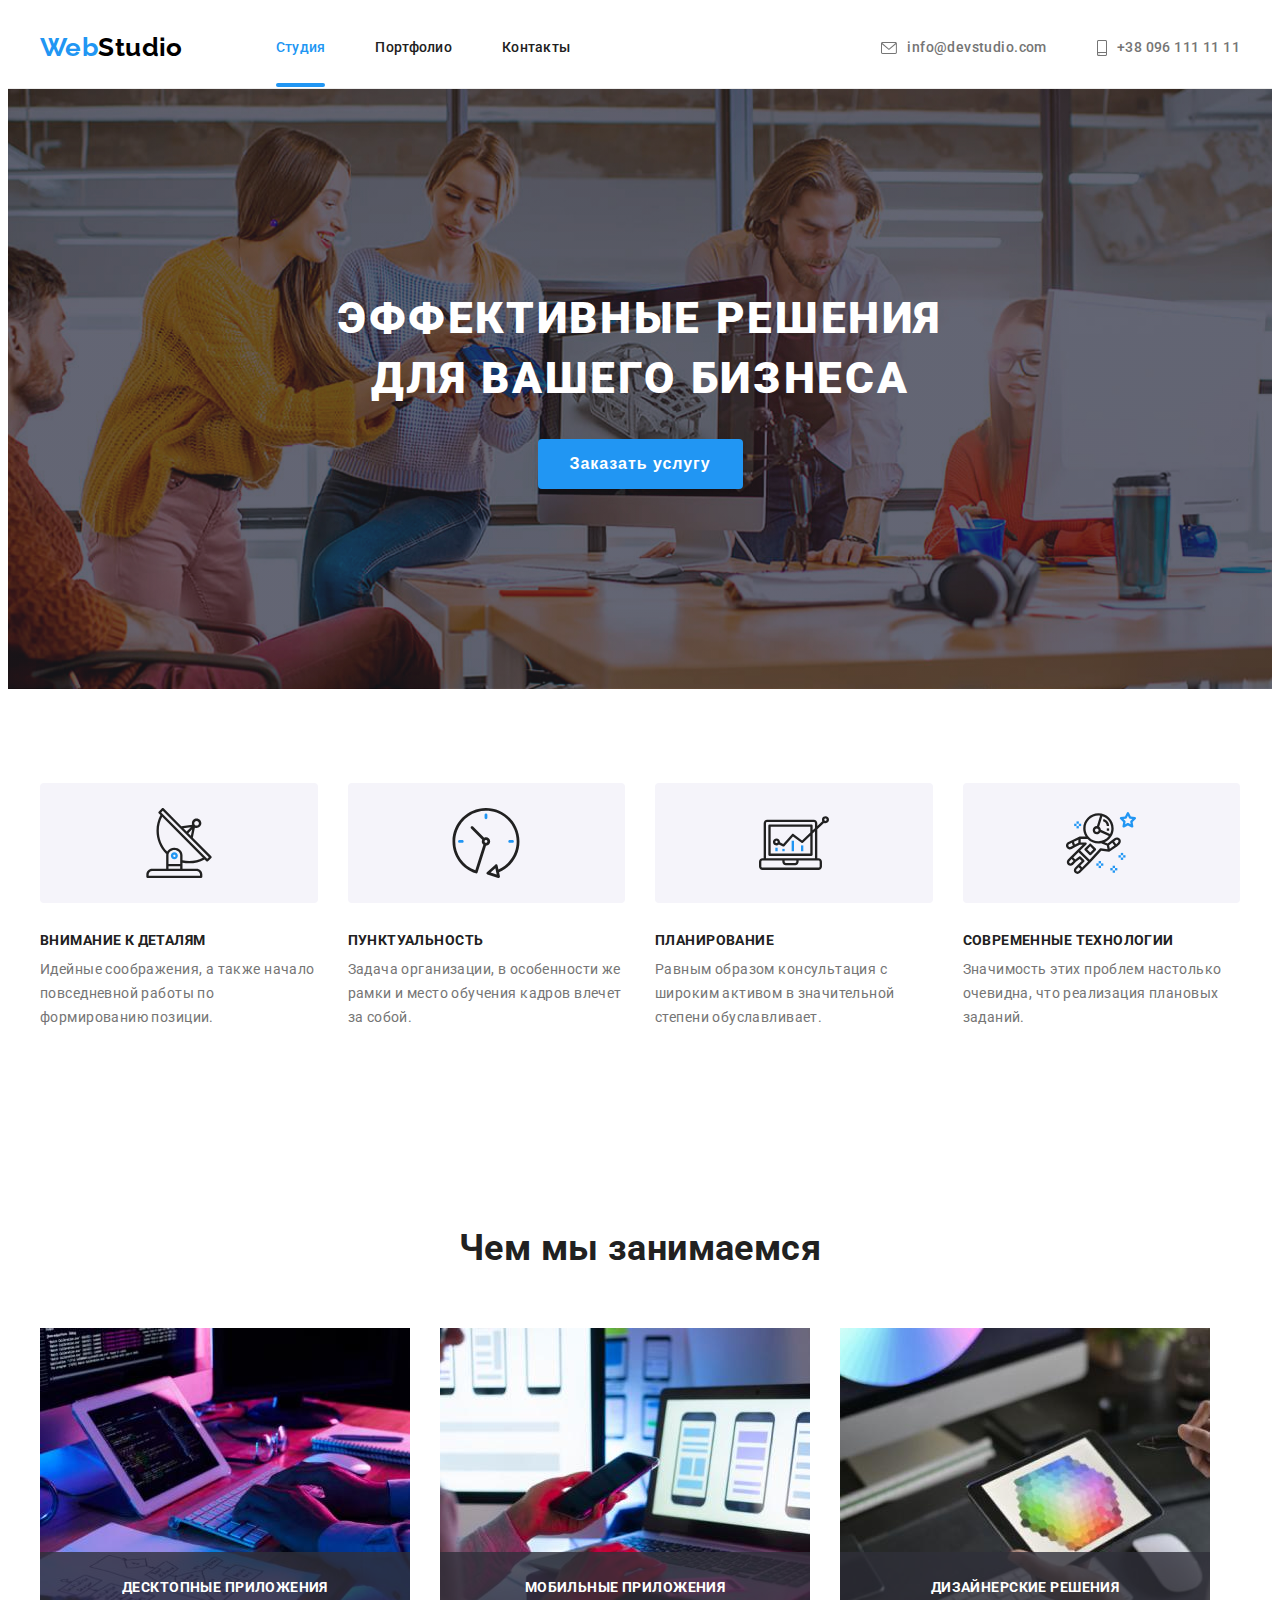
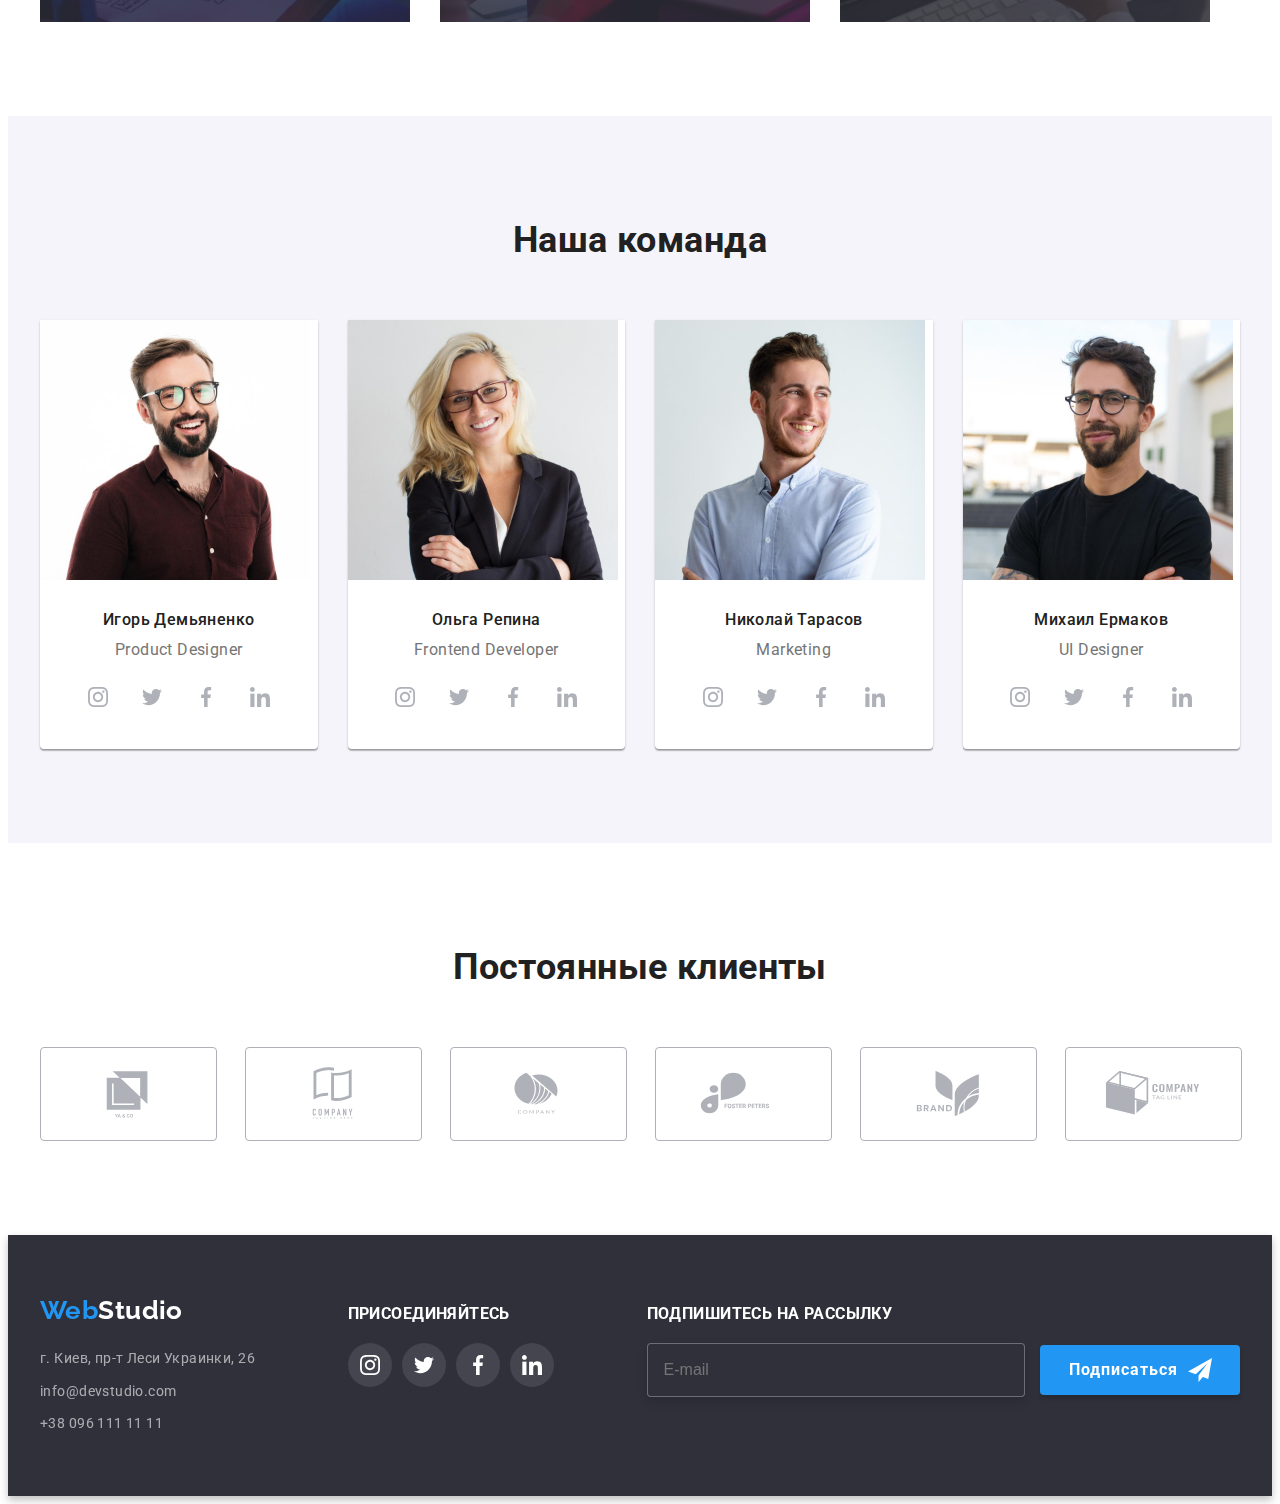
==== index.html @ f18a1df8 "initial commit" ====
<!DOCTYPE html>
<html lang="ru">
  <head>
    <meta charset="UTF-8" />
    <meta http-equiv="X-UA-Compatible" content="IE=edge" />
    <meta name="viewport" content="width=device-width, initial-scale=1.0" />
    <link
      rel="stylesheet"
      href="https://cdnjs.cloudflare.com/ajax/libs/modern-normalize/1.1.0/modern-normalize.min.css"
      integrity="sha512-wpPYUAdjBVSE4KJnH1VR1HeZfpl1ub8YT/NKx4PuQ5NmX2tKuGu6U/JRp5y+Y8XG2tV+wKQpNHVUX03MfMFn9Q=="
      crossorigin="anonymous"
      referrerpolicy="no-referrer"
    />
    <link rel="preconnect" href="https://fonts.googleapis.com" />
    <link rel="preconnect" href="https://fonts.gstatic.com" crossorigin />
    <link
      href="https://fonts.googleapis.com/css2?family=Raleway:wght@700&family=Roboto:wght@400;500;700;900&display=swap"
      rel="stylesheet"
    />
    <link rel="stylesheet" href="./css/main.min.css" />
    <title>WebStudio</title>
  </head>
  <body>
    <!-- header section -->
    <header class="header">
      <!-- navigation section -->
      <div class="container">
        <nav class="site-navigation">
          <a class="logo" href="./index.html">Web<span class="logo__header">Studio</span></a>
          <ul class="site-navigation__list">
            <li class="site-navigation__item">
              <a class="site-navigation__link site-navigation__link--current" href="./index.html"
                >Студия</a
              >
            </li>
            <li class="site-navigation__item">
              <a class="site-navigation__link" href="./portfolio.html">Портфолио</a>
            </li>
            <li class="site-navigation__item">
              <a class="site-navigation__link" href="./contacts.html">Контакты</a>
            </li>
          </ul>
        </nav>
        <!-- contacts section -->
        <ul class="contacts">
          <li class="contacts__item">
            <a class="contacts__link" href="mailto:info@devstudio.com">
              <svg class="contacts__icon" width="16" height="12">
                <use href="./images/icons.svg#icon-envelope"></use>
              </svg>
              info@devstudio.com</a
            >
          </li>
          <li class="contacts__item">
            <a class="contacts__link" href="tel:+380961111111">
              <svg class="contacts__icon" width="10" height="16">
                <use href="./images/icons.svg#icon-phone"></use>
              </svg>
              +38 096 111 11 11
            </a>
          </li>
        </ul>
      </div>
    </header>
    <main>
      <!-- hero section -->
      <section class="hero">
        <div class="container">
          <h1 class="hero__title">Эффективные решения для вашего бизнеса</h1>
          <button class="hero__button" data-modal-open type="button">Заказать услугу</button>
          <div class="backdrop is-hidden" data-modal>
            <div class="modal">
              <button class="modal__close-button" data-modal-close type="button">
                <svg class="modal__close-icon" width="18" height="18">
                  <use href="./images/icons.svg#icon-close"></use>
                </svg>
              </button>
              <form action="#" class="form">
                <p class="form__title">Оставьте свои данные, мы вам перезвоним</p>
                <div class="form__field">
                  <label for="name" class="form__label">Имя</label>
                  <input type="text" class="form__input" name="name" id="name" />
                  <svg class="form__icon" width="18" height="18">
                    <use href="./images/icons.svg#icon-person"></use>
                  </svg>
                </div>
                <div class="form__field">
                  <label for="tel" class="form__label">Телефон</label>
                  <input type="text" class="form__input" name="tel" id="tel" />
                  <svg class="form__icon" width="18" height="18">
                    <use href="./images/icons.svg#icon-phone-black"></use>
                  </svg>
                </div>
                <div class="form__field">
                  <label for="email" class="form__label">Почта</label>
                  <input type="text" class="form__input" name="email" id="email" />
                  <svg class="form__icon" width="18" height="18">
                    <use href="./images/icons.svg#icon-email"></use>
                  </svg>
                </div>
                <div class="comment-field">
                  <label for="comment" class="form__label">Комментарий</label>
                  <textarea
                    class="comment-field__text"
                    name="comment"
                    id="comment"
                    placeholder="Введите текст"
                    cols="30"
                    rows="10"
                  ></textarea>
                </div>
                <div class="checkbox">
                  <label class="checkbox__label">
                    <input
                      type="checkbox"
                      class="checkbox__input .visually-hidden"
                      name="checkbox"
                      id="checkbox"
                    />
                    <svg class="checkbox__icon" width="16" height="15">
                      <use href="./images/icons.svg#icon-checkbox"></use>
                    </svg>
                    <span class="checkbox__text"
                      >Соглашаюсь с рассылкой и принимаю
                      <a class="checkbox__link" href="">Условия договора</a></span
                    >
                  </label>
                </div>
                <button type="submit" class="send-button">Отправить</button>
              </form>
            </div>
          </div>
        </div>
      </section>
      <!-- our advantages -->
      <section class="section">
        <h2 class="visually-hidden">Наши приемущества</h2>
        <div class="container">
          <ul class="advantages">
            <li class="advantages__item">
              <div class="advantages__picture">
                <svg width="70" height="70">
                  <use href="./images/icons.svg#icon-antenna"></use>
                </svg>
              </div>
              <h3 class="advantages__title">Внимание к деталям</h3>
              <p class="advantages__text">
                Идейные соображения, а также начало повседневной работы по формированию позиции.
              </p>
            </li>
            <li class="advantages__item">
              <div class="advantages__picture">
                <svg width="70" height="70">
                  <use href="./images/icons.svg#icon-clock"></use>
                </svg>
              </div>
              <h3 class="advantages__title">Пунктуальность</h3>
              <p class="advantages__text">
                Задача организации, в особенности же рамки и место обучения кадров влечет за собой.
              </p>
            </li>
            <li class="advantages__item">
              <div class="advantages__picture">
                <svg width="70" height="70">
                  <use href="./images/icons.svg#icon-diagram"></use>
                </svg>
              </div>
              <h3 class="advantages__title">Планирование</h3>
              <p class="advantages__text">
                Равным образом консультация с широким активом в значительной степени обуславливает.
              </p>
            </li>
            <li class="advantages__item">
              <div class="advantages__picture">
                <svg width="70" height="70">
                  <use href="./images/icons.svg#icon-astronaut"></use>
                </svg>
              </div>
              <h3 class="advantages__title">Современные технологии</h3>
              <p class="advantages__text">
                Значимость этих проблем настолько очевидна, что реализация плановых заданий.
              </p>
            </li>
          </ul>
        </div>
      </section>
      <!-- what we do section -->
      <section class="section section__what-we-do">
        <div class="container">
          <h2 class="section-title">Чем мы занимаемся</h2>
          <ul class="what-we-do">
            <li class="what-we-do__item">
              <img src="./images/box1.jpg" width="370" height="294" alt="box1" />
              <h3 class="what-we-do__overlay-title">Десктопные приложения</h3>
            </li>
            <li class="what-we-do__item">
              <img src="./images/box2.jpg" width="370" height="294" alt="box2" />
              <h3 class="what-we-do__overlay-title">Мобильные приложения</h3>
            </li>
            <li class="what-we-do__item">
              <img src="./images/box3.jpg" width="370" height="294" alt="box3" />
              <h3 class="what-we-do__overlay-title">Дизайнерские решения</h3>
            </li>
          </ul>
        </div>
      </section>
      <!-- our team section -->
      <section class="section section__teammate">
        <div class="container">
          <h2 class="section-title">Наша команда</h2>
          <ul class="teammate">
            <li class="teammate__item">
              <img src="./images/team-card-1.jpg" width="270" height="260" alt="Игорь Демьяненко" />
              <div class="teammate__thumb">
                <h3 class="teammate__title">Игорь Демьяненко</h3>
                <p class="teammate__text">Product Designer</p>
                <ul class="socials">
                  <li class="socials__item">
                    <a href="https://instagram.com/" target="_blank" class="socials__link">
                      <svg class="socials__icon" width="20" height="20">
                        <use href="./images/icons.svg#icon-instagram"></use>
                      </svg>
                    </a>
                  </li>
                  <li class="socials__item">
                    <a href="https://twitter.com/" target="_blank" class="socials__link">
                      <svg class="socials__icon" width="20" height="20">
                        <use href="./images/icons.svg#icon-twitter"></use>
                      </svg>
                    </a>
                  </li>
                  <li class="socials__item">
                    <a href="https://facebook.com/" target="_blank" class="socials__link">
                      <svg class="socials__icon" width="20" height="20">
                        <use href="./images/icons.svg#icon-facebook"></use>
                      </svg>
                    </a>
                  </li>
                  <li class="socials__item">
                    <a href="https://linkedin.com/" target="_blank" class="socials__link">
                      <svg class="socials__icon" width="20" height="20">
                        <use href="./images/icons.svg#icon-linkedin"></use>
                      </svg>
                    </a>
                  </li>
                </ul>
              </div>
            </li>
            <li class="teammate__item">
              <img src="./images/team-card-2.jpg" width="270" height="260" alt="Ольга Репина" />
              <div class="teammate__thumb">
                <h3 class="teammate__title">Ольга Репина</h3>
                <p class="teammate__text">Frontend Developer</p>
                <ul class="socials">
                  <li class="socials__item">
                    <a href="https://instagram.com/" target="_blank" class="socials__link">
                      <svg class="socials__icon" width="20" height="20">
                        <use href="./images/icons.svg#icon-instagram"></use>
                      </svg>
                    </a>
                  </li>
                  <li class="socials__item">
                    <a href="https://twitter.com/" target="_blank" class="socials__link">
                      <svg class="socials__icon" width="20" height="20">
                        <use href="./images/icons.svg#icon-twitter"></use>
                      </svg>
                    </a>
                  </li>
                  <li class="socials__item">
                    <a href="https://facebook.com/" target="_blank" class="socials__link">
                      <svg class="socials__icon" width="20" height="20">
                        <use href="./images/icons.svg#icon-facebook"></use>
                      </svg>
                    </a>
                  </li>
                  <li class="socials__item">
                    <a href="https://linkedin.com/" target="_blank" class="socials__link">
                      <svg class="socials__icon" width="20" height="20">
                        <use href="./images/icons.svg#icon-linkedin"></use>
                      </svg>
                    </a>
                  </li>
                </ul>
              </div>
            </li>
            <li class="teammate__item">
              <img src="./images/team-card-3.jpg" width="270" height="260" alt="Николай Тарасов" />
              <div class="teammate__thumb">
                <h3 class="teammate__title">Николай Тарасов</h3>
                <p class="teammate__text">Marketing</p>
                <ul class="socials">
                  <li class="socials__item">
                    <a href="https://instagram.com/" target="_blank" class="socials__link">
                      <svg class="socials__icon" width="20" height="20">
                        <use href="./images/icons.svg#icon-instagram"></use>
                      </svg>
                    </a>
                  </li>
                  <li class="socials__item">
                    <a href="https://twitter.com/" target="_blank" class="socials__link">
                      <svg class="socials__icon" width="20" height="20">
                        <use href="./images/icons.svg#icon-twitter"></use>
                      </svg>
                    </a>
                  </li>
                  <li class="socials__item">
                    <a href="https://facebook.com/" target="_blank" class="socials__link">
                      <svg class="socials__icon" width="20" height="20">
                        <use href="./images/icons.svg#icon-facebook"></use>
                      </svg>
                    </a>
                  </li>
                  <li class="socials__item">
                    <a href="https://linkedin.com/" target="_blank" class="socials__link">
                      <svg class="socials__icon" width="20" height="20">
                        <use href="./images/icons.svg#icon-linkedin"></use>
                      </svg>
                    </a>
                  </li>
                </ul>
              </div>
            </li>
            <li class="teammate__item">
              <img src="./images/team-card-4.jpg" width="270" height="260" alt="Михаил Ермаков" />
              <div class="teammate__thumb">
                <h3 class="teammate__title">Михаил Ермаков</h3>
                <p class="teammate__text">UI Designer</p>
                <ul class="socials">
                  <li class="socials__item">
                    <a href="https://instagram.com/" target="_blank" class="socials__link">
                      <svg class="socials__icon" width="20" height="20">
                        <use href="./images/icons.svg#icon-instagram"></use>
                      </svg>
                    </a>
                  </li>
                  <li class="socials__item">
                    <a href="https://twitter.com/" target="_blank" class="socials__link">
                      <svg class="socials__icon" width="20" height="20">
                        <use href="./images/icons.svg#icon-twitter"></use>
                      </svg>
                    </a>
                  </li>
                  <li class="socials__item">
                    <a href="https://facebook.com/" target="_blank" class="socials__link">
                      <svg class="socials__icon" width="20" height="20">
                        <use href="./images/icons.svg#icon-facebook"></use>
                      </svg>
                    </a>
                  </li>
                  <li class="socials__item">
                    <a href="https://linkedin.com/" target="_blank" class="socials__link">
                      <svg class="socials__icon" width="20" height="20">
                        <use href="./images/icons.svg#icon-linkedin"></use>
                      </svg>
                    </a>
                  </li>
                </ul>
              </div>
            </li>
          </ul>
        </div>
      </section>
      <section class="section">
        <div class="container">
          <h2 class="section-title">Постоянные клиенты</h2>
          <ul class="clients">
            <li class="clients__item">
              <a href="" class="clients__link">
                <svg class="clients__icon" width="106" height="60">
                  <use href="./images/icons.svg#icon-client-1"></use>
                </svg>
              </a>
            </li>
            <li class="clients__item">
              <a href="" class="clients__link">
                <svg class="clients__icon" width="106" height="60">
                  <use href="./images/icons.svg#icon-client-2"></use>
                </svg>
              </a>
            </li>
            <li class="clients__item">
              <a href="" class="clients__link">
                <svg class="clients__icon" width="106" height="60">
                  <use href="./images/icons.svg#icon-client-3"></use>
                </svg>
              </a>
            </li>
            <li class="clients__item">
              <a href="" class="clients__link">
                <svg class="clients__icon" width="106" height="60">
                  <use href="./images/icons.svg#icon-client-4"></use>
                </svg>
              </a>
            </li>
            <li class="clients__item">
              <a href="" class="clients__link">
                <svg class="clients__icon" width="106" height="60">
                  <use href="./images/icons.svg#icon-client-5"></use>
                </svg>
              </a>
            </li>
            <li class="clients__item">
              <a href="" class="clients__link">
                <svg class="clients__icon" width="106" height="60">
                  <use href="./images/icons.svg#icon-client-6"></use>
                </svg>
              </a>
            </li>
          </ul>
        </div>
      </section>
    </main>
    <!-- footer section -->
    <footer class="footer">
      <div class="container">
        <div class="footer__address">
          <a class="logo" href="/">Web<span class="logo__footer">Studio</span></a>
          <address class="address">
            <ul class="address__list">
              <li class="address__item">
                <a class="address__link" href="/">г. Киев, пр-т Леси Украинки, 26</a>
              </li>
              <li class="address__item">
                <a class="address__link" href="mailto:info@devstudio.com">info@devstudio.com</a>
              </li>
              <li class="address__item">
                <a class="address__link" href="tel:+380961111111">+38 096 111 11 11</a>
              </li>
            </ul>
          </address>
        </div>
        <div class="footer-socials">
          <h3 class="footer-socials__title">Присоединяйтесь</h3>
          <ul class="socials">
            <li class="socials__item">
              <a
                href="https://instagram.com/"
                target="_blank"
                class="socials__link socials__link--footer"
              >
                <svg class="socials__icon" width="20" height="20">
                  <use href="./images/icons.svg#icon-instagram"></use>
                </svg>
              </a>
            </li>
            <li class="socials__item">
              <a
                href="https://twitter.com/"
                target="_blank"
                class="socials__link socials__link--footer"
              >
                <svg class="socials__icon" width="20" height="20">
                  <use href="./images/icons.svg#icon-twitter"></use>
                </svg>
              </a>
            </li>
            <li class="socials__item">
              <a
                href="https://facebook.com/"
                target="_blank"
                class="socials__link socials__link--footer"
              >
                <svg class="socials__icon" width="20" height="20">
                  <use href="./images/icons.svg#icon-facebook"></use>
                </svg>
              </a>
            </li>
            <li class="socials__item">
              <a
                href="https://linkedin.com/"
                target="_blank"
                class="socials__link socials__link--footer"
              >
                <svg class="socials__icon" width="20" height="20">
                  <use href="./images/icons.svg#icon-linkedin"></use>
                </svg>
              </a>
            </li>
          </ul>
        </div>
        <div class="subscribe">
          <h3 class="subscribe__title">подпишитесь на рассылку</h3>
          <form autocomplete="off" class="subscribe__form">
            <input
              type="email"
              class="subscribe__input"
              name="mail"
              id="mail"
              placeholder="E-mail"
            />
            <button type="submit" class="subscribe__button">
              Подписаться
              <svg class="subscribe__icon" width="24" height="24">
                <use href="./images/icons.svg#icon-send"></use>
              </svg>
            </button>
          </form>
        </div>
      </div>
    </footer>
    <script src="./js/modal.js"></script>
  </body>
</html>
---- css/main.min.css ----
.visually-hidden{position:absolute;width:1px;height:1px;margin:-1px;border:0;padding:0;white-space:nowrap;-webkit-clip-path:inset(100%);clip-path:inset(100%);clip:rect(0 0 0 0);overflow:hidden}.hero__button,.send-button,.filter__button,.subscribe__button{cursor:pointer;border:none;border-radius:4px;font-weight:700;font-size:16px;line-height:1.87;letter-spacing:0.06em;color:#fff;background-color:#2196f3}.clients{margin:-15px;display:-webkit-box;display:-ms-flexbox;display:flex;-ms-flex-wrap:wrap;flex-wrap:wrap}body{background-color:#fff;font-family:"Roboto",sans-serif;letter-spacing:0.03em;font-size:14px;line-height:1.71;color:#757575}h1,h2,h3,h4,h5,h6,p{margin:0}ul{margin:0;padding:0;list-style:none}img{display:block;max-width:100%;height:auto}a{text-decoration:none}button{cursor:pointer;border:none}.container{margin:0 auto;padding:0 15px}@media screen and (min-width: 480px){.container{width:480px}}@media screen and (min-width: 768px){.container{width:768px}}@media screen and (min-width: 1200px){.container{width:1200px}}.logo{padding-top:24px;padding-bottom:25px;font-family:"Raleway",sans-serif;font-weight:700;font-size:26px;line-height:1.19;color:#2196f3}.logo__header{color:#000}.logo__footer{color:#fff}.footer .logo{padding:0}.site-navigation{display:-webkit-box;display:-ms-flexbox;display:flex;-webkit-box-align:center;-ms-flex-align:center;align-items:center;-webkit-box-pack:center;-ms-flex-pack:center;justify-content:center}.site-navigation__list{display:-webkit-box;display:-ms-flexbox;display:flex;margin-left:93px}.site-navigation__item:not(:last-child){margin-right:50px}.site-navigation__link{position:relative;padding-top:32px;padding-bottom:32px;font-weight:500;line-height:1.14;letter-spacing:0.02em;color:#212121;-webkit-transition:color 250ms cubic-bezier(0.4, 0, 0.2, 1);transition:color 250ms cubic-bezier(0.4, 0, 0.2, 1)}.site-navigation__link::before{content:'';position:absolute;bottom:0;display:block;width:100%;height:4px;border-radius:2px;background-color:#2196f3;opacity:0;-webkit-transform:scaleX(0);transform:scaleX(0);-webkit-transition:opacity 250ms cubic-bezier(0.4, 0, 0.2, 1),-webkit-transform 250ms cubic-bezier(0.4, 0, 0.2, 1);transition:opacity 250ms cubic-bezier(0.4, 0, 0.2, 1),-webkit-transform 250ms cubic-bezier(0.4, 0, 0.2, 1);transition:transform 250ms cubic-bezier(0.4, 0, 0.2, 1),opacity 250ms cubic-bezier(0.4, 0, 0.2, 1);transition:transform 250ms cubic-bezier(0.4, 0, 0.2, 1),opacity 250ms cubic-bezier(0.4, 0, 0.2, 1),-webkit-transform 250ms cubic-bezier(0.4, 0, 0.2, 1)}.site-navigation__link:hover,.site-navigation__link:focus{color:#2196f3}.site-navigation__link:hover::before,.site-navigation__link:focus::before{opacity:1;-webkit-transform:scaleX(1);transform:scaleX(1)}.site-navigation__link--current{color:#2196f3}.site-navigation__link--current::after{content:'';position:absolute;display:block;width:100%;height:4px;bottom:0;border-radius:2px;background:#2196f3}.contacts{display:-webkit-box;display:-ms-flexbox;display:flex;margin-left:auto}.contacts__item{display:-webkit-box;display:-ms-flexbox;display:flex}.contacts__item:not(:last-child){margin-right:50px}.contacts__link{display:-webkit-box;display:-ms-flexbox;display:flex;-webkit-box-align:center;-ms-flex-align:center;align-items:center;-webkit-box-pack:center;-ms-flex-pack:center;justify-content:center;font-weight:500;color:inherit;-webkit-transition:color 250ms cubic-bezier(0.4, 0, 0.2, 1),fill 250ms cubic-bezier(0.4, 0, 0.2, 1);transition:color 250ms cubic-bezier(0.4, 0, 0.2, 1),fill 250ms cubic-bezier(0.4, 0, 0.2, 1)}.contacts__link:hover,.contacts__link:focus{color:#2196f3;fill:currentColor}.contacts__icon{margin-right:10px;fill:currentColor}.section{padding-top:60px;padding-bottom:60px}@media screen and (min-width: 1200px){.section{padding-top:94px;padding-bottom:94px}}.section-title{font-weight:700;font-size:36px;line-height:1.67;text-align:center;margin-bottom:30px;color:#212121}@media screen and (min-width: 1200px){.section-title{margin-bottom:50px}}.hero__button{padding:10px 32px;-webkit-box-shadow:0px 4px 4px rgba(0,0,0,0.15);box-shadow:0px 4px 4px rgba(0,0,0,0.15);-webkit-transition:background-color 250ms cubic-bezier(0.4, 0, 0.2, 1);transition:background-color 250ms cubic-bezier(0.4, 0, 0.2, 1)}.hero__button:hover,.hero__button:focus{background-color:#188ce8;-webkit-box-shadow:0px 4px 4px rgba(0,0,0,0.15);box-shadow:0px 4px 4px rgba(0,0,0,0.15)}.send-button{padding:10px 55px;-webkit-box-shadow:0px 4px 4px rgba(0,0,0,0.15);box-shadow:0px 4px 4px rgba(0,0,0,0.15);-webkit-transition:background-color 250ms cubic-bezier(0.4, 0, 0.2, 1);transition:background-color 250ms cubic-bezier(0.4, 0, 0.2, 1)}.send-button:hover,.send-button:focus{background-color:#188ce8}.filter__button{padding:6px 22px;font-weight:500;line-height:1.62;color:#212121;background-color:#f5f4fa;-webkit-transition:color 250ms cubic-bezier(0.4, 0, 0.2, 1),background-color 250ms cubic-bezier(0.4, 0, 0.2, 1),-webkit-box-shadow 250ms cubic-bezier(0.4, 0, 0.2, 1);transition:color 250ms cubic-bezier(0.4, 0, 0.2, 1),background-color 250ms cubic-bezier(0.4, 0, 0.2, 1),-webkit-box-shadow 250ms cubic-bezier(0.4, 0, 0.2, 1);transition:color 250ms cubic-bezier(0.4, 0, 0.2, 1),background-color 250ms cubic-bezier(0.4, 0, 0.2, 1),box-shadow 250ms cubic-bezier(0.4, 0, 0.2, 1);transition:color 250ms cubic-bezier(0.4, 0, 0.2, 1),background-color 250ms cubic-bezier(0.4, 0, 0.2, 1),box-shadow 250ms cubic-bezier(0.4, 0, 0.2, 1),-webkit-box-shadow 250ms cubic-bezier(0.4, 0, 0.2, 1)}.filter__button:hover,.filter__button:focus{color:#fff;background-color:#2196f3;-webkit-box-shadow:0px 3px 1px rgba(0,0,0,0.1),0px 1px 2px rgba(0,0,0,0.08),0px 2px 2px rgba(0,0,0,0.12);box-shadow:0px 3px 1px rgba(0,0,0,0.1),0px 1px 2px rgba(0,0,0,0.08),0px 2px 2px rgba(0,0,0,0.12)}.subscribe__button{display:-webkit-inline-box;display:-ms-inline-flexbox;display:inline-flex;margin-left:12px;padding:10px 28px 10px 29px;-webkit-box-shadow:0px 4px 4px rgba(0,0,0,0.15);box-shadow:0px 4px 4px rgba(0,0,0,0.15);line-height:1.88;-webkit-transition:background-color 250ms cubic-bezier(0.4, 0, 0.2, 1);transition:background-color 250ms cubic-bezier(0.4, 0, 0.2, 1)}.subscribe__button:hover,.subscribe__button:focus{color:#fff;background-color:#188ce8;-webkit-box-shadow:0px 3px 1px rgba(0,0,0,0.1),0px 1px 2px rgba(0,0,0,0.08),0px 2px 2px rgba(0,0,0,0.12);box-shadow:0px 3px 1px rgba(0,0,0,0.1),0px 1px 2px rgba(0,0,0,0.08),0px 2px 2px rgba(0,0,0,0.12)}.backdrop{position:fixed;z-index:1;top:0;left:0;right:0;bottom:0;background-color:rgba(0,0,0,0.2);opacity:1;-webkit-transition:opacity 250ms cubic-bezier(0.4, 0, 0.2, 1);transition:opacity 250ms cubic-bezier(0.4, 0, 0.2, 1)}.backdrop.is-hidden{opacity:0;pointer-events:none}.backdrop.is-hidden .modal{-webkit-transform:translate(-50%, -50%) scale(1);transform:translate(-50%, -50%) scale(1)}.modal{position:absolute;top:50%;left:50%;width:528px;height:581px;background-color:#fff;-webkit-box-shadow:0px 1px 3px rgba(0,0,0,0.12),0px 1px 1px rgba(0,0,0,0.14),0px 2px 1px rgba(0,0,0,0.2);box-shadow:0px 1px 3px rgba(0,0,0,0.12),0px 1px 1px rgba(0,0,0,0.14),0px 2px 1px rgba(0,0,0,0.2);border-radius:4px;-webkit-transform:translate(-50%, -50%) scale(1);transform:translate(-50%, -50%) scale(1);-webkit-transition:-webkit-transform 250ms cubic-bezier(0.4, 0, 0.2, 1);transition:-webkit-transform 250ms cubic-bezier(0.4, 0, 0.2, 1);transition:transform 250ms cubic-bezier(0.4, 0, 0.2, 1);transition:transform 250ms cubic-bezier(0.4, 0, 0.2, 1), -webkit-transform 250ms cubic-bezier(0.4, 0, 0.2, 1)}.modal__close-button{display:-webkit-box;display:-ms-flexbox;display:flex;-webkit-box-align:center;-ms-flex-align:center;align-items:center;-webkit-box-pack:center;-ms-flex-pack:center;justify-content:center;position:absolute;margin:0;top:8px;right:8px;width:30px;height:30px;border-radius:50%;outline:none;cursor:pointer;border:1px solid rgba(0,0,0,0.1);background-color:#fff;fill:#212121;-webkit-transition:fill 250ms cubic-bezier(0.4, 0, 0.2, 1);transition:fill 250ms cubic-bezier(0.4, 0, 0.2, 1)}.modal__close-button:hover .modal__close-icon,.modal__close-button:focus .modal__close-icon{fill:#2196f3}.form{padding:40px;background:#fff;-webkit-box-shadow:0px 1px 3px rgba(0,0,0,0.12),0px 1px 1px rgba(0,0,0,0.14),0px 2px 1px rgba(0,0,0,0.2);box-shadow:0px 1px 3px rgba(0,0,0,0.12),0px 1px 1px rgba(0,0,0,0.14),0px 2px 1px rgba(0,0,0,0.2);border-radius:4px}.form__title{margin-bottom:12px;font-weight:700;font-size:20px;line-height:1.15;color:#212121}.form__field{text-align:start;position:relative;-webkit-box-orient:vertical;-webkit-box-direction:normal;-ms-flex-direction:column;flex-direction:column;margin-bottom:10px}.form__label{margin-bottom:4px;font-size:12px;line-height:1.17;letter-spacing:0.01em;color:var(--secondary-text-color)}.form__input{display:block;width:100%;height:40px;border:1px solid rgba(33,33,33,0.2);border-radius:4px;padding-left:42px;cursor:pointer;-webkit-transition:border 250ms cubic-bezier(0.4, 0, 0.2, 1);transition:border 250ms cubic-bezier(0.4, 0, 0.2, 1)}.form__input:focus{border:1px solid #2196f3;outline:none}.form__input:focus+.form__icon{fill:#2196f3}.form__icon{position:absolute;top:50%;left:12px;fill:#212121;-webkit-transition:fill 250ms cubic-bezier(0.4, 0, 0.2, 1);transition:fill 250ms cubic-bezier(0.4, 0, 0.2, 1)}.comment-field{display:block;margin-bottom:20px;text-align:start}.comment-field__text{padding:12px 16px;resize:none;width:100%;height:120px;border:1px solid rgba(33,33,33,0.2);border-radius:4px}.comment-field__text:focus{border:1px solid #2196f3;outline:none}.checkbox{margin-bottom:30px}.checkbox__label{display:-webkit-box;display:-ms-flexbox;display:flex;-webkit-box-align:center;-ms-flex-align:center;align-items:center;-webkit-box-pack:center;-ms-flex-pack:center;justify-content:center}.checkbox__input{appearance:none;-moz-appearance:none;-webkit-appearance:none}.checkbox__icon{cursor:pointer;margin-right:8px;border:2px solid #212121;border-radius:2px;-webkit-transition:border 250ms cubic-bezier(0.4, 0, 0.2, 1),background-color 250ms cubic-bezier(0.4, 0, 0.2, 1);transition:border 250ms cubic-bezier(0.4, 0, 0.2, 1),background-color 250ms cubic-bezier(0.4, 0, 0.2, 1)}.checkbox__input:checked+.checkbox__icon{background-color:#2196f3;border:2px solid #2196f3;border-radius:2px}.checkbox__input:focus-visible+.checkbox__icon{border-color:#2196f3}.checkbox__text{display:inline-block}.checkbox__link{font-size:14px;line-height:1.71;text-decoration:underline;color:#2196f3}.socials{display:-webkit-box;display:-ms-flexbox;display:flex;-webkit-box-align:center;-ms-flex-align:center;align-items:center;-webkit-box-pack:center;-ms-flex-pack:center;justify-content:center;margin-top:16px}.socials__item{fill:currentColor}.socials__item:not(:last-child){margin-right:10px}.socials__link{display:-webkit-box;display:-ms-flexbox;display:flex;-webkit-box-align:center;-ms-flex-align:center;align-items:center;-webkit-box-pack:center;-ms-flex-pack:center;justify-content:center;width:44px;height:44px;border-radius:50%;fill:#afb1b8;background-color:transparent;-webkit-transition:fill 250ms cubic-bezier(0.4, 0, 0.2, 1),background-color 250ms cubic-bezier(0.4, 0, 0.2, 1);transition:fill 250ms cubic-bezier(0.4, 0, 0.2, 1),background-color 250ms cubic-bezier(0.4, 0, 0.2, 1)}.socials__link--footer{fill:#fff;background-color:rgba(255,255,255,0.1)}.socials__link:hover,.socials__link:focus{fill:#fff;background-color:#2196f3}.address{margin-top:20px;font-style:normal}.address .address__item:not(:last-child){margin-bottom:9px}.address .address__link{color:rgba(255,255,255,0.6);-webkit-transition:color 250ms cubic-bezier(0.4, 0, 0.2, 1);transition:color 250ms cubic-bezier(0.4, 0, 0.2, 1)}.address .address__link:hover,.address .address__link:focus{color:#fff}.footer-socials{margin-left:70px}.footer-socials .footer-socials__title{margin-bottom:20px;font-weight:700;line-height:1.14;text-transform:uppercase;color:#fff}.subscribe{margin-left:93px}.subscribe .subscribe__title{margin-bottom:20px;font-weight:700;line-height:1.14;text-transform:uppercase;color:#fff}.subscribe .subscribe__input{padding-left:16px;width:358px;height:50px;border:1px solid rgba(255,255,255,0.3);background-color:#2f303a;-webkit-filter:drop-shadow(0px 4px 4px rgba(0,0,0,0.15));filter:drop-shadow(0px 4px 4px rgba(0,0,0,0.15));border-radius:4px;-webkit-transition:border 250ms cubic-bezier(0.4, 0, 0.2, 1);transition:border 250ms cubic-bezier(0.4, 0, 0.2, 1);font-size:16px;line-height:1.25;color:rgba(255,255,255,0.6)}.subscribe .subscribe__input:focus{border:1px solid #2196f3;outline:none}.subscribe .subscribe__button{display:-webkit-inline-box;display:-ms-inline-flexbox;display:inline-flex;-webkit-box-align:center;-ms-flex-align:center;align-items:center;-webkit-box-pack:center;-ms-flex-pack:center;justify-content:center;margin-left:12px;padding:10px 28px 10px 29px;min-width:200px;background-color:#2196f3;border-style:none;border-radius:4px;-webkit-box-shadow:0px 4px 4px rgba(0,0,0,0.15);box-shadow:0px 4px 4px rgba(0,0,0,0.15);font-family:"Roboto",sans-serif;color:#fff;font-weight:700;font-size:16px;line-height:1.88;letter-spacing:0.06em;-webkit-transition:background-color 250ms cubic-bezier(0.4, 0, 0.2, 1);transition:background-color 250ms cubic-bezier(0.4, 0, 0.2, 1)}.subscribe .subscribe__button:hover,.subscribe .subscribe__button:focus{cursor:pointer;color:#fff;background-color:#188ce8;-webkit-box-shadow:0px 3px 1px rgba(0,0,0,0.1),0px 1px 2px rgba(0,0,0,0.08),0px 2px 2px rgba(0,0,0,0.12);box-shadow:0px 3px 1px rgba(0,0,0,0.1),0px 1px 2px rgba(0,0,0,0.08),0px 2px 2px rgba(0,0,0,0.12)}.subscribe .subscribe__icon{margin-left:10px}.header{border-bottom:1px solid #ececec}.header .container{display:-webkit-box;display:-ms-flexbox;display:flex;-webkit-box-align:center;-ms-flex-align:center;align-items:center;-webkit-box-pack:center;-ms-flex-pack:center;justify-content:center}.hero{max-width:1600px;margin:0 auto;padding-top:200px;padding-bottom:200px;text-align:center;-webkit-box-align:center;-ms-flex-align:center;align-items:center;background-image:-webkit-gradient(linear, left top, right top, from(rgba(47,48,58,0.4)), to(rgba(47,48,58,0.4))),url(../images/hero-background.jpg);background-image:linear-gradient(to right, rgba(47,48,58,0.4), rgba(47,48,58,0.4)),url(../images/hero-background.jpg);background-repeat:no-repeat;background-position:center;background-size:cover;background-color:var(--primary-background-color)}.hero__title{margin:0 auto 30px;width:696px;font-weight:900;font-size:44px;line-height:1.36;word-wrap:break-word;letter-spacing:0.06em;text-transform:uppercase;color:#fff}@media screen and (min-width: 768px){.advantages{margin:-15px;display:-webkit-box;display:-ms-flexbox;display:flex;-ms-flex-wrap:wrap;flex-wrap:wrap}}@media screen and (max-width: 767px){.advantages__item:not(:last-child){margin-bottom:30px}}@media screen and (min-width: 768px){.advantages__item{margin:15px;-ms-flex-preferred-size:calc((100% - 8 * 15px) / 2);flex-basis:calc((100% - 8 * 15px) / 2)}}@media screen and (min-width: 1200px){.advantages__item{-ms-flex-preferred-size:calc((100% - 8 * 15px) / 4);flex-basis:calc((100% - 8 * 15px) / 4)}}.advantages__title{font-weight:700;font-size:14px;line-height:1.14;text-transform:uppercase;color:#212121;margin-bottom:10px}.advantages__picture{display:-webkit-box;display:-ms-flexbox;display:flex;-webkit-box-align:center;-ms-flex-align:center;align-items:center;-webkit-box-pack:center;-ms-flex-pack:center;justify-content:center;width:100%;height:120px;margin-bottom:30px;background-color:#f5f4fa;border-radius:4px}.advantages__text{word-wrap:break-word}@media screen and (max-width: 1199px){.section__what-we-do{display:none;padding-top:0}}@media screen and (min-width: 1200px){.section__what-we-do .what-we-do{display:-webkit-box;display:-ms-flexbox;display:flex}.section__what-we-do .what-we-do__item{position:relative}.section__what-we-do .what-we-do__item:not(:last-child){margin-right:30px}.section__what-we-do .what-we-do__overlay-title{position:absolute;display:-webkit-box;display:-ms-flexbox;display:flex;-webkit-box-align:center;-ms-flex-align:center;align-items:center;-webkit-box-pack:center;-ms-flex-pack:center;justify-content:center;bottom:0;width:100%;height:70px;font-weight:700;font-size:14px;line-height:1.16;letter-spacing:0.03em;text-transform:uppercase;color:#fff;background-color:rgba(47,48,58,0.8)}}.section__teammate{background-color:#f5f4fa}@media screen and (min-width: 768px){.teammate{margin:-15px;display:-webkit-box;display:-ms-flexbox;display:flex;-ms-flex-wrap:wrap;flex-wrap:wrap}}.teammate__item{background-color:#fff;-webkit-box-shadow:0px 1px 3px rgba(0,0,0,0.12),0px 1px 1px rgba(0,0,0,0.14),0px 2px 1px rgba(0,0,0,0.2);box-shadow:0px 1px 3px rgba(0,0,0,0.12),0px 1px 1px rgba(0,0,0,0.14),0px 2px 1px rgba(0,0,0,0.2);border-radius:0px 0px 4px 4px}@media screen and (max-width: 767px){.teammate__item:not(:last-child){margin-bottom:30px}}@media screen and (min-width: 768px){.teammate__item{margin:15px;-ms-flex-preferred-size:calc((100% - 8 * 15px) / 2);flex-basis:calc((100% - 8 * 15px) / 2)}}@media screen and (min-width: 1200px){.teammate__item{-ms-flex-preferred-size:calc((100% - 8 * 15px) / 4);flex-basis:calc((100% - 8 * 15px) / 4)}}.teammate__thumb{padding:30px 0}.teammate__title{font-weight:500;font-size:16px;text-align:center;line-height:1.19;color:#212121}.teammate__text{font-size:16px;line-height:1.19;text-align:center;margin-top:10px}.clients__item{margin:15px}@media screen and (max-width: 767px){.clients__item{-ms-flex-preferred-size:calc((100% - 4 * 15px) / 2);flex-basis:calc((100% - 4 * 15px) / 2)}}@media screen and (min-width: 768px){.clients__item{-ms-flex-preferred-size:calc((100% - 6 * 15px) / 3);flex-basis:calc((100% - 6 * 15px) / 3)}}@media screen and (min-width: 1200px){.clients__item{-ms-flex-preferred-size:calc((100% - 12 * 15px) / 6);flex-basis:calc((100% - 12 * 15px) / 6)}}.clients__link{display:-webkit-box;display:-ms-flexbox;display:flex;-webkit-box-align:center;-ms-flex-align:center;align-items:center;-webkit-box-pack:center;-ms-flex-pack:center;justify-content:center;width:100%;height:92px;border-radius:4px;fill:#afb1b8;border:1px solid #afb1b8;-webkit-transition:fill 250ms cubic-bezier(0.4, 0, 0.2, 1),border 250ms cubic-bezier(0.4, 0, 0.2, 1);transition:fill 250ms cubic-bezier(0.4, 0, 0.2, 1),border 250ms cubic-bezier(0.4, 0, 0.2, 1)}.clients__link:hover,.clients__link:focus{fill:#2196f3;border:1px solid #2196f3}.filter{display:-webkit-box;display:-ms-flexbox;display:flex;-webkit-box-align:center;-ms-flex-align:center;align-items:center;-webkit-box-pack:center;-ms-flex-pack:center;justify-content:center;padding-bottom:50px}.filter .fiter__item:not(:last-child){margin-right:8px}.portfolio{display:-webkit-box;display:-ms-flexbox;display:flex;-ms-flex-wrap:wrap;flex-wrap:wrap;margin:-15px}.portfolio__item{margin:15px}.portfolio__link{display:block;-webkit-transition:-webkit-box-shadow 250ms cubic-bezier(0.4, 0, 0.2, 1);transition:-webkit-box-shadow 250ms cubic-bezier(0.4, 0, 0.2, 1);transition:box-shadow 250ms cubic-bezier(0.4, 0, 0.2, 1);transition:box-shadow 250ms cubic-bezier(0.4, 0, 0.2, 1), -webkit-box-shadow 250ms cubic-bezier(0.4, 0, 0.2, 1)}.portfolio__link:hover,.portfolio__link:focus{-webkit-box-shadow:0px 1px 1px rgba(0,0,0,0.12),0px 4px 4px rgba(0,0,0,0.06),1px 4px 6px rgba(0,0,0,0.16);box-shadow:0px 1px 1px rgba(0,0,0,0.12),0px 4px 4px rgba(0,0,0,0.06),1px 4px 6px rgba(0,0,0,0.16)}.portfolio__link:hover .portfolio__overlay-text,.portfolio__link:focus .portfolio__overlay-text{-webkit-transform:translateY(0);transform:translateY(0);opacity:1}.portfolio__overlay{position:relative;overflow:hidden}.portfolio__overlay-text{position:absolute;top:0;left:0;width:100%;height:100%;padding:63px 24px;font-size:18px;line-height:1.56;color:#fff;background-color:rgba(33,150,243,0.9);-webkit-transform:translateY(100%);transform:translateY(100%);opacity:0;-webkit-transition:opacity 250ms cubic-bezier(0.4, 0, 0.2, 1),-webkit-transform 250ms cubic-bezier(0.4, 0, 0.2, 1);transition:opacity 250ms cubic-bezier(0.4, 0, 0.2, 1),-webkit-transform 250ms cubic-bezier(0.4, 0, 0.2, 1);transition:transform 250ms cubic-bezier(0.4, 0, 0.2, 1),opacity 250ms cubic-bezier(0.4, 0, 0.2, 1);transition:transform 250ms cubic-bezier(0.4, 0, 0.2, 1),opacity 250ms cubic-bezier(0.4, 0, 0.2, 1),-webkit-transform 250ms cubic-bezier(0.4, 0, 0.2, 1)}.portfolio__thumb{border:1px solid #eeeeee;border-top:none;padding:20px 24px}.portfolio__title{font-weight:700;font-size:18px;line-height:2;letter-spacing:0.06em;color:#212121}.portfolio__description{font-size:16px;line-height:1.87;color:#757575}.footer{padding:60px 0;background-color:#2f303a;-webkit-filter:drop-shadow(0px 4px 4px rgba(0,0,0,0.25));filter:drop-shadow(0px 4px 4px rgba(0,0,0,0.25))}.footer .container{display:-webkit-box;display:-ms-flexbox;display:flex;-webkit-box-align:baseline;-ms-flex-align:baseline;align-items:baseline}.footer__address{-webkit-box-flex:1;-ms-flex-positive:1;flex-grow:1}
/*# sourceMappingURL=main.min.css.map */
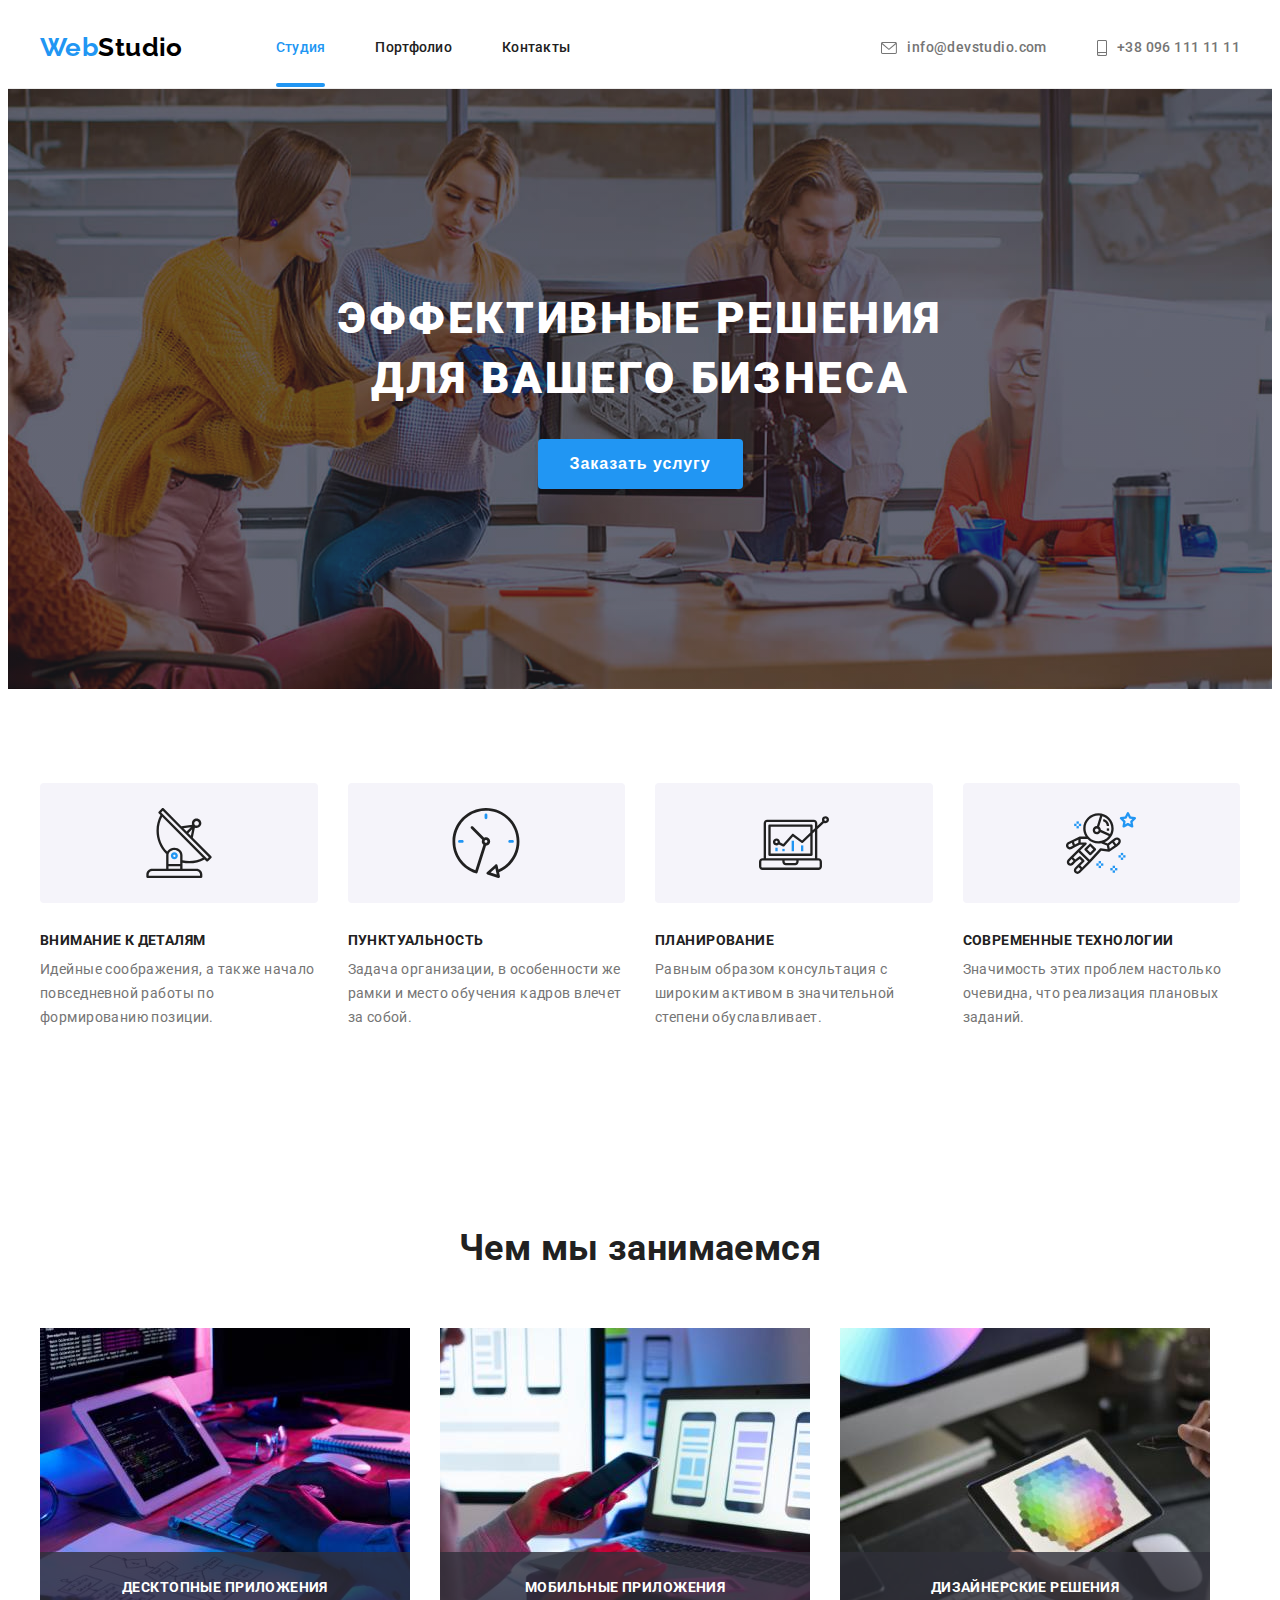
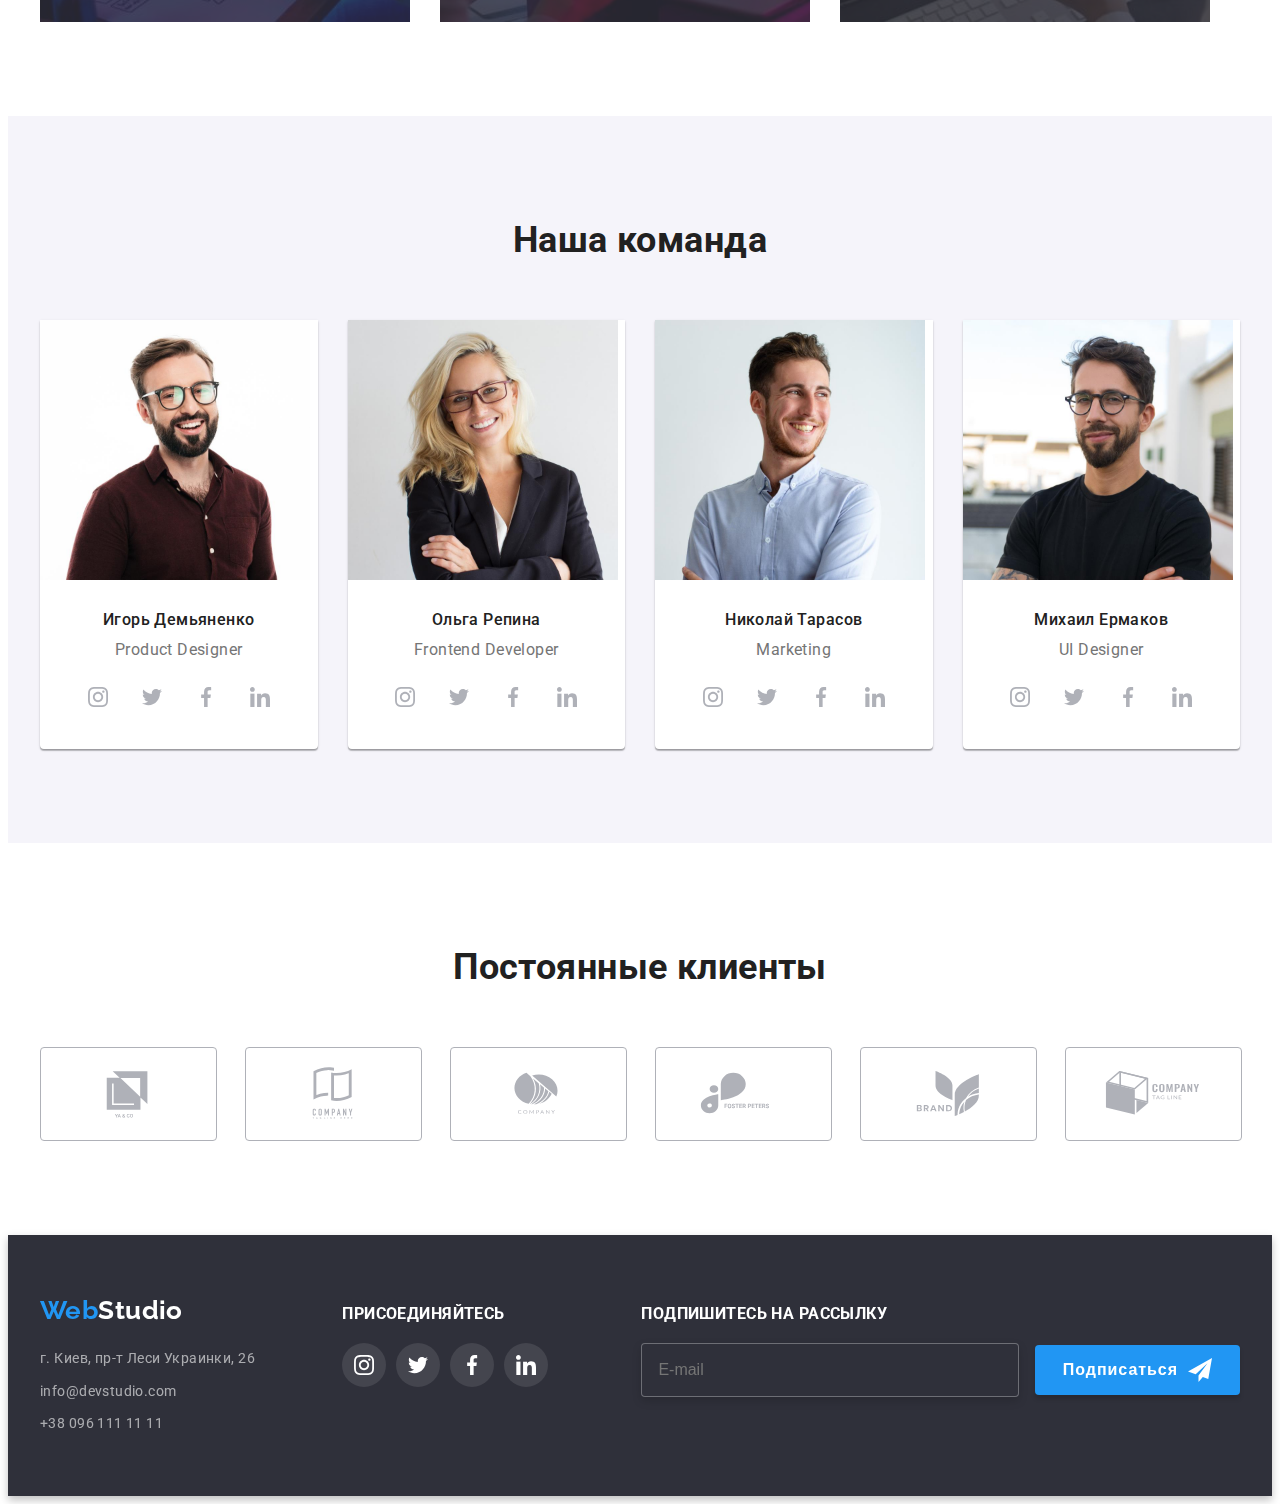
==== commit d9636cab: "header left" ====
--- a/index.html
+++ b/index.html
@@ -190,15 +190,15 @@
           <h2 class="section-title">Чем мы занимаемся</h2>
           <ul class="what-we-do">
             <li class="what-we-do__item">
-              <img src="./images/box1.jpg" width="370" height="294" alt="box1" />
+              <img src="./images/box-1.jpg" width="370" height="294" alt="box-1" />
               <h3 class="what-we-do__overlay-title">Десктопные приложения</h3>
             </li>
             <li class="what-we-do__item">
-              <img src="./images/box2.jpg" width="370" height="294" alt="box2" />
+              <img src="./images/box-2.jpg" width="370" height="294" alt="box-2" />
               <h3 class="what-we-do__overlay-title">Мобильные приложения</h3>
             </li>
             <li class="what-we-do__item">
-              <img src="./images/box3.jpg" width="370" height="294" alt="box3" />
+              <img src="./images/box-3.jpg" width="370" height="294" alt="box-3" />
               <h3 class="what-we-do__overlay-title">Дизайнерские решения</h3>
             </li>
           </ul>
--- a/css/main.min.css
+++ b/css/main.min.css
@@ -1,2 +1,2 @@
-.visually-hidden{position:absolute;width:1px;height:1px;margin:-1px;border:0;padding:0;white-space:nowrap;-webkit-clip-path:inset(100%);clip-path:inset(100%);clip:rect(0 0 0 0);overflow:hidden}.hero__button,.send-button,.filter__button,.subscribe__button{cursor:pointer;border:none;border-radius:4px;font-weight:700;font-size:16px;line-height:1.87;letter-spacing:0.06em;color:#fff;background-color:#2196f3}.clients{margin:-15px;display:-webkit-box;display:-ms-flexbox;display:flex;-ms-flex-wrap:wrap;flex-wrap:wrap}body{background-color:#fff;font-family:"Roboto",sans-serif;letter-spacing:0.03em;font-size:14px;line-height:1.71;color:#757575}h1,h2,h3,h4,h5,h6,p{margin:0}ul{margin:0;padding:0;list-style:none}img{display:block;max-width:100%;height:auto}a{text-decoration:none}button{cursor:pointer;border:none}.container{margin:0 auto;padding:0 15px}@media screen and (min-width: 480px){.container{width:480px}}@media screen and (min-width: 768px){.container{width:768px}}@media screen and (min-width: 1200px){.container{width:1200px}}.logo{padding-top:24px;padding-bottom:25px;font-family:"Raleway",sans-serif;font-weight:700;font-size:26px;line-height:1.19;color:#2196f3}.logo__header{color:#000}.logo__footer{color:#fff}.footer .logo{padding:0}.site-navigation{display:-webkit-box;display:-ms-flexbox;display:flex;-webkit-box-align:center;-ms-flex-align:center;align-items:center;-webkit-box-pack:center;-ms-flex-pack:center;justify-content:center}.site-navigation__list{display:-webkit-box;display:-ms-flexbox;display:flex;margin-left:93px}.site-navigation__item:not(:last-child){margin-right:50px}.site-navigation__link{position:relative;padding-top:32px;padding-bottom:32px;font-weight:500;line-height:1.14;letter-spacing:0.02em;color:#212121;-webkit-transition:color 250ms cubic-bezier(0.4, 0, 0.2, 1);transition:color 250ms cubic-bezier(0.4, 0, 0.2, 1)}.site-navigation__link::before{content:'';position:absolute;bottom:0;display:block;width:100%;height:4px;border-radius:2px;background-color:#2196f3;opacity:0;-webkit-transform:scaleX(0);transform:scaleX(0);-webkit-transition:opacity 250ms cubic-bezier(0.4, 0, 0.2, 1),-webkit-transform 250ms cubic-bezier(0.4, 0, 0.2, 1);transition:opacity 250ms cubic-bezier(0.4, 0, 0.2, 1),-webkit-transform 250ms cubic-bezier(0.4, 0, 0.2, 1);transition:transform 250ms cubic-bezier(0.4, 0, 0.2, 1),opacity 250ms cubic-bezier(0.4, 0, 0.2, 1);transition:transform 250ms cubic-bezier(0.4, 0, 0.2, 1),opacity 250ms cubic-bezier(0.4, 0, 0.2, 1),-webkit-transform 250ms cubic-bezier(0.4, 0, 0.2, 1)}.site-navigation__link:hover,.site-navigation__link:focus{color:#2196f3}.site-navigation__link:hover::before,.site-navigation__link:focus::before{opacity:1;-webkit-transform:scaleX(1);transform:scaleX(1)}.site-navigation__link--current{color:#2196f3}.site-navigation__link--current::after{content:'';position:absolute;display:block;width:100%;height:4px;bottom:0;border-radius:2px;background:#2196f3}.contacts{display:-webkit-box;display:-ms-flexbox;display:flex;margin-left:auto}.contacts__item{display:-webkit-box;display:-ms-flexbox;display:flex}.contacts__item:not(:last-child){margin-right:50px}.contacts__link{display:-webkit-box;display:-ms-flexbox;display:flex;-webkit-box-align:center;-ms-flex-align:center;align-items:center;-webkit-box-pack:center;-ms-flex-pack:center;justify-content:center;font-weight:500;color:inherit;-webkit-transition:color 250ms cubic-bezier(0.4, 0, 0.2, 1),fill 250ms cubic-bezier(0.4, 0, 0.2, 1);transition:color 250ms cubic-bezier(0.4, 0, 0.2, 1),fill 250ms cubic-bezier(0.4, 0, 0.2, 1)}.contacts__link:hover,.contacts__link:focus{color:#2196f3;fill:currentColor}.contacts__icon{margin-right:10px;fill:currentColor}.section{padding-top:60px;padding-bottom:60px}@media screen and (min-width: 1200px){.section{padding-top:94px;padding-bottom:94px}}.section-title{font-weight:700;font-size:36px;line-height:1.67;text-align:center;margin-bottom:30px;color:#212121}@media screen and (min-width: 1200px){.section-title{margin-bottom:50px}}.hero__button{padding:10px 32px;-webkit-box-shadow:0px 4px 4px rgba(0,0,0,0.15);box-shadow:0px 4px 4px rgba(0,0,0,0.15);-webkit-transition:background-color 250ms cubic-bezier(0.4, 0, 0.2, 1);transition:background-color 250ms cubic-bezier(0.4, 0, 0.2, 1)}.hero__button:hover,.hero__button:focus{background-color:#188ce8;-webkit-box-shadow:0px 4px 4px rgba(0,0,0,0.15);box-shadow:0px 4px 4px rgba(0,0,0,0.15)}.send-button{padding:10px 55px;-webkit-box-shadow:0px 4px 4px rgba(0,0,0,0.15);box-shadow:0px 4px 4px rgba(0,0,0,0.15);-webkit-transition:background-color 250ms cubic-bezier(0.4, 0, 0.2, 1);transition:background-color 250ms cubic-bezier(0.4, 0, 0.2, 1)}.send-button:hover,.send-button:focus{background-color:#188ce8}.filter__button{padding:6px 22px;font-weight:500;line-height:1.62;color:#212121;background-color:#f5f4fa;-webkit-transition:color 250ms cubic-bezier(0.4, 0, 0.2, 1),background-color 250ms cubic-bezier(0.4, 0, 0.2, 1),-webkit-box-shadow 250ms cubic-bezier(0.4, 0, 0.2, 1);transition:color 250ms cubic-bezier(0.4, 0, 0.2, 1),background-color 250ms cubic-bezier(0.4, 0, 0.2, 1),-webkit-box-shadow 250ms cubic-bezier(0.4, 0, 0.2, 1);transition:color 250ms cubic-bezier(0.4, 0, 0.2, 1),background-color 250ms cubic-bezier(0.4, 0, 0.2, 1),box-shadow 250ms cubic-bezier(0.4, 0, 0.2, 1);transition:color 250ms cubic-bezier(0.4, 0, 0.2, 1),background-color 250ms cubic-bezier(0.4, 0, 0.2, 1),box-shadow 250ms cubic-bezier(0.4, 0, 0.2, 1),-webkit-box-shadow 250ms cubic-bezier(0.4, 0, 0.2, 1)}.filter__button:hover,.filter__button:focus{color:#fff;background-color:#2196f3;-webkit-box-shadow:0px 3px 1px rgba(0,0,0,0.1),0px 1px 2px rgba(0,0,0,0.08),0px 2px 2px rgba(0,0,0,0.12);box-shadow:0px 3px 1px rgba(0,0,0,0.1),0px 1px 2px rgba(0,0,0,0.08),0px 2px 2px rgba(0,0,0,0.12)}.subscribe__button{display:-webkit-inline-box;display:-ms-inline-flexbox;display:inline-flex;margin-left:12px;padding:10px 28px 10px 29px;-webkit-box-shadow:0px 4px 4px rgba(0,0,0,0.15);box-shadow:0px 4px 4px rgba(0,0,0,0.15);line-height:1.88;-webkit-transition:background-color 250ms cubic-bezier(0.4, 0, 0.2, 1);transition:background-color 250ms cubic-bezier(0.4, 0, 0.2, 1)}.subscribe__button:hover,.subscribe__button:focus{color:#fff;background-color:#188ce8;-webkit-box-shadow:0px 3px 1px rgba(0,0,0,0.1),0px 1px 2px rgba(0,0,0,0.08),0px 2px 2px rgba(0,0,0,0.12);box-shadow:0px 3px 1px rgba(0,0,0,0.1),0px 1px 2px rgba(0,0,0,0.08),0px 2px 2px rgba(0,0,0,0.12)}.backdrop{position:fixed;z-index:1;top:0;left:0;right:0;bottom:0;background-color:rgba(0,0,0,0.2);opacity:1;-webkit-transition:opacity 250ms cubic-bezier(0.4, 0, 0.2, 1);transition:opacity 250ms cubic-bezier(0.4, 0, 0.2, 1)}.backdrop.is-hidden{opacity:0;pointer-events:none}.backdrop.is-hidden .modal{-webkit-transform:translate(-50%, -50%) scale(1);transform:translate(-50%, -50%) scale(1)}.modal{position:absolute;top:50%;left:50%;width:528px;height:581px;background-color:#fff;-webkit-box-shadow:0px 1px 3px rgba(0,0,0,0.12),0px 1px 1px rgba(0,0,0,0.14),0px 2px 1px rgba(0,0,0,0.2);box-shadow:0px 1px 3px rgba(0,0,0,0.12),0px 1px 1px rgba(0,0,0,0.14),0px 2px 1px rgba(0,0,0,0.2);border-radius:4px;-webkit-transform:translate(-50%, -50%) scale(1);transform:translate(-50%, -50%) scale(1);-webkit-transition:-webkit-transform 250ms cubic-bezier(0.4, 0, 0.2, 1);transition:-webkit-transform 250ms cubic-bezier(0.4, 0, 0.2, 1);transition:transform 250ms cubic-bezier(0.4, 0, 0.2, 1);transition:transform 250ms cubic-bezier(0.4, 0, 0.2, 1), -webkit-transform 250ms cubic-bezier(0.4, 0, 0.2, 1)}.modal__close-button{display:-webkit-box;display:-ms-flexbox;display:flex;-webkit-box-align:center;-ms-flex-align:center;align-items:center;-webkit-box-pack:center;-ms-flex-pack:center;justify-content:center;position:absolute;margin:0;top:8px;right:8px;width:30px;height:30px;border-radius:50%;outline:none;cursor:pointer;border:1px solid rgba(0,0,0,0.1);background-color:#fff;fill:#212121;-webkit-transition:fill 250ms cubic-bezier(0.4, 0, 0.2, 1);transition:fill 250ms cubic-bezier(0.4, 0, 0.2, 1)}.modal__close-button:hover .modal__close-icon,.modal__close-button:focus .modal__close-icon{fill:#2196f3}.form{padding:40px;background:#fff;-webkit-box-shadow:0px 1px 3px rgba(0,0,0,0.12),0px 1px 1px rgba(0,0,0,0.14),0px 2px 1px rgba(0,0,0,0.2);box-shadow:0px 1px 3px rgba(0,0,0,0.12),0px 1px 1px rgba(0,0,0,0.14),0px 2px 1px rgba(0,0,0,0.2);border-radius:4px}.form__title{margin-bottom:12px;font-weight:700;font-size:20px;line-height:1.15;color:#212121}.form__field{text-align:start;position:relative;-webkit-box-orient:vertical;-webkit-box-direction:normal;-ms-flex-direction:column;flex-direction:column;margin-bottom:10px}.form__label{margin-bottom:4px;font-size:12px;line-height:1.17;letter-spacing:0.01em;color:var(--secondary-text-color)}.form__input{display:block;width:100%;height:40px;border:1px solid rgba(33,33,33,0.2);border-radius:4px;padding-left:42px;cursor:pointer;-webkit-transition:border 250ms cubic-bezier(0.4, 0, 0.2, 1);transition:border 250ms cubic-bezier(0.4, 0, 0.2, 1)}.form__input:focus{border:1px solid #2196f3;outline:none}.form__input:focus+.form__icon{fill:#2196f3}.form__icon{position:absolute;top:50%;left:12px;fill:#212121;-webkit-transition:fill 250ms cubic-bezier(0.4, 0, 0.2, 1);transition:fill 250ms cubic-bezier(0.4, 0, 0.2, 1)}.comment-field{display:block;margin-bottom:20px;text-align:start}.comment-field__text{padding:12px 16px;resize:none;width:100%;height:120px;border:1px solid rgba(33,33,33,0.2);border-radius:4px}.comment-field__text:focus{border:1px solid #2196f3;outline:none}.checkbox{margin-bottom:30px}.checkbox__label{display:-webkit-box;display:-ms-flexbox;display:flex;-webkit-box-align:center;-ms-flex-align:center;align-items:center;-webkit-box-pack:center;-ms-flex-pack:center;justify-content:center}.checkbox__input{appearance:none;-moz-appearance:none;-webkit-appearance:none}.checkbox__icon{cursor:pointer;margin-right:8px;border:2px solid #212121;border-radius:2px;-webkit-transition:border 250ms cubic-bezier(0.4, 0, 0.2, 1),background-color 250ms cubic-bezier(0.4, 0, 0.2, 1);transition:border 250ms cubic-bezier(0.4, 0, 0.2, 1),background-color 250ms cubic-bezier(0.4, 0, 0.2, 1)}.checkbox__input:checked+.checkbox__icon{background-color:#2196f3;border:2px solid #2196f3;border-radius:2px}.checkbox__input:focus-visible+.checkbox__icon{border-color:#2196f3}.checkbox__text{display:inline-block}.checkbox__link{font-size:14px;line-height:1.71;text-decoration:underline;color:#2196f3}.socials{display:-webkit-box;display:-ms-flexbox;display:flex;-webkit-box-align:center;-ms-flex-align:center;align-items:center;-webkit-box-pack:center;-ms-flex-pack:center;justify-content:center;margin-top:16px}.socials__item{fill:currentColor}.socials__item:not(:last-child){margin-right:10px}.socials__link{display:-webkit-box;display:-ms-flexbox;display:flex;-webkit-box-align:center;-ms-flex-align:center;align-items:center;-webkit-box-pack:center;-ms-flex-pack:center;justify-content:center;width:44px;height:44px;border-radius:50%;fill:#afb1b8;background-color:transparent;-webkit-transition:fill 250ms cubic-bezier(0.4, 0, 0.2, 1),background-color 250ms cubic-bezier(0.4, 0, 0.2, 1);transition:fill 250ms cubic-bezier(0.4, 0, 0.2, 1),background-color 250ms cubic-bezier(0.4, 0, 0.2, 1)}.socials__link--footer{fill:#fff;background-color:rgba(255,255,255,0.1)}.socials__link:hover,.socials__link:focus{fill:#fff;background-color:#2196f3}.address{margin-top:20px;font-style:normal}.address .address__item:not(:last-child){margin-bottom:9px}.address .address__link{color:rgba(255,255,255,0.6);-webkit-transition:color 250ms cubic-bezier(0.4, 0, 0.2, 1);transition:color 250ms cubic-bezier(0.4, 0, 0.2, 1)}.address .address__link:hover,.address .address__link:focus{color:#fff}.footer-socials{margin-left:70px}.footer-socials .footer-socials__title{margin-bottom:20px;font-weight:700;line-height:1.14;text-transform:uppercase;color:#fff}.subscribe{margin-left:93px}.subscribe .subscribe__title{margin-bottom:20px;font-weight:700;line-height:1.14;text-transform:uppercase;color:#fff}.subscribe .subscribe__input{padding-left:16px;width:358px;height:50px;border:1px solid rgba(255,255,255,0.3);background-color:#2f303a;-webkit-filter:drop-shadow(0px 4px 4px rgba(0,0,0,0.15));filter:drop-shadow(0px 4px 4px rgba(0,0,0,0.15));border-radius:4px;-webkit-transition:border 250ms cubic-bezier(0.4, 0, 0.2, 1);transition:border 250ms cubic-bezier(0.4, 0, 0.2, 1);font-size:16px;line-height:1.25;color:rgba(255,255,255,0.6)}.subscribe .subscribe__input:focus{border:1px solid #2196f3;outline:none}.subscribe .subscribe__button{display:-webkit-inline-box;display:-ms-inline-flexbox;display:inline-flex;-webkit-box-align:center;-ms-flex-align:center;align-items:center;-webkit-box-pack:center;-ms-flex-pack:center;justify-content:center;margin-left:12px;padding:10px 28px 10px 29px;min-width:200px;background-color:#2196f3;border-style:none;border-radius:4px;-webkit-box-shadow:0px 4px 4px rgba(0,0,0,0.15);box-shadow:0px 4px 4px rgba(0,0,0,0.15);font-family:"Roboto",sans-serif;color:#fff;font-weight:700;font-size:16px;line-height:1.88;letter-spacing:0.06em;-webkit-transition:background-color 250ms cubic-bezier(0.4, 0, 0.2, 1);transition:background-color 250ms cubic-bezier(0.4, 0, 0.2, 1)}.subscribe .subscribe__button:hover,.subscribe .subscribe__button:focus{cursor:pointer;color:#fff;background-color:#188ce8;-webkit-box-shadow:0px 3px 1px rgba(0,0,0,0.1),0px 1px 2px rgba(0,0,0,0.08),0px 2px 2px rgba(0,0,0,0.12);box-shadow:0px 3px 1px rgba(0,0,0,0.1),0px 1px 2px rgba(0,0,0,0.08),0px 2px 2px rgba(0,0,0,0.12)}.subscribe .subscribe__icon{margin-left:10px}.header{border-bottom:1px solid #ececec}.header .container{display:-webkit-box;display:-ms-flexbox;display:flex;-webkit-box-align:center;-ms-flex-align:center;align-items:center;-webkit-box-pack:center;-ms-flex-pack:center;justify-content:center}.hero{max-width:1600px;margin:0 auto;padding-top:200px;padding-bottom:200px;text-align:center;-webkit-box-align:center;-ms-flex-align:center;align-items:center;background-image:-webkit-gradient(linear, left top, right top, from(rgba(47,48,58,0.4)), to(rgba(47,48,58,0.4))),url(../images/hero-background.jpg);background-image:linear-gradient(to right, rgba(47,48,58,0.4), rgba(47,48,58,0.4)),url(../images/hero-background.jpg);background-repeat:no-repeat;background-position:center;background-size:cover;background-color:var(--primary-background-color)}.hero__title{margin:0 auto 30px;width:696px;font-weight:900;font-size:44px;line-height:1.36;word-wrap:break-word;letter-spacing:0.06em;text-transform:uppercase;color:#fff}@media screen and (min-width: 768px){.advantages{margin:-15px;display:-webkit-box;display:-ms-flexbox;display:flex;-ms-flex-wrap:wrap;flex-wrap:wrap}}@media screen and (max-width: 767px){.advantages__item:not(:last-child){margin-bottom:30px}}@media screen and (min-width: 768px){.advantages__item{margin:15px;-ms-flex-preferred-size:calc((100% - 8 * 15px) / 2);flex-basis:calc((100% - 8 * 15px) / 2)}}@media screen and (min-width: 1200px){.advantages__item{-ms-flex-preferred-size:calc((100% - 8 * 15px) / 4);flex-basis:calc((100% - 8 * 15px) / 4)}}.advantages__title{font-weight:700;font-size:14px;line-height:1.14;text-transform:uppercase;color:#212121;margin-bottom:10px}.advantages__picture{display:-webkit-box;display:-ms-flexbox;display:flex;-webkit-box-align:center;-ms-flex-align:center;align-items:center;-webkit-box-pack:center;-ms-flex-pack:center;justify-content:center;width:100%;height:120px;margin-bottom:30px;background-color:#f5f4fa;border-radius:4px}.advantages__text{word-wrap:break-word}@media screen and (max-width: 1199px){.section__what-we-do{display:none;padding-top:0}}@media screen and (min-width: 1200px){.section__what-we-do .what-we-do{display:-webkit-box;display:-ms-flexbox;display:flex}.section__what-we-do .what-we-do__item{position:relative}.section__what-we-do .what-we-do__item:not(:last-child){margin-right:30px}.section__what-we-do .what-we-do__overlay-title{position:absolute;display:-webkit-box;display:-ms-flexbox;display:flex;-webkit-box-align:center;-ms-flex-align:center;align-items:center;-webkit-box-pack:center;-ms-flex-pack:center;justify-content:center;bottom:0;width:100%;height:70px;font-weight:700;font-size:14px;line-height:1.16;letter-spacing:0.03em;text-transform:uppercase;color:#fff;background-color:rgba(47,48,58,0.8)}}.section__teammate{background-color:#f5f4fa}@media screen and (min-width: 768px){.teammate{margin:-15px;display:-webkit-box;display:-ms-flexbox;display:flex;-ms-flex-wrap:wrap;flex-wrap:wrap}}.teammate__item{background-color:#fff;-webkit-box-shadow:0px 1px 3px rgba(0,0,0,0.12),0px 1px 1px rgba(0,0,0,0.14),0px 2px 1px rgba(0,0,0,0.2);box-shadow:0px 1px 3px rgba(0,0,0,0.12),0px 1px 1px rgba(0,0,0,0.14),0px 2px 1px rgba(0,0,0,0.2);border-radius:0px 0px 4px 4px}@media screen and (max-width: 767px){.teammate__item:not(:last-child){margin-bottom:30px}}@media screen and (min-width: 768px){.teammate__item{margin:15px;-ms-flex-preferred-size:calc((100% - 8 * 15px) / 2);flex-basis:calc((100% - 8 * 15px) / 2)}}@media screen and (min-width: 1200px){.teammate__item{-ms-flex-preferred-size:calc((100% - 8 * 15px) / 4);flex-basis:calc((100% - 8 * 15px) / 4)}}.teammate__thumb{padding:30px 0}.teammate__title{font-weight:500;font-size:16px;text-align:center;line-height:1.19;color:#212121}.teammate__text{font-size:16px;line-height:1.19;text-align:center;margin-top:10px}.clients__item{margin:15px}@media screen and (max-width: 767px){.clients__item{-ms-flex-preferred-size:calc((100% - 4 * 15px) / 2);flex-basis:calc((100% - 4 * 15px) / 2)}}@media screen and (min-width: 768px){.clients__item{-ms-flex-preferred-size:calc((100% - 6 * 15px) / 3);flex-basis:calc((100% - 6 * 15px) / 3)}}@media screen and (min-width: 1200px){.clients__item{-ms-flex-preferred-size:calc((100% - 12 * 15px) / 6);flex-basis:calc((100% - 12 * 15px) / 6)}}.clients__link{display:-webkit-box;display:-ms-flexbox;display:flex;-webkit-box-align:center;-ms-flex-align:center;align-items:center;-webkit-box-pack:center;-ms-flex-pack:center;justify-content:center;width:100%;height:92px;border-radius:4px;fill:#afb1b8;border:1px solid #afb1b8;-webkit-transition:fill 250ms cubic-bezier(0.4, 0, 0.2, 1),border 250ms cubic-bezier(0.4, 0, 0.2, 1);transition:fill 250ms cubic-bezier(0.4, 0, 0.2, 1),border 250ms cubic-bezier(0.4, 0, 0.2, 1)}.clients__link:hover,.clients__link:focus{fill:#2196f3;border:1px solid #2196f3}.filter{display:-webkit-box;display:-ms-flexbox;display:flex;-webkit-box-align:center;-ms-flex-align:center;align-items:center;-webkit-box-pack:center;-ms-flex-pack:center;justify-content:center;padding-bottom:50px}.filter .fiter__item:not(:last-child){margin-right:8px}.portfolio{display:-webkit-box;display:-ms-flexbox;display:flex;-ms-flex-wrap:wrap;flex-wrap:wrap;margin:-15px}.portfolio__item{margin:15px}.portfolio__link{display:block;-webkit-transition:-webkit-box-shadow 250ms cubic-bezier(0.4, 0, 0.2, 1);transition:-webkit-box-shadow 250ms cubic-bezier(0.4, 0, 0.2, 1);transition:box-shadow 250ms cubic-bezier(0.4, 0, 0.2, 1);transition:box-shadow 250ms cubic-bezier(0.4, 0, 0.2, 1), -webkit-box-shadow 250ms cubic-bezier(0.4, 0, 0.2, 1)}.portfolio__link:hover,.portfolio__link:focus{-webkit-box-shadow:0px 1px 1px rgba(0,0,0,0.12),0px 4px 4px rgba(0,0,0,0.06),1px 4px 6px rgba(0,0,0,0.16);box-shadow:0px 1px 1px rgba(0,0,0,0.12),0px 4px 4px rgba(0,0,0,0.06),1px 4px 6px rgba(0,0,0,0.16)}.portfolio__link:hover .portfolio__overlay-text,.portfolio__link:focus .portfolio__overlay-text{-webkit-transform:translateY(0);transform:translateY(0);opacity:1}.portfolio__overlay{position:relative;overflow:hidden}.portfolio__overlay-text{position:absolute;top:0;left:0;width:100%;height:100%;padding:63px 24px;font-size:18px;line-height:1.56;color:#fff;background-color:rgba(33,150,243,0.9);-webkit-transform:translateY(100%);transform:translateY(100%);opacity:0;-webkit-transition:opacity 250ms cubic-bezier(0.4, 0, 0.2, 1),-webkit-transform 250ms cubic-bezier(0.4, 0, 0.2, 1);transition:opacity 250ms cubic-bezier(0.4, 0, 0.2, 1),-webkit-transform 250ms cubic-bezier(0.4, 0, 0.2, 1);transition:transform 250ms cubic-bezier(0.4, 0, 0.2, 1),opacity 250ms cubic-bezier(0.4, 0, 0.2, 1);transition:transform 250ms cubic-bezier(0.4, 0, 0.2, 1),opacity 250ms cubic-bezier(0.4, 0, 0.2, 1),-webkit-transform 250ms cubic-bezier(0.4, 0, 0.2, 1)}.portfolio__thumb{border:1px solid #eeeeee;border-top:none;padding:20px 24px}.portfolio__title{font-weight:700;font-size:18px;line-height:2;letter-spacing:0.06em;color:#212121}.portfolio__description{font-size:16px;line-height:1.87;color:#757575}.footer{padding:60px 0;background-color:#2f303a;-webkit-filter:drop-shadow(0px 4px 4px rgba(0,0,0,0.25));filter:drop-shadow(0px 4px 4px rgba(0,0,0,0.25))}.footer .container{display:-webkit-box;display:-ms-flexbox;display:flex;-webkit-box-align:baseline;-ms-flex-align:baseline;align-items:baseline}.footer__address{-webkit-box-flex:1;-ms-flex-positive:1;flex-grow:1}
+.visually-hidden{position:absolute;width:1px;height:1px;margin:-1px;border:0;padding:0;white-space:nowrap;-webkit-clip-path:inset(100%);clip-path:inset(100%);clip:rect(0 0 0 0);overflow:hidden}body{background-color:#fff;font-family:"Roboto",sans-serif;letter-spacing:0.03em;font-size:14px;line-height:1.71;color:#757575}h1,h2,h3,h4,h5,h6,p{margin:0}ul{margin:0;padding:0;list-style:none}img{display:block;max-width:100%;height:auto}a{text-decoration:none}button{cursor:pointer;border:none}.container{margin:0 auto;padding:0 15px}@media screen and (min-width: 480px){.container{width:480px}}@media screen and (min-width: 768px){.container{width:768px}}@media screen and (min-width: 1200px){.container{width:1200px}}.logo{padding-top:24px;padding-bottom:25px;font-family:"Raleway",sans-serif;font-weight:700;font-size:26px;line-height:1.19;color:#2196f3}.logo__header{color:#000}.logo__footer{color:#fff}.footer .logo{padding:0}.site-navigation{display:-webkit-box;display:-ms-flexbox;display:flex;-webkit-box-align:center;-ms-flex-align:center;align-items:center;-webkit-box-pack:center;-ms-flex-pack:center;justify-content:center}.site-navigation__list{display:-webkit-box;display:-ms-flexbox;display:flex;margin-left:93px}.site-navigation__item:not(:last-child){margin-right:50px}.site-navigation__link{position:relative;padding-top:32px;padding-bottom:32px;font-weight:500;line-height:1.14;letter-spacing:0.02em;color:#212121;-webkit-transition:color 250ms cubic-bezier(0.4, 0, 0.2, 1);transition:color 250ms cubic-bezier(0.4, 0, 0.2, 1)}.site-navigation__link::before{content:'';position:absolute;bottom:0;display:block;width:100%;height:4px;border-radius:2px;background-color:#2196f3;opacity:0;-webkit-transform:scaleX(0);transform:scaleX(0);-webkit-transition:opacity 250ms cubic-bezier(0.4, 0, 0.2, 1),-webkit-transform 250ms cubic-bezier(0.4, 0, 0.2, 1);transition:opacity 250ms cubic-bezier(0.4, 0, 0.2, 1),-webkit-transform 250ms cubic-bezier(0.4, 0, 0.2, 1);transition:transform 250ms cubic-bezier(0.4, 0, 0.2, 1),opacity 250ms cubic-bezier(0.4, 0, 0.2, 1);transition:transform 250ms cubic-bezier(0.4, 0, 0.2, 1),opacity 250ms cubic-bezier(0.4, 0, 0.2, 1),-webkit-transform 250ms cubic-bezier(0.4, 0, 0.2, 1)}.site-navigation__link:hover,.site-navigation__link:focus{color:#2196f3}.site-navigation__link:hover::before,.site-navigation__link:focus::before{opacity:1;-webkit-transform:scaleX(1);transform:scaleX(1)}.site-navigation__link--current{color:#2196f3}.site-navigation__link--current::after{content:'';position:absolute;display:block;width:100%;height:4px;bottom:0;border-radius:2px;background:#2196f3}.contacts{display:-webkit-box;display:-ms-flexbox;display:flex;margin-left:auto}.contacts__item{display:-webkit-box;display:-ms-flexbox;display:flex}.contacts__item:not(:last-child){margin-right:50px}.contacts__link{display:-webkit-box;display:-ms-flexbox;display:flex;-webkit-box-align:center;-ms-flex-align:center;align-items:center;-webkit-box-pack:center;-ms-flex-pack:center;justify-content:center;font-weight:500;color:inherit;-webkit-transition:color 250ms cubic-bezier(0.4, 0, 0.2, 1),fill 250ms cubic-bezier(0.4, 0, 0.2, 1);transition:color 250ms cubic-bezier(0.4, 0, 0.2, 1),fill 250ms cubic-bezier(0.4, 0, 0.2, 1)}.contacts__link:hover,.contacts__link:focus{color:#2196f3;fill:currentColor}.contacts__icon{margin-right:10px;fill:currentColor}.section{padding-top:60px;padding-bottom:60px}@media screen and (min-width: 1200px){.section{padding-top:94px;padding-bottom:94px}}.section-title{font-weight:700;font-size:36px;line-height:1.67;text-align:center;margin-bottom:30px;color:#212121}@media screen and (min-width: 1200px){.section-title{margin-bottom:50px}}.hero__button{padding:10px 32px;cursor:pointer;border:none;border-radius:4px;font-weight:700;font-size:16px;line-height:1.87;letter-spacing:0.06em;color:#fff;background-color:#2196f3;-webkit-box-shadow:0px 4px 4px rgba(0,0,0,0.15);box-shadow:0px 4px 4px rgba(0,0,0,0.15);-webkit-transition:background-color 250ms cubic-bezier(0.4, 0, 0.2, 1);transition:background-color 250ms cubic-bezier(0.4, 0, 0.2, 1)}.hero__button:hover,.hero__button:focus{background-color:#188ce8}.send-button{padding:10px 55px;cursor:pointer;border:none;border-radius:4px;font-weight:700;font-size:16px;line-height:1.87;letter-spacing:0.06em;color:#fff;background-color:#2196f3;-webkit-box-shadow:0px 4px 4px rgba(0,0,0,0.15);box-shadow:0px 4px 4px rgba(0,0,0,0.15);-webkit-transition:background-color 250ms cubic-bezier(0.4, 0, 0.2, 1);transition:background-color 250ms cubic-bezier(0.4, 0, 0.2, 1)}.send-button:hover,.send-button:focus{background-color:#188ce8}.subscribe__button{padding:10px 28px;cursor:pointer;border:none;border-radius:4px;font-weight:700;font-size:16px;line-height:1.87;letter-spacing:0.06em;color:#fff;background-color:#2196f3;-webkit-box-shadow:0px 4px 4px rgba(0,0,0,0.15);box-shadow:0px 4px 4px rgba(0,0,0,0.15);display:-webkit-inline-box;display:-ms-inline-flexbox;display:inline-flex;-webkit-box-align:center;-ms-flex-align:center;align-items:center;-webkit-box-pack:center;-ms-flex-pack:center;justify-content:center;-webkit-transition:background-color 250ms cubic-bezier(0.4, 0, 0.2, 1);transition:background-color 250ms cubic-bezier(0.4, 0, 0.2, 1)}.subscribe__button:hover,.subscribe__button:focus{color:#fff;background-color:#188ce8;-webkit-box-shadow:0px 3px 1px rgba(0,0,0,0.1),0px 1px 2px rgba(0,0,0,0.08),0px 2px 2px rgba(0,0,0,0.12);box-shadow:0px 3px 1px rgba(0,0,0,0.1),0px 1px 2px rgba(0,0,0,0.08),0px 2px 2px rgba(0,0,0,0.12)}.filter__button{padding:6px 22px;cursor:pointer;border:none;border-radius:4px;font-weight:500;font-size:16px;line-height:1.62;letter-spacing:0.06em;color:#212121;background-color:#f5f4fa;-webkit-box-shadow:none;box-shadow:none;-webkit-transition:color 250ms cubic-bezier(0.4, 0, 0.2, 1),background-color 250ms cubic-bezier(0.4, 0, 0.2, 1),-webkit-box-shadow 250ms cubic-bezier(0.4, 0, 0.2, 1);transition:color 250ms cubic-bezier(0.4, 0, 0.2, 1),background-color 250ms cubic-bezier(0.4, 0, 0.2, 1),-webkit-box-shadow 250ms cubic-bezier(0.4, 0, 0.2, 1);transition:color 250ms cubic-bezier(0.4, 0, 0.2, 1),background-color 250ms cubic-bezier(0.4, 0, 0.2, 1),box-shadow 250ms cubic-bezier(0.4, 0, 0.2, 1);transition:color 250ms cubic-bezier(0.4, 0, 0.2, 1),background-color 250ms cubic-bezier(0.4, 0, 0.2, 1),box-shadow 250ms cubic-bezier(0.4, 0, 0.2, 1),-webkit-box-shadow 250ms cubic-bezier(0.4, 0, 0.2, 1)}.filter__button:hover,.filter__button:focus{color:#fff;background-color:#2196f3;-webkit-box-shadow:0px 3px 1px rgba(0,0,0,0.1),0px 1px 2px rgba(0,0,0,0.08),0px 2px 2px rgba(0,0,0,0.12);box-shadow:0px 3px 1px rgba(0,0,0,0.1),0px 1px 2px rgba(0,0,0,0.08),0px 2px 2px rgba(0,0,0,0.12)}.backdrop{position:fixed;z-index:1;top:0;left:0;right:0;bottom:0;background-color:rgba(0,0,0,0.2);opacity:1;-webkit-transition:opacity 250ms cubic-bezier(0.4, 0, 0.2, 1);transition:opacity 250ms cubic-bezier(0.4, 0, 0.2, 1)}.backdrop.is-hidden{opacity:0;pointer-events:none}.backdrop.is-hidden .modal{-webkit-transform:translate(-50%, -50%) scale(1);transform:translate(-50%, -50%) scale(1)}.modal{position:absolute;top:50%;left:50%;width:528px;height:581px;background-color:#fff;-webkit-box-shadow:0px 1px 3px rgba(0,0,0,0.12),0px 1px 1px rgba(0,0,0,0.14),0px 2px 1px rgba(0,0,0,0.2);box-shadow:0px 1px 3px rgba(0,0,0,0.12),0px 1px 1px rgba(0,0,0,0.14),0px 2px 1px rgba(0,0,0,0.2);border-radius:4px;-webkit-transform:translate(-50%, -50%) scale(1);transform:translate(-50%, -50%) scale(1);-webkit-transition:-webkit-transform 250ms cubic-bezier(0.4, 0, 0.2, 1);transition:-webkit-transform 250ms cubic-bezier(0.4, 0, 0.2, 1);transition:transform 250ms cubic-bezier(0.4, 0, 0.2, 1);transition:transform 250ms cubic-bezier(0.4, 0, 0.2, 1), -webkit-transform 250ms cubic-bezier(0.4, 0, 0.2, 1)}.modal__close-button{display:-webkit-box;display:-ms-flexbox;display:flex;-webkit-box-align:center;-ms-flex-align:center;align-items:center;-webkit-box-pack:center;-ms-flex-pack:center;justify-content:center;position:absolute;margin:0;top:8px;right:8px;width:30px;height:30px;border-radius:50%;outline:none;cursor:pointer;border:1px solid rgba(0,0,0,0.1);background-color:#fff;fill:#212121;-webkit-transition:fill 250ms cubic-bezier(0.4, 0, 0.2, 1);transition:fill 250ms cubic-bezier(0.4, 0, 0.2, 1)}.modal__close-button:hover .modal__close-icon,.modal__close-button:focus .modal__close-icon{fill:#2196f3}.form{padding:40px;background:#fff;-webkit-box-shadow:0px 1px 3px rgba(0,0,0,0.12),0px 1px 1px rgba(0,0,0,0.14),0px 2px 1px rgba(0,0,0,0.2);box-shadow:0px 1px 3px rgba(0,0,0,0.12),0px 1px 1px rgba(0,0,0,0.14),0px 2px 1px rgba(0,0,0,0.2);border-radius:4px}.form__title{margin-bottom:12px;font-weight:700;font-size:20px;line-height:1.15;color:#212121}.form__field{text-align:start;position:relative;-webkit-box-orient:vertical;-webkit-box-direction:normal;-ms-flex-direction:column;flex-direction:column;margin-bottom:10px}.form__label{margin-bottom:4px;font-size:12px;line-height:1.17;letter-spacing:0.01em;color:var(--secondary-text-color)}.form__input{display:block;width:100%;height:40px;border:1px solid rgba(33,33,33,0.2);border-radius:4px;padding-left:42px;cursor:pointer;-webkit-transition:border 250ms cubic-bezier(0.4, 0, 0.2, 1);transition:border 250ms cubic-bezier(0.4, 0, 0.2, 1)}.form__input:focus{border:1px solid #2196f3;outline:none}.form__input:focus+.form__icon{fill:#2196f3}.form__icon{position:absolute;top:50%;left:12px;fill:#212121;-webkit-transition:fill 250ms cubic-bezier(0.4, 0, 0.2, 1);transition:fill 250ms cubic-bezier(0.4, 0, 0.2, 1)}.comment-field{display:block;margin-bottom:20px;text-align:start}.comment-field__text{padding:12px 16px;resize:none;width:100%;height:120px;border:1px solid rgba(33,33,33,0.2);border-radius:4px}.comment-field__text:focus{border:1px solid #2196f3;outline:none}.checkbox{margin-bottom:30px}.checkbox__label{display:-webkit-box;display:-ms-flexbox;display:flex;-webkit-box-align:center;-ms-flex-align:center;align-items:center;-webkit-box-pack:center;-ms-flex-pack:center;justify-content:center}.checkbox__input{appearance:none;-moz-appearance:none;-webkit-appearance:none}.checkbox__icon{cursor:pointer;margin-right:8px;border:2px solid #212121;border-radius:2px;-webkit-transition:border 250ms cubic-bezier(0.4, 0, 0.2, 1),background-color 250ms cubic-bezier(0.4, 0, 0.2, 1);transition:border 250ms cubic-bezier(0.4, 0, 0.2, 1),background-color 250ms cubic-bezier(0.4, 0, 0.2, 1)}.checkbox__input:checked+.checkbox__icon{background-color:#2196f3;border:2px solid #2196f3;border-radius:2px}.checkbox__input:focus-visible+.checkbox__icon{border-color:#2196f3}.checkbox__text{display:inline-block}.checkbox__link{font-size:14px;line-height:1.71;text-decoration:underline;color:#2196f3}.socials{display:-webkit-box;display:-ms-flexbox;display:flex;-webkit-box-align:center;-ms-flex-align:center;align-items:center;-webkit-box-pack:center;-ms-flex-pack:center;justify-content:center;margin-top:16px}.socials__item{fill:currentColor}.socials__item:not(:last-child){margin-right:10px}.socials__link{display:-webkit-box;display:-ms-flexbox;display:flex;-webkit-box-align:center;-ms-flex-align:center;align-items:center;-webkit-box-pack:center;-ms-flex-pack:center;justify-content:center;width:44px;height:44px;border-radius:50%;fill:#afb1b8;background-color:transparent;-webkit-transition:fill 250ms cubic-bezier(0.4, 0, 0.2, 1),background-color 250ms cubic-bezier(0.4, 0, 0.2, 1);transition:fill 250ms cubic-bezier(0.4, 0, 0.2, 1),background-color 250ms cubic-bezier(0.4, 0, 0.2, 1)}.socials__link--footer{fill:#fff;background-color:rgba(255,255,255,0.1)}.socials__link:hover,.socials__link:focus{fill:#fff;background-color:#2196f3}.address{margin-top:20px;font-style:normal}@media screen and (max-width: 1199px){.address{margin-bottom:60px}}.address .address__item:not(:last-child){margin-bottom:9px}.address .address__link{color:rgba(255,255,255,0.6);-webkit-transition:color 250ms cubic-bezier(0.4, 0, 0.2, 1);transition:color 250ms cubic-bezier(0.4, 0, 0.2, 1)}.address .address__link:hover,.address .address__link:focus{color:#fff}@media screen and (max-width: 1199px){.footer-socials{margin-bottom:60px}}.footer-socials .footer-socials__title{margin-bottom:20px;font-weight:700;line-height:1.14;text-transform:uppercase;color:#fff}@media screen and (min-width: 1200px){.subscribe{margin-left:93px}}.subscribe__title{margin-bottom:20px;font-weight:700;line-height:1.14;text-transform:uppercase;color:#fff}.subscribe__input{padding-left:16px;height:50px;border:1px solid rgba(255,255,255,0.3);background-color:#2f303a;-webkit-filter:drop-shadow(0px 4px 4px rgba(0,0,0,0.15));filter:drop-shadow(0px 4px 4px rgba(0,0,0,0.15));border-radius:4px;-webkit-transition:border 250ms cubic-bezier(0.4, 0, 0.2, 1);transition:border 250ms cubic-bezier(0.4, 0, 0.2, 1);font-size:16px;line-height:1.25;color:rgba(255,255,255,0.6)}@media screen and (max-width: 767px){.subscribe__input{width:100%;margin-bottom:30px}}@media screen and (min-width: 768px) and (max-width: 1199px){.subscribe__input{display:-webkit-box;display:-ms-flexbox;display:flex;-webkit-box-orient:vertical;-webkit-box-direction:normal;-ms-flex-direction:column;flex-direction:column;width:450px;margin-bottom:30px}}@media screen and (min-width: 1200px){.subscribe__input{margin-right:12px;width:358px}}.subscribe__input:focus{border:1px solid #2196f3;outline:none}.subscribe__icon{margin-left:10px}.header{border-bottom:1px solid #ececec}.header .container{display:-webkit-box;display:-ms-flexbox;display:flex;-webkit-box-align:center;-ms-flex-align:center;align-items:center;-webkit-box-pack:center;-ms-flex-pack:center;justify-content:center}.hero{margin:0 auto;padding:118px 0;text-align:center;-webkit-box-align:center;-ms-flex-align:center;align-items:center;min-width:100%;background-repeat:no-repeat;background-position:center;background-size:cover;background-color:#2f303a}@media screen and (max-width: 767px){.hero{background-image:-webkit-gradient(linear, left top, right top, from(rgba(47,48,58,0.4)), to(rgba(47,48,58,0.4))),url("../images/hero/hero-mobile.jpg");background-image:linear-gradient(to right, rgba(47,48,58,0.4), rgba(47,48,58,0.4)),url("../images/hero/hero-mobile.jpg")}}@media screen and (max-width: 767px) and (min-device-pixel-ratio: 2), screen and (max-width: 767px) and (-webkit-min-device-pixel-ratio: 2), screen and (max-width: 767px) and (min-resolution: 192dpi), screen and (max-width: 767px) and (min-resolution: 2dppx){.hero{background-image:-webkit-gradient(linear, left top, right top, from(rgba(47,48,58,0.4)), to(rgba(47,48,58,0.4))),url("../images/hero/hero-mobile@2x.jpg");background-image:linear-gradient(to right, rgba(47,48,58,0.4), rgba(47,48,58,0.4)),url("../images/hero/hero-mobile@2x.jpg")}}@media screen and (min-width: 768px) and (max-width: 1199px){.hero{background-image:-webkit-gradient(linear, left top, right top, from(rgba(47,48,58,0.4)), to(rgba(47,48,58,0.4))),url("../images/hero/hero-tablet.jpg");background-image:linear-gradient(to right, rgba(47,48,58,0.4), rgba(47,48,58,0.4)),url("../images/hero/hero-tablet.jpg")}}@media screen and (min-width: 768px) and (max-width: 1199px) and (min-device-pixel-ratio: 2), screen and (min-width: 768px) and (max-width: 1199px) and (-webkit-min-device-pixel-ratio: 2), screen and (min-width: 768px) and (max-width: 1199px) and (min-resolution: 192dpi), screen and (min-width: 768px) and (max-width: 1199px) and (min-resolution: 2dppx){.hero{background-image:-webkit-gradient(linear, left top, right top, from(rgba(47,48,58,0.4)), to(rgba(47,48,58,0.4))),url("../images/hero/hero-tablet@2x.jpg");background-image:linear-gradient(to right, rgba(47,48,58,0.4), rgba(47,48,58,0.4)),url("../images/hero/hero-tablet@2x.jpg")}}@media screen and (min-width: 1200px){.hero{padding-top:200px;padding-bottom:200px;background-image:-webkit-gradient(linear, left top, right top, from(rgba(47,48,58,0.4)), to(rgba(47,48,58,0.4))),url("../images/hero/hero-desktop.jpg");background-image:linear-gradient(to right, rgba(47,48,58,0.4), rgba(47,48,58,0.4)),url("../images/hero/hero-desktop.jpg")}}@media screen and (min-width: 1200px) and (min-device-pixel-ratio: 2), screen and (min-width: 1200px) and (-webkit-min-device-pixel-ratio: 2), screen and (min-width: 1200px) and (min-resolution: 192dpi), screen and (min-width: 1200px) and (min-resolution: 2dppx){.hero{background-image:-webkit-gradient(linear, left top, right top, from(rgba(47,48,58,0.4)), to(rgba(47,48,58,0.4))),url("../images/hero/hero-desktop@2x.jpg");background-image:linear-gradient(to right, rgba(47,48,58,0.4), rgba(47,48,58,0.4)),url("../images/hero/hero-desktop@2x.jpg")}}.hero__title{margin:0 auto 30px;letter-spacing:0.06em;text-transform:uppercase;color:#fff;word-wrap:break-word}@media screen and (max-width: 1199px){.hero__title{font-size:26px;line-height:1.62;width:360px}}@media screen and (min-width: 1200px){.hero__title{width:696px;font-weight:900;font-size:44px;line-height:1.36}}@media screen and (min-width: 768px){.advantages{margin:-15px;display:-webkit-box;display:-ms-flexbox;display:flex;-ms-flex-wrap:wrap;flex-wrap:wrap}}@media screen and (max-width: 767px){.advantages__item:not(:last-child){margin-bottom:30px}}@media screen and (min-width: 768px){.advantages__item{margin:15px;-ms-flex-preferred-size:calc((100% - 4 * 15px) / 2);flex-basis:calc((100% - 4 * 15px) / 2)}}@media screen and (min-width: 1200px){.advantages__item{-ms-flex-preferred-size:calc((100% - 8 * 15px) / 4);flex-basis:calc((100% - 8 * 15px) / 4)}}.advantages__title{font-weight:700;font-size:14px;line-height:1.14;text-transform:uppercase;color:#212121;margin-bottom:10px}.advantages__picture{display:-webkit-box;display:-ms-flexbox;display:flex;-webkit-box-align:center;-ms-flex-align:center;align-items:center;-webkit-box-pack:center;-ms-flex-pack:center;justify-content:center;width:100%;height:120px;margin-bottom:30px;background-color:#f5f4fa;border-radius:4px}.advantages__text{word-wrap:break-word}@media screen and (max-width: 1199px){.section__what-we-do{display:none;padding-top:0}}@media screen and (min-width: 1200px){.section__what-we-do .what-we-do{display:-webkit-box;display:-ms-flexbox;display:flex}.section__what-we-do .what-we-do__item{position:relative}.section__what-we-do .what-we-do__item:not(:last-child){margin-right:30px}.section__what-we-do .what-we-do__overlay-title{position:absolute;display:-webkit-box;display:-ms-flexbox;display:flex;-webkit-box-align:center;-ms-flex-align:center;align-items:center;-webkit-box-pack:center;-ms-flex-pack:center;justify-content:center;bottom:0;width:100%;height:70px;font-weight:700;font-size:14px;line-height:1.16;letter-spacing:0.03em;text-transform:uppercase;color:#fff;background-color:rgba(47,48,58,0.8)}}.section__teammate{background-color:#f5f4fa}@media screen and (min-width: 768px){.teammate{margin:-15px;display:-webkit-box;display:-ms-flexbox;display:flex;-ms-flex-wrap:wrap;flex-wrap:wrap}}.teammate__item{background-color:#fff;-webkit-box-shadow:0px 1px 3px rgba(0,0,0,0.12),0px 1px 1px rgba(0,0,0,0.14),0px 2px 1px rgba(0,0,0,0.2);box-shadow:0px 1px 3px rgba(0,0,0,0.12),0px 1px 1px rgba(0,0,0,0.14),0px 2px 1px rgba(0,0,0,0.2);border-radius:0px 0px 4px 4px}@media screen and (max-width: 767px){.teammate__item:not(:last-child){margin-bottom:30px}}@media screen and (min-width: 768px){.teammate__item{margin:15px;-ms-flex-preferred-size:calc((100% - 4 * 15px) / 2);flex-basis:calc((100% - 4 * 15px) / 2)}}@media screen and (min-width: 1200px){.teammate__item{-ms-flex-preferred-size:calc((100% - 8 * 15px) / 4);flex-basis:calc((100% - 8 * 15px) / 4)}}.teammate__thumb{padding:30px 0}.teammate__title{font-weight:500;font-size:16px;text-align:center;line-height:1.19;color:#212121}.teammate__text{font-size:16px;line-height:1.19;text-align:center;margin-top:10px}.clients{margin:-15px;display:-webkit-box;display:-ms-flexbox;display:flex;-ms-flex-wrap:wrap;flex-wrap:wrap}.clients__item{margin:15px}@media screen and (max-width: 767px){.clients__item{-ms-flex-preferred-size:calc((100% - 4 * 15px) / 2);flex-basis:calc((100% - 4 * 15px) / 2)}}@media screen and (min-width: 768px){.clients__item{-ms-flex-preferred-size:calc((100% - 6 * 15px) / 3);flex-basis:calc((100% - 6 * 15px) / 3)}}@media screen and (min-width: 1200px){.clients__item{-ms-flex-preferred-size:calc((100% - 12 * 15px) / 6);flex-basis:calc((100% - 12 * 15px) / 6)}}.clients__link{display:-webkit-box;display:-ms-flexbox;display:flex;-webkit-box-align:center;-ms-flex-align:center;align-items:center;-webkit-box-pack:center;-ms-flex-pack:center;justify-content:center;width:100%;height:92px;border-radius:4px;fill:#afb1b8;border:1px solid #afb1b8;-webkit-transition:fill 250ms cubic-bezier(0.4, 0, 0.2, 1),border 250ms cubic-bezier(0.4, 0, 0.2, 1);transition:fill 250ms cubic-bezier(0.4, 0, 0.2, 1),border 250ms cubic-bezier(0.4, 0, 0.2, 1)}.clients__link:hover,.clients__link:focus{fill:#2196f3;border:1px solid #2196f3}.filter{display:-webkit-box;display:-ms-flexbox;display:flex;-webkit-box-align:center;-ms-flex-align:center;align-items:center;-webkit-box-pack:center;-ms-flex-pack:center;justify-content:center;padding-bottom:50px}.filter__item:not(:last-child){margin-right:8px}.portfolio{display:-webkit-box;display:-ms-flexbox;display:flex;-ms-flex-wrap:wrap;flex-wrap:wrap;margin:-15px}.portfolio__item{margin:15px}.portfolio__link{display:block;-webkit-transition:-webkit-box-shadow 250ms cubic-bezier(0.4, 0, 0.2, 1);transition:-webkit-box-shadow 250ms cubic-bezier(0.4, 0, 0.2, 1);transition:box-shadow 250ms cubic-bezier(0.4, 0, 0.2, 1);transition:box-shadow 250ms cubic-bezier(0.4, 0, 0.2, 1), -webkit-box-shadow 250ms cubic-bezier(0.4, 0, 0.2, 1)}.portfolio__link:hover,.portfolio__link:focus{-webkit-box-shadow:0px 1px 1px rgba(0,0,0,0.12),0px 4px 4px rgba(0,0,0,0.06),1px 4px 6px rgba(0,0,0,0.16);box-shadow:0px 1px 1px rgba(0,0,0,0.12),0px 4px 4px rgba(0,0,0,0.06),1px 4px 6px rgba(0,0,0,0.16)}.portfolio__link:hover .portfolio__overlay-text,.portfolio__link:focus .portfolio__overlay-text{-webkit-transform:translateY(0);transform:translateY(0);opacity:1}.portfolio__overlay{position:relative;overflow:hidden}.portfolio__overlay-text{position:absolute;top:0;left:0;width:100%;height:100%;padding:63px 24px;font-size:18px;line-height:1.56;color:#fff;background-color:rgba(33,150,243,0.9);-webkit-transform:translateY(100%);transform:translateY(100%);opacity:0;-webkit-transition:opacity 250ms cubic-bezier(0.4, 0, 0.2, 1),-webkit-transform 250ms cubic-bezier(0.4, 0, 0.2, 1);transition:opacity 250ms cubic-bezier(0.4, 0, 0.2, 1),-webkit-transform 250ms cubic-bezier(0.4, 0, 0.2, 1);transition:transform 250ms cubic-bezier(0.4, 0, 0.2, 1),opacity 250ms cubic-bezier(0.4, 0, 0.2, 1);transition:transform 250ms cubic-bezier(0.4, 0, 0.2, 1),opacity 250ms cubic-bezier(0.4, 0, 0.2, 1),-webkit-transform 250ms cubic-bezier(0.4, 0, 0.2, 1)}.portfolio__thumb{border:1px solid #eeeeee;border-top:none;padding:20px 24px}.portfolio__title{font-weight:700;font-size:18px;line-height:2;letter-spacing:0.06em;color:#212121}.portfolio__description{font-size:16px;line-height:1.87;color:#757575}.footer{padding:60px 0;background-color:#2f303a;-webkit-filter:drop-shadow(0px 4px 4px rgba(0,0,0,0.25));filter:drop-shadow(0px 4px 4px rgba(0,0,0,0.25))}@media screen and (min-width: 768px){footer .container{display:-webkit-box;display:-ms-flexbox;display:flex;-ms-flex-wrap:wrap;flex-wrap:wrap}}@media screen and (max-width: 1199px){footer .container{-ms-flex-pack:distribute;justify-content:space-around;text-align:center}}@media screen and (min-width: 1200px){footer .container{-webkit-box-align:baseline;-ms-flex-align:baseline;align-items:baseline}}@media screen and (min-width: 1200px){.footer__address{-webkit-box-flex:1;-ms-flex-positive:1;flex-grow:1}}
 /*# sourceMappingURL=main.min.css.map */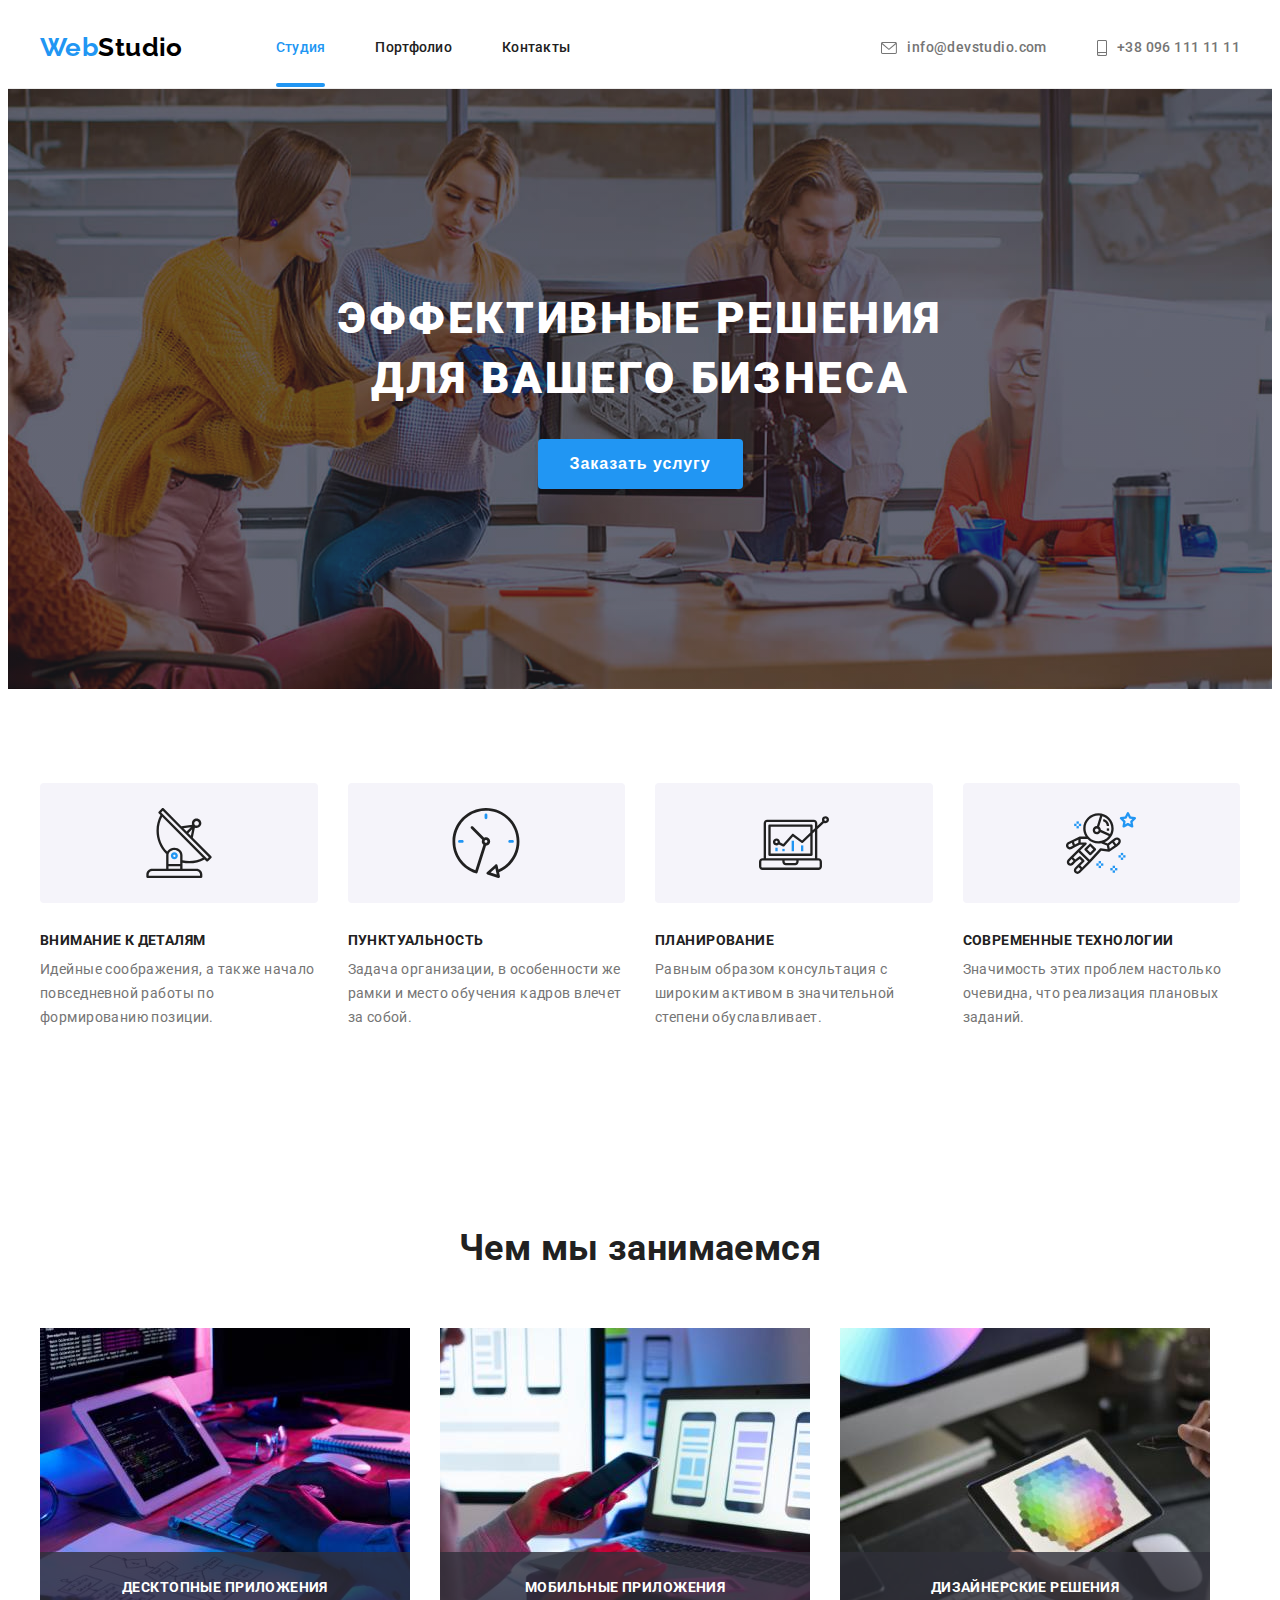
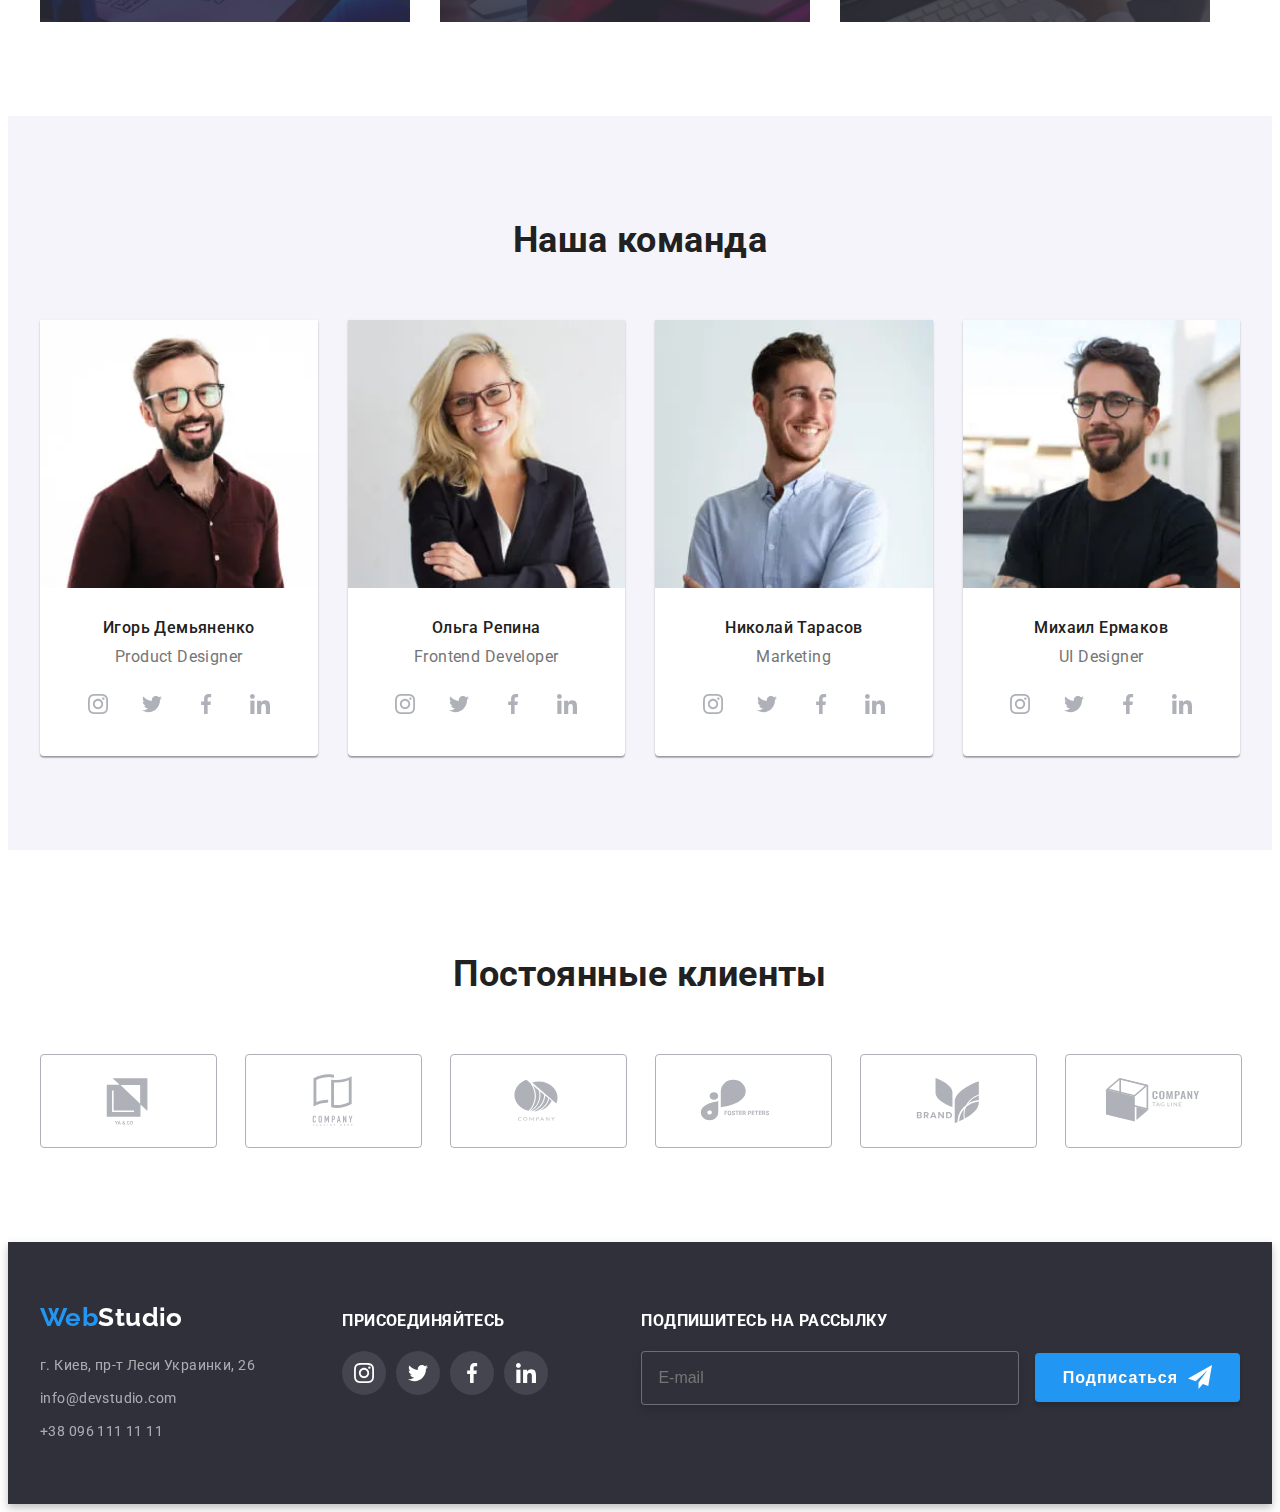
==== commit b7cbda40: "butter left" ====
--- a/index.html
+++ b/index.html
@@ -4,6 +4,7 @@
     <meta charset="UTF-8" />
     <meta http-equiv="X-UA-Compatible" content="IE=edge" />
     <meta name="viewport" content="width=device-width, initial-scale=1.0" />
+    <meta name="description" content="WebStudio" />
     <link
       rel="stylesheet"
       href="https://cdnjs.cloudflare.com/ajax/libs/modern-normalize/1.1.0/modern-normalize.min.css"
@@ -70,7 +71,12 @@
           <button class="hero__button" data-modal-open type="button">Заказать услугу</button>
           <div class="backdrop is-hidden" data-modal>
             <div class="modal">
-              <button class="modal__close-button" data-modal-close type="button">
+              <button
+                class="modal__close-button"
+                data-modal-close
+                type="button"
+                aria-label="Закрыть"
+              >
                 <svg class="modal__close-icon" width="18" height="18">
                   <use href="./images/icons.svg#icon-close"></use>
                 </svg>
@@ -210,7 +216,62 @@
           <h2 class="section-title">Наша команда</h2>
           <ul class="teammate">
             <li class="teammate__item">
-              <img src="./images/team-card-1.jpg" width="270" height="260" alt="Игорь Демьяненко" />
+              <picture>
+                <!-- WEBP -->
+                <source
+                  srcset="
+                    images/teammates/teammate-card-1-desktop.webp    1x,
+                    images/teammates/teammate-card-1-desktop@2x.webp 2x
+                  "
+                  type="image/webp"
+                  media="(min-width: 1200px)"
+                />
+                <source
+                  srcset="
+                    /images/teammates/teammate-card-1-tablet.webp    1x,
+                    /images/teammates/teammate-card-1-tablet@2x.webp 2x
+                  "
+                  type="image/webp"
+                  media="(min-width: 768px)"
+                />
+                <source
+                  srcset="
+                    ./images/teammates/teammate-card-1-mobile.webp    1x,
+                    ./images/teammates/teammate-card-1-mobile@2x.webp 2x
+                  "
+                  type="image/webp"
+                  media="(max-width: 767px)"
+                />
+                <!-- JPEG -->
+                <source
+                  srcset="
+                    ./images/teammates/teammate-card-1-desktop.jpg    1x,
+                    ./images/teammates/teammate-card-1-desktop@2x.jpg 2x
+                  "
+                  media="(min-width: 1200px)"
+                />
+                <source
+                  srcset="
+                    ./images/teammates/teammate-card-1-tablet         1x,
+                    ./images/teammates/teammate-card-1-tablett@2x.jpg 2x
+                  "
+                  media="(min-width: 768px)"
+                />
+                <source
+                  srcset="
+                    ./images/teammates/teammate-card-1-mobile.jpg    1x,
+                    ./images/teammates/teammate-card-1-mobile@2x.jpg 2x
+                  "
+                  media="(max-width: 767px)"
+                />
+                <img
+                  src="./images/teammates/teammate-card-1-mobile.jpg"
+                  alt="Игорь Демьяненко"
+                  loading="lazy"
+                  width="450"
+                  height="460"
+                />
+              </picture>
               <div class="teammate__thumb">
                 <h3 class="teammate__title">Игорь Демьяненко</h3>
                 <p class="teammate__text">Product Designer</p>
@@ -247,7 +308,62 @@
               </div>
             </li>
             <li class="teammate__item">
-              <img src="./images/team-card-2.jpg" width="270" height="260" alt="Ольга Репина" />
+              <picture>
+                <!-- WEBP -->
+                <source
+                  srcset="
+                    images/teammates/teammate-card-2-desktop.webp    1x,
+                    images/teammates/teammate-card-2-desktop@2x.webp 2x
+                  "
+                  type="image/webp"
+                  media="(min-width: 1200px)"
+                />
+                <source
+                  srcset="
+                    /images/teammates/teammate-card-2-tablet.webp    1x,
+                    /images/teammates/teammate-card-2-tablet@2x.webp 2x
+                  "
+                  type="image/webp"
+                  media="(min-width: 768px)"
+                />
+                <source
+                  srcset="
+                    ./images/teammates/teammate-card-2-mobile.webp    1x,
+                    ./images/teammates/teammate-card-2-mobile@2x.webp 2x
+                  "
+                  type="image/webp"
+                  media="(max-width: 767px)"
+                />
+                <!-- JPEG -->
+                <source
+                  srcset="
+                    ./images/teammates/teammate-card-2-desktop.jpg    1x,
+                    ./images/teammates/teammate-card-2-desktop@2x.jpg 2x
+                  "
+                  media="(min-width: 1200px)"
+                />
+                <source
+                  srcset="
+                    ./images/teammates/teammate-card-2-tablet         1x,
+                    ./images/teammates/teammate-card-2-tablett@2x.jpg 2x
+                  "
+                  media="(min-width: 768px)"
+                />
+                <source
+                  srcset="
+                    ./images/teammates/teammate-card-2-mobile.jpg    1x,
+                    ./images/teammates/teammate-card-2-mobile@2x.jpg 2x
+                  "
+                  media="(max-width: 767px)"
+                />
+                <img
+                  src="./images/teammates/teammate-card-2-mobile.jpg"
+                  alt=">Ольга Репина"
+                  loading="lazy"
+                  width="450"
+                  height="460"
+                />
+              </picture>
               <div class="teammate__thumb">
                 <h3 class="teammate__title">Ольга Репина</h3>
                 <p class="teammate__text">Frontend Developer</p>
@@ -284,7 +400,62 @@
               </div>
             </li>
             <li class="teammate__item">
-              <img src="./images/team-card-3.jpg" width="270" height="260" alt="Николай Тарасов" />
+              <picture>
+                <!-- WEBP -->
+                <source
+                  srcset="
+                    images/teammates/teammate-card-3-desktop.webp    1x,
+                    images/teammates/teammate-card-3-desktop@2x.webp 2x
+                  "
+                  type="image/webp"
+                  media="(min-width: 1200px)"
+                />
+                <source
+                  srcset="
+                    /images/teammates/teammate-card-3-tablet.webp    1x,
+                    /images/teammates/teammate-card-3-tablet@2x.webp 2x
+                  "
+                  type="image/webp"
+                  media="(min-width: 768px)"
+                />
+                <source
+                  srcset="
+                    ./images/teammates/teammate-card-3-mobile.webp    1x,
+                    ./images/teammates/teammate-card-3-mobile@2x.webp 2x
+                  "
+                  type="image/webp"
+                  media="(max-width: 767px)"
+                />
+                <!-- JPEG -->
+                <source
+                  srcset="
+                    ./images/teammates/teammate-card-3-desktop.jpg    1x,
+                    ./images/teammates/teammate-card-3-desktop@2x.jpg 2x
+                  "
+                  media="(min-width: 1200px)"
+                />
+                <source
+                  srcset="
+                    ./images/teammates/teammate-card-3-tablet         1x,
+                    ./images/teammates/teammate-card-3-tablett@2x.jpg 2x
+                  "
+                  media="(min-width: 768px)"
+                />
+                <source
+                  srcset="
+                    ./images/teammates/teammate-card-3-mobile.jpg    1x,
+                    ./images/teammates/teammate-card-3-mobile@2x.jpg 2x
+                  "
+                  media="(max-width: 767px)"
+                />
+                <img
+                  src="./images/teammates/teammate-card-3-mobile.jpg"
+                  alt=">Николай Тарасов"
+                  loading="lazy"
+                  width="450"
+                  height="460"
+                />
+              </picture>
               <div class="teammate__thumb">
                 <h3 class="teammate__title">Николай Тарасов</h3>
                 <p class="teammate__text">Marketing</p>
@@ -321,7 +492,62 @@
               </div>
             </li>
             <li class="teammate__item">
-              <img src="./images/team-card-4.jpg" width="270" height="260" alt="Михаил Ермаков" />
+              <picture>
+                <!-- WEBP -->
+                <source
+                  srcset="
+                    images/teammates/teammate-card-4-desktop.webp    1x,
+                    images/teammates/teammate-card-4-desktop@2x.webp 2x
+                  "
+                  type="image/webp"
+                  media="(min-width: 1200px)"
+                />
+                <source
+                  srcset="
+                    /images/teammates/teammate-card-4-tablet.webp    1x,
+                    /images/teammates/teammate-card-4-tablet@2x.webp 2x
+                  "
+                  type="image/webp"
+                  media="(min-width: 768px)"
+                />
+                <source
+                  srcset="
+                    ./images/teammates/teammate-card-4-mobile.webp    1x,
+                    ./images/teammates/teammate-card-4-mobile@2x.webp 2x
+                  "
+                  type="image/webp"
+                  media="(max-width: 767px)"
+                />
+                <!-- JPEG -->
+                <source
+                  srcset="
+                    ./images/teammates/teammate-card-4-desktop.jpg    1x,
+                    ./images/teammates/teammate-card-4-desktop@2x.jpg 2x
+                  "
+                  media="(min-width: 1200px)"
+                />
+                <source
+                  srcset="
+                    ./images/teammates/teammate-card-4-tablet         1x,
+                    ./images/teammates/teammate-card-4-tablett@2x.jpg 2x
+                  "
+                  media="(min-width: 768px)"
+                />
+                <source
+                  srcset="
+                    ./images/teammates/teammate-card-4-mobile.jpg    1x,
+                    ./images/teammates/teammate-card-4-mobile@2x.jpg 2x
+                  "
+                  media="(max-width: 767px)"
+                />
+                <img
+                  src="./images/teammates/teammate-card-4-mobile.jpg"
+                  alt=">Михаил Ермаков"
+                  loading="lazy"
+                  width="450"
+                  height="460"
+                />
+              </picture>
               <div class="teammate__thumb">
                 <h3 class="teammate__title">Михаил Ермаков</h3>
                 <p class="teammate__text">UI Designer</p>
@@ -437,6 +663,7 @@
                 href="https://instagram.com/"
                 target="_blank"
                 class="socials__link socials__link--footer"
+                rel="noopener"
               >
                 <svg class="socials__icon" width="20" height="20">
                   <use href="./images/icons.svg#icon-instagram"></use>
@@ -448,6 +675,7 @@
                 href="https://twitter.com/"
                 target="_blank"
                 class="socials__link socials__link--footer"
+                rel="noopener noreferrer"
               >
                 <svg class="socials__icon" width="20" height="20">
                   <use href="./images/icons.svg#icon-twitter"></use>
@@ -459,6 +687,7 @@
                 href="https://facebook.com/"
                 target="_blank"
                 class="socials__link socials__link--footer"
+                rel="noopener noreferrer"
               >
                 <svg class="socials__icon" width="20" height="20">
                   <use href="./images/icons.svg#icon-facebook"></use>
@@ -470,6 +699,7 @@
                 href="https://linkedin.com/"
                 target="_blank"
                 class="socials__link socials__link--footer"
+                rel="noopener noreferrer"
               >
                 <svg class="socials__icon" width="20" height="20">
                   <use href="./images/icons.svg#icon-linkedin"></use>
--- a/css/main.min.css
+++ b/css/main.min.css
@@ -1,2 +1,2 @@
-.visually-hidden{position:absolute;width:1px;height:1px;margin:-1px;border:0;padding:0;white-space:nowrap;-webkit-clip-path:inset(100%);clip-path:inset(100%);clip:rect(0 0 0 0);overflow:hidden}body{background-color:#fff;font-family:"Roboto",sans-serif;letter-spacing:0.03em;font-size:14px;line-height:1.71;color:#757575}h1,h2,h3,h4,h5,h6,p{margin:0}ul{margin:0;padding:0;list-style:none}img{display:block;max-width:100%;height:auto}a{text-decoration:none}button{cursor:pointer;border:none}.container{margin:0 auto;padding:0 15px}@media screen and (min-width: 480px){.container{width:480px}}@media screen and (min-width: 768px){.container{width:768px}}@media screen and (min-width: 1200px){.container{width:1200px}}.logo{padding-top:24px;padding-bottom:25px;font-family:"Raleway",sans-serif;font-weight:700;font-size:26px;line-height:1.19;color:#2196f3}.logo__header{color:#000}.logo__footer{color:#fff}.footer .logo{padding:0}.site-navigation{display:-webkit-box;display:-ms-flexbox;display:flex;-webkit-box-align:center;-ms-flex-align:center;align-items:center;-webkit-box-pack:center;-ms-flex-pack:center;justify-content:center}.site-navigation__list{display:-webkit-box;display:-ms-flexbox;display:flex;margin-left:93px}.site-navigation__item:not(:last-child){margin-right:50px}.site-navigation__link{position:relative;padding-top:32px;padding-bottom:32px;font-weight:500;line-height:1.14;letter-spacing:0.02em;color:#212121;-webkit-transition:color 250ms cubic-bezier(0.4, 0, 0.2, 1);transition:color 250ms cubic-bezier(0.4, 0, 0.2, 1)}.site-navigation__link::before{content:'';position:absolute;bottom:0;display:block;width:100%;height:4px;border-radius:2px;background-color:#2196f3;opacity:0;-webkit-transform:scaleX(0);transform:scaleX(0);-webkit-transition:opacity 250ms cubic-bezier(0.4, 0, 0.2, 1),-webkit-transform 250ms cubic-bezier(0.4, 0, 0.2, 1);transition:opacity 250ms cubic-bezier(0.4, 0, 0.2, 1),-webkit-transform 250ms cubic-bezier(0.4, 0, 0.2, 1);transition:transform 250ms cubic-bezier(0.4, 0, 0.2, 1),opacity 250ms cubic-bezier(0.4, 0, 0.2, 1);transition:transform 250ms cubic-bezier(0.4, 0, 0.2, 1),opacity 250ms cubic-bezier(0.4, 0, 0.2, 1),-webkit-transform 250ms cubic-bezier(0.4, 0, 0.2, 1)}.site-navigation__link:hover,.site-navigation__link:focus{color:#2196f3}.site-navigation__link:hover::before,.site-navigation__link:focus::before{opacity:1;-webkit-transform:scaleX(1);transform:scaleX(1)}.site-navigation__link--current{color:#2196f3}.site-navigation__link--current::after{content:'';position:absolute;display:block;width:100%;height:4px;bottom:0;border-radius:2px;background:#2196f3}.contacts{display:-webkit-box;display:-ms-flexbox;display:flex;margin-left:auto}.contacts__item{display:-webkit-box;display:-ms-flexbox;display:flex}.contacts__item:not(:last-child){margin-right:50px}.contacts__link{display:-webkit-box;display:-ms-flexbox;display:flex;-webkit-box-align:center;-ms-flex-align:center;align-items:center;-webkit-box-pack:center;-ms-flex-pack:center;justify-content:center;font-weight:500;color:inherit;-webkit-transition:color 250ms cubic-bezier(0.4, 0, 0.2, 1),fill 250ms cubic-bezier(0.4, 0, 0.2, 1);transition:color 250ms cubic-bezier(0.4, 0, 0.2, 1),fill 250ms cubic-bezier(0.4, 0, 0.2, 1)}.contacts__link:hover,.contacts__link:focus{color:#2196f3;fill:currentColor}.contacts__icon{margin-right:10px;fill:currentColor}.section{padding-top:60px;padding-bottom:60px}@media screen and (min-width: 1200px){.section{padding-top:94px;padding-bottom:94px}}.section-title{font-weight:700;font-size:36px;line-height:1.67;text-align:center;margin-bottom:30px;color:#212121}@media screen and (min-width: 1200px){.section-title{margin-bottom:50px}}.hero__button{padding:10px 32px;cursor:pointer;border:none;border-radius:4px;font-weight:700;font-size:16px;line-height:1.87;letter-spacing:0.06em;color:#fff;background-color:#2196f3;-webkit-box-shadow:0px 4px 4px rgba(0,0,0,0.15);box-shadow:0px 4px 4px rgba(0,0,0,0.15);-webkit-transition:background-color 250ms cubic-bezier(0.4, 0, 0.2, 1);transition:background-color 250ms cubic-bezier(0.4, 0, 0.2, 1)}.hero__button:hover,.hero__button:focus{background-color:#188ce8}.send-button{padding:10px 55px;cursor:pointer;border:none;border-radius:4px;font-weight:700;font-size:16px;line-height:1.87;letter-spacing:0.06em;color:#fff;background-color:#2196f3;-webkit-box-shadow:0px 4px 4px rgba(0,0,0,0.15);box-shadow:0px 4px 4px rgba(0,0,0,0.15);-webkit-transition:background-color 250ms cubic-bezier(0.4, 0, 0.2, 1);transition:background-color 250ms cubic-bezier(0.4, 0, 0.2, 1)}.send-button:hover,.send-button:focus{background-color:#188ce8}.subscribe__button{padding:10px 28px;cursor:pointer;border:none;border-radius:4px;font-weight:700;font-size:16px;line-height:1.87;letter-spacing:0.06em;color:#fff;background-color:#2196f3;-webkit-box-shadow:0px 4px 4px rgba(0,0,0,0.15);box-shadow:0px 4px 4px rgba(0,0,0,0.15);display:-webkit-inline-box;display:-ms-inline-flexbox;display:inline-flex;-webkit-box-align:center;-ms-flex-align:center;align-items:center;-webkit-box-pack:center;-ms-flex-pack:center;justify-content:center;-webkit-transition:background-color 250ms cubic-bezier(0.4, 0, 0.2, 1);transition:background-color 250ms cubic-bezier(0.4, 0, 0.2, 1)}.subscribe__button:hover,.subscribe__button:focus{color:#fff;background-color:#188ce8;-webkit-box-shadow:0px 3px 1px rgba(0,0,0,0.1),0px 1px 2px rgba(0,0,0,0.08),0px 2px 2px rgba(0,0,0,0.12);box-shadow:0px 3px 1px rgba(0,0,0,0.1),0px 1px 2px rgba(0,0,0,0.08),0px 2px 2px rgba(0,0,0,0.12)}.filter__button{padding:6px 22px;cursor:pointer;border:none;border-radius:4px;font-weight:500;font-size:16px;line-height:1.62;letter-spacing:0.06em;color:#212121;background-color:#f5f4fa;-webkit-box-shadow:none;box-shadow:none;-webkit-transition:color 250ms cubic-bezier(0.4, 0, 0.2, 1),background-color 250ms cubic-bezier(0.4, 0, 0.2, 1),-webkit-box-shadow 250ms cubic-bezier(0.4, 0, 0.2, 1);transition:color 250ms cubic-bezier(0.4, 0, 0.2, 1),background-color 250ms cubic-bezier(0.4, 0, 0.2, 1),-webkit-box-shadow 250ms cubic-bezier(0.4, 0, 0.2, 1);transition:color 250ms cubic-bezier(0.4, 0, 0.2, 1),background-color 250ms cubic-bezier(0.4, 0, 0.2, 1),box-shadow 250ms cubic-bezier(0.4, 0, 0.2, 1);transition:color 250ms cubic-bezier(0.4, 0, 0.2, 1),background-color 250ms cubic-bezier(0.4, 0, 0.2, 1),box-shadow 250ms cubic-bezier(0.4, 0, 0.2, 1),-webkit-box-shadow 250ms cubic-bezier(0.4, 0, 0.2, 1)}.filter__button:hover,.filter__button:focus{color:#fff;background-color:#2196f3;-webkit-box-shadow:0px 3px 1px rgba(0,0,0,0.1),0px 1px 2px rgba(0,0,0,0.08),0px 2px 2px rgba(0,0,0,0.12);box-shadow:0px 3px 1px rgba(0,0,0,0.1),0px 1px 2px rgba(0,0,0,0.08),0px 2px 2px rgba(0,0,0,0.12)}.backdrop{position:fixed;z-index:1;top:0;left:0;right:0;bottom:0;background-color:rgba(0,0,0,0.2);opacity:1;-webkit-transition:opacity 250ms cubic-bezier(0.4, 0, 0.2, 1);transition:opacity 250ms cubic-bezier(0.4, 0, 0.2, 1)}.backdrop.is-hidden{opacity:0;pointer-events:none}.backdrop.is-hidden .modal{-webkit-transform:translate(-50%, -50%) scale(1);transform:translate(-50%, -50%) scale(1)}.modal{position:absolute;top:50%;left:50%;width:528px;height:581px;background-color:#fff;-webkit-box-shadow:0px 1px 3px rgba(0,0,0,0.12),0px 1px 1px rgba(0,0,0,0.14),0px 2px 1px rgba(0,0,0,0.2);box-shadow:0px 1px 3px rgba(0,0,0,0.12),0px 1px 1px rgba(0,0,0,0.14),0px 2px 1px rgba(0,0,0,0.2);border-radius:4px;-webkit-transform:translate(-50%, -50%) scale(1);transform:translate(-50%, -50%) scale(1);-webkit-transition:-webkit-transform 250ms cubic-bezier(0.4, 0, 0.2, 1);transition:-webkit-transform 250ms cubic-bezier(0.4, 0, 0.2, 1);transition:transform 250ms cubic-bezier(0.4, 0, 0.2, 1);transition:transform 250ms cubic-bezier(0.4, 0, 0.2, 1), -webkit-transform 250ms cubic-bezier(0.4, 0, 0.2, 1)}.modal__close-button{display:-webkit-box;display:-ms-flexbox;display:flex;-webkit-box-align:center;-ms-flex-align:center;align-items:center;-webkit-box-pack:center;-ms-flex-pack:center;justify-content:center;position:absolute;margin:0;top:8px;right:8px;width:30px;height:30px;border-radius:50%;outline:none;cursor:pointer;border:1px solid rgba(0,0,0,0.1);background-color:#fff;fill:#212121;-webkit-transition:fill 250ms cubic-bezier(0.4, 0, 0.2, 1);transition:fill 250ms cubic-bezier(0.4, 0, 0.2, 1)}.modal__close-button:hover .modal__close-icon,.modal__close-button:focus .modal__close-icon{fill:#2196f3}.form{padding:40px;background:#fff;-webkit-box-shadow:0px 1px 3px rgba(0,0,0,0.12),0px 1px 1px rgba(0,0,0,0.14),0px 2px 1px rgba(0,0,0,0.2);box-shadow:0px 1px 3px rgba(0,0,0,0.12),0px 1px 1px rgba(0,0,0,0.14),0px 2px 1px rgba(0,0,0,0.2);border-radius:4px}.form__title{margin-bottom:12px;font-weight:700;font-size:20px;line-height:1.15;color:#212121}.form__field{text-align:start;position:relative;-webkit-box-orient:vertical;-webkit-box-direction:normal;-ms-flex-direction:column;flex-direction:column;margin-bottom:10px}.form__label{margin-bottom:4px;font-size:12px;line-height:1.17;letter-spacing:0.01em;color:var(--secondary-text-color)}.form__input{display:block;width:100%;height:40px;border:1px solid rgba(33,33,33,0.2);border-radius:4px;padding-left:42px;cursor:pointer;-webkit-transition:border 250ms cubic-bezier(0.4, 0, 0.2, 1);transition:border 250ms cubic-bezier(0.4, 0, 0.2, 1)}.form__input:focus{border:1px solid #2196f3;outline:none}.form__input:focus+.form__icon{fill:#2196f3}.form__icon{position:absolute;top:50%;left:12px;fill:#212121;-webkit-transition:fill 250ms cubic-bezier(0.4, 0, 0.2, 1);transition:fill 250ms cubic-bezier(0.4, 0, 0.2, 1)}.comment-field{display:block;margin-bottom:20px;text-align:start}.comment-field__text{padding:12px 16px;resize:none;width:100%;height:120px;border:1px solid rgba(33,33,33,0.2);border-radius:4px}.comment-field__text:focus{border:1px solid #2196f3;outline:none}.checkbox{margin-bottom:30px}.checkbox__label{display:-webkit-box;display:-ms-flexbox;display:flex;-webkit-box-align:center;-ms-flex-align:center;align-items:center;-webkit-box-pack:center;-ms-flex-pack:center;justify-content:center}.checkbox__input{appearance:none;-moz-appearance:none;-webkit-appearance:none}.checkbox__icon{cursor:pointer;margin-right:8px;border:2px solid #212121;border-radius:2px;-webkit-transition:border 250ms cubic-bezier(0.4, 0, 0.2, 1),background-color 250ms cubic-bezier(0.4, 0, 0.2, 1);transition:border 250ms cubic-bezier(0.4, 0, 0.2, 1),background-color 250ms cubic-bezier(0.4, 0, 0.2, 1)}.checkbox__input:checked+.checkbox__icon{background-color:#2196f3;border:2px solid #2196f3;border-radius:2px}.checkbox__input:focus-visible+.checkbox__icon{border-color:#2196f3}.checkbox__text{display:inline-block}.checkbox__link{font-size:14px;line-height:1.71;text-decoration:underline;color:#2196f3}.socials{display:-webkit-box;display:-ms-flexbox;display:flex;-webkit-box-align:center;-ms-flex-align:center;align-items:center;-webkit-box-pack:center;-ms-flex-pack:center;justify-content:center;margin-top:16px}.socials__item{fill:currentColor}.socials__item:not(:last-child){margin-right:10px}.socials__link{display:-webkit-box;display:-ms-flexbox;display:flex;-webkit-box-align:center;-ms-flex-align:center;align-items:center;-webkit-box-pack:center;-ms-flex-pack:center;justify-content:center;width:44px;height:44px;border-radius:50%;fill:#afb1b8;background-color:transparent;-webkit-transition:fill 250ms cubic-bezier(0.4, 0, 0.2, 1),background-color 250ms cubic-bezier(0.4, 0, 0.2, 1);transition:fill 250ms cubic-bezier(0.4, 0, 0.2, 1),background-color 250ms cubic-bezier(0.4, 0, 0.2, 1)}.socials__link--footer{fill:#fff;background-color:rgba(255,255,255,0.1)}.socials__link:hover,.socials__link:focus{fill:#fff;background-color:#2196f3}.address{margin-top:20px;font-style:normal}@media screen and (max-width: 1199px){.address{margin-bottom:60px}}.address .address__item:not(:last-child){margin-bottom:9px}.address .address__link{color:rgba(255,255,255,0.6);-webkit-transition:color 250ms cubic-bezier(0.4, 0, 0.2, 1);transition:color 250ms cubic-bezier(0.4, 0, 0.2, 1)}.address .address__link:hover,.address .address__link:focus{color:#fff}@media screen and (max-width: 1199px){.footer-socials{margin-bottom:60px}}.footer-socials .footer-socials__title{margin-bottom:20px;font-weight:700;line-height:1.14;text-transform:uppercase;color:#fff}@media screen and (min-width: 1200px){.subscribe{margin-left:93px}}.subscribe__title{margin-bottom:20px;font-weight:700;line-height:1.14;text-transform:uppercase;color:#fff}.subscribe__input{padding-left:16px;height:50px;border:1px solid rgba(255,255,255,0.3);background-color:#2f303a;-webkit-filter:drop-shadow(0px 4px 4px rgba(0,0,0,0.15));filter:drop-shadow(0px 4px 4px rgba(0,0,0,0.15));border-radius:4px;-webkit-transition:border 250ms cubic-bezier(0.4, 0, 0.2, 1);transition:border 250ms cubic-bezier(0.4, 0, 0.2, 1);font-size:16px;line-height:1.25;color:rgba(255,255,255,0.6)}@media screen and (max-width: 767px){.subscribe__input{width:100%;margin-bottom:30px}}@media screen and (min-width: 768px) and (max-width: 1199px){.subscribe__input{display:-webkit-box;display:-ms-flexbox;display:flex;-webkit-box-orient:vertical;-webkit-box-direction:normal;-ms-flex-direction:column;flex-direction:column;width:450px;margin-bottom:30px}}@media screen and (min-width: 1200px){.subscribe__input{margin-right:12px;width:358px}}.subscribe__input:focus{border:1px solid #2196f3;outline:none}.subscribe__icon{margin-left:10px}.header{border-bottom:1px solid #ececec}.header .container{display:-webkit-box;display:-ms-flexbox;display:flex;-webkit-box-align:center;-ms-flex-align:center;align-items:center;-webkit-box-pack:center;-ms-flex-pack:center;justify-content:center}.hero{margin:0 auto;padding:118px 0;text-align:center;-webkit-box-align:center;-ms-flex-align:center;align-items:center;min-width:100%;background-repeat:no-repeat;background-position:center;background-size:cover;background-color:#2f303a}@media screen and (max-width: 767px){.hero{background-image:-webkit-gradient(linear, left top, right top, from(rgba(47,48,58,0.4)), to(rgba(47,48,58,0.4))),url("../images/hero/hero-mobile.jpg");background-image:linear-gradient(to right, rgba(47,48,58,0.4), rgba(47,48,58,0.4)),url("../images/hero/hero-mobile.jpg")}}@media screen and (max-width: 767px) and (min-device-pixel-ratio: 2), screen and (max-width: 767px) and (-webkit-min-device-pixel-ratio: 2), screen and (max-width: 767px) and (min-resolution: 192dpi), screen and (max-width: 767px) and (min-resolution: 2dppx){.hero{background-image:-webkit-gradient(linear, left top, right top, from(rgba(47,48,58,0.4)), to(rgba(47,48,58,0.4))),url("../images/hero/hero-mobile@2x.jpg");background-image:linear-gradient(to right, rgba(47,48,58,0.4), rgba(47,48,58,0.4)),url("../images/hero/hero-mobile@2x.jpg")}}@media screen and (min-width: 768px) and (max-width: 1199px){.hero{background-image:-webkit-gradient(linear, left top, right top, from(rgba(47,48,58,0.4)), to(rgba(47,48,58,0.4))),url("../images/hero/hero-tablet.jpg");background-image:linear-gradient(to right, rgba(47,48,58,0.4), rgba(47,48,58,0.4)),url("../images/hero/hero-tablet.jpg")}}@media screen and (min-width: 768px) and (max-width: 1199px) and (min-device-pixel-ratio: 2), screen and (min-width: 768px) and (max-width: 1199px) and (-webkit-min-device-pixel-ratio: 2), screen and (min-width: 768px) and (max-width: 1199px) and (min-resolution: 192dpi), screen and (min-width: 768px) and (max-width: 1199px) and (min-resolution: 2dppx){.hero{background-image:-webkit-gradient(linear, left top, right top, from(rgba(47,48,58,0.4)), to(rgba(47,48,58,0.4))),url("../images/hero/hero-tablet@2x.jpg");background-image:linear-gradient(to right, rgba(47,48,58,0.4), rgba(47,48,58,0.4)),url("../images/hero/hero-tablet@2x.jpg")}}@media screen and (min-width: 1200px){.hero{padding-top:200px;padding-bottom:200px;background-image:-webkit-gradient(linear, left top, right top, from(rgba(47,48,58,0.4)), to(rgba(47,48,58,0.4))),url("../images/hero/hero-desktop.jpg");background-image:linear-gradient(to right, rgba(47,48,58,0.4), rgba(47,48,58,0.4)),url("../images/hero/hero-desktop.jpg")}}@media screen and (min-width: 1200px) and (min-device-pixel-ratio: 2), screen and (min-width: 1200px) and (-webkit-min-device-pixel-ratio: 2), screen and (min-width: 1200px) and (min-resolution: 192dpi), screen and (min-width: 1200px) and (min-resolution: 2dppx){.hero{background-image:-webkit-gradient(linear, left top, right top, from(rgba(47,48,58,0.4)), to(rgba(47,48,58,0.4))),url("../images/hero/hero-desktop@2x.jpg");background-image:linear-gradient(to right, rgba(47,48,58,0.4), rgba(47,48,58,0.4)),url("../images/hero/hero-desktop@2x.jpg")}}.hero__title{margin:0 auto 30px;letter-spacing:0.06em;text-transform:uppercase;color:#fff;word-wrap:break-word}@media screen and (max-width: 1199px){.hero__title{font-size:26px;line-height:1.62;width:360px}}@media screen and (min-width: 1200px){.hero__title{width:696px;font-weight:900;font-size:44px;line-height:1.36}}@media screen and (min-width: 768px){.advantages{margin:-15px;display:-webkit-box;display:-ms-flexbox;display:flex;-ms-flex-wrap:wrap;flex-wrap:wrap}}@media screen and (max-width: 767px){.advantages__item:not(:last-child){margin-bottom:30px}}@media screen and (min-width: 768px){.advantages__item{margin:15px;-ms-flex-preferred-size:calc((100% - 4 * 15px) / 2);flex-basis:calc((100% - 4 * 15px) / 2)}}@media screen and (min-width: 1200px){.advantages__item{-ms-flex-preferred-size:calc((100% - 8 * 15px) / 4);flex-basis:calc((100% - 8 * 15px) / 4)}}.advantages__title{font-weight:700;font-size:14px;line-height:1.14;text-transform:uppercase;color:#212121;margin-bottom:10px}.advantages__picture{display:-webkit-box;display:-ms-flexbox;display:flex;-webkit-box-align:center;-ms-flex-align:center;align-items:center;-webkit-box-pack:center;-ms-flex-pack:center;justify-content:center;width:100%;height:120px;margin-bottom:30px;background-color:#f5f4fa;border-radius:4px}.advantages__text{word-wrap:break-word}@media screen and (max-width: 1199px){.section__what-we-do{display:none;padding-top:0}}@media screen and (min-width: 1200px){.section__what-we-do .what-we-do{display:-webkit-box;display:-ms-flexbox;display:flex}.section__what-we-do .what-we-do__item{position:relative}.section__what-we-do .what-we-do__item:not(:last-child){margin-right:30px}.section__what-we-do .what-we-do__overlay-title{position:absolute;display:-webkit-box;display:-ms-flexbox;display:flex;-webkit-box-align:center;-ms-flex-align:center;align-items:center;-webkit-box-pack:center;-ms-flex-pack:center;justify-content:center;bottom:0;width:100%;height:70px;font-weight:700;font-size:14px;line-height:1.16;letter-spacing:0.03em;text-transform:uppercase;color:#fff;background-color:rgba(47,48,58,0.8)}}.section__teammate{background-color:#f5f4fa}@media screen and (min-width: 768px){.teammate{margin:-15px;display:-webkit-box;display:-ms-flexbox;display:flex;-ms-flex-wrap:wrap;flex-wrap:wrap}}.teammate__item{background-color:#fff;-webkit-box-shadow:0px 1px 3px rgba(0,0,0,0.12),0px 1px 1px rgba(0,0,0,0.14),0px 2px 1px rgba(0,0,0,0.2);box-shadow:0px 1px 3px rgba(0,0,0,0.12),0px 1px 1px rgba(0,0,0,0.14),0px 2px 1px rgba(0,0,0,0.2);border-radius:0px 0px 4px 4px}@media screen and (max-width: 767px){.teammate__item:not(:last-child){margin-bottom:30px}}@media screen and (min-width: 768px){.teammate__item{margin:15px;-ms-flex-preferred-size:calc((100% - 4 * 15px) / 2);flex-basis:calc((100% - 4 * 15px) / 2)}}@media screen and (min-width: 1200px){.teammate__item{-ms-flex-preferred-size:calc((100% - 8 * 15px) / 4);flex-basis:calc((100% - 8 * 15px) / 4)}}.teammate__thumb{padding:30px 0}.teammate__title{font-weight:500;font-size:16px;text-align:center;line-height:1.19;color:#212121}.teammate__text{font-size:16px;line-height:1.19;text-align:center;margin-top:10px}.clients{margin:-15px;display:-webkit-box;display:-ms-flexbox;display:flex;-ms-flex-wrap:wrap;flex-wrap:wrap}.clients__item{margin:15px}@media screen and (max-width: 767px){.clients__item{-ms-flex-preferred-size:calc((100% - 4 * 15px) / 2);flex-basis:calc((100% - 4 * 15px) / 2)}}@media screen and (min-width: 768px){.clients__item{-ms-flex-preferred-size:calc((100% - 6 * 15px) / 3);flex-basis:calc((100% - 6 * 15px) / 3)}}@media screen and (min-width: 1200px){.clients__item{-ms-flex-preferred-size:calc((100% - 12 * 15px) / 6);flex-basis:calc((100% - 12 * 15px) / 6)}}.clients__link{display:-webkit-box;display:-ms-flexbox;display:flex;-webkit-box-align:center;-ms-flex-align:center;align-items:center;-webkit-box-pack:center;-ms-flex-pack:center;justify-content:center;width:100%;height:92px;border-radius:4px;fill:#afb1b8;border:1px solid #afb1b8;-webkit-transition:fill 250ms cubic-bezier(0.4, 0, 0.2, 1),border 250ms cubic-bezier(0.4, 0, 0.2, 1);transition:fill 250ms cubic-bezier(0.4, 0, 0.2, 1),border 250ms cubic-bezier(0.4, 0, 0.2, 1)}.clients__link:hover,.clients__link:focus{fill:#2196f3;border:1px solid #2196f3}.filter{display:-webkit-box;display:-ms-flexbox;display:flex;-webkit-box-align:center;-ms-flex-align:center;align-items:center;-webkit-box-pack:center;-ms-flex-pack:center;justify-content:center;padding-bottom:50px}.filter__item:not(:last-child){margin-right:8px}.portfolio{display:-webkit-box;display:-ms-flexbox;display:flex;-ms-flex-wrap:wrap;flex-wrap:wrap;margin:-15px}.portfolio__item{margin:15px}.portfolio__link{display:block;-webkit-transition:-webkit-box-shadow 250ms cubic-bezier(0.4, 0, 0.2, 1);transition:-webkit-box-shadow 250ms cubic-bezier(0.4, 0, 0.2, 1);transition:box-shadow 250ms cubic-bezier(0.4, 0, 0.2, 1);transition:box-shadow 250ms cubic-bezier(0.4, 0, 0.2, 1), -webkit-box-shadow 250ms cubic-bezier(0.4, 0, 0.2, 1)}.portfolio__link:hover,.portfolio__link:focus{-webkit-box-shadow:0px 1px 1px rgba(0,0,0,0.12),0px 4px 4px rgba(0,0,0,0.06),1px 4px 6px rgba(0,0,0,0.16);box-shadow:0px 1px 1px rgba(0,0,0,0.12),0px 4px 4px rgba(0,0,0,0.06),1px 4px 6px rgba(0,0,0,0.16)}.portfolio__link:hover .portfolio__overlay-text,.portfolio__link:focus .portfolio__overlay-text{-webkit-transform:translateY(0);transform:translateY(0);opacity:1}.portfolio__overlay{position:relative;overflow:hidden}.portfolio__overlay-text{position:absolute;top:0;left:0;width:100%;height:100%;padding:63px 24px;font-size:18px;line-height:1.56;color:#fff;background-color:rgba(33,150,243,0.9);-webkit-transform:translateY(100%);transform:translateY(100%);opacity:0;-webkit-transition:opacity 250ms cubic-bezier(0.4, 0, 0.2, 1),-webkit-transform 250ms cubic-bezier(0.4, 0, 0.2, 1);transition:opacity 250ms cubic-bezier(0.4, 0, 0.2, 1),-webkit-transform 250ms cubic-bezier(0.4, 0, 0.2, 1);transition:transform 250ms cubic-bezier(0.4, 0, 0.2, 1),opacity 250ms cubic-bezier(0.4, 0, 0.2, 1);transition:transform 250ms cubic-bezier(0.4, 0, 0.2, 1),opacity 250ms cubic-bezier(0.4, 0, 0.2, 1),-webkit-transform 250ms cubic-bezier(0.4, 0, 0.2, 1)}.portfolio__thumb{border:1px solid #eeeeee;border-top:none;padding:20px 24px}.portfolio__title{font-weight:700;font-size:18px;line-height:2;letter-spacing:0.06em;color:#212121}.portfolio__description{font-size:16px;line-height:1.87;color:#757575}.footer{padding:60px 0;background-color:#2f303a;-webkit-filter:drop-shadow(0px 4px 4px rgba(0,0,0,0.25));filter:drop-shadow(0px 4px 4px rgba(0,0,0,0.25))}@media screen and (min-width: 768px){footer .container{display:-webkit-box;display:-ms-flexbox;display:flex;-ms-flex-wrap:wrap;flex-wrap:wrap}}@media screen and (max-width: 1199px){footer .container{-ms-flex-pack:distribute;justify-content:space-around;text-align:center}}@media screen and (min-width: 1200px){footer .container{-webkit-box-align:baseline;-ms-flex-align:baseline;align-items:baseline}}@media screen and (min-width: 1200px){.footer__address{-webkit-box-flex:1;-ms-flex-positive:1;flex-grow:1}}
+.visually-hidden{position:absolute;width:1px;height:1px;margin:-1px;border:0;padding:0;white-space:nowrap;-webkit-clip-path:inset(100%);clip-path:inset(100%);clip:rect(0 0 0 0);overflow:hidden}body{background-color:#fff;font-family:"Roboto",sans-serif;letter-spacing:0.03em;font-size:14px;line-height:1.71;color:#757575}h1,h2,h3,h4,h5,h6,p{margin:0}ul{margin:0;padding:0;list-style:none}img{display:block;max-width:100%;height:auto}a{text-decoration:none}button{cursor:pointer;border:none}.container{margin:0 auto;padding:0 15px}@media screen and (min-width: 480px){.container{width:480px}}@media screen and (min-width: 768px){.container{width:768px}}@media screen and (min-width: 1200px){.container{width:1200px}}.logo{padding-top:24px;padding-bottom:25px;font-family:"Raleway",sans-serif;font-weight:700;font-size:24px;line-height:1.17;color:#2196f3}@media screen and (min-width: 1200px){.logo{font-size:26px;line-height:1.19}}.logo__header{color:#000}.logo__footer{color:#fff}.footer .logo{padding:0}.site-navigation{display:-webkit-box;display:-ms-flexbox;display:flex}@media screen and (min-width: 768px){.site-navigation{display:-webkit-box;display:-ms-flexbox;display:flex;-webkit-box-align:center;-ms-flex-align:center;align-items:center;-webkit-box-pack:center;-ms-flex-pack:center;justify-content:center}}@media screen and (max-width: 767px){.site-navigation__list{display:none}}@media screen and (min-width: 768px){.site-navigation__list{display:-webkit-box;display:-ms-flexbox;display:flex;margin-left:88px}}@media screen and (min-width: 1200px){.site-navigation__list{margin-left:93px}}.site-navigation__item:not(:last-child){margin-right:50px}.site-navigation__link{position:relative;padding-top:32px;padding-bottom:32px;font-weight:500;line-height:1.14;letter-spacing:0.02em;color:#212121;-webkit-transition:color 250ms cubic-bezier(0.4, 0, 0.2, 1);transition:color 250ms cubic-bezier(0.4, 0, 0.2, 1)}.site-navigation__link::before{content:'';position:absolute;bottom:0;display:block;width:100%;height:4px;border-radius:2px;background-color:#2196f3;opacity:0;-webkit-transform:scaleX(0);transform:scaleX(0);-webkit-transition:opacity 250ms cubic-bezier(0.4, 0, 0.2, 1),-webkit-transform 250ms cubic-bezier(0.4, 0, 0.2, 1);transition:opacity 250ms cubic-bezier(0.4, 0, 0.2, 1),-webkit-transform 250ms cubic-bezier(0.4, 0, 0.2, 1);transition:transform 250ms cubic-bezier(0.4, 0, 0.2, 1),opacity 250ms cubic-bezier(0.4, 0, 0.2, 1);transition:transform 250ms cubic-bezier(0.4, 0, 0.2, 1),opacity 250ms cubic-bezier(0.4, 0, 0.2, 1),-webkit-transform 250ms cubic-bezier(0.4, 0, 0.2, 1)}.site-navigation__link:hover,.site-navigation__link:focus{color:#2196f3}.site-navigation__link:hover::before,.site-navigation__link:focus::before{opacity:1;-webkit-transform:scaleX(1);transform:scaleX(1)}.site-navigation__link--current{color:#2196f3}.site-navigation__link--current::after{content:'';position:absolute;display:block;width:100%;height:4px;bottom:0;border-radius:2px;background:#2196f3}@media screen and (max-width: 767px){.contacts{display:none}}@media screen and (min-width: 768px){.contacts{margin-left:auto}}@media screen and (min-width: 1200px){.contacts{display:-webkit-box;display:-ms-flexbox;display:flex}}.contacts__item{margin-left:auto;display:-webkit-box;display:-ms-flexbox;display:flex}@media screen and (min-width: 768px){.contacts__item:not(:last-child){margin-bottom:10px}}@media screen and (min-width: 1200px){.contacts__item:not(:last-child){margin-right:50px;margin-bottom:0}}.contacts__link{display:-webkit-box;display:-ms-flexbox;display:flex;-webkit-box-align:center;-ms-flex-align:center;align-items:center;-webkit-box-pack:center;-ms-flex-pack:center;justify-content:center;font-weight:500;color:inherit;-webkit-transition:color 250ms cubic-bezier(0.4, 0, 0.2, 1),fill 250ms cubic-bezier(0.4, 0, 0.2, 1);transition:color 250ms cubic-bezier(0.4, 0, 0.2, 1),fill 250ms cubic-bezier(0.4, 0, 0.2, 1)}.contacts__link:hover,.contacts__link:focus{color:#2196f3;fill:currentColor}.contacts__icon{margin-right:10px;fill:currentColor}.section{padding-top:60px;padding-bottom:60px}@media screen and (min-width: 1200px){.section{padding-top:94px;padding-bottom:94px}}.section-title{font-weight:700;font-size:28px;line-height:1.18;text-align:center;margin-bottom:30px;color:#212121}@media screen and (min-width: 1200px){.section-title{margin-bottom:50px;font-size:36px;line-height:1.67}}.hero__button{padding:10px 32px;cursor:pointer;border:none;border-radius:4px;font-weight:700;font-size:16px;line-height:1.87;letter-spacing:0.06em;color:#fff;background-color:#2196f3;-webkit-box-shadow:0px 4px 4px rgba(0,0,0,0.15);box-shadow:0px 4px 4px rgba(0,0,0,0.15);-webkit-transition:background-color 250ms cubic-bezier(0.4, 0, 0.2, 1);transition:background-color 250ms cubic-bezier(0.4, 0, 0.2, 1)}.hero__button:hover,.hero__button:focus{background-color:#188ce8}.send-button{padding:10px 55px;cursor:pointer;border:none;border-radius:4px;font-weight:700;font-size:16px;line-height:1.87;letter-spacing:0.06em;color:#fff;background-color:#2196f3;-webkit-box-shadow:0px 4px 4px rgba(0,0,0,0.15);box-shadow:0px 4px 4px rgba(0,0,0,0.15);-webkit-transition:background-color 250ms cubic-bezier(0.4, 0, 0.2, 1);transition:background-color 250ms cubic-bezier(0.4, 0, 0.2, 1)}.send-button:hover,.send-button:focus{background-color:#188ce8}.subscribe__button{padding:10px 28px;cursor:pointer;border:none;border-radius:4px;font-weight:700;font-size:16px;line-height:1.87;letter-spacing:0.06em;color:#fff;background-color:#2196f3;-webkit-box-shadow:0px 4px 4px rgba(0,0,0,0.15);box-shadow:0px 4px 4px rgba(0,0,0,0.15);display:-webkit-inline-box;display:-ms-inline-flexbox;display:inline-flex;-webkit-box-align:center;-ms-flex-align:center;align-items:center;-webkit-box-pack:center;-ms-flex-pack:center;justify-content:center;-webkit-transition:background-color 250ms cubic-bezier(0.4, 0, 0.2, 1);transition:background-color 250ms cubic-bezier(0.4, 0, 0.2, 1)}.subscribe__button:hover,.subscribe__button:focus{color:#fff;background-color:#188ce8;-webkit-box-shadow:0px 3px 1px rgba(0,0,0,0.1),0px 1px 2px rgba(0,0,0,0.08),0px 2px 2px rgba(0,0,0,0.12);box-shadow:0px 3px 1px rgba(0,0,0,0.1),0px 1px 2px rgba(0,0,0,0.08),0px 2px 2px rgba(0,0,0,0.12)}.filter__button{padding:6px 22px;cursor:pointer;border:none;border-radius:4px;font-weight:500;font-size:16px;line-height:1.62;letter-spacing:0.06em;color:#212121;background-color:#f5f4fa;-webkit-box-shadow:none;box-shadow:none;-webkit-transition:color 250ms cubic-bezier(0.4, 0, 0.2, 1),background-color 250ms cubic-bezier(0.4, 0, 0.2, 1),-webkit-box-shadow 250ms cubic-bezier(0.4, 0, 0.2, 1);transition:color 250ms cubic-bezier(0.4, 0, 0.2, 1),background-color 250ms cubic-bezier(0.4, 0, 0.2, 1),-webkit-box-shadow 250ms cubic-bezier(0.4, 0, 0.2, 1);transition:color 250ms cubic-bezier(0.4, 0, 0.2, 1),background-color 250ms cubic-bezier(0.4, 0, 0.2, 1),box-shadow 250ms cubic-bezier(0.4, 0, 0.2, 1);transition:color 250ms cubic-bezier(0.4, 0, 0.2, 1),background-color 250ms cubic-bezier(0.4, 0, 0.2, 1),box-shadow 250ms cubic-bezier(0.4, 0, 0.2, 1),-webkit-box-shadow 250ms cubic-bezier(0.4, 0, 0.2, 1)}.filter__button:hover,.filter__button:focus{color:#fff;background-color:#2196f3;-webkit-box-shadow:0px 3px 1px rgba(0,0,0,0.1),0px 1px 2px rgba(0,0,0,0.08),0px 2px 2px rgba(0,0,0,0.12);box-shadow:0px 3px 1px rgba(0,0,0,0.1),0px 1px 2px rgba(0,0,0,0.08),0px 2px 2px rgba(0,0,0,0.12)}.backdrop{position:fixed;z-index:1;top:0;left:0;right:0;bottom:0;background-color:rgba(0,0,0,0.2);opacity:1;-webkit-transition:opacity 250ms cubic-bezier(0.4, 0, 0.2, 1);transition:opacity 250ms cubic-bezier(0.4, 0, 0.2, 1)}.backdrop.is-hidden{opacity:0;pointer-events:none}.backdrop.is-hidden .modal{-webkit-transform:translate(-50%, -50%) scale(1);transform:translate(-50%, -50%) scale(1)}.modal{position:absolute;top:50%;left:50%;width:528px;height:581px;background-color:#fff;-webkit-box-shadow:0px 1px 3px rgba(0,0,0,0.12),0px 1px 1px rgba(0,0,0,0.14),0px 2px 1px rgba(0,0,0,0.2);box-shadow:0px 1px 3px rgba(0,0,0,0.12),0px 1px 1px rgba(0,0,0,0.14),0px 2px 1px rgba(0,0,0,0.2);border-radius:4px;-webkit-transform:translate(-50%, -50%) scale(1);transform:translate(-50%, -50%) scale(1);-webkit-transition:-webkit-transform 250ms cubic-bezier(0.4, 0, 0.2, 1);transition:-webkit-transform 250ms cubic-bezier(0.4, 0, 0.2, 1);transition:transform 250ms cubic-bezier(0.4, 0, 0.2, 1);transition:transform 250ms cubic-bezier(0.4, 0, 0.2, 1), -webkit-transform 250ms cubic-bezier(0.4, 0, 0.2, 1)}.modal__close-button{display:-webkit-box;display:-ms-flexbox;display:flex;-webkit-box-align:center;-ms-flex-align:center;align-items:center;-webkit-box-pack:center;-ms-flex-pack:center;justify-content:center;position:absolute;margin:0;top:8px;right:8px;width:30px;height:30px;border-radius:50%;outline:none;cursor:pointer;border:1px solid rgba(0,0,0,0.1);background-color:#fff;fill:#212121;-webkit-transition:fill 250ms cubic-bezier(0.4, 0, 0.2, 1);transition:fill 250ms cubic-bezier(0.4, 0, 0.2, 1)}.modal__close-button:hover .modal__close-icon,.modal__close-button:focus .modal__close-icon{fill:#2196f3}.form{padding:40px;background:#fff;-webkit-box-shadow:0px 1px 3px rgba(0,0,0,0.12),0px 1px 1px rgba(0,0,0,0.14),0px 2px 1px rgba(0,0,0,0.2);box-shadow:0px 1px 3px rgba(0,0,0,0.12),0px 1px 1px rgba(0,0,0,0.14),0px 2px 1px rgba(0,0,0,0.2);border-radius:4px}.form__title{margin-bottom:12px;font-weight:700;font-size:20px;line-height:1.15;color:#212121}.form__field{text-align:start;position:relative;-webkit-box-orient:vertical;-webkit-box-direction:normal;-ms-flex-direction:column;flex-direction:column;margin-bottom:10px}.form__label{margin-bottom:4px;font-size:12px;line-height:1.17;letter-spacing:0.01em;color:var(--secondary-text-color)}.form__input{display:block;width:100%;height:40px;border:1px solid rgba(33,33,33,0.2);border-radius:4px;padding-left:42px;cursor:pointer;-webkit-transition:border 250ms cubic-bezier(0.4, 0, 0.2, 1);transition:border 250ms cubic-bezier(0.4, 0, 0.2, 1)}.form__input:focus{border:1px solid #2196f3;outline:none}.form__input:focus+.form__icon{fill:#2196f3}.form__icon{position:absolute;top:50%;left:12px;fill:#212121;-webkit-transition:fill 250ms cubic-bezier(0.4, 0, 0.2, 1);transition:fill 250ms cubic-bezier(0.4, 0, 0.2, 1)}.comment-field{display:block;margin-bottom:20px;text-align:start}.comment-field__text{padding:12px 16px;resize:none;width:100%;height:120px;border:1px solid rgba(33,33,33,0.2);border-radius:4px}.comment-field__text:focus{border:1px solid #2196f3;outline:none}.checkbox{margin-bottom:30px}.checkbox__label{display:-webkit-box;display:-ms-flexbox;display:flex;-webkit-box-align:center;-ms-flex-align:center;align-items:center;-webkit-box-pack:center;-ms-flex-pack:center;justify-content:center}.checkbox__input{appearance:none;-moz-appearance:none;-webkit-appearance:none}.checkbox__icon{cursor:pointer;margin-right:8px;border:2px solid #212121;border-radius:2px;-webkit-transition:border 250ms cubic-bezier(0.4, 0, 0.2, 1),background-color 250ms cubic-bezier(0.4, 0, 0.2, 1);transition:border 250ms cubic-bezier(0.4, 0, 0.2, 1),background-color 250ms cubic-bezier(0.4, 0, 0.2, 1)}.checkbox__input:checked+.checkbox__icon{background-color:#2196f3;border:2px solid #2196f3;border-radius:2px}.checkbox__input:focus-visible+.checkbox__icon{border-color:#2196f3}.checkbox__text{display:inline-block}.checkbox__link{font-size:14px;line-height:1.71;text-decoration:underline;color:#2196f3}.socials{display:-webkit-box;display:-ms-flexbox;display:flex;-webkit-box-align:center;-ms-flex-align:center;align-items:center;-webkit-box-pack:center;-ms-flex-pack:center;justify-content:center;margin-top:16px}.socials__item{fill:currentColor}.socials__item:not(:last-child){margin-right:10px}.socials__link{display:-webkit-box;display:-ms-flexbox;display:flex;-webkit-box-align:center;-ms-flex-align:center;align-items:center;-webkit-box-pack:center;-ms-flex-pack:center;justify-content:center;width:44px;height:44px;border-radius:50%;fill:#afb1b8;background-color:transparent;-webkit-transition:fill 250ms cubic-bezier(0.4, 0, 0.2, 1),background-color 250ms cubic-bezier(0.4, 0, 0.2, 1);transition:fill 250ms cubic-bezier(0.4, 0, 0.2, 1),background-color 250ms cubic-bezier(0.4, 0, 0.2, 1)}.socials__link--footer{fill:#fff;background-color:rgba(255,255,255,0.1)}.socials__link:hover,.socials__link:focus{fill:#fff;background-color:#2196f3}.address{margin-top:20px;font-style:normal}@media screen and (max-width: 1199px){.address{margin-bottom:60px}}.address .address__item:not(:last-child){margin-bottom:9px}.address .address__link{color:rgba(255,255,255,0.6);-webkit-transition:color 250ms cubic-bezier(0.4, 0, 0.2, 1);transition:color 250ms cubic-bezier(0.4, 0, 0.2, 1)}.address .address__link:hover,.address .address__link:focus{color:#fff}@media screen and (max-width: 1199px){.footer-socials{margin-bottom:60px}}@media screen and (min-width: 1200px){.footer-socials{margin-left:70px}}.footer-socials__title{margin-bottom:20px;font-weight:700;line-height:1.14;text-transform:uppercase;color:#fff}@media screen and (min-width: 1200px){.subscribe{margin-left:93px}}.subscribe__title{margin-bottom:20px;font-weight:700;line-height:1.14;text-transform:uppercase;color:#fff}.subscribe__input{padding-left:16px;height:50px;border:1px solid rgba(255,255,255,0.3);background-color:#2f303a;-webkit-filter:drop-shadow(0px 4px 4px rgba(0,0,0,0.15));filter:drop-shadow(0px 4px 4px rgba(0,0,0,0.15));border-radius:4px;-webkit-transition:border 250ms cubic-bezier(0.4, 0, 0.2, 1);transition:border 250ms cubic-bezier(0.4, 0, 0.2, 1);font-size:16px;line-height:1.25;color:rgba(255,255,255,0.6);width:100%;margin-bottom:30px}@media screen and (min-width: 768px) and (max-width: 1199px){.subscribe__input{display:-webkit-box;display:-ms-flexbox;display:flex;width:450px}}@media screen and (min-width: 1200px){.subscribe__input{margin-right:12px;width:358px}}.subscribe__input:focus{border:1px solid #2196f3;outline:none}.subscribe__icon{margin-left:10px}.header{border-bottom:1px solid #ececec}@media screen and (min-width: 768px){.header .container{display:-webkit-box;display:-ms-flexbox;display:flex;-webkit-box-align:center;-ms-flex-align:center;align-items:center;-webkit-box-pack:center;-ms-flex-pack:center;justify-content:center}}.hero{max-width:480px;margin:0 auto;padding:118px 0;text-align:center;-webkit-box-align:center;-ms-flex-align:center;align-items:center;background-repeat:no-repeat;background-position:center;background-size:cover;background-color:#2f303a;background-image:-webkit-gradient(linear, left top, right top, from(rgba(47,48,58,0.4)), to(rgba(47,48,58,0.4))),url("../images/hero/hero-mobile.jpg");background-image:linear-gradient(to right, rgba(47,48,58,0.4), rgba(47,48,58,0.4)),url("../images/hero/hero-mobile.jpg")}@media screen and (min-device-pixel-ratio: 2), (-webkit-min-device-pixel-ratio: 2), (min-resolution: 192dpi), (min-resolution: 2dppx){.hero{background-image:-webkit-gradient(linear, left top, right top, from(rgba(47,48,58,0.4)), to(rgba(47,48,58,0.4))),url("../images/hero/hero-mobile@2x.jpg");background-image:linear-gradient(to right, rgba(47,48,58,0.4), rgba(47,48,58,0.4)),url("../images/hero/hero-mobile@2x.jpg")}}@media screen and (min-width: 481px){.hero{max-width:768px;background-image:-webkit-gradient(linear, left top, right top, from(rgba(47,48,58,0.4)), to(rgba(47,48,58,0.4))),url("../images/hero/hero-tablet.jpg");background-image:linear-gradient(to right, rgba(47,48,58,0.4), rgba(47,48,58,0.4)),url("../images/hero/hero-tablet.jpg")}}@media screen and (min-width: 481px) and (min-device-pixel-ratio: 2), screen and (min-width: 481px) and (-webkit-min-device-pixel-ratio: 2), screen and (min-width: 481px) and (min-resolution: 192dpi), screen and (min-width: 481px) and (min-resolution: 2dppx){.hero{background-image:-webkit-gradient(linear, left top, right top, from(rgba(47,48,58,0.4)), to(rgba(47,48,58,0.4))),url("../images/hero/hero-tablet@2x.jpg");background-image:linear-gradient(to right, rgba(47,48,58,0.4), rgba(47,48,58,0.4)),url("../images/hero/hero-tablet@2x.jpg")}}@media screen and (min-width: 769px){.hero{max-width:768px;background-image:-webkit-gradient(linear, left top, right top, from(rgba(47,48,58,0.4)), to(rgba(47,48,58,0.4))),url("../images/hero/hero-desktop.jpg");background-image:linear-gradient(to right, rgba(47,48,58,0.4), rgba(47,48,58,0.4)),url("../images/hero/hero-desktop.jpg")}}@media screen and (min-width: 769px) and (min-device-pixel-ratio: 2), screen and (min-width: 769px) and (-webkit-min-device-pixel-ratio: 2), screen and (min-width: 769px) and (min-resolution: 192dpi), screen and (min-width: 769px) and (min-resolution: 2dppx){.hero{background-image:-webkit-gradient(linear, left top, right top, from(rgba(47,48,58,0.4)), to(rgba(47,48,58,0.4))),url("../images/hero/hero-desktop@2x.jpg");background-image:linear-gradient(to right, rgba(47,48,58,0.4), rgba(47,48,58,0.4)),url("../images/hero/hero-desktop@2x.jpg")}}@media screen and (min-width: 1200px){.hero{padding-top:200px;padding-bottom:200px;max-width:1600px}}.hero__title{margin:0 auto 30px;letter-spacing:0.06em;text-transform:uppercase;color:#fff;word-wrap:break-word}@media screen and (max-width: 1199px){.hero__title{font-size:26px;line-height:1.62;width:360px}}@media screen and (min-width: 1200px){.hero__title{width:696px;font-weight:900;font-size:44px;line-height:1.36}}@media screen and (min-width: 768px){.advantages{margin:-15px;display:-webkit-box;display:-ms-flexbox;display:flex;-ms-flex-wrap:wrap;flex-wrap:wrap}}@media screen and (max-width: 767px){.advantages__item:not(:last-child){margin-bottom:30px}}@media screen and (min-width: 768px){.advantages__item{margin:15px;-ms-flex-preferred-size:calc((100% - 4 * 15px) / 2);flex-basis:calc((100% - 4 * 15px) / 2)}}@media screen and (min-width: 1200px){.advantages__item{-ms-flex-preferred-size:calc((100% - 8 * 15px) / 4);flex-basis:calc((100% - 8 * 15px) / 4)}}.advantages__title{font-weight:700;font-size:14px;line-height:1.14;text-transform:uppercase;color:#212121;margin-bottom:10px}.advantages__picture{display:-webkit-box;display:-ms-flexbox;display:flex;-webkit-box-align:center;-ms-flex-align:center;align-items:center;-webkit-box-pack:center;-ms-flex-pack:center;justify-content:center;width:100%;height:120px;margin-bottom:30px;background-color:#f5f4fa;border-radius:4px}.advantages__text{word-wrap:break-word}@media screen and (max-width: 1199px){.section__what-we-do{display:none;padding-top:0}}@media screen and (min-width: 1200px){.section__what-we-do .what-we-do{display:-webkit-box;display:-ms-flexbox;display:flex}.section__what-we-do .what-we-do__item{position:relative}.section__what-we-do .what-we-do__item:not(:last-child){margin-right:30px}.section__what-we-do .what-we-do__overlay-title{position:absolute;display:-webkit-box;display:-ms-flexbox;display:flex;-webkit-box-align:center;-ms-flex-align:center;align-items:center;-webkit-box-pack:center;-ms-flex-pack:center;justify-content:center;bottom:0;width:100%;height:70px;font-weight:700;font-size:14px;line-height:1.16;letter-spacing:0.03em;text-transform:uppercase;color:#fff;background-color:rgba(47,48,58,0.8)}}.section__teammate{background-color:#f5f4fa}@media screen and (min-width: 768px){.teammate{margin:-15px;display:-webkit-box;display:-ms-flexbox;display:flex;-ms-flex-wrap:wrap;flex-wrap:wrap}}.teammate__item{background-color:#fff;-webkit-box-shadow:0px 1px 3px rgba(0,0,0,0.12),0px 1px 1px rgba(0,0,0,0.14),0px 2px 1px rgba(0,0,0,0.2);box-shadow:0px 1px 3px rgba(0,0,0,0.12),0px 1px 1px rgba(0,0,0,0.14),0px 2px 1px rgba(0,0,0,0.2);border-radius:0px 0px 4px 4px}@media screen and (max-width: 767px){.teammate__item:not(:last-child){margin-bottom:30px}}@media screen and (min-width: 768px){.teammate__item{margin:15px;-ms-flex-preferred-size:calc((100% - 4 * 15px) / 2);flex-basis:calc((100% - 4 * 15px) / 2)}}@media screen and (min-width: 1200px){.teammate__item{-ms-flex-preferred-size:calc((100% - 8 * 15px) / 4);flex-basis:calc((100% - 8 * 15px) / 4)}}.teammate__thumb{padding:30px 0}.teammate__title{font-weight:500;font-size:16px;text-align:center;line-height:1.19;color:#212121}.teammate__text{font-size:16px;line-height:1.19;text-align:center;margin-top:10px}.clients{margin:-15px;display:-webkit-box;display:-ms-flexbox;display:flex;-ms-flex-wrap:wrap;flex-wrap:wrap}.clients__item{margin:15px}@media screen and (max-width: 767px){.clients__item{-ms-flex-preferred-size:calc((100% - 4 * 15px) / 2);flex-basis:calc((100% - 4 * 15px) / 2)}}@media screen and (min-width: 768px){.clients__item{-ms-flex-preferred-size:calc((100% - 6 * 15px) / 3);flex-basis:calc((100% - 6 * 15px) / 3)}}@media screen and (min-width: 1200px){.clients__item{-ms-flex-preferred-size:calc((100% - 12 * 15px) / 6);flex-basis:calc((100% - 12 * 15px) / 6)}}.clients__link{display:-webkit-box;display:-ms-flexbox;display:flex;-webkit-box-align:center;-ms-flex-align:center;align-items:center;-webkit-box-pack:center;-ms-flex-pack:center;justify-content:center;width:100%;height:92px;border-radius:4px;fill:#afb1b8;border:1px solid #afb1b8;-webkit-transition:fill 250ms cubic-bezier(0.4, 0, 0.2, 1),border 250ms cubic-bezier(0.4, 0, 0.2, 1);transition:fill 250ms cubic-bezier(0.4, 0, 0.2, 1),border 250ms cubic-bezier(0.4, 0, 0.2, 1)}.clients__link:hover,.clients__link:focus{fill:#2196f3;border:1px solid #2196f3}.filter{display:-webkit-box;display:-ms-flexbox;display:flex;-ms-flex-wrap:wrap;flex-wrap:wrap;padding-bottom:40px}@media screen and (min-width: 768px){.filter{display:-webkit-box;display:-ms-flexbox;display:flex;-webkit-box-align:center;-ms-flex-align:center;align-items:center;-webkit-box-pack:center;-ms-flex-pack:center;justify-content:center;padding-bottom:30px}}@media screen and (min-width: 1200px){.filter{padding-bottom:50px}}.filter__item:not(:last-child){margin-right:8px}@media screen and (max-width: 768px){.filter__item:nth-child(-n+3){margin-bottom:15px}.filter__item:nth-child(3){margin-right:0}}.portfolio{display:-webkit-box;display:-ms-flexbox;display:flex;-ms-flex-wrap:wrap;flex-wrap:wrap;margin:-15px}.portfolio__item{margin:15px}@media screen and (min-width: 768px){.portfolio__item{margin:15px;-ms-flex-preferred-size:calc((100% - 4 * 15px) / 2);flex-basis:calc((100% - 4 * 15px) / 2)}}@media screen and (min-width: 1200px){.portfolio__item{-ms-flex-preferred-size:calc((100% - 6 * 15px) / 3);flex-basis:calc((100% - 6 * 15px) / 3)}}.portfolio__link{display:block;-webkit-transition:-webkit-box-shadow 250ms cubic-bezier(0.4, 0, 0.2, 1);transition:-webkit-box-shadow 250ms cubic-bezier(0.4, 0, 0.2, 1);transition:box-shadow 250ms cubic-bezier(0.4, 0, 0.2, 1);transition:box-shadow 250ms cubic-bezier(0.4, 0, 0.2, 1), -webkit-box-shadow 250ms cubic-bezier(0.4, 0, 0.2, 1)}.portfolio__link:hover,.portfolio__link:focus{-webkit-box-shadow:0px 1px 1px rgba(0,0,0,0.12),0px 4px 4px rgba(0,0,0,0.06),1px 4px 6px rgba(0,0,0,0.16);box-shadow:0px 1px 1px rgba(0,0,0,0.12),0px 4px 4px rgba(0,0,0,0.06),1px 4px 6px rgba(0,0,0,0.16)}.portfolio__link:hover .portfolio__overlay-text,.portfolio__link:focus .portfolio__overlay-text{-webkit-transform:translateY(0);transform:translateY(0);opacity:1}.portfolio__overlay{position:relative;overflow:hidden}.portfolio__overlay-text{position:absolute;top:0;left:0;width:100%;height:100%;padding:63px 24px;font-size:18px;line-height:1.56;color:#fff;background-color:rgba(33,150,243,0.9);-webkit-transform:translateY(100%);transform:translateY(100%);opacity:0;-webkit-transition:opacity 250ms cubic-bezier(0.4, 0, 0.2, 1),-webkit-transform 250ms cubic-bezier(0.4, 0, 0.2, 1);transition:opacity 250ms cubic-bezier(0.4, 0, 0.2, 1),-webkit-transform 250ms cubic-bezier(0.4, 0, 0.2, 1);transition:transform 250ms cubic-bezier(0.4, 0, 0.2, 1),opacity 250ms cubic-bezier(0.4, 0, 0.2, 1);transition:transform 250ms cubic-bezier(0.4, 0, 0.2, 1),opacity 250ms cubic-bezier(0.4, 0, 0.2, 1),-webkit-transform 250ms cubic-bezier(0.4, 0, 0.2, 1)}.portfolio__thumb{border:1px solid #eeeeee;border-top:none;padding:20px 24px}.portfolio__title{font-weight:700;font-size:18px;line-height:2;letter-spacing:0.06em;color:#212121;overflow:hidden;text-overflow:ellipsis}.portfolio__description{font-size:16px;line-height:1.87;color:#757575}@media screen and (min-width: 768px) and (max-width: 1199px){.portfolio__description--stretch{margin-bottom:36px}}.footer{padding:60px 0;background-color:#2f303a;-webkit-filter:drop-shadow(0px 4px 4px rgba(0,0,0,0.25));filter:drop-shadow(0px 4px 4px rgba(0,0,0,0.25))}@media screen and (min-width: 768px){footer .container{display:-webkit-box;display:-ms-flexbox;display:flex;-ms-flex-wrap:wrap;flex-wrap:wrap}}@media screen and (max-width: 1199px){footer .container{-ms-flex-pack:distribute;justify-content:space-around;text-align:center}}@media screen and (min-width: 1200px){footer .container{-webkit-box-align:baseline;-ms-flex-align:baseline;align-items:baseline}}@media screen and (min-width: 1200px){.footer__address{-webkit-box-flex:1;-ms-flex-positive:1;flex-grow:1}}
 /*# sourceMappingURL=main.min.css.map */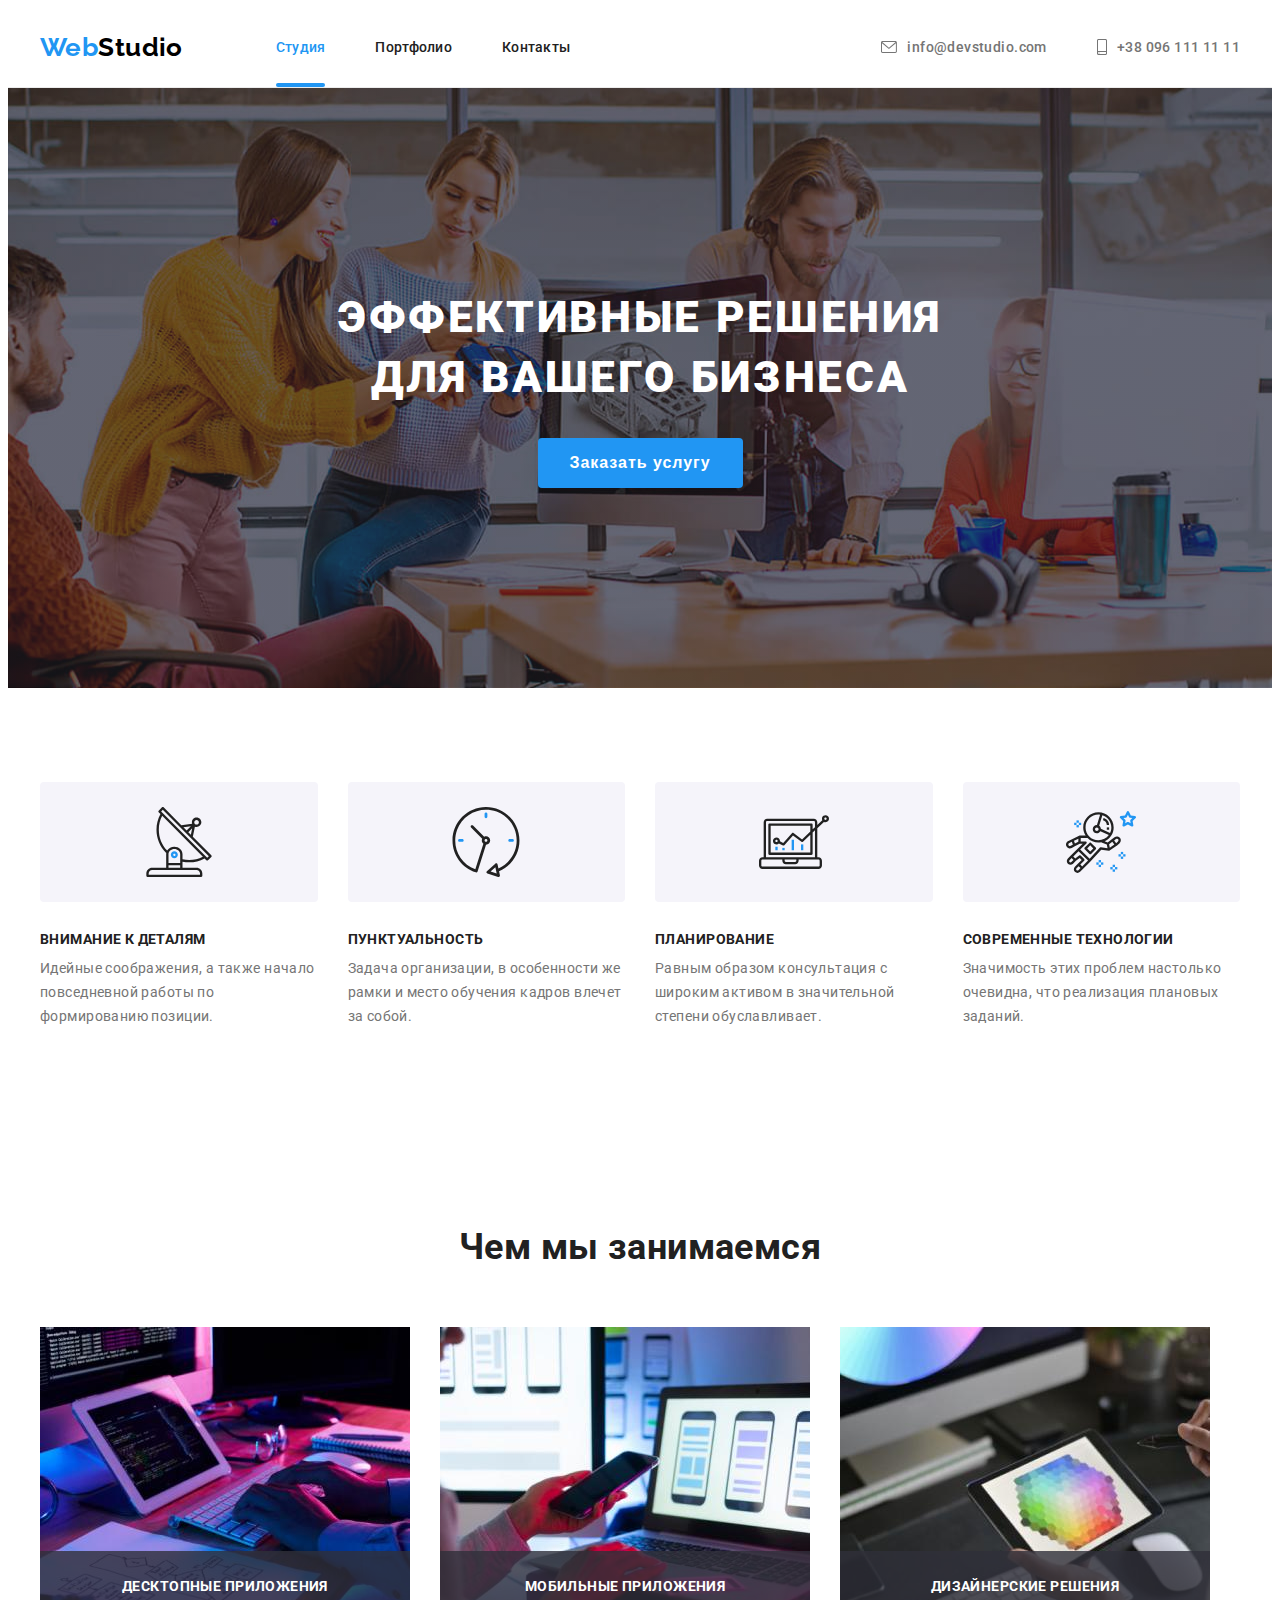
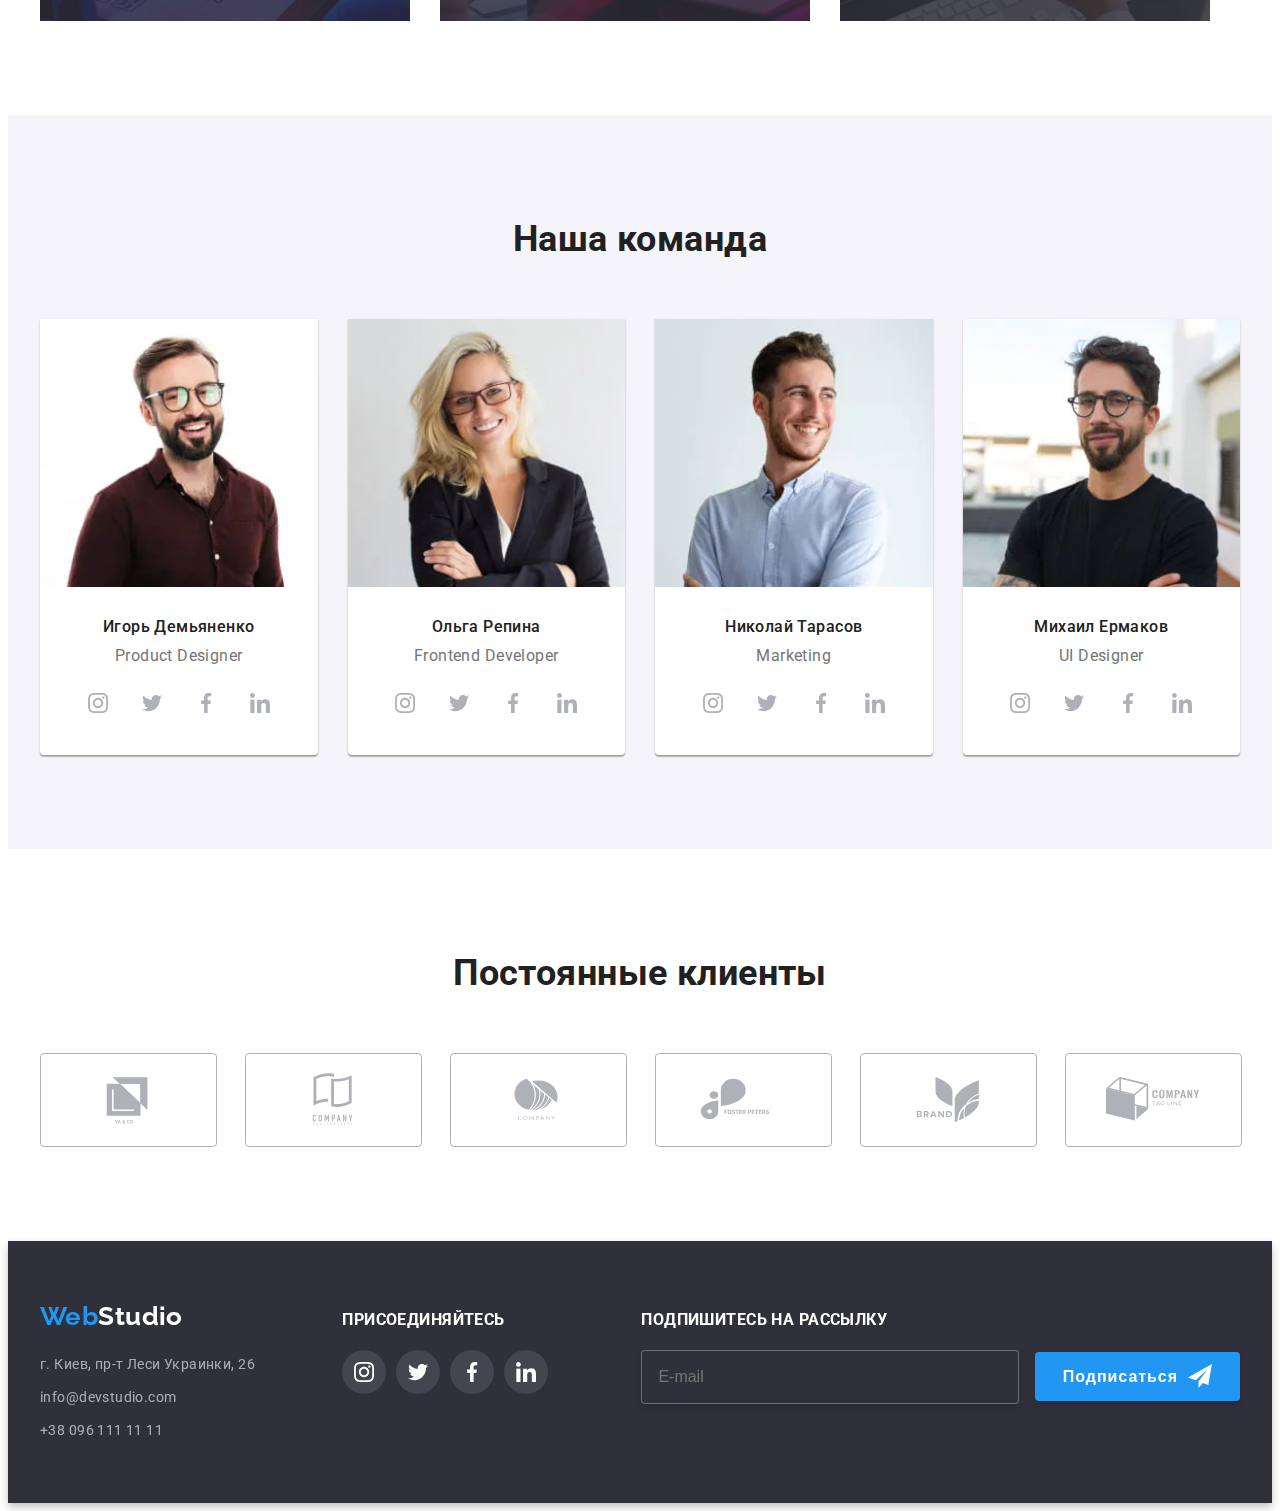
==== commit 97e6a196: "homework delivery" ====
--- a/index.html
+++ b/index.html
@@ -26,41 +26,80 @@
     <header class="header">
       <!-- navigation section -->
       <div class="container">
+        <a class="logo" href="./index.html">Web<span class="logo__header">Studio</span></a>
+
         <nav class="site-navigation">
-          <a class="logo" href="./index.html">Web<span class="logo__header">Studio</span></a>
-          <ul class="site-navigation__list">
-            <li class="site-navigation__item">
-              <a class="site-navigation__link site-navigation__link--current" href="./index.html"
-                >Студия</a
-              >
-            </li>
-            <li class="site-navigation__item">
-              <a class="site-navigation__link" href="./portfolio.html">Портфолио</a>
-            </li>
-            <li class="site-navigation__item">
-              <a class="site-navigation__link" href="./contacts.html">Контакты</a>
-            </li>
-          </ul>
+          <button
+            class="menu-button"
+            type="button"
+            aria-expanded="false"
+            aria-controls="menu-container"
+            data-menu-button
+          >
+            <svg width="40" height="40" aria-label="Переключатель мобильного меню">
+              <use class="icon-cross" href="./images/icons.svg#icon-cross"></use>
+              <use class="icon-menu" href="./images/icons.svg#icon-menu"></use>
+            </svg>
+          </button>
+          <div class="menu-container" id="menu-container" data-menu>
+            <ul class="site-navigation__list">
+              <li class="site-navigation__item">
+                <a class="site-navigation__link site-navigation__link--current" href="./index.html"
+                  >Студия</a
+                >
+              </li>
+              <li class="site-navigation__item">
+                <a class="site-navigation__link" href="./portfolio.html">Портфолио</a>
+              </li>
+              <li class="site-navigation__item">
+                <a class="site-navigation__link" href="./contacts.html">Контакты</a>
+              </li>
+            </ul>
+            <!-- contacts section -->
+            <ul class="contacts">
+              <li class="contacts__item">
+                <a class="contacts__link" href="mailto:info@devstudio.com">
+                  <svg class="contacts__icon" width="16" height="12">
+                    <use href="./images/icons.svg#icon-envelope"></use>
+                  </svg>
+                  info@devstudio.com</a
+                >
+              </li>
+              <li class="contacts__item">
+                <a class="contacts__link contacts__link--zoomed" href="tel:+380961111111">
+                  <svg class="contacts__icon" width="10" height="16">
+                    <use href="./images/icons.svg#icon-phone"></use>
+                  </svg>
+                  +38 096 111 11 11
+                </a>
+              </li>
+            </ul>
+            <div class="burger-links">
+              <ul class="burger-links__list">
+                <li class="burger-links__item">
+                  <a href="https://instagram.com/" target="_blank" class="burger-links__link"
+                    >Instagram</a
+                  >
+                </li>
+                <li class="burger-links__item">
+                  <a href="https://twitter.com/" target="_blank" class="burger-links__link"
+                    >Twitter</a
+                  >
+                </li>
+                <li class="burger-links__item">
+                  <a href="https://facebook.com/" target="_blank" class="burger-links__link"
+                    >Facebook</a
+                  >
+                </li>
+                <li class="burger-links__item">
+                  <a href="https://linkedin.com/" target="_blank" class="burger-links__link"
+                    >LinkedIn</a
+                  >
+                </li>
+              </ul>
+            </div>
+          </div>
         </nav>
-        <!-- contacts section -->
-        <ul class="contacts">
-          <li class="contacts__item">
-            <a class="contacts__link" href="mailto:info@devstudio.com">
-              <svg class="contacts__icon" width="16" height="12">
-                <use href="./images/icons.svg#icon-envelope"></use>
-              </svg>
-              info@devstudio.com</a
-            >
-          </li>
-          <li class="contacts__item">
-            <a class="contacts__link" href="tel:+380961111111">
-              <svg class="contacts__icon" width="10" height="16">
-                <use href="./images/icons.svg#icon-phone"></use>
-              </svg>
-              +38 096 111 11 11
-            </a>
-          </li>
-        </ul>
       </div>
     </header>
     <main>
@@ -69,73 +108,6 @@
         <div class="container">
           <h1 class="hero__title">Эффективные решения для вашего бизнеса</h1>
           <button class="hero__button" data-modal-open type="button">Заказать услугу</button>
-          <div class="backdrop is-hidden" data-modal>
-            <div class="modal">
-              <button
-                class="modal__close-button"
-                data-modal-close
-                type="button"
-                aria-label="Закрыть"
-              >
-                <svg class="modal__close-icon" width="18" height="18">
-                  <use href="./images/icons.svg#icon-close"></use>
-                </svg>
-              </button>
-              <form action="#" class="form">
-                <p class="form__title">Оставьте свои данные, мы вам перезвоним</p>
-                <div class="form__field">
-                  <label for="name" class="form__label">Имя</label>
-                  <input type="text" class="form__input" name="name" id="name" />
-                  <svg class="form__icon" width="18" height="18">
-                    <use href="./images/icons.svg#icon-person"></use>
-                  </svg>
-                </div>
-                <div class="form__field">
-                  <label for="tel" class="form__label">Телефон</label>
-                  <input type="text" class="form__input" name="tel" id="tel" />
-                  <svg class="form__icon" width="18" height="18">
-                    <use href="./images/icons.svg#icon-phone-black"></use>
-                  </svg>
-                </div>
-                <div class="form__field">
-                  <label for="email" class="form__label">Почта</label>
-                  <input type="text" class="form__input" name="email" id="email" />
-                  <svg class="form__icon" width="18" height="18">
-                    <use href="./images/icons.svg#icon-email"></use>
-                  </svg>
-                </div>
-                <div class="comment-field">
-                  <label for="comment" class="form__label">Комментарий</label>
-                  <textarea
-                    class="comment-field__text"
-                    name="comment"
-                    id="comment"
-                    placeholder="Введите текст"
-                    cols="30"
-                    rows="10"
-                  ></textarea>
-                </div>
-                <div class="checkbox">
-                  <label class="checkbox__label">
-                    <input
-                      type="checkbox"
-                      class="checkbox__input .visually-hidden"
-                      name="checkbox"
-                      id="checkbox"
-                    />
-                    <svg class="checkbox__icon" width="16" height="15">
-                      <use href="./images/icons.svg#icon-checkbox"></use>
-                    </svg>
-                    <span class="checkbox__text"
-                      >Соглашаюсь с рассылкой и принимаю
-                      <a class="checkbox__link" href="">Условия договора</a></span
-                    >
-                  </label>
-                </div>
-                <button type="submit" class="send-button">Отправить</button>
-              </form>
-            </div>
-          </div>
         </div>
       </section>
       <!-- our advantages -->
@@ -728,6 +700,71 @@
         </div>
       </div>
     </footer>
+    <!-- hero modal -->
+    <div class="backdrop is-hidden" data-modal>
+      <div class="modal">
+        <button class="modal__close-button" data-modal-close type="button" aria-label="Закрыть">
+          <svg class="modal__close-icon" width="18" height="18">
+            <use href="./images/icons.svg#icon-close"></use>
+          </svg>
+        </button>
+        <form action="#" class="form">
+          <p class="form__title">Оставьте свои данные, мы вам перезвоним</p>
+          <div class="form__field">
+            <label for="name" class="form__label">Имя</label>
+            <input type="text" class="form__input" name="name" id="name" />
+            <svg class="form__icon" width="18" height="18">
+              <use href="./images/icons.svg#icon-person"></use>
+            </svg>
+          </div>
+          <div class="form__field">
+            <label for="tel" class="form__label">Телефон</label>
+            <input type="text" class="form__input" name="tel" id="tel" />
+            <svg class="form__icon" width="18" height="18">
+              <use href="./images/icons.svg#icon-phone-black"></use>
+            </svg>
+          </div>
+          <div class="form__field">
+            <label for="email" class="form__label">Почта</label>
+            <input type="text" class="form__input" name="email" id="email" />
+            <svg class="form__icon" width="18" height="18">
+              <use href="./images/icons.svg#icon-email"></use>
+            </svg>
+          </div>
+          <div class="comment-field">
+            <label for="comment" class="form__label">Комментарий</label>
+            <textarea
+              class="comment-field__text"
+              name="comment"
+              id="comment"
+              placeholder="Введите текст"
+              cols="30"
+              rows="10"
+            ></textarea>
+          </div>
+          <div class="checkbox">
+            <label class="checkbox__label">
+              <input
+                type="checkbox"
+                class="checkbox__input .visually-hidden"
+                name="checkbox"
+                id="checkbox"
+              />
+              <svg class="checkbox__icon" width="16" height="15">
+                <use href="./images/icons.svg#icon-checkbox"></use>
+              </svg>
+              <span class="checkbox__text"
+                >Соглашаюсь с рассылкой и принимаю
+                <a class="checkbox__link" href="">Условия договора</a></span
+              >
+            </label>
+          </div>
+          <button type="submit" class="send-button">Отправить</button>
+        </form>
+      </div>
+    </div>
+    <!-- scripts -->
     <script src="./js/modal.js"></script>
+    <script src="./js/mobile-menu.js"></script>
   </body>
 </html>
--- a/css/main.min.css
+++ b/css/main.min.css
@@ -1,2 +1,2 @@
-.visually-hidden{position:absolute;width:1px;height:1px;margin:-1px;border:0;padding:0;white-space:nowrap;-webkit-clip-path:inset(100%);clip-path:inset(100%);clip:rect(0 0 0 0);overflow:hidden}body{background-color:#fff;font-family:"Roboto",sans-serif;letter-spacing:0.03em;font-size:14px;line-height:1.71;color:#757575}h1,h2,h3,h4,h5,h6,p{margin:0}ul{margin:0;padding:0;list-style:none}img{display:block;max-width:100%;height:auto}a{text-decoration:none}button{cursor:pointer;border:none}.container{margin:0 auto;padding:0 15px}@media screen and (min-width: 480px){.container{width:480px}}@media screen and (min-width: 768px){.container{width:768px}}@media screen and (min-width: 1200px){.container{width:1200px}}.logo{padding-top:24px;padding-bottom:25px;font-family:"Raleway",sans-serif;font-weight:700;font-size:24px;line-height:1.17;color:#2196f3}@media screen and (min-width: 1200px){.logo{font-size:26px;line-height:1.19}}.logo__header{color:#000}.logo__footer{color:#fff}.footer .logo{padding:0}.site-navigation{display:-webkit-box;display:-ms-flexbox;display:flex}@media screen and (min-width: 768px){.site-navigation{display:-webkit-box;display:-ms-flexbox;display:flex;-webkit-box-align:center;-ms-flex-align:center;align-items:center;-webkit-box-pack:center;-ms-flex-pack:center;justify-content:center}}@media screen and (max-width: 767px){.site-navigation__list{display:none}}@media screen and (min-width: 768px){.site-navigation__list{display:-webkit-box;display:-ms-flexbox;display:flex;margin-left:88px}}@media screen and (min-width: 1200px){.site-navigation__list{margin-left:93px}}.site-navigation__item:not(:last-child){margin-right:50px}.site-navigation__link{position:relative;padding-top:32px;padding-bottom:32px;font-weight:500;line-height:1.14;letter-spacing:0.02em;color:#212121;-webkit-transition:color 250ms cubic-bezier(0.4, 0, 0.2, 1);transition:color 250ms cubic-bezier(0.4, 0, 0.2, 1)}.site-navigation__link::before{content:'';position:absolute;bottom:0;display:block;width:100%;height:4px;border-radius:2px;background-color:#2196f3;opacity:0;-webkit-transform:scaleX(0);transform:scaleX(0);-webkit-transition:opacity 250ms cubic-bezier(0.4, 0, 0.2, 1),-webkit-transform 250ms cubic-bezier(0.4, 0, 0.2, 1);transition:opacity 250ms cubic-bezier(0.4, 0, 0.2, 1),-webkit-transform 250ms cubic-bezier(0.4, 0, 0.2, 1);transition:transform 250ms cubic-bezier(0.4, 0, 0.2, 1),opacity 250ms cubic-bezier(0.4, 0, 0.2, 1);transition:transform 250ms cubic-bezier(0.4, 0, 0.2, 1),opacity 250ms cubic-bezier(0.4, 0, 0.2, 1),-webkit-transform 250ms cubic-bezier(0.4, 0, 0.2, 1)}.site-navigation__link:hover,.site-navigation__link:focus{color:#2196f3}.site-navigation__link:hover::before,.site-navigation__link:focus::before{opacity:1;-webkit-transform:scaleX(1);transform:scaleX(1)}.site-navigation__link--current{color:#2196f3}.site-navigation__link--current::after{content:'';position:absolute;display:block;width:100%;height:4px;bottom:0;border-radius:2px;background:#2196f3}@media screen and (max-width: 767px){.contacts{display:none}}@media screen and (min-width: 768px){.contacts{margin-left:auto}}@media screen and (min-width: 1200px){.contacts{display:-webkit-box;display:-ms-flexbox;display:flex}}.contacts__item{margin-left:auto;display:-webkit-box;display:-ms-flexbox;display:flex}@media screen and (min-width: 768px){.contacts__item:not(:last-child){margin-bottom:10px}}@media screen and (min-width: 1200px){.contacts__item:not(:last-child){margin-right:50px;margin-bottom:0}}.contacts__link{display:-webkit-box;display:-ms-flexbox;display:flex;-webkit-box-align:center;-ms-flex-align:center;align-items:center;-webkit-box-pack:center;-ms-flex-pack:center;justify-content:center;font-weight:500;color:inherit;-webkit-transition:color 250ms cubic-bezier(0.4, 0, 0.2, 1),fill 250ms cubic-bezier(0.4, 0, 0.2, 1);transition:color 250ms cubic-bezier(0.4, 0, 0.2, 1),fill 250ms cubic-bezier(0.4, 0, 0.2, 1)}.contacts__link:hover,.contacts__link:focus{color:#2196f3;fill:currentColor}.contacts__icon{margin-right:10px;fill:currentColor}.section{padding-top:60px;padding-bottom:60px}@media screen and (min-width: 1200px){.section{padding-top:94px;padding-bottom:94px}}.section-title{font-weight:700;font-size:28px;line-height:1.18;text-align:center;margin-bottom:30px;color:#212121}@media screen and (min-width: 1200px){.section-title{margin-bottom:50px;font-size:36px;line-height:1.67}}.hero__button{padding:10px 32px;cursor:pointer;border:none;border-radius:4px;font-weight:700;font-size:16px;line-height:1.87;letter-spacing:0.06em;color:#fff;background-color:#2196f3;-webkit-box-shadow:0px 4px 4px rgba(0,0,0,0.15);box-shadow:0px 4px 4px rgba(0,0,0,0.15);-webkit-transition:background-color 250ms cubic-bezier(0.4, 0, 0.2, 1);transition:background-color 250ms cubic-bezier(0.4, 0, 0.2, 1)}.hero__button:hover,.hero__button:focus{background-color:#188ce8}.send-button{padding:10px 55px;cursor:pointer;border:none;border-radius:4px;font-weight:700;font-size:16px;line-height:1.87;letter-spacing:0.06em;color:#fff;background-color:#2196f3;-webkit-box-shadow:0px 4px 4px rgba(0,0,0,0.15);box-shadow:0px 4px 4px rgba(0,0,0,0.15);-webkit-transition:background-color 250ms cubic-bezier(0.4, 0, 0.2, 1);transition:background-color 250ms cubic-bezier(0.4, 0, 0.2, 1)}.send-button:hover,.send-button:focus{background-color:#188ce8}.subscribe__button{padding:10px 28px;cursor:pointer;border:none;border-radius:4px;font-weight:700;font-size:16px;line-height:1.87;letter-spacing:0.06em;color:#fff;background-color:#2196f3;-webkit-box-shadow:0px 4px 4px rgba(0,0,0,0.15);box-shadow:0px 4px 4px rgba(0,0,0,0.15);display:-webkit-inline-box;display:-ms-inline-flexbox;display:inline-flex;-webkit-box-align:center;-ms-flex-align:center;align-items:center;-webkit-box-pack:center;-ms-flex-pack:center;justify-content:center;-webkit-transition:background-color 250ms cubic-bezier(0.4, 0, 0.2, 1);transition:background-color 250ms cubic-bezier(0.4, 0, 0.2, 1)}.subscribe__button:hover,.subscribe__button:focus{color:#fff;background-color:#188ce8;-webkit-box-shadow:0px 3px 1px rgba(0,0,0,0.1),0px 1px 2px rgba(0,0,0,0.08),0px 2px 2px rgba(0,0,0,0.12);box-shadow:0px 3px 1px rgba(0,0,0,0.1),0px 1px 2px rgba(0,0,0,0.08),0px 2px 2px rgba(0,0,0,0.12)}.filter__button{padding:6px 22px;cursor:pointer;border:none;border-radius:4px;font-weight:500;font-size:16px;line-height:1.62;letter-spacing:0.06em;color:#212121;background-color:#f5f4fa;-webkit-box-shadow:none;box-shadow:none;-webkit-transition:color 250ms cubic-bezier(0.4, 0, 0.2, 1),background-color 250ms cubic-bezier(0.4, 0, 0.2, 1),-webkit-box-shadow 250ms cubic-bezier(0.4, 0, 0.2, 1);transition:color 250ms cubic-bezier(0.4, 0, 0.2, 1),background-color 250ms cubic-bezier(0.4, 0, 0.2, 1),-webkit-box-shadow 250ms cubic-bezier(0.4, 0, 0.2, 1);transition:color 250ms cubic-bezier(0.4, 0, 0.2, 1),background-color 250ms cubic-bezier(0.4, 0, 0.2, 1),box-shadow 250ms cubic-bezier(0.4, 0, 0.2, 1);transition:color 250ms cubic-bezier(0.4, 0, 0.2, 1),background-color 250ms cubic-bezier(0.4, 0, 0.2, 1),box-shadow 250ms cubic-bezier(0.4, 0, 0.2, 1),-webkit-box-shadow 250ms cubic-bezier(0.4, 0, 0.2, 1)}.filter__button:hover,.filter__button:focus{color:#fff;background-color:#2196f3;-webkit-box-shadow:0px 3px 1px rgba(0,0,0,0.1),0px 1px 2px rgba(0,0,0,0.08),0px 2px 2px rgba(0,0,0,0.12);box-shadow:0px 3px 1px rgba(0,0,0,0.1),0px 1px 2px rgba(0,0,0,0.08),0px 2px 2px rgba(0,0,0,0.12)}.backdrop{position:fixed;z-index:1;top:0;left:0;right:0;bottom:0;background-color:rgba(0,0,0,0.2);opacity:1;-webkit-transition:opacity 250ms cubic-bezier(0.4, 0, 0.2, 1);transition:opacity 250ms cubic-bezier(0.4, 0, 0.2, 1)}.backdrop.is-hidden{opacity:0;pointer-events:none}.backdrop.is-hidden .modal{-webkit-transform:translate(-50%, -50%) scale(1);transform:translate(-50%, -50%) scale(1)}.modal{position:absolute;top:50%;left:50%;width:528px;height:581px;background-color:#fff;-webkit-box-shadow:0px 1px 3px rgba(0,0,0,0.12),0px 1px 1px rgba(0,0,0,0.14),0px 2px 1px rgba(0,0,0,0.2);box-shadow:0px 1px 3px rgba(0,0,0,0.12),0px 1px 1px rgba(0,0,0,0.14),0px 2px 1px rgba(0,0,0,0.2);border-radius:4px;-webkit-transform:translate(-50%, -50%) scale(1);transform:translate(-50%, -50%) scale(1);-webkit-transition:-webkit-transform 250ms cubic-bezier(0.4, 0, 0.2, 1);transition:-webkit-transform 250ms cubic-bezier(0.4, 0, 0.2, 1);transition:transform 250ms cubic-bezier(0.4, 0, 0.2, 1);transition:transform 250ms cubic-bezier(0.4, 0, 0.2, 1), -webkit-transform 250ms cubic-bezier(0.4, 0, 0.2, 1)}.modal__close-button{display:-webkit-box;display:-ms-flexbox;display:flex;-webkit-box-align:center;-ms-flex-align:center;align-items:center;-webkit-box-pack:center;-ms-flex-pack:center;justify-content:center;position:absolute;margin:0;top:8px;right:8px;width:30px;height:30px;border-radius:50%;outline:none;cursor:pointer;border:1px solid rgba(0,0,0,0.1);background-color:#fff;fill:#212121;-webkit-transition:fill 250ms cubic-bezier(0.4, 0, 0.2, 1);transition:fill 250ms cubic-bezier(0.4, 0, 0.2, 1)}.modal__close-button:hover .modal__close-icon,.modal__close-button:focus .modal__close-icon{fill:#2196f3}.form{padding:40px;background:#fff;-webkit-box-shadow:0px 1px 3px rgba(0,0,0,0.12),0px 1px 1px rgba(0,0,0,0.14),0px 2px 1px rgba(0,0,0,0.2);box-shadow:0px 1px 3px rgba(0,0,0,0.12),0px 1px 1px rgba(0,0,0,0.14),0px 2px 1px rgba(0,0,0,0.2);border-radius:4px}.form__title{margin-bottom:12px;font-weight:700;font-size:20px;line-height:1.15;color:#212121}.form__field{text-align:start;position:relative;-webkit-box-orient:vertical;-webkit-box-direction:normal;-ms-flex-direction:column;flex-direction:column;margin-bottom:10px}.form__label{margin-bottom:4px;font-size:12px;line-height:1.17;letter-spacing:0.01em;color:var(--secondary-text-color)}.form__input{display:block;width:100%;height:40px;border:1px solid rgba(33,33,33,0.2);border-radius:4px;padding-left:42px;cursor:pointer;-webkit-transition:border 250ms cubic-bezier(0.4, 0, 0.2, 1);transition:border 250ms cubic-bezier(0.4, 0, 0.2, 1)}.form__input:focus{border:1px solid #2196f3;outline:none}.form__input:focus+.form__icon{fill:#2196f3}.form__icon{position:absolute;top:50%;left:12px;fill:#212121;-webkit-transition:fill 250ms cubic-bezier(0.4, 0, 0.2, 1);transition:fill 250ms cubic-bezier(0.4, 0, 0.2, 1)}.comment-field{display:block;margin-bottom:20px;text-align:start}.comment-field__text{padding:12px 16px;resize:none;width:100%;height:120px;border:1px solid rgba(33,33,33,0.2);border-radius:4px}.comment-field__text:focus{border:1px solid #2196f3;outline:none}.checkbox{margin-bottom:30px}.checkbox__label{display:-webkit-box;display:-ms-flexbox;display:flex;-webkit-box-align:center;-ms-flex-align:center;align-items:center;-webkit-box-pack:center;-ms-flex-pack:center;justify-content:center}.checkbox__input{appearance:none;-moz-appearance:none;-webkit-appearance:none}.checkbox__icon{cursor:pointer;margin-right:8px;border:2px solid #212121;border-radius:2px;-webkit-transition:border 250ms cubic-bezier(0.4, 0, 0.2, 1),background-color 250ms cubic-bezier(0.4, 0, 0.2, 1);transition:border 250ms cubic-bezier(0.4, 0, 0.2, 1),background-color 250ms cubic-bezier(0.4, 0, 0.2, 1)}.checkbox__input:checked+.checkbox__icon{background-color:#2196f3;border:2px solid #2196f3;border-radius:2px}.checkbox__input:focus-visible+.checkbox__icon{border-color:#2196f3}.checkbox__text{display:inline-block}.checkbox__link{font-size:14px;line-height:1.71;text-decoration:underline;color:#2196f3}.socials{display:-webkit-box;display:-ms-flexbox;display:flex;-webkit-box-align:center;-ms-flex-align:center;align-items:center;-webkit-box-pack:center;-ms-flex-pack:center;justify-content:center;margin-top:16px}.socials__item{fill:currentColor}.socials__item:not(:last-child){margin-right:10px}.socials__link{display:-webkit-box;display:-ms-flexbox;display:flex;-webkit-box-align:center;-ms-flex-align:center;align-items:center;-webkit-box-pack:center;-ms-flex-pack:center;justify-content:center;width:44px;height:44px;border-radius:50%;fill:#afb1b8;background-color:transparent;-webkit-transition:fill 250ms cubic-bezier(0.4, 0, 0.2, 1),background-color 250ms cubic-bezier(0.4, 0, 0.2, 1);transition:fill 250ms cubic-bezier(0.4, 0, 0.2, 1),background-color 250ms cubic-bezier(0.4, 0, 0.2, 1)}.socials__link--footer{fill:#fff;background-color:rgba(255,255,255,0.1)}.socials__link:hover,.socials__link:focus{fill:#fff;background-color:#2196f3}.address{margin-top:20px;font-style:normal}@media screen and (max-width: 1199px){.address{margin-bottom:60px}}.address .address__item:not(:last-child){margin-bottom:9px}.address .address__link{color:rgba(255,255,255,0.6);-webkit-transition:color 250ms cubic-bezier(0.4, 0, 0.2, 1);transition:color 250ms cubic-bezier(0.4, 0, 0.2, 1)}.address .address__link:hover,.address .address__link:focus{color:#fff}@media screen and (max-width: 1199px){.footer-socials{margin-bottom:60px}}@media screen and (min-width: 1200px){.footer-socials{margin-left:70px}}.footer-socials__title{margin-bottom:20px;font-weight:700;line-height:1.14;text-transform:uppercase;color:#fff}@media screen and (min-width: 1200px){.subscribe{margin-left:93px}}.subscribe__title{margin-bottom:20px;font-weight:700;line-height:1.14;text-transform:uppercase;color:#fff}.subscribe__input{padding-left:16px;height:50px;border:1px solid rgba(255,255,255,0.3);background-color:#2f303a;-webkit-filter:drop-shadow(0px 4px 4px rgba(0,0,0,0.15));filter:drop-shadow(0px 4px 4px rgba(0,0,0,0.15));border-radius:4px;-webkit-transition:border 250ms cubic-bezier(0.4, 0, 0.2, 1);transition:border 250ms cubic-bezier(0.4, 0, 0.2, 1);font-size:16px;line-height:1.25;color:rgba(255,255,255,0.6);width:100%;margin-bottom:30px}@media screen and (min-width: 768px) and (max-width: 1199px){.subscribe__input{display:-webkit-box;display:-ms-flexbox;display:flex;width:450px}}@media screen and (min-width: 1200px){.subscribe__input{margin-right:12px;width:358px}}.subscribe__input:focus{border:1px solid #2196f3;outline:none}.subscribe__icon{margin-left:10px}.header{border-bottom:1px solid #ececec}@media screen and (min-width: 768px){.header .container{display:-webkit-box;display:-ms-flexbox;display:flex;-webkit-box-align:center;-ms-flex-align:center;align-items:center;-webkit-box-pack:center;-ms-flex-pack:center;justify-content:center}}.hero{max-width:480px;margin:0 auto;padding:118px 0;text-align:center;-webkit-box-align:center;-ms-flex-align:center;align-items:center;background-repeat:no-repeat;background-position:center;background-size:cover;background-color:#2f303a;background-image:-webkit-gradient(linear, left top, right top, from(rgba(47,48,58,0.4)), to(rgba(47,48,58,0.4))),url("../images/hero/hero-mobile.jpg");background-image:linear-gradient(to right, rgba(47,48,58,0.4), rgba(47,48,58,0.4)),url("../images/hero/hero-mobile.jpg")}@media screen and (min-device-pixel-ratio: 2), (-webkit-min-device-pixel-ratio: 2), (min-resolution: 192dpi), (min-resolution: 2dppx){.hero{background-image:-webkit-gradient(linear, left top, right top, from(rgba(47,48,58,0.4)), to(rgba(47,48,58,0.4))),url("../images/hero/hero-mobile@2x.jpg");background-image:linear-gradient(to right, rgba(47,48,58,0.4), rgba(47,48,58,0.4)),url("../images/hero/hero-mobile@2x.jpg")}}@media screen and (min-width: 481px){.hero{max-width:768px;background-image:-webkit-gradient(linear, left top, right top, from(rgba(47,48,58,0.4)), to(rgba(47,48,58,0.4))),url("../images/hero/hero-tablet.jpg");background-image:linear-gradient(to right, rgba(47,48,58,0.4), rgba(47,48,58,0.4)),url("../images/hero/hero-tablet.jpg")}}@media screen and (min-width: 481px) and (min-device-pixel-ratio: 2), screen and (min-width: 481px) and (-webkit-min-device-pixel-ratio: 2), screen and (min-width: 481px) and (min-resolution: 192dpi), screen and (min-width: 481px) and (min-resolution: 2dppx){.hero{background-image:-webkit-gradient(linear, left top, right top, from(rgba(47,48,58,0.4)), to(rgba(47,48,58,0.4))),url("../images/hero/hero-tablet@2x.jpg");background-image:linear-gradient(to right, rgba(47,48,58,0.4), rgba(47,48,58,0.4)),url("../images/hero/hero-tablet@2x.jpg")}}@media screen and (min-width: 769px){.hero{max-width:768px;background-image:-webkit-gradient(linear, left top, right top, from(rgba(47,48,58,0.4)), to(rgba(47,48,58,0.4))),url("../images/hero/hero-desktop.jpg");background-image:linear-gradient(to right, rgba(47,48,58,0.4), rgba(47,48,58,0.4)),url("../images/hero/hero-desktop.jpg")}}@media screen and (min-width: 769px) and (min-device-pixel-ratio: 2), screen and (min-width: 769px) and (-webkit-min-device-pixel-ratio: 2), screen and (min-width: 769px) and (min-resolution: 192dpi), screen and (min-width: 769px) and (min-resolution: 2dppx){.hero{background-image:-webkit-gradient(linear, left top, right top, from(rgba(47,48,58,0.4)), to(rgba(47,48,58,0.4))),url("../images/hero/hero-desktop@2x.jpg");background-image:linear-gradient(to right, rgba(47,48,58,0.4), rgba(47,48,58,0.4)),url("../images/hero/hero-desktop@2x.jpg")}}@media screen and (min-width: 1200px){.hero{padding-top:200px;padding-bottom:200px;max-width:1600px}}.hero__title{margin:0 auto 30px;letter-spacing:0.06em;text-transform:uppercase;color:#fff;word-wrap:break-word}@media screen and (max-width: 1199px){.hero__title{font-size:26px;line-height:1.62;width:360px}}@media screen and (min-width: 1200px){.hero__title{width:696px;font-weight:900;font-size:44px;line-height:1.36}}@media screen and (min-width: 768px){.advantages{margin:-15px;display:-webkit-box;display:-ms-flexbox;display:flex;-ms-flex-wrap:wrap;flex-wrap:wrap}}@media screen and (max-width: 767px){.advantages__item:not(:last-child){margin-bottom:30px}}@media screen and (min-width: 768px){.advantages__item{margin:15px;-ms-flex-preferred-size:calc((100% - 4 * 15px) / 2);flex-basis:calc((100% - 4 * 15px) / 2)}}@media screen and (min-width: 1200px){.advantages__item{-ms-flex-preferred-size:calc((100% - 8 * 15px) / 4);flex-basis:calc((100% - 8 * 15px) / 4)}}.advantages__title{font-weight:700;font-size:14px;line-height:1.14;text-transform:uppercase;color:#212121;margin-bottom:10px}.advantages__picture{display:-webkit-box;display:-ms-flexbox;display:flex;-webkit-box-align:center;-ms-flex-align:center;align-items:center;-webkit-box-pack:center;-ms-flex-pack:center;justify-content:center;width:100%;height:120px;margin-bottom:30px;background-color:#f5f4fa;border-radius:4px}.advantages__text{word-wrap:break-word}@media screen and (max-width: 1199px){.section__what-we-do{display:none;padding-top:0}}@media screen and (min-width: 1200px){.section__what-we-do .what-we-do{display:-webkit-box;display:-ms-flexbox;display:flex}.section__what-we-do .what-we-do__item{position:relative}.section__what-we-do .what-we-do__item:not(:last-child){margin-right:30px}.section__what-we-do .what-we-do__overlay-title{position:absolute;display:-webkit-box;display:-ms-flexbox;display:flex;-webkit-box-align:center;-ms-flex-align:center;align-items:center;-webkit-box-pack:center;-ms-flex-pack:center;justify-content:center;bottom:0;width:100%;height:70px;font-weight:700;font-size:14px;line-height:1.16;letter-spacing:0.03em;text-transform:uppercase;color:#fff;background-color:rgba(47,48,58,0.8)}}.section__teammate{background-color:#f5f4fa}@media screen and (min-width: 768px){.teammate{margin:-15px;display:-webkit-box;display:-ms-flexbox;display:flex;-ms-flex-wrap:wrap;flex-wrap:wrap}}.teammate__item{background-color:#fff;-webkit-box-shadow:0px 1px 3px rgba(0,0,0,0.12),0px 1px 1px rgba(0,0,0,0.14),0px 2px 1px rgba(0,0,0,0.2);box-shadow:0px 1px 3px rgba(0,0,0,0.12),0px 1px 1px rgba(0,0,0,0.14),0px 2px 1px rgba(0,0,0,0.2);border-radius:0px 0px 4px 4px}@media screen and (max-width: 767px){.teammate__item:not(:last-child){margin-bottom:30px}}@media screen and (min-width: 768px){.teammate__item{margin:15px;-ms-flex-preferred-size:calc((100% - 4 * 15px) / 2);flex-basis:calc((100% - 4 * 15px) / 2)}}@media screen and (min-width: 1200px){.teammate__item{-ms-flex-preferred-size:calc((100% - 8 * 15px) / 4);flex-basis:calc((100% - 8 * 15px) / 4)}}.teammate__thumb{padding:30px 0}.teammate__title{font-weight:500;font-size:16px;text-align:center;line-height:1.19;color:#212121}.teammate__text{font-size:16px;line-height:1.19;text-align:center;margin-top:10px}.clients{margin:-15px;display:-webkit-box;display:-ms-flexbox;display:flex;-ms-flex-wrap:wrap;flex-wrap:wrap}.clients__item{margin:15px}@media screen and (max-width: 767px){.clients__item{-ms-flex-preferred-size:calc((100% - 4 * 15px) / 2);flex-basis:calc((100% - 4 * 15px) / 2)}}@media screen and (min-width: 768px){.clients__item{-ms-flex-preferred-size:calc((100% - 6 * 15px) / 3);flex-basis:calc((100% - 6 * 15px) / 3)}}@media screen and (min-width: 1200px){.clients__item{-ms-flex-preferred-size:calc((100% - 12 * 15px) / 6);flex-basis:calc((100% - 12 * 15px) / 6)}}.clients__link{display:-webkit-box;display:-ms-flexbox;display:flex;-webkit-box-align:center;-ms-flex-align:center;align-items:center;-webkit-box-pack:center;-ms-flex-pack:center;justify-content:center;width:100%;height:92px;border-radius:4px;fill:#afb1b8;border:1px solid #afb1b8;-webkit-transition:fill 250ms cubic-bezier(0.4, 0, 0.2, 1),border 250ms cubic-bezier(0.4, 0, 0.2, 1);transition:fill 250ms cubic-bezier(0.4, 0, 0.2, 1),border 250ms cubic-bezier(0.4, 0, 0.2, 1)}.clients__link:hover,.clients__link:focus{fill:#2196f3;border:1px solid #2196f3}.filter{display:-webkit-box;display:-ms-flexbox;display:flex;-ms-flex-wrap:wrap;flex-wrap:wrap;padding-bottom:40px}@media screen and (min-width: 768px){.filter{display:-webkit-box;display:-ms-flexbox;display:flex;-webkit-box-align:center;-ms-flex-align:center;align-items:center;-webkit-box-pack:center;-ms-flex-pack:center;justify-content:center;padding-bottom:30px}}@media screen and (min-width: 1200px){.filter{padding-bottom:50px}}.filter__item:not(:last-child){margin-right:8px}@media screen and (max-width: 768px){.filter__item:nth-child(-n+3){margin-bottom:15px}.filter__item:nth-child(3){margin-right:0}}.portfolio{display:-webkit-box;display:-ms-flexbox;display:flex;-ms-flex-wrap:wrap;flex-wrap:wrap;margin:-15px}.portfolio__item{margin:15px}@media screen and (min-width: 768px){.portfolio__item{margin:15px;-ms-flex-preferred-size:calc((100% - 4 * 15px) / 2);flex-basis:calc((100% - 4 * 15px) / 2)}}@media screen and (min-width: 1200px){.portfolio__item{-ms-flex-preferred-size:calc((100% - 6 * 15px) / 3);flex-basis:calc((100% - 6 * 15px) / 3)}}.portfolio__link{display:block;-webkit-transition:-webkit-box-shadow 250ms cubic-bezier(0.4, 0, 0.2, 1);transition:-webkit-box-shadow 250ms cubic-bezier(0.4, 0, 0.2, 1);transition:box-shadow 250ms cubic-bezier(0.4, 0, 0.2, 1);transition:box-shadow 250ms cubic-bezier(0.4, 0, 0.2, 1), -webkit-box-shadow 250ms cubic-bezier(0.4, 0, 0.2, 1)}.portfolio__link:hover,.portfolio__link:focus{-webkit-box-shadow:0px 1px 1px rgba(0,0,0,0.12),0px 4px 4px rgba(0,0,0,0.06),1px 4px 6px rgba(0,0,0,0.16);box-shadow:0px 1px 1px rgba(0,0,0,0.12),0px 4px 4px rgba(0,0,0,0.06),1px 4px 6px rgba(0,0,0,0.16)}.portfolio__link:hover .portfolio__overlay-text,.portfolio__link:focus .portfolio__overlay-text{-webkit-transform:translateY(0);transform:translateY(0);opacity:1}.portfolio__overlay{position:relative;overflow:hidden}.portfolio__overlay-text{position:absolute;top:0;left:0;width:100%;height:100%;padding:63px 24px;font-size:18px;line-height:1.56;color:#fff;background-color:rgba(33,150,243,0.9);-webkit-transform:translateY(100%);transform:translateY(100%);opacity:0;-webkit-transition:opacity 250ms cubic-bezier(0.4, 0, 0.2, 1),-webkit-transform 250ms cubic-bezier(0.4, 0, 0.2, 1);transition:opacity 250ms cubic-bezier(0.4, 0, 0.2, 1),-webkit-transform 250ms cubic-bezier(0.4, 0, 0.2, 1);transition:transform 250ms cubic-bezier(0.4, 0, 0.2, 1),opacity 250ms cubic-bezier(0.4, 0, 0.2, 1);transition:transform 250ms cubic-bezier(0.4, 0, 0.2, 1),opacity 250ms cubic-bezier(0.4, 0, 0.2, 1),-webkit-transform 250ms cubic-bezier(0.4, 0, 0.2, 1)}.portfolio__thumb{border:1px solid #eeeeee;border-top:none;padding:20px 24px}.portfolio__title{font-weight:700;font-size:18px;line-height:2;letter-spacing:0.06em;color:#212121;overflow:hidden;text-overflow:ellipsis}.portfolio__description{font-size:16px;line-height:1.87;color:#757575}@media screen and (min-width: 768px) and (max-width: 1199px){.portfolio__description--stretch{margin-bottom:36px}}.footer{padding:60px 0;background-color:#2f303a;-webkit-filter:drop-shadow(0px 4px 4px rgba(0,0,0,0.25));filter:drop-shadow(0px 4px 4px rgba(0,0,0,0.25))}@media screen and (min-width: 768px){footer .container{display:-webkit-box;display:-ms-flexbox;display:flex;-ms-flex-wrap:wrap;flex-wrap:wrap}}@media screen and (max-width: 1199px){footer .container{-ms-flex-pack:distribute;justify-content:space-around;text-align:center}}@media screen and (min-width: 1200px){footer .container{-webkit-box-align:baseline;-ms-flex-align:baseline;align-items:baseline}}@media screen and (min-width: 1200px){.footer__address{-webkit-box-flex:1;-ms-flex-positive:1;flex-grow:1}}
+.visually-hidden{position:absolute;width:1px;height:1px;margin:-1px;border:0;padding:0;white-space:nowrap;-webkit-clip-path:inset(100%);clip-path:inset(100%);clip:rect(0 0 0 0);overflow:hidden}body{background-color:#fff;font-family:"Roboto",sans-serif;letter-spacing:0.03em;font-size:14px;line-height:1.71;color:#757575}h1,h2,h3,h4,h5,h6,p{margin:0}ul{margin:0;padding:0;list-style:none}img{display:block;max-width:100%;height:auto}a{text-decoration:none}button{cursor:pointer;border:none}.container{margin:0 auto;padding:0 15px}@media screen and (min-width: 480px){.container{width:480px}}@media screen and (min-width: 768px){.container{width:768px}}@media screen and (min-width: 1200px){.container{width:1200px}}.logo{font-family:"Raleway",sans-serif;font-weight:700;color:#2196f3}@media screen and (max-width: 1199px){.logo{padding:16px 0;font-size:24px;line-height:1.17}}@media screen and (min-width: 1200px){.logo{padding:24px 0;font-size:26px;line-height:1.19}}.logo__header{color:#000}.logo__footer{color:#fff}.footer .logo{padding:0}.menu-button.is-open .logo{display:none}.site-navigation{display:-webkit-box;display:-ms-flexbox;display:flex}@media screen and (min-width: 768px){.site-navigation{-webkit-box-flex:1;-ms-flex-positive:1;flex-grow:1;display:-webkit-box;display:-ms-flexbox;display:flex;-webkit-box-align:center;-ms-flex-align:center;align-items:center;-webkit-box-pack:center;-ms-flex-pack:center;justify-content:center}}@media screen and (max-width: 767px){.site-navigation__list{margin-bottom:auto}}@media screen and (min-width: 768px){.site-navigation__list{display:-webkit-box;display:-ms-flexbox;display:flex;margin-left:88px}}@media screen and (min-width: 1200px){.site-navigation__list{margin-left:93px}}@media screen and (max-width: 767px){.site-navigation__item:not(:last-child){margin-bottom:32px}}@media screen and (min-width: 768px){.site-navigation__item:not(:last-child){margin-right:50px}}.site-navigation__link{font-weight:500;text-align:center;letter-spacing:0.02em;color:#212121;-webkit-transition:color 250ms cubic-bezier(0.4, 0, 0.2, 1);transition:color 250ms cubic-bezier(0.4, 0, 0.2, 1)}@media screen and (max-width: 767px){.site-navigation__link{font-size:40px;line-height:1.17}.site-navigation__link:hover,.site-navigation__link:focus{color:#2196f3}}@media screen and (min-width: 768px){.site-navigation__link{position:relative;padding-top:32px;padding-bottom:32px;font-weight:500;line-height:1.14}.site-navigation__link::before{content:'';position:absolute;bottom:9px;display:block;width:100%;height:4px;border-radius:2px;background-color:#2196f3;opacity:0;-webkit-transform:scaleX(0);transform:scaleX(0);-webkit-transition:opacity 250ms cubic-bezier(0.4, 0, 0.2, 1),-webkit-transform 250ms cubic-bezier(0.4, 0, 0.2, 1);transition:opacity 250ms cubic-bezier(0.4, 0, 0.2, 1),-webkit-transform 250ms cubic-bezier(0.4, 0, 0.2, 1);transition:transform 250ms cubic-bezier(0.4, 0, 0.2, 1),opacity 250ms cubic-bezier(0.4, 0, 0.2, 1);transition:transform 250ms cubic-bezier(0.4, 0, 0.2, 1),opacity 250ms cubic-bezier(0.4, 0, 0.2, 1),-webkit-transform 250ms cubic-bezier(0.4, 0, 0.2, 1)}}@media screen and (min-width: 768px) and (min-width: 1200px){.site-navigation__link::before{bottom:0}}@media screen and (min-width: 768px){.site-navigation__link:hover,.site-navigation__link:focus{color:#2196f3}.site-navigation__link:hover::before,.site-navigation__link:focus::before{opacity:1;-webkit-transform:scaleX(1);transform:scaleX(1)}}.site-navigation__link--current{color:#2196f3}@media screen and (min-width: 768px){.site-navigation__link--current::after{content:'';position:absolute;display:block;width:100%;height:4px;bottom:9px;border-radius:2px;background:#2196f3}}@media screen and (min-width: 768px) and (min-width: 1200px){.site-navigation__link--current::after{bottom:0px}}@media screen and (max-width: 767px){.contacts{display:-webkit-box;display:-ms-flexbox;display:flex;-webkit-box-orient:vertical;-webkit-box-direction:reverse;-ms-flex-direction:column-reverse;flex-direction:column-reverse;margin-bottom:64px}}@media screen and (min-width: 768px){.contacts{margin-left:auto}}@media screen and (min-width: 1200px){.contacts{display:-webkit-box;display:-ms-flexbox;display:flex}}.contacts__item{display:block}@media screen and (max-width: 767px){.contacts__item:not(:first-child){margin-bottom:32px}}@media screen and (min-width: 768px){.contacts__item:not(:last-child){margin-bottom:10px}}@media screen and (min-width: 1200px){.contacts__item:not(:last-child){margin-right:50px;margin-bottom:0}}.contacts__link{display:-webkit-box;display:-ms-flexbox;display:flex;-webkit-box-align:center;-ms-flex-align:center;align-items:center;font-weight:500;color:inherit;-webkit-transition:color 250ms cubic-bezier(0.4, 0, 0.2, 1),fill 250ms cubic-bezier(0.4, 0, 0.2, 1);transition:color 250ms cubic-bezier(0.4, 0, 0.2, 1),fill 250ms cubic-bezier(0.4, 0, 0.2, 1)}@media screen and (max-width: 767px){.contacts__link{font-size:28px;line-height:1.17}.contacts__link.contacts__link--zoomed{font-size:34px;color:#2196f3}}.contacts__link:hover,.contacts__link:focus{color:#2196f3;fill:currentColor}@media screen and (max-width: 767px){.contacts__icon{display:none}}@media screen and (min-width: 768px){.contacts__icon{margin-right:10px;fill:currentColor}}.section{padding-top:60px;padding-bottom:60px}@media screen and (min-width: 1200px){.section{padding-top:94px;padding-bottom:94px}}.section-title{font-weight:700;font-size:28px;line-height:1.18;text-align:center;margin-bottom:30px;color:#212121}@media screen and (min-width: 1200px){.section-title{margin-bottom:50px;font-size:36px;line-height:1.67}}.hero__button{padding:10px 32px;cursor:pointer;border:none;border-radius:4px;font-weight:700;font-size:16px;line-height:1.87;letter-spacing:0.06em;color:#fff;background-color:#2196f3;-webkit-box-shadow:0px 4px 4px rgba(0,0,0,0.15);box-shadow:0px 4px 4px rgba(0,0,0,0.15);-webkit-transition:background-color 250ms cubic-bezier(0.4, 0, 0.2, 1);transition:background-color 250ms cubic-bezier(0.4, 0, 0.2, 1)}.hero__button:hover,.hero__button:focus{background-color:#188ce8}.send-button{display:block;margin:0 auto;padding:10px 55px;cursor:pointer;border:none;border-radius:4px;font-weight:700;font-size:16px;line-height:1.87;letter-spacing:0.06em;color:#fff;background-color:#2196f3;-webkit-box-shadow:0px 4px 4px rgba(0,0,0,0.15);box-shadow:0px 4px 4px rgba(0,0,0,0.15);-webkit-transition:background-color 250ms cubic-bezier(0.4, 0, 0.2, 1);transition:background-color 250ms cubic-bezier(0.4, 0, 0.2, 1)}.send-button:hover,.send-button:focus{background-color:#188ce8}.subscribe__button{padding:10px 28px;cursor:pointer;border:none;border-radius:4px;font-weight:700;font-size:16px;line-height:1.87;letter-spacing:0.06em;color:#fff;background-color:#2196f3;-webkit-box-shadow:0px 4px 4px rgba(0,0,0,0.15);box-shadow:0px 4px 4px rgba(0,0,0,0.15);display:-webkit-inline-box;display:-ms-inline-flexbox;display:inline-flex;-webkit-box-align:center;-ms-flex-align:center;align-items:center;-webkit-box-pack:center;-ms-flex-pack:center;justify-content:center;-webkit-transition:background-color 250ms cubic-bezier(0.4, 0, 0.2, 1);transition:background-color 250ms cubic-bezier(0.4, 0, 0.2, 1)}.subscribe__button:hover,.subscribe__button:focus{color:#fff;background-color:#188ce8;-webkit-box-shadow:0px 3px 1px rgba(0,0,0,0.1),0px 1px 2px rgba(0,0,0,0.08),0px 2px 2px rgba(0,0,0,0.12);box-shadow:0px 3px 1px rgba(0,0,0,0.1),0px 1px 2px rgba(0,0,0,0.08),0px 2px 2px rgba(0,0,0,0.12)}.filter__button{padding:6px 22px;cursor:pointer;border:none;border-radius:4px;font-weight:500;font-size:16px;line-height:1.62;letter-spacing:0.06em;color:#212121;background-color:#f5f4fa;-webkit-box-shadow:none;box-shadow:none;-webkit-transition:color 250ms cubic-bezier(0.4, 0, 0.2, 1),background-color 250ms cubic-bezier(0.4, 0, 0.2, 1),-webkit-box-shadow 250ms cubic-bezier(0.4, 0, 0.2, 1);transition:color 250ms cubic-bezier(0.4, 0, 0.2, 1),background-color 250ms cubic-bezier(0.4, 0, 0.2, 1),-webkit-box-shadow 250ms cubic-bezier(0.4, 0, 0.2, 1);transition:color 250ms cubic-bezier(0.4, 0, 0.2, 1),background-color 250ms cubic-bezier(0.4, 0, 0.2, 1),box-shadow 250ms cubic-bezier(0.4, 0, 0.2, 1);transition:color 250ms cubic-bezier(0.4, 0, 0.2, 1),background-color 250ms cubic-bezier(0.4, 0, 0.2, 1),box-shadow 250ms cubic-bezier(0.4, 0, 0.2, 1),-webkit-box-shadow 250ms cubic-bezier(0.4, 0, 0.2, 1)}.filter__button:hover,.filter__button:focus{color:#fff;background-color:#2196f3;-webkit-box-shadow:0px 3px 1px rgba(0,0,0,0.1),0px 1px 2px rgba(0,0,0,0.08),0px 2px 2px rgba(0,0,0,0.12);box-shadow:0px 3px 1px rgba(0,0,0,0.1),0px 1px 2px rgba(0,0,0,0.08),0px 2px 2px rgba(0,0,0,0.12)}.backdrop{position:fixed;z-index:1;top:0;left:0;right:0;bottom:0;background-color:rgba(0,0,0,0.2);opacity:1;-webkit-transition:opacity 250ms cubic-bezier(0.4, 0, 0.2, 1);transition:opacity 250ms cubic-bezier(0.4, 0, 0.2, 1)}.backdrop.is-hidden{opacity:0;pointer-events:none}.backdrop.is-hidden .modal{-webkit-transform:translate(-50%, -50%) scale(1);transform:translate(-50%, -50%) scale(1)}.modal{position:absolute;top:50%;left:50%;min-width:95%;background-color:#fff;-webkit-box-shadow:0px 1px 3px rgba(0,0,0,0.12),0px 1px 1px rgba(0,0,0,0.14),0px 2px 1px rgba(0,0,0,0.2);box-shadow:0px 1px 3px rgba(0,0,0,0.12),0px 1px 1px rgba(0,0,0,0.14),0px 2px 1px rgba(0,0,0,0.2);border-radius:4px;-webkit-transform:translate(-50%, -50%) scale(1);transform:translate(-50%, -50%) scale(1);-webkit-transition:-webkit-transform 250ms cubic-bezier(0.4, 0, 0.2, 1);transition:-webkit-transform 250ms cubic-bezier(0.4, 0, 0.2, 1);transition:transform 250ms cubic-bezier(0.4, 0, 0.2, 1);transition:transform 250ms cubic-bezier(0.4, 0, 0.2, 1), -webkit-transform 250ms cubic-bezier(0.4, 0, 0.2, 1)}@media screen and (min-width: 480px){.modal{min-width:450px}}@media screen and (min-width: 1200px){.modal{min-width:528px}}.modal__close-button{display:-webkit-box;display:-ms-flexbox;display:flex;-webkit-box-align:center;-ms-flex-align:center;align-items:center;-webkit-box-pack:center;-ms-flex-pack:center;justify-content:center;position:absolute;margin:0;top:8px;right:8px;width:30px;height:30px;border-radius:50%;outline:none;cursor:pointer;border:1px solid rgba(0,0,0,0.1);background-color:#fff;fill:#212121;-webkit-transition:fill 250ms cubic-bezier(0.4, 0, 0.2, 1);transition:fill 250ms cubic-bezier(0.4, 0, 0.2, 1)}.modal__close-button:hover .modal __close-icon,.modal__close-button:focus .modal __close-icon{fill:#2196f3}.form{padding:40px;background:#fff;-webkit-box-shadow:0px 1px 3px rgba(0,0,0,0.12),0px 1px 1px rgba(0,0,0,0.14),0px 2px 1px rgba(0,0,0,0.2);box-shadow:0px 1px 3px rgba(0,0,0,0.12),0px 1px 1px rgba(0,0,0,0.14),0px 2px 1px rgba(0,0,0,0.2);border-radius:4px}.form__title{text-align:center;margin-bottom:12px;font-weight:700;font-size:20px;line-height:1.15;color:#212121}.form__field{text-align:start;position:relative;-webkit-box-orient:vertical;-webkit-box-direction:normal;-ms-flex-direction:column;flex-direction:column;margin-bottom:10px}.form__label{margin-bottom:4px;font-size:12px;line-height:1.17;letter-spacing:0.01em;color:var(--secondary-text-color)}.form__input{display:block;width:100%;height:40px;border:1px solid rgba(33,33,33,0.2);border-radius:4px;padding-left:42px;cursor:pointer;-webkit-transition:border 250ms cubic-bezier(0.4, 0, 0.2, 1);transition:border 250ms cubic-bezier(0.4, 0, 0.2, 1)}.form__input:focus{border:1px solid #2196f3;outline:none}.form__input:focus+.form__icon{fill:#2196f3}.form__icon{position:absolute;top:50%;left:12px;fill:#212121;-webkit-transition:fill 250ms cubic-bezier(0.4, 0, 0.2, 1);transition:fill 250ms cubic-bezier(0.4, 0, 0.2, 1)}.comment-field{display:block;margin-bottom:20px;text-align:start}.comment-field__text{padding:12px 16px;resize:none;width:100%;height:120px;border:1px solid rgba(33,33,33,0.2);border-radius:4px}.comment-field__text:focus{border:1px solid #2196f3;outline:none}.checkbox{margin-bottom:30px}.checkbox__label{display:-webkit-box;display:-ms-flexbox;display:flex;-webkit-box-align:center;-ms-flex-align:center;align-items:center;-webkit-box-pack:center;-ms-flex-pack:center;justify-content:center}.checkbox__input{appearance:none;-moz-appearance:none;-webkit-appearance:none}.checkbox__icon{cursor:pointer;margin-right:8px;border:2px solid #212121;border-radius:2px;-webkit-transition:border 250ms cubic-bezier(0.4, 0, 0.2, 1),background-color 250ms cubic-bezier(0.4, 0, 0.2, 1);transition:border 250ms cubic-bezier(0.4, 0, 0.2, 1),background-color 250ms cubic-bezier(0.4, 0, 0.2, 1)}.checkbox__input:checked+.checkbox__icon{background-color:#2196f3;border:2px solid #2196f3;border-radius:2px}.checkbox__input:focus-visible+.checkbox__icon{border-color:#2196f3}.checkbox__text{font-size:12px;line-height:1.67;letter-spacing:initial;word-wrap:break-word}@media screen and (min-width: 1200px){.checkbox__text{font-size:14px;line-height:1.71}}.checkbox__link{text-decoration:underline;word-wrap:break-word;color:#2196f3;font-size:12px;line-height:1.67}@media screen and (min-width: 1200px){.checkbox__link{font-size:14px;line-height:1.71}}.menu-button{display:inline-block;position:absolute;z-index:1;right:15px;top:10px;padding:0;border:none;background-color:transparent;cursor:pointer}@media screen and (min-width: 768px){.menu-button{display:none}}.menu-button:hover,.menu-button:focus{fill:#2196f3}.menu-button .icon-cross{display:none}.menu-button.is-open .icon-cross{display:block}.logo .menu-button.is-open{display:none}.menu-button.is-open .icon-menu{display:none}.menu-container{padding:48px 40px}@media screen and (max-width: 767px){.menu-container{background-color:#fff;position:fixed;top:0;left:0;width:100vw;height:100vh;-webkit-transform:translateY(-100%);transform:translateY(-100%);-webkit-transition:-webkit-transform 250ms cubic-bezier(0.4, 0, 0.2, 1);transition:-webkit-transform 250ms cubic-bezier(0.4, 0, 0.2, 1);transition:transform 250ms cubic-bezier(0.4, 0, 0.2, 1);transition:transform 250ms cubic-bezier(0.4, 0, 0.2, 1), -webkit-transform 250ms cubic-bezier(0.4, 0, 0.2, 1)}.menu-container.is-open{display:-webkit-box;display:-ms-flexbox;display:flex;-webkit-box-orient:vertical;-webkit-box-direction:normal;-ms-flex-direction:column;flex-direction:column;-webkit-box-pack:justify;-ms-flex-pack:justify;justify-content:space-between;-webkit-transform:translateY(0);transform:translateY(0)}}@media screen and (min-width: 768px){.menu-container{display:-webkit-box;display:-ms-flexbox;display:flex;-webkit-box-align:center;-ms-flex-align:center;align-items:center;-webkit-box-pack:center;-ms-flex-pack:center;justify-content:center;padding:0;-webkit-box-flex:1;-ms-flex-positive:1;flex-grow:1;display:flex}}@media screen and (min-width: 768px){.burger-links{display:none}}.burger-links__list{display:-webkit-box;display:-ms-flexbox;display:flex}.burger-links__item:not(:last-child){margin-right:20px}.burger-links__link{font-weight:500;font-size:18px;line-height:1.22;letter-spacing:0.02em;color:#2196f3;position:relative}.burger-links__link::after{content:'';position:absolute;width:22px;height:1px;border:1px solid rgba(33,33,33,0.2);-webkit-transform:rotate(90deg);transform:rotate(90deg);top:10px;margin-right:10px}.socials{display:-webkit-box;display:-ms-flexbox;display:flex;-webkit-box-align:center;-ms-flex-align:center;align-items:center;-webkit-box-pack:center;-ms-flex-pack:center;justify-content:center;margin-top:16px}.socials__item{fill:currentColor}.socials__item:not(:last-child){margin-right:10px}.socials__link{display:-webkit-box;display:-ms-flexbox;display:flex;-webkit-box-align:center;-ms-flex-align:center;align-items:center;-webkit-box-pack:center;-ms-flex-pack:center;justify-content:center;width:44px;height:44px;border-radius:50%;fill:#afb1b8;background-color:transparent;-webkit-transition:fill 250ms cubic-bezier(0.4, 0, 0.2, 1),background-color 250ms cubic-bezier(0.4, 0, 0.2, 1);transition:fill 250ms cubic-bezier(0.4, 0, 0.2, 1),background-color 250ms cubic-bezier(0.4, 0, 0.2, 1)}.socials__link--footer{fill:#fff;background-color:rgba(255,255,255,0.1)}.socials__link:hover,.socials__link:focus{fill:#fff;background-color:#2196f3}.address{margin-top:20px;font-style:normal}@media screen and (max-width: 1199px){.address{margin-bottom:60px}}.address .address__item:not(:last-child){margin-bottom:9px}.address .address__link{color:rgba(255,255,255,0.6);-webkit-transition:color 250ms cubic-bezier(0.4, 0, 0.2, 1);transition:color 250ms cubic-bezier(0.4, 0, 0.2, 1)}.address .address__link:hover,.address .address__link:focus{color:#fff}@media screen and (max-width: 1199px){.footer-socials{margin-bottom:60px}}@media screen and (min-width: 1200px){.footer-socials{margin-left:70px}}.footer-socials__title{margin-bottom:20px;font-weight:700;line-height:1.14;text-transform:uppercase;color:#fff}@media screen and (min-width: 1200px){.subscribe{margin-left:93px}}.subscribe__title{margin-bottom:20px;font-weight:700;line-height:1.14;text-transform:uppercase;color:#fff}.subscribe__input{padding-left:16px;height:50px;border:1px solid rgba(255,255,255,0.3);background-color:#2f303a;-webkit-filter:drop-shadow(0px 4px 4px rgba(0,0,0,0.15));filter:drop-shadow(0px 4px 4px rgba(0,0,0,0.15));border-radius:4px;-webkit-transition:border 250ms cubic-bezier(0.4, 0, 0.2, 1);transition:border 250ms cubic-bezier(0.4, 0, 0.2, 1);font-size:16px;line-height:1.25;color:rgba(255,255,255,0.6);width:100%;margin-bottom:30px}@media screen and (min-width: 768px) and (max-width: 1199px){.subscribe__input{display:-webkit-box;display:-ms-flexbox;display:flex;width:450px}}@media screen and (min-width: 1200px){.subscribe__input{margin-right:12px;width:358px}}.subscribe__input:focus{border:1px solid #2196f3;outline:none}.subscribe__icon{margin-left:10px}.header{border-bottom:1px solid #ececec;position:relative}.header .container{display:-webkit-box;display:-ms-flexbox;display:flex}@media screen and (min-width: 768px){.header .container{display:-webkit-box;display:-ms-flexbox;display:flex;-webkit-box-align:center;-ms-flex-align:center;align-items:center}}.hero{max-width:480px;margin:0 auto;padding:118px 0;text-align:center;-webkit-box-align:center;-ms-flex-align:center;align-items:center;background-repeat:no-repeat;background-position:center;background-size:cover;background-color:#2f303a;background-image:-webkit-gradient(linear, left top, right top, from(rgba(47,48,58,0.4)), to(rgba(47,48,58,0.4))),url("../images/hero/hero-mobile.jpg");background-image:linear-gradient(to right, rgba(47,48,58,0.4), rgba(47,48,58,0.4)),url("../images/hero/hero-mobile.jpg")}@media screen and (min-device-pixel-ratio: 2), (-webkit-min-device-pixel-ratio: 2), (min-resolution: 192dpi), (min-resolution: 2dppx){.hero{background-image:-webkit-gradient(linear, left top, right top, from(rgba(47,48,58,0.4)), to(rgba(47,48,58,0.4))),url("../images/hero/hero-mobile@2x.jpg");background-image:linear-gradient(to right, rgba(47,48,58,0.4), rgba(47,48,58,0.4)),url("../images/hero/hero-mobile@2x.jpg")}}@media screen and (min-width: 481px){.hero{max-width:768px;background-image:-webkit-gradient(linear, left top, right top, from(rgba(47,48,58,0.4)), to(rgba(47,48,58,0.4))),url("../images/hero/hero-tablet.jpg");background-image:linear-gradient(to right, rgba(47,48,58,0.4), rgba(47,48,58,0.4)),url("../images/hero/hero-tablet.jpg")}}@media screen and (min-width: 481px) and (min-device-pixel-ratio: 2), screen and (min-width: 481px) and (-webkit-min-device-pixel-ratio: 2), screen and (min-width: 481px) and (min-resolution: 192dpi), screen and (min-width: 481px) and (min-resolution: 2dppx){.hero{background-image:-webkit-gradient(linear, left top, right top, from(rgba(47,48,58,0.4)), to(rgba(47,48,58,0.4))),url("../images/hero/hero-tablet@2x.jpg");background-image:linear-gradient(to right, rgba(47,48,58,0.4), rgba(47,48,58,0.4)),url("../images/hero/hero-tablet@2x.jpg")}}@media screen and (min-width: 769px){.hero{max-width:768px;background-image:-webkit-gradient(linear, left top, right top, from(rgba(47,48,58,0.4)), to(rgba(47,48,58,0.4))),url("../images/hero/hero-desktop.jpg");background-image:linear-gradient(to right, rgba(47,48,58,0.4), rgba(47,48,58,0.4)),url("../images/hero/hero-desktop.jpg")}}@media screen and (min-width: 769px) and (min-device-pixel-ratio: 2), screen and (min-width: 769px) and (-webkit-min-device-pixel-ratio: 2), screen and (min-width: 769px) and (min-resolution: 192dpi), screen and (min-width: 769px) and (min-resolution: 2dppx){.hero{background-image:-webkit-gradient(linear, left top, right top, from(rgba(47,48,58,0.4)), to(rgba(47,48,58,0.4))),url("../images/hero/hero-desktop@2x.jpg");background-image:linear-gradient(to right, rgba(47,48,58,0.4), rgba(47,48,58,0.4)),url("../images/hero/hero-desktop@2x.jpg")}}@media screen and (min-width: 1200px){.hero{padding-top:200px;padding-bottom:200px;max-width:1600px}}.hero__title{margin:0 auto 30px;letter-spacing:0.06em;text-transform:uppercase;color:#fff;word-wrap:break-word}@media screen and (max-width: 1199px){.hero__title{font-size:26px;line-height:1.62;width:360px}}@media screen and (min-width: 1200px){.hero__title{width:696px;font-weight:900;font-size:44px;line-height:1.36}}@media screen and (min-width: 768px){.advantages{margin:-15px;display:-webkit-box;display:-ms-flexbox;display:flex;-ms-flex-wrap:wrap;flex-wrap:wrap}}@media screen and (max-width: 767px){.advantages__item:not(:last-child){margin-bottom:30px}}@media screen and (min-width: 768px){.advantages__item{margin:15px;-ms-flex-preferred-size:calc((100% - 4 * 15px) / 2);flex-basis:calc((100% - 4 * 15px) / 2)}}@media screen and (min-width: 1200px){.advantages__item{-ms-flex-preferred-size:calc((100% - 8 * 15px) / 4);flex-basis:calc((100% - 8 * 15px) / 4)}}.advantages__title{font-weight:700;font-size:14px;line-height:1.14;text-transform:uppercase;color:#212121;margin-bottom:10px}.advantages__picture{display:-webkit-box;display:-ms-flexbox;display:flex;-webkit-box-align:center;-ms-flex-align:center;align-items:center;-webkit-box-pack:center;-ms-flex-pack:center;justify-content:center;width:100%;height:120px;margin-bottom:30px;background-color:#f5f4fa;border-radius:4px}.advantages__text{word-wrap:break-word}@media screen and (max-width: 1199px){.section__what-we-do{display:none;padding-top:0}}@media screen and (min-width: 1200px){.section__what-we-do .what-we-do{display:-webkit-box;display:-ms-flexbox;display:flex}.section__what-we-do .what-we-do__item{position:relative}.section__what-we-do .what-we-do__item:not(:last-child){margin-right:30px}.section__what-we-do .what-we-do__overlay-title{position:absolute;display:-webkit-box;display:-ms-flexbox;display:flex;-webkit-box-align:center;-ms-flex-align:center;align-items:center;-webkit-box-pack:center;-ms-flex-pack:center;justify-content:center;bottom:0;width:100%;height:70px;font-weight:700;font-size:14px;line-height:1.16;letter-spacing:0.03em;text-transform:uppercase;color:#fff;background-color:rgba(47,48,58,0.8)}}.section__teammate{background-color:#f5f4fa}@media screen and (min-width: 768px){.teammate{margin:-15px;display:-webkit-box;display:-ms-flexbox;display:flex;-ms-flex-wrap:wrap;flex-wrap:wrap}}.teammate__item{background-color:#fff;-webkit-box-shadow:0px 1px 3px rgba(0,0,0,0.12),0px 1px 1px rgba(0,0,0,0.14),0px 2px 1px rgba(0,0,0,0.2);box-shadow:0px 1px 3px rgba(0,0,0,0.12),0px 1px 1px rgba(0,0,0,0.14),0px 2px 1px rgba(0,0,0,0.2);border-radius:0px 0px 4px 4px}@media screen and (max-width: 767px){.teammate__item:not(:last-child){margin-bottom:30px}}@media screen and (min-width: 768px){.teammate__item{margin:15px;-ms-flex-preferred-size:calc((100% - 4 * 15px) / 2);flex-basis:calc((100% - 4 * 15px) / 2)}}@media screen and (min-width: 1200px){.teammate__item{-ms-flex-preferred-size:calc((100% - 8 * 15px) / 4);flex-basis:calc((100% - 8 * 15px) / 4)}}.teammate__thumb{padding:30px 0}.teammate__title{font-weight:500;font-size:16px;text-align:center;line-height:1.19;color:#212121}.teammate__text{font-size:16px;line-height:1.19;text-align:center;margin-top:10px}.clients{margin:-15px;display:-webkit-box;display:-ms-flexbox;display:flex;-ms-flex-wrap:wrap;flex-wrap:wrap}.clients__item{margin:15px}@media screen and (max-width: 767px){.clients__item{-ms-flex-preferred-size:calc((100% - 4 * 15px) / 2);flex-basis:calc((100% - 4 * 15px) / 2)}}@media screen and (min-width: 768px){.clients__item{-ms-flex-preferred-size:calc((100% - 6 * 15px) / 3);flex-basis:calc((100% - 6 * 15px) / 3)}}@media screen and (min-width: 1200px){.clients__item{-ms-flex-preferred-size:calc((100% - 12 * 15px) / 6);flex-basis:calc((100% - 12 * 15px) / 6)}}.clients__link{display:-webkit-box;display:-ms-flexbox;display:flex;-webkit-box-align:center;-ms-flex-align:center;align-items:center;-webkit-box-pack:center;-ms-flex-pack:center;justify-content:center;width:100%;height:92px;border-radius:4px;fill:#afb1b8;border:1px solid #afb1b8;-webkit-transition:fill 250ms cubic-bezier(0.4, 0, 0.2, 1),border 250ms cubic-bezier(0.4, 0, 0.2, 1);transition:fill 250ms cubic-bezier(0.4, 0, 0.2, 1),border 250ms cubic-bezier(0.4, 0, 0.2, 1)}.clients__link:hover,.clients__link:focus{fill:#2196f3;border:1px solid #2196f3}.filter{display:-webkit-box;display:-ms-flexbox;display:flex;-ms-flex-wrap:wrap;flex-wrap:wrap;padding-bottom:40px}@media screen and (min-width: 768px){.filter{display:-webkit-box;display:-ms-flexbox;display:flex;-webkit-box-align:center;-ms-flex-align:center;align-items:center;-webkit-box-pack:center;-ms-flex-pack:center;justify-content:center;padding-bottom:30px}}@media screen and (min-width: 1200px){.filter{padding-bottom:50px}}.filter__item:not(:last-child){margin-right:8px}@media screen and (max-width: 768px){.filter__item:nth-child(-n+3){margin-bottom:15px}.filter__item:nth-child(3){margin-right:0}}.portfolio{display:-webkit-box;display:-ms-flexbox;display:flex;-ms-flex-wrap:wrap;flex-wrap:wrap;margin:-15px}.portfolio__item{margin:15px}@media screen and (min-width: 768px){.portfolio__item{margin:15px;-ms-flex-preferred-size:calc((100% - 4 * 15px) / 2);flex-basis:calc((100% - 4 * 15px) / 2)}}@media screen and (min-width: 1200px){.portfolio__item{-ms-flex-preferred-size:calc((100% - 6 * 15px) / 3);flex-basis:calc((100% - 6 * 15px) / 3)}}.portfolio__link{display:block;-webkit-transition:-webkit-box-shadow 250ms cubic-bezier(0.4, 0, 0.2, 1);transition:-webkit-box-shadow 250ms cubic-bezier(0.4, 0, 0.2, 1);transition:box-shadow 250ms cubic-bezier(0.4, 0, 0.2, 1);transition:box-shadow 250ms cubic-bezier(0.4, 0, 0.2, 1), -webkit-box-shadow 250ms cubic-bezier(0.4, 0, 0.2, 1)}.portfolio__link:hover,.portfolio__link:focus{-webkit-box-shadow:0px 1px 1px rgba(0,0,0,0.12),0px 4px 4px rgba(0,0,0,0.06),1px 4px 6px rgba(0,0,0,0.16);box-shadow:0px 1px 1px rgba(0,0,0,0.12),0px 4px 4px rgba(0,0,0,0.06),1px 4px 6px rgba(0,0,0,0.16)}.portfolio__link:hover .portfolio__overlay-text,.portfolio__link:focus .portfolio__overlay-text{-webkit-transform:translateY(0);transform:translateY(0);opacity:1}.portfolio__overlay{position:relative;overflow:hidden}.portfolio__overlay-text{position:absolute;top:0;left:0;width:100%;height:100%;padding:63px 24px;font-size:18px;line-height:1.56;color:#fff;background-color:rgba(33,150,243,0.9);-webkit-transform:translateY(100%);transform:translateY(100%);opacity:0;-webkit-transition:opacity 250ms cubic-bezier(0.4, 0, 0.2, 1),-webkit-transform 250ms cubic-bezier(0.4, 0, 0.2, 1);transition:opacity 250ms cubic-bezier(0.4, 0, 0.2, 1),-webkit-transform 250ms cubic-bezier(0.4, 0, 0.2, 1);transition:transform 250ms cubic-bezier(0.4, 0, 0.2, 1),opacity 250ms cubic-bezier(0.4, 0, 0.2, 1);transition:transform 250ms cubic-bezier(0.4, 0, 0.2, 1),opacity 250ms cubic-bezier(0.4, 0, 0.2, 1),-webkit-transform 250ms cubic-bezier(0.4, 0, 0.2, 1)}.portfolio__thumb{border:1px solid #eeeeee;border-top:none;padding:20px 24px}.portfolio__title{font-weight:700;font-size:18px;line-height:2;letter-spacing:0.06em;color:#212121;overflow:hidden;text-overflow:ellipsis}.portfolio__description{font-size:16px;line-height:1.87;color:#757575}@media screen and (min-width: 768px) and (max-width: 1199px){.portfolio__description--stretch{margin-bottom:36px}}.footer{padding:60px 0;background-color:#2f303a;-webkit-filter:drop-shadow(0px 4px 4px rgba(0,0,0,0.25));filter:drop-shadow(0px 4px 4px rgba(0,0,0,0.25))}@media screen and (min-width: 768px){footer .container{display:-webkit-box;display:-ms-flexbox;display:flex;-ms-flex-wrap:wrap;flex-wrap:wrap}}@media screen and (max-width: 1199px){footer .container{-ms-flex-pack:distribute;justify-content:space-around;text-align:center}}@media screen and (min-width: 1200px){footer .container{-webkit-box-align:baseline;-ms-flex-align:baseline;align-items:baseline}}@media screen and (min-width: 1200px){.footer__address{-webkit-box-flex:1;-ms-flex-positive:1;flex-grow:1}}
 /*# sourceMappingURL=main.min.css.map */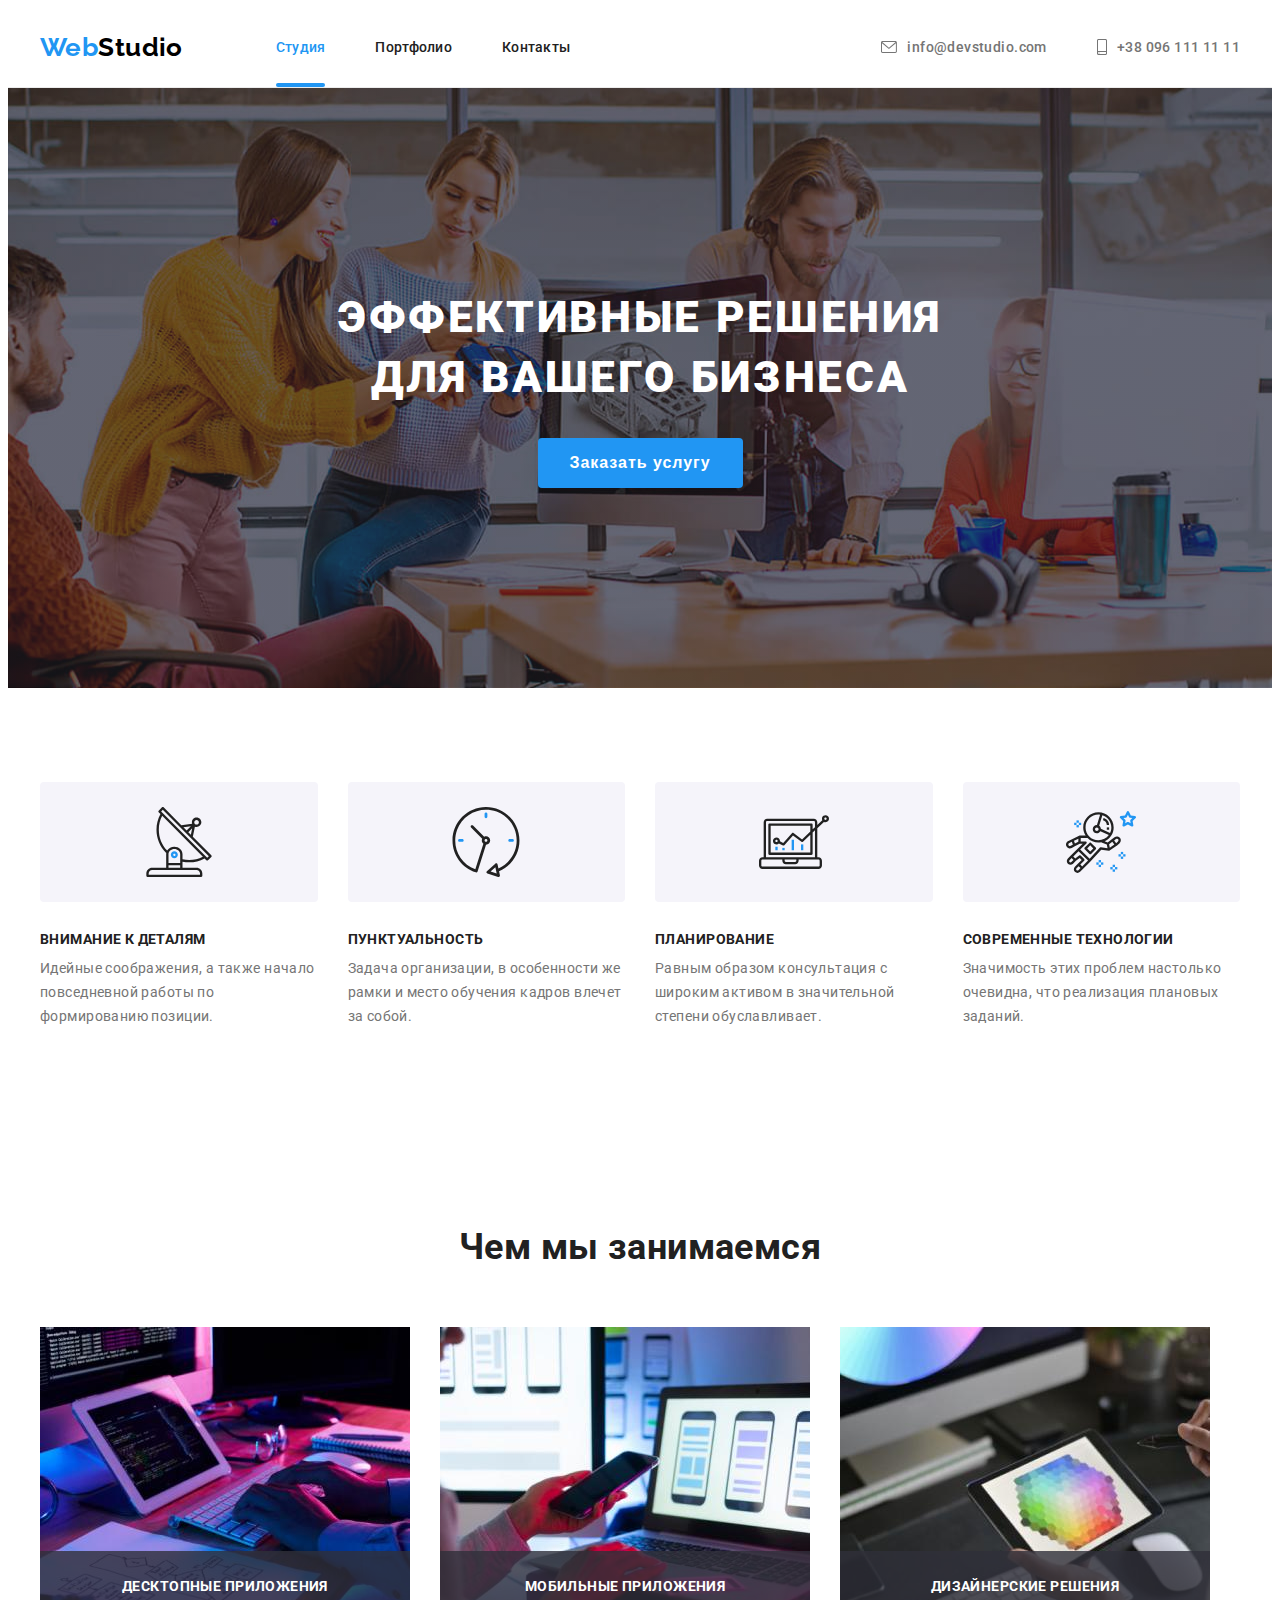
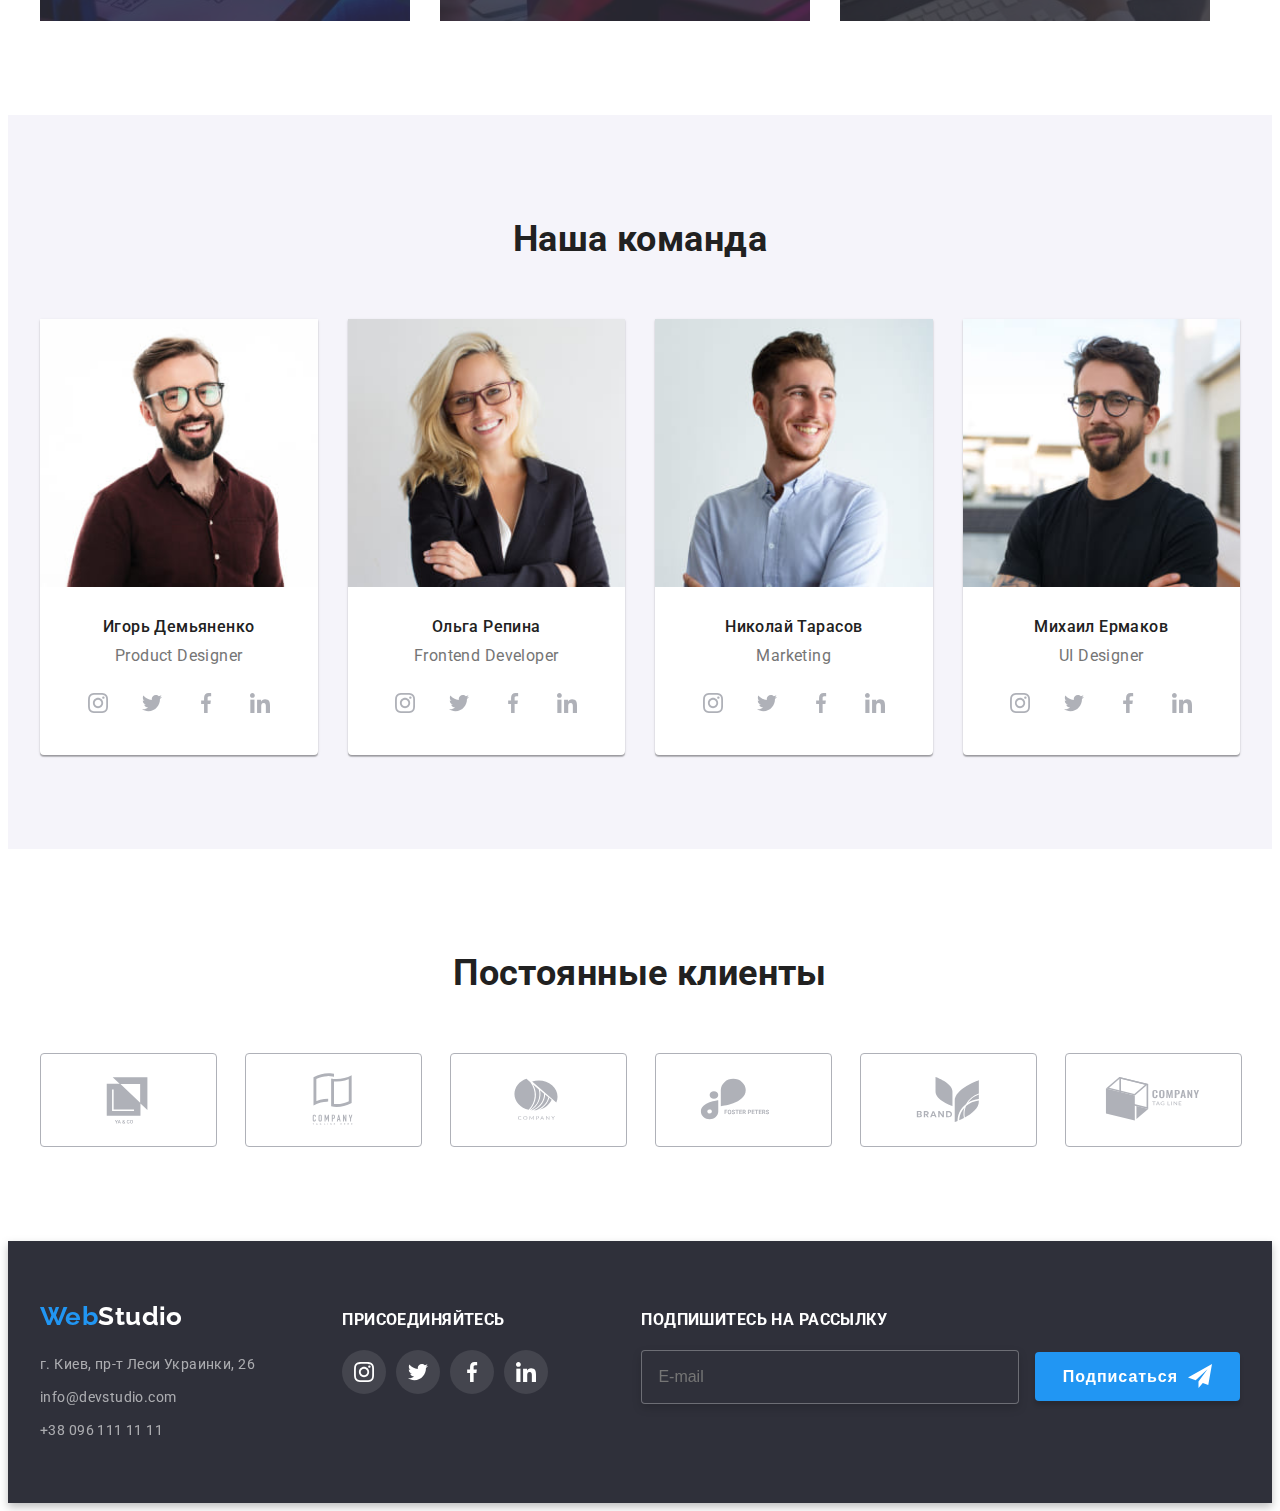
==== commit c43752b0: "picture order" ====
--- a/index.html
+++ b/index.html
@@ -189,7 +189,13 @@
           <ul class="teammate">
             <li class="teammate__item">
               <picture>
-                <!-- WEBP -->
+                <source
+                  srcset="
+                    ./images/teammates/teammate-card-1-desktop.jpg    1x,
+                    ./images/teammates/teammate-card-1-desktop@2x.jpg 2x
+                  "
+                  media="(min-width: 1200px)"
+                />
                 <source
                   srcset="
                     images/teammates/teammate-card-1-desktop.webp    1x,
@@ -200,11 +206,24 @@
                 />
                 <source
                   srcset="
-                    /images/teammates/teammate-card-1-tablet.webp    1x,
-                    /images/teammates/teammate-card-1-tablet@2x.webp 2x
-                  "
-                  type="image/webp"
+                    ./images/teammates/teammate-card-1-tablet.jpg    1x,
+                    ./images/teammates/teammate-card-1-tablet@2x.jpg 2x
+                  "
                   media="(min-width: 768px)"
+                />
+                <source
+                  srcset="
+                    ./images/teammates/teammate-card-1-tablet.webp    1x,
+                    ./images/teammates/teammate-card-1-tablet@2x.webp 2x
+                  "
+                  media="(min-width: 768px)"
+                />
+                <source
+                  srcset="
+                    ./images/teammates/teammate-card-1-mobile.jpg    1x,
+                    ./images/teammates/teammate-card-1-mobile@2x.jpg 2x
+                  "
+                  media="(max-width: 767px)"
                 />
                 <source
                   srcset="
@@ -212,28 +231,6 @@
                     ./images/teammates/teammate-card-1-mobile@2x.webp 2x
                   "
                   type="image/webp"
-                  media="(max-width: 767px)"
-                />
-                <!-- JPEG -->
-                <source
-                  srcset="
-                    ./images/teammates/teammate-card-1-desktop.jpg    1x,
-                    ./images/teammates/teammate-card-1-desktop@2x.jpg 2x
-                  "
-                  media="(min-width: 1200px)"
-                />
-                <source
-                  srcset="
-                    ./images/teammates/teammate-card-1-tablet         1x,
-                    ./images/teammates/teammate-card-1-tablett@2x.jpg 2x
-                  "
-                  media="(min-width: 768px)"
-                />
-                <source
-                  srcset="
-                    ./images/teammates/teammate-card-1-mobile.jpg    1x,
-                    ./images/teammates/teammate-card-1-mobile@2x.jpg 2x
-                  "
                   media="(max-width: 767px)"
                 />
                 <img
@@ -281,7 +278,13 @@
             </li>
             <li class="teammate__item">
               <picture>
-                <!-- WEBP -->
+                <source
+                  srcset="
+                    ./images/teammates/teammate-card-2-desktop.jpg    1x,
+                    ./images/teammates/teammate-card-2-desktop@2x.jpg 2x
+                  "
+                  media="(min-width: 1200px)"
+                />
                 <source
                   srcset="
                     images/teammates/teammate-card-2-desktop.webp    1x,
@@ -292,11 +295,24 @@
                 />
                 <source
                   srcset="
-                    /images/teammates/teammate-card-2-tablet.webp    1x,
-                    /images/teammates/teammate-card-2-tablet@2x.webp 2x
-                  "
-                  type="image/webp"
+                    ./images/teammates/teammate-card-2-tablet.jpg    1x,
+                    ./images/teammates/teammate-card-2-tablet@2x.jpg 2x
+                  "
                   media="(min-width: 768px)"
+                />
+                <source
+                  srcset="
+                    ./images/teammates/teammate-card-2-tablet.webp    1x,
+                    ./images/teammates/teammate-card-2-tablet@2x.webp 2x
+                  "
+                  media="(min-width: 768px)"
+                />
+                <source
+                  srcset="
+                    ./images/teammates/teammate-card-2-mobile.jpg    1x,
+                    ./images/teammates/teammate-card-2-mobile@2x.jpg 2x
+                  "
+                  media="(max-width: 767px)"
                 />
                 <source
                   srcset="
@@ -306,31 +322,9 @@
                   type="image/webp"
                   media="(max-width: 767px)"
                 />
-                <!-- JPEG -->
-                <source
-                  srcset="
-                    ./images/teammates/teammate-card-2-desktop.jpg    1x,
-                    ./images/teammates/teammate-card-2-desktop@2x.jpg 2x
-                  "
-                  media="(min-width: 1200px)"
-                />
-                <source
-                  srcset="
-                    ./images/teammates/teammate-card-2-tablet         1x,
-                    ./images/teammates/teammate-card-2-tablett@2x.jpg 2x
-                  "
-                  media="(min-width: 768px)"
-                />
-                <source
-                  srcset="
-                    ./images/teammates/teammate-card-2-mobile.jpg    1x,
-                    ./images/teammates/teammate-card-2-mobile@2x.jpg 2x
-                  "
-                  media="(max-width: 767px)"
-                />
                 <img
                   src="./images/teammates/teammate-card-2-mobile.jpg"
-                  alt=">Ольга Репина"
+                  alt="Ольга Репина"
                   loading="lazy"
                   width="450"
                   height="460"
@@ -373,7 +367,13 @@
             </li>
             <li class="teammate__item">
               <picture>
-                <!-- WEBP -->
+                <source
+                  srcset="
+                    ./images/teammates/teammate-card-3-desktop.jpg    1x,
+                    ./images/teammates/teammate-card-3-desktop@2x.jpg 2x
+                  "
+                  media="(min-width: 1200px)"
+                />
                 <source
                   srcset="
                     images/teammates/teammate-card-3-desktop.webp    1x,
@@ -384,11 +384,24 @@
                 />
                 <source
                   srcset="
-                    /images/teammates/teammate-card-3-tablet.webp    1x,
-                    /images/teammates/teammate-card-3-tablet@2x.webp 2x
-                  "
-                  type="image/webp"
+                    ./images/teammates/teammate-card-3-tablet.jpg    1x,
+                    ./images/teammates/teammate-card-3-tablet@2x.jpg 2x
+                  "
                   media="(min-width: 768px)"
+                />
+                <source
+                  srcset="
+                    ./images/teammates/teammate-card-3-tablet.webp    1x,
+                    ./images/teammates/teammate-card-3-tablet@2x.webp 2x
+                  "
+                  media="(min-width: 768px)"
+                />
+                <source
+                  srcset="
+                    ./images/teammates/teammate-card-3-mobile.jpg    1x,
+                    ./images/teammates/teammate-card-3-mobile@2x.jpg 2x
+                  "
+                  media="(max-width: 767px)"
                 />
                 <source
                   srcset="
@@ -398,31 +411,9 @@
                   type="image/webp"
                   media="(max-width: 767px)"
                 />
-                <!-- JPEG -->
-                <source
-                  srcset="
-                    ./images/teammates/teammate-card-3-desktop.jpg    1x,
-                    ./images/teammates/teammate-card-3-desktop@2x.jpg 2x
-                  "
-                  media="(min-width: 1200px)"
-                />
-                <source
-                  srcset="
-                    ./images/teammates/teammate-card-3-tablet         1x,
-                    ./images/teammates/teammate-card-3-tablett@2x.jpg 2x
-                  "
-                  media="(min-width: 768px)"
-                />
-                <source
-                  srcset="
-                    ./images/teammates/teammate-card-3-mobile.jpg    1x,
-                    ./images/teammates/teammate-card-3-mobile@2x.jpg 2x
-                  "
-                  media="(max-width: 767px)"
-                />
                 <img
                   src="./images/teammates/teammate-card-3-mobile.jpg"
-                  alt=">Николай Тарасов"
+                  alt="Николай Тарасов"
                   loading="lazy"
                   width="450"
                   height="460"
@@ -465,7 +456,13 @@
             </li>
             <li class="teammate__item">
               <picture>
-                <!-- WEBP -->
+                <source
+                  srcset="
+                    ./images/teammates/teammate-card-4-desktop.jpg    1x,
+                    ./images/teammates/teammate-card-4-desktop@2x.jpg 2x
+                  "
+                  media="(min-width: 1200px)"
+                />
                 <source
                   srcset="
                     images/teammates/teammate-card-4-desktop.webp    1x,
@@ -476,11 +473,24 @@
                 />
                 <source
                   srcset="
-                    /images/teammates/teammate-card-4-tablet.webp    1x,
-                    /images/teammates/teammate-card-4-tablet@2x.webp 2x
-                  "
-                  type="image/webp"
+                    ./images/teammates/teammate-card-4-tablet.jpg    1x,
+                    ./images/teammates/teammate-card-4-tablet@2x.jpg 2x
+                  "
                   media="(min-width: 768px)"
+                />
+                <source
+                  srcset="
+                    ./images/teammates/teammate-card-1-tablet.webp    1x,
+                    ./images/teammates/teammate-card-1-tablet@2x.webp 2x
+                  "
+                  media="(min-width: 768px)"
+                />
+                <source
+                  srcset="
+                    ./images/teammates/teammate-card-4-mobile.jpg    1x,
+                    ./images/teammates/teammate-card-4-mobile@2x.jpg 2x
+                  "
+                  media="(max-width: 767px)"
                 />
                 <source
                   srcset="
@@ -490,31 +500,9 @@
                   type="image/webp"
                   media="(max-width: 767px)"
                 />
-                <!-- JPEG -->
-                <source
-                  srcset="
-                    ./images/teammates/teammate-card-4-desktop.jpg    1x,
-                    ./images/teammates/teammate-card-4-desktop@2x.jpg 2x
-                  "
-                  media="(min-width: 1200px)"
-                />
-                <source
-                  srcset="
-                    ./images/teammates/teammate-card-4-tablet         1x,
-                    ./images/teammates/teammate-card-4-tablett@2x.jpg 2x
-                  "
-                  media="(min-width: 768px)"
-                />
-                <source
-                  srcset="
-                    ./images/teammates/teammate-card-4-mobile.jpg    1x,
-                    ./images/teammates/teammate-card-4-mobile@2x.jpg 2x
-                  "
-                  media="(max-width: 767px)"
-                />
                 <img
                   src="./images/teammates/teammate-card-4-mobile.jpg"
-                  alt=">Михаил Ермаков"
+                  alt="Михаил Ермаков"
                   loading="lazy"
                   width="450"
                   height="460"
--- a/css/main.min.css
+++ b/css/main.min.css
@@ -1,2 +1,2 @@
-.visually-hidden{position:absolute;width:1px;height:1px;margin:-1px;border:0;padding:0;white-space:nowrap;-webkit-clip-path:inset(100%);clip-path:inset(100%);clip:rect(0 0 0 0);overflow:hidden}body{background-color:#fff;font-family:"Roboto",sans-serif;letter-spacing:0.03em;font-size:14px;line-height:1.71;color:#757575}h1,h2,h3,h4,h5,h6,p{margin:0}ul{margin:0;padding:0;list-style:none}img{display:block;max-width:100%;height:auto}a{text-decoration:none}button{cursor:pointer;border:none}.container{margin:0 auto;padding:0 15px}@media screen and (min-width: 480px){.container{width:480px}}@media screen and (min-width: 768px){.container{width:768px}}@media screen and (min-width: 1200px){.container{width:1200px}}.logo{font-family:"Raleway",sans-serif;font-weight:700;color:#2196f3}@media screen and (max-width: 1199px){.logo{padding:16px 0;font-size:24px;line-height:1.17}}@media screen and (min-width: 1200px){.logo{padding:24px 0;font-size:26px;line-height:1.19}}.logo__header{color:#000}.logo__footer{color:#fff}.footer .logo{padding:0}.menu-button.is-open .logo{display:none}.site-navigation{display:-webkit-box;display:-ms-flexbox;display:flex}@media screen and (min-width: 768px){.site-navigation{-webkit-box-flex:1;-ms-flex-positive:1;flex-grow:1;display:-webkit-box;display:-ms-flexbox;display:flex;-webkit-box-align:center;-ms-flex-align:center;align-items:center;-webkit-box-pack:center;-ms-flex-pack:center;justify-content:center}}@media screen and (max-width: 767px){.site-navigation__list{margin-bottom:auto}}@media screen and (min-width: 768px){.site-navigation__list{display:-webkit-box;display:-ms-flexbox;display:flex;margin-left:88px}}@media screen and (min-width: 1200px){.site-navigation__list{margin-left:93px}}@media screen and (max-width: 767px){.site-navigation__item:not(:last-child){margin-bottom:32px}}@media screen and (min-width: 768px){.site-navigation__item:not(:last-child){margin-right:50px}}.site-navigation__link{font-weight:500;text-align:center;letter-spacing:0.02em;color:#212121;-webkit-transition:color 250ms cubic-bezier(0.4, 0, 0.2, 1);transition:color 250ms cubic-bezier(0.4, 0, 0.2, 1)}@media screen and (max-width: 767px){.site-navigation__link{font-size:40px;line-height:1.17}.site-navigation__link:hover,.site-navigation__link:focus{color:#2196f3}}@media screen and (min-width: 768px){.site-navigation__link{position:relative;padding-top:32px;padding-bottom:32px;font-weight:500;line-height:1.14}.site-navigation__link::before{content:'';position:absolute;bottom:9px;display:block;width:100%;height:4px;border-radius:2px;background-color:#2196f3;opacity:0;-webkit-transform:scaleX(0);transform:scaleX(0);-webkit-transition:opacity 250ms cubic-bezier(0.4, 0, 0.2, 1),-webkit-transform 250ms cubic-bezier(0.4, 0, 0.2, 1);transition:opacity 250ms cubic-bezier(0.4, 0, 0.2, 1),-webkit-transform 250ms cubic-bezier(0.4, 0, 0.2, 1);transition:transform 250ms cubic-bezier(0.4, 0, 0.2, 1),opacity 250ms cubic-bezier(0.4, 0, 0.2, 1);transition:transform 250ms cubic-bezier(0.4, 0, 0.2, 1),opacity 250ms cubic-bezier(0.4, 0, 0.2, 1),-webkit-transform 250ms cubic-bezier(0.4, 0, 0.2, 1)}}@media screen and (min-width: 768px) and (min-width: 1200px){.site-navigation__link::before{bottom:0}}@media screen and (min-width: 768px){.site-navigation__link:hover,.site-navigation__link:focus{color:#2196f3}.site-navigation__link:hover::before,.site-navigation__link:focus::before{opacity:1;-webkit-transform:scaleX(1);transform:scaleX(1)}}.site-navigation__link--current{color:#2196f3}@media screen and (min-width: 768px){.site-navigation__link--current::after{content:'';position:absolute;display:block;width:100%;height:4px;bottom:9px;border-radius:2px;background:#2196f3}}@media screen and (min-width: 768px) and (min-width: 1200px){.site-navigation__link--current::after{bottom:0px}}@media screen and (max-width: 767px){.contacts{display:-webkit-box;display:-ms-flexbox;display:flex;-webkit-box-orient:vertical;-webkit-box-direction:reverse;-ms-flex-direction:column-reverse;flex-direction:column-reverse;margin-bottom:64px}}@media screen and (min-width: 768px){.contacts{margin-left:auto}}@media screen and (min-width: 1200px){.contacts{display:-webkit-box;display:-ms-flexbox;display:flex}}.contacts__item{display:block}@media screen and (max-width: 767px){.contacts__item:not(:first-child){margin-bottom:32px}}@media screen and (min-width: 768px){.contacts__item:not(:last-child){margin-bottom:10px}}@media screen and (min-width: 1200px){.contacts__item:not(:last-child){margin-right:50px;margin-bottom:0}}.contacts__link{display:-webkit-box;display:-ms-flexbox;display:flex;-webkit-box-align:center;-ms-flex-align:center;align-items:center;font-weight:500;color:inherit;-webkit-transition:color 250ms cubic-bezier(0.4, 0, 0.2, 1),fill 250ms cubic-bezier(0.4, 0, 0.2, 1);transition:color 250ms cubic-bezier(0.4, 0, 0.2, 1),fill 250ms cubic-bezier(0.4, 0, 0.2, 1)}@media screen and (max-width: 767px){.contacts__link{font-size:28px;line-height:1.17}.contacts__link.contacts__link--zoomed{font-size:34px;color:#2196f3}}.contacts__link:hover,.contacts__link:focus{color:#2196f3;fill:currentColor}@media screen and (max-width: 767px){.contacts__icon{display:none}}@media screen and (min-width: 768px){.contacts__icon{margin-right:10px;fill:currentColor}}.section{padding-top:60px;padding-bottom:60px}@media screen and (min-width: 1200px){.section{padding-top:94px;padding-bottom:94px}}.section-title{font-weight:700;font-size:28px;line-height:1.18;text-align:center;margin-bottom:30px;color:#212121}@media screen and (min-width: 1200px){.section-title{margin-bottom:50px;font-size:36px;line-height:1.67}}.hero__button{padding:10px 32px;cursor:pointer;border:none;border-radius:4px;font-weight:700;font-size:16px;line-height:1.87;letter-spacing:0.06em;color:#fff;background-color:#2196f3;-webkit-box-shadow:0px 4px 4px rgba(0,0,0,0.15);box-shadow:0px 4px 4px rgba(0,0,0,0.15);-webkit-transition:background-color 250ms cubic-bezier(0.4, 0, 0.2, 1);transition:background-color 250ms cubic-bezier(0.4, 0, 0.2, 1)}.hero__button:hover,.hero__button:focus{background-color:#188ce8}.send-button{display:block;margin:0 auto;padding:10px 55px;cursor:pointer;border:none;border-radius:4px;font-weight:700;font-size:16px;line-height:1.87;letter-spacing:0.06em;color:#fff;background-color:#2196f3;-webkit-box-shadow:0px 4px 4px rgba(0,0,0,0.15);box-shadow:0px 4px 4px rgba(0,0,0,0.15);-webkit-transition:background-color 250ms cubic-bezier(0.4, 0, 0.2, 1);transition:background-color 250ms cubic-bezier(0.4, 0, 0.2, 1)}.send-button:hover,.send-button:focus{background-color:#188ce8}.subscribe__button{padding:10px 28px;cursor:pointer;border:none;border-radius:4px;font-weight:700;font-size:16px;line-height:1.87;letter-spacing:0.06em;color:#fff;background-color:#2196f3;-webkit-box-shadow:0px 4px 4px rgba(0,0,0,0.15);box-shadow:0px 4px 4px rgba(0,0,0,0.15);display:-webkit-inline-box;display:-ms-inline-flexbox;display:inline-flex;-webkit-box-align:center;-ms-flex-align:center;align-items:center;-webkit-box-pack:center;-ms-flex-pack:center;justify-content:center;-webkit-transition:background-color 250ms cubic-bezier(0.4, 0, 0.2, 1);transition:background-color 250ms cubic-bezier(0.4, 0, 0.2, 1)}.subscribe__button:hover,.subscribe__button:focus{color:#fff;background-color:#188ce8;-webkit-box-shadow:0px 3px 1px rgba(0,0,0,0.1),0px 1px 2px rgba(0,0,0,0.08),0px 2px 2px rgba(0,0,0,0.12);box-shadow:0px 3px 1px rgba(0,0,0,0.1),0px 1px 2px rgba(0,0,0,0.08),0px 2px 2px rgba(0,0,0,0.12)}.filter__button{padding:6px 22px;cursor:pointer;border:none;border-radius:4px;font-weight:500;font-size:16px;line-height:1.62;letter-spacing:0.06em;color:#212121;background-color:#f5f4fa;-webkit-box-shadow:none;box-shadow:none;-webkit-transition:color 250ms cubic-bezier(0.4, 0, 0.2, 1),background-color 250ms cubic-bezier(0.4, 0, 0.2, 1),-webkit-box-shadow 250ms cubic-bezier(0.4, 0, 0.2, 1);transition:color 250ms cubic-bezier(0.4, 0, 0.2, 1),background-color 250ms cubic-bezier(0.4, 0, 0.2, 1),-webkit-box-shadow 250ms cubic-bezier(0.4, 0, 0.2, 1);transition:color 250ms cubic-bezier(0.4, 0, 0.2, 1),background-color 250ms cubic-bezier(0.4, 0, 0.2, 1),box-shadow 250ms cubic-bezier(0.4, 0, 0.2, 1);transition:color 250ms cubic-bezier(0.4, 0, 0.2, 1),background-color 250ms cubic-bezier(0.4, 0, 0.2, 1),box-shadow 250ms cubic-bezier(0.4, 0, 0.2, 1),-webkit-box-shadow 250ms cubic-bezier(0.4, 0, 0.2, 1)}.filter__button:hover,.filter__button:focus{color:#fff;background-color:#2196f3;-webkit-box-shadow:0px 3px 1px rgba(0,0,0,0.1),0px 1px 2px rgba(0,0,0,0.08),0px 2px 2px rgba(0,0,0,0.12);box-shadow:0px 3px 1px rgba(0,0,0,0.1),0px 1px 2px rgba(0,0,0,0.08),0px 2px 2px rgba(0,0,0,0.12)}.backdrop{position:fixed;z-index:1;top:0;left:0;right:0;bottom:0;background-color:rgba(0,0,0,0.2);opacity:1;-webkit-transition:opacity 250ms cubic-bezier(0.4, 0, 0.2, 1);transition:opacity 250ms cubic-bezier(0.4, 0, 0.2, 1)}.backdrop.is-hidden{opacity:0;pointer-events:none}.backdrop.is-hidden .modal{-webkit-transform:translate(-50%, -50%) scale(1);transform:translate(-50%, -50%) scale(1)}.modal{position:absolute;top:50%;left:50%;min-width:95%;background-color:#fff;-webkit-box-shadow:0px 1px 3px rgba(0,0,0,0.12),0px 1px 1px rgba(0,0,0,0.14),0px 2px 1px rgba(0,0,0,0.2);box-shadow:0px 1px 3px rgba(0,0,0,0.12),0px 1px 1px rgba(0,0,0,0.14),0px 2px 1px rgba(0,0,0,0.2);border-radius:4px;-webkit-transform:translate(-50%, -50%) scale(1);transform:translate(-50%, -50%) scale(1);-webkit-transition:-webkit-transform 250ms cubic-bezier(0.4, 0, 0.2, 1);transition:-webkit-transform 250ms cubic-bezier(0.4, 0, 0.2, 1);transition:transform 250ms cubic-bezier(0.4, 0, 0.2, 1);transition:transform 250ms cubic-bezier(0.4, 0, 0.2, 1), -webkit-transform 250ms cubic-bezier(0.4, 0, 0.2, 1)}@media screen and (min-width: 480px){.modal{min-width:450px}}@media screen and (min-width: 1200px){.modal{min-width:528px}}.modal__close-button{display:-webkit-box;display:-ms-flexbox;display:flex;-webkit-box-align:center;-ms-flex-align:center;align-items:center;-webkit-box-pack:center;-ms-flex-pack:center;justify-content:center;position:absolute;margin:0;top:8px;right:8px;width:30px;height:30px;border-radius:50%;outline:none;cursor:pointer;border:1px solid rgba(0,0,0,0.1);background-color:#fff;fill:#212121;-webkit-transition:fill 250ms cubic-bezier(0.4, 0, 0.2, 1);transition:fill 250ms cubic-bezier(0.4, 0, 0.2, 1)}.modal__close-button:hover .modal __close-icon,.modal__close-button:focus .modal __close-icon{fill:#2196f3}.form{padding:40px;background:#fff;-webkit-box-shadow:0px 1px 3px rgba(0,0,0,0.12),0px 1px 1px rgba(0,0,0,0.14),0px 2px 1px rgba(0,0,0,0.2);box-shadow:0px 1px 3px rgba(0,0,0,0.12),0px 1px 1px rgba(0,0,0,0.14),0px 2px 1px rgba(0,0,0,0.2);border-radius:4px}.form__title{text-align:center;margin-bottom:12px;font-weight:700;font-size:20px;line-height:1.15;color:#212121}.form__field{text-align:start;position:relative;-webkit-box-orient:vertical;-webkit-box-direction:normal;-ms-flex-direction:column;flex-direction:column;margin-bottom:10px}.form__label{margin-bottom:4px;font-size:12px;line-height:1.17;letter-spacing:0.01em;color:var(--secondary-text-color)}.form__input{display:block;width:100%;height:40px;border:1px solid rgba(33,33,33,0.2);border-radius:4px;padding-left:42px;cursor:pointer;-webkit-transition:border 250ms cubic-bezier(0.4, 0, 0.2, 1);transition:border 250ms cubic-bezier(0.4, 0, 0.2, 1)}.form__input:focus{border:1px solid #2196f3;outline:none}.form__input:focus+.form__icon{fill:#2196f3}.form__icon{position:absolute;top:50%;left:12px;fill:#212121;-webkit-transition:fill 250ms cubic-bezier(0.4, 0, 0.2, 1);transition:fill 250ms cubic-bezier(0.4, 0, 0.2, 1)}.comment-field{display:block;margin-bottom:20px;text-align:start}.comment-field__text{padding:12px 16px;resize:none;width:100%;height:120px;border:1px solid rgba(33,33,33,0.2);border-radius:4px}.comment-field__text:focus{border:1px solid #2196f3;outline:none}.checkbox{margin-bottom:30px}.checkbox__label{display:-webkit-box;display:-ms-flexbox;display:flex;-webkit-box-align:center;-ms-flex-align:center;align-items:center;-webkit-box-pack:center;-ms-flex-pack:center;justify-content:center}.checkbox__input{appearance:none;-moz-appearance:none;-webkit-appearance:none}.checkbox__icon{cursor:pointer;margin-right:8px;border:2px solid #212121;border-radius:2px;-webkit-transition:border 250ms cubic-bezier(0.4, 0, 0.2, 1),background-color 250ms cubic-bezier(0.4, 0, 0.2, 1);transition:border 250ms cubic-bezier(0.4, 0, 0.2, 1),background-color 250ms cubic-bezier(0.4, 0, 0.2, 1)}.checkbox__input:checked+.checkbox__icon{background-color:#2196f3;border:2px solid #2196f3;border-radius:2px}.checkbox__input:focus-visible+.checkbox__icon{border-color:#2196f3}.checkbox__text{font-size:12px;line-height:1.67;letter-spacing:initial;word-wrap:break-word}@media screen and (min-width: 1200px){.checkbox__text{font-size:14px;line-height:1.71}}.checkbox__link{text-decoration:underline;word-wrap:break-word;color:#2196f3;font-size:12px;line-height:1.67}@media screen and (min-width: 1200px){.checkbox__link{font-size:14px;line-height:1.71}}.menu-button{display:inline-block;position:absolute;z-index:1;right:15px;top:10px;padding:0;border:none;background-color:transparent;cursor:pointer}@media screen and (min-width: 768px){.menu-button{display:none}}.menu-button:hover,.menu-button:focus{fill:#2196f3}.menu-button .icon-cross{display:none}.menu-button.is-open .icon-cross{display:block}.logo .menu-button.is-open{display:none}.menu-button.is-open .icon-menu{display:none}.menu-container{padding:48px 40px}@media screen and (max-width: 767px){.menu-container{background-color:#fff;position:fixed;top:0;left:0;width:100vw;height:100vh;-webkit-transform:translateY(-100%);transform:translateY(-100%);-webkit-transition:-webkit-transform 250ms cubic-bezier(0.4, 0, 0.2, 1);transition:-webkit-transform 250ms cubic-bezier(0.4, 0, 0.2, 1);transition:transform 250ms cubic-bezier(0.4, 0, 0.2, 1);transition:transform 250ms cubic-bezier(0.4, 0, 0.2, 1), -webkit-transform 250ms cubic-bezier(0.4, 0, 0.2, 1)}.menu-container.is-open{display:-webkit-box;display:-ms-flexbox;display:flex;-webkit-box-orient:vertical;-webkit-box-direction:normal;-ms-flex-direction:column;flex-direction:column;-webkit-box-pack:justify;-ms-flex-pack:justify;justify-content:space-between;-webkit-transform:translateY(0);transform:translateY(0)}}@media screen and (min-width: 768px){.menu-container{display:-webkit-box;display:-ms-flexbox;display:flex;-webkit-box-align:center;-ms-flex-align:center;align-items:center;-webkit-box-pack:center;-ms-flex-pack:center;justify-content:center;padding:0;-webkit-box-flex:1;-ms-flex-positive:1;flex-grow:1;display:flex}}@media screen and (min-width: 768px){.burger-links{display:none}}.burger-links__list{display:-webkit-box;display:-ms-flexbox;display:flex}.burger-links__item:not(:last-child){margin-right:20px}.burger-links__link{font-weight:500;font-size:18px;line-height:1.22;letter-spacing:0.02em;color:#2196f3;position:relative}.burger-links__link::after{content:'';position:absolute;width:22px;height:1px;border:1px solid rgba(33,33,33,0.2);-webkit-transform:rotate(90deg);transform:rotate(90deg);top:10px;margin-right:10px}.socials{display:-webkit-box;display:-ms-flexbox;display:flex;-webkit-box-align:center;-ms-flex-align:center;align-items:center;-webkit-box-pack:center;-ms-flex-pack:center;justify-content:center;margin-top:16px}.socials__item{fill:currentColor}.socials__item:not(:last-child){margin-right:10px}.socials__link{display:-webkit-box;display:-ms-flexbox;display:flex;-webkit-box-align:center;-ms-flex-align:center;align-items:center;-webkit-box-pack:center;-ms-flex-pack:center;justify-content:center;width:44px;height:44px;border-radius:50%;fill:#afb1b8;background-color:transparent;-webkit-transition:fill 250ms cubic-bezier(0.4, 0, 0.2, 1),background-color 250ms cubic-bezier(0.4, 0, 0.2, 1);transition:fill 250ms cubic-bezier(0.4, 0, 0.2, 1),background-color 250ms cubic-bezier(0.4, 0, 0.2, 1)}.socials__link--footer{fill:#fff;background-color:rgba(255,255,255,0.1)}.socials__link:hover,.socials__link:focus{fill:#fff;background-color:#2196f3}.address{margin-top:20px;font-style:normal}@media screen and (max-width: 1199px){.address{margin-bottom:60px}}.address .address__item:not(:last-child){margin-bottom:9px}.address .address__link{color:rgba(255,255,255,0.6);-webkit-transition:color 250ms cubic-bezier(0.4, 0, 0.2, 1);transition:color 250ms cubic-bezier(0.4, 0, 0.2, 1)}.address .address__link:hover,.address .address__link:focus{color:#fff}@media screen and (max-width: 1199px){.footer-socials{margin-bottom:60px}}@media screen and (min-width: 1200px){.footer-socials{margin-left:70px}}.footer-socials__title{margin-bottom:20px;font-weight:700;line-height:1.14;text-transform:uppercase;color:#fff}@media screen and (min-width: 1200px){.subscribe{margin-left:93px}}.subscribe__title{margin-bottom:20px;font-weight:700;line-height:1.14;text-transform:uppercase;color:#fff}.subscribe__input{padding-left:16px;height:50px;border:1px solid rgba(255,255,255,0.3);background-color:#2f303a;-webkit-filter:drop-shadow(0px 4px 4px rgba(0,0,0,0.15));filter:drop-shadow(0px 4px 4px rgba(0,0,0,0.15));border-radius:4px;-webkit-transition:border 250ms cubic-bezier(0.4, 0, 0.2, 1);transition:border 250ms cubic-bezier(0.4, 0, 0.2, 1);font-size:16px;line-height:1.25;color:rgba(255,255,255,0.6);width:100%;margin-bottom:30px}@media screen and (min-width: 768px) and (max-width: 1199px){.subscribe__input{display:-webkit-box;display:-ms-flexbox;display:flex;width:450px}}@media screen and (min-width: 1200px){.subscribe__input{margin-right:12px;width:358px}}.subscribe__input:focus{border:1px solid #2196f3;outline:none}.subscribe__icon{margin-left:10px}.header{border-bottom:1px solid #ececec;position:relative}.header .container{display:-webkit-box;display:-ms-flexbox;display:flex}@media screen and (min-width: 768px){.header .container{display:-webkit-box;display:-ms-flexbox;display:flex;-webkit-box-align:center;-ms-flex-align:center;align-items:center}}.hero{max-width:480px;margin:0 auto;padding:118px 0;text-align:center;-webkit-box-align:center;-ms-flex-align:center;align-items:center;background-repeat:no-repeat;background-position:center;background-size:cover;background-color:#2f303a;background-image:-webkit-gradient(linear, left top, right top, from(rgba(47,48,58,0.4)), to(rgba(47,48,58,0.4))),url("../images/hero/hero-mobile.jpg");background-image:linear-gradient(to right, rgba(47,48,58,0.4), rgba(47,48,58,0.4)),url("../images/hero/hero-mobile.jpg")}@media screen and (min-device-pixel-ratio: 2), (-webkit-min-device-pixel-ratio: 2), (min-resolution: 192dpi), (min-resolution: 2dppx){.hero{background-image:-webkit-gradient(linear, left top, right top, from(rgba(47,48,58,0.4)), to(rgba(47,48,58,0.4))),url("../images/hero/hero-mobile@2x.jpg");background-image:linear-gradient(to right, rgba(47,48,58,0.4), rgba(47,48,58,0.4)),url("../images/hero/hero-mobile@2x.jpg")}}@media screen and (min-width: 481px){.hero{max-width:768px;background-image:-webkit-gradient(linear, left top, right top, from(rgba(47,48,58,0.4)), to(rgba(47,48,58,0.4))),url("../images/hero/hero-tablet.jpg");background-image:linear-gradient(to right, rgba(47,48,58,0.4), rgba(47,48,58,0.4)),url("../images/hero/hero-tablet.jpg")}}@media screen and (min-width: 481px) and (min-device-pixel-ratio: 2), screen and (min-width: 481px) and (-webkit-min-device-pixel-ratio: 2), screen and (min-width: 481px) and (min-resolution: 192dpi), screen and (min-width: 481px) and (min-resolution: 2dppx){.hero{background-image:-webkit-gradient(linear, left top, right top, from(rgba(47,48,58,0.4)), to(rgba(47,48,58,0.4))),url("../images/hero/hero-tablet@2x.jpg");background-image:linear-gradient(to right, rgba(47,48,58,0.4), rgba(47,48,58,0.4)),url("../images/hero/hero-tablet@2x.jpg")}}@media screen and (min-width: 769px){.hero{max-width:768px;background-image:-webkit-gradient(linear, left top, right top, from(rgba(47,48,58,0.4)), to(rgba(47,48,58,0.4))),url("../images/hero/hero-desktop.jpg");background-image:linear-gradient(to right, rgba(47,48,58,0.4), rgba(47,48,58,0.4)),url("../images/hero/hero-desktop.jpg")}}@media screen and (min-width: 769px) and (min-device-pixel-ratio: 2), screen and (min-width: 769px) and (-webkit-min-device-pixel-ratio: 2), screen and (min-width: 769px) and (min-resolution: 192dpi), screen and (min-width: 769px) and (min-resolution: 2dppx){.hero{background-image:-webkit-gradient(linear, left top, right top, from(rgba(47,48,58,0.4)), to(rgba(47,48,58,0.4))),url("../images/hero/hero-desktop@2x.jpg");background-image:linear-gradient(to right, rgba(47,48,58,0.4), rgba(47,48,58,0.4)),url("../images/hero/hero-desktop@2x.jpg")}}@media screen and (min-width: 1200px){.hero{padding-top:200px;padding-bottom:200px;max-width:1600px}}.hero__title{margin:0 auto 30px;letter-spacing:0.06em;text-transform:uppercase;color:#fff;word-wrap:break-word}@media screen and (max-width: 1199px){.hero__title{font-size:26px;line-height:1.62;width:360px}}@media screen and (min-width: 1200px){.hero__title{width:696px;font-weight:900;font-size:44px;line-height:1.36}}@media screen and (min-width: 768px){.advantages{margin:-15px;display:-webkit-box;display:-ms-flexbox;display:flex;-ms-flex-wrap:wrap;flex-wrap:wrap}}@media screen and (max-width: 767px){.advantages__item:not(:last-child){margin-bottom:30px}}@media screen and (min-width: 768px){.advantages__item{margin:15px;-ms-flex-preferred-size:calc((100% - 4 * 15px) / 2);flex-basis:calc((100% - 4 * 15px) / 2)}}@media screen and (min-width: 1200px){.advantages__item{-ms-flex-preferred-size:calc((100% - 8 * 15px) / 4);flex-basis:calc((100% - 8 * 15px) / 4)}}.advantages__title{font-weight:700;font-size:14px;line-height:1.14;text-transform:uppercase;color:#212121;margin-bottom:10px}.advantages__picture{display:-webkit-box;display:-ms-flexbox;display:flex;-webkit-box-align:center;-ms-flex-align:center;align-items:center;-webkit-box-pack:center;-ms-flex-pack:center;justify-content:center;width:100%;height:120px;margin-bottom:30px;background-color:#f5f4fa;border-radius:4px}.advantages__text{word-wrap:break-word}@media screen and (max-width: 1199px){.section__what-we-do{display:none;padding-top:0}}@media screen and (min-width: 1200px){.section__what-we-do .what-we-do{display:-webkit-box;display:-ms-flexbox;display:flex}.section__what-we-do .what-we-do__item{position:relative}.section__what-we-do .what-we-do__item:not(:last-child){margin-right:30px}.section__what-we-do .what-we-do__overlay-title{position:absolute;display:-webkit-box;display:-ms-flexbox;display:flex;-webkit-box-align:center;-ms-flex-align:center;align-items:center;-webkit-box-pack:center;-ms-flex-pack:center;justify-content:center;bottom:0;width:100%;height:70px;font-weight:700;font-size:14px;line-height:1.16;letter-spacing:0.03em;text-transform:uppercase;color:#fff;background-color:rgba(47,48,58,0.8)}}.section__teammate{background-color:#f5f4fa}@media screen and (min-width: 768px){.teammate{margin:-15px;display:-webkit-box;display:-ms-flexbox;display:flex;-ms-flex-wrap:wrap;flex-wrap:wrap}}.teammate__item{background-color:#fff;-webkit-box-shadow:0px 1px 3px rgba(0,0,0,0.12),0px 1px 1px rgba(0,0,0,0.14),0px 2px 1px rgba(0,0,0,0.2);box-shadow:0px 1px 3px rgba(0,0,0,0.12),0px 1px 1px rgba(0,0,0,0.14),0px 2px 1px rgba(0,0,0,0.2);border-radius:0px 0px 4px 4px}@media screen and (max-width: 767px){.teammate__item:not(:last-child){margin-bottom:30px}}@media screen and (min-width: 768px){.teammate__item{margin:15px;-ms-flex-preferred-size:calc((100% - 4 * 15px) / 2);flex-basis:calc((100% - 4 * 15px) / 2)}}@media screen and (min-width: 1200px){.teammate__item{-ms-flex-preferred-size:calc((100% - 8 * 15px) / 4);flex-basis:calc((100% - 8 * 15px) / 4)}}.teammate__thumb{padding:30px 0}.teammate__title{font-weight:500;font-size:16px;text-align:center;line-height:1.19;color:#212121}.teammate__text{font-size:16px;line-height:1.19;text-align:center;margin-top:10px}.clients{margin:-15px;display:-webkit-box;display:-ms-flexbox;display:flex;-ms-flex-wrap:wrap;flex-wrap:wrap}.clients__item{margin:15px}@media screen and (max-width: 767px){.clients__item{-ms-flex-preferred-size:calc((100% - 4 * 15px) / 2);flex-basis:calc((100% - 4 * 15px) / 2)}}@media screen and (min-width: 768px){.clients__item{-ms-flex-preferred-size:calc((100% - 6 * 15px) / 3);flex-basis:calc((100% - 6 * 15px) / 3)}}@media screen and (min-width: 1200px){.clients__item{-ms-flex-preferred-size:calc((100% - 12 * 15px) / 6);flex-basis:calc((100% - 12 * 15px) / 6)}}.clients__link{display:-webkit-box;display:-ms-flexbox;display:flex;-webkit-box-align:center;-ms-flex-align:center;align-items:center;-webkit-box-pack:center;-ms-flex-pack:center;justify-content:center;width:100%;height:92px;border-radius:4px;fill:#afb1b8;border:1px solid #afb1b8;-webkit-transition:fill 250ms cubic-bezier(0.4, 0, 0.2, 1),border 250ms cubic-bezier(0.4, 0, 0.2, 1);transition:fill 250ms cubic-bezier(0.4, 0, 0.2, 1),border 250ms cubic-bezier(0.4, 0, 0.2, 1)}.clients__link:hover,.clients__link:focus{fill:#2196f3;border:1px solid #2196f3}.filter{display:-webkit-box;display:-ms-flexbox;display:flex;-ms-flex-wrap:wrap;flex-wrap:wrap;padding-bottom:40px}@media screen and (min-width: 768px){.filter{display:-webkit-box;display:-ms-flexbox;display:flex;-webkit-box-align:center;-ms-flex-align:center;align-items:center;-webkit-box-pack:center;-ms-flex-pack:center;justify-content:center;padding-bottom:30px}}@media screen and (min-width: 1200px){.filter{padding-bottom:50px}}.filter__item:not(:last-child){margin-right:8px}@media screen and (max-width: 768px){.filter__item:nth-child(-n+3){margin-bottom:15px}.filter__item:nth-child(3){margin-right:0}}.portfolio{display:-webkit-box;display:-ms-flexbox;display:flex;-ms-flex-wrap:wrap;flex-wrap:wrap;margin:-15px}.portfolio__item{margin:15px}@media screen and (min-width: 768px){.portfolio__item{margin:15px;-ms-flex-preferred-size:calc((100% - 4 * 15px) / 2);flex-basis:calc((100% - 4 * 15px) / 2)}}@media screen and (min-width: 1200px){.portfolio__item{-ms-flex-preferred-size:calc((100% - 6 * 15px) / 3);flex-basis:calc((100% - 6 * 15px) / 3)}}.portfolio__link{display:block;-webkit-transition:-webkit-box-shadow 250ms cubic-bezier(0.4, 0, 0.2, 1);transition:-webkit-box-shadow 250ms cubic-bezier(0.4, 0, 0.2, 1);transition:box-shadow 250ms cubic-bezier(0.4, 0, 0.2, 1);transition:box-shadow 250ms cubic-bezier(0.4, 0, 0.2, 1), -webkit-box-shadow 250ms cubic-bezier(0.4, 0, 0.2, 1)}.portfolio__link:hover,.portfolio__link:focus{-webkit-box-shadow:0px 1px 1px rgba(0,0,0,0.12),0px 4px 4px rgba(0,0,0,0.06),1px 4px 6px rgba(0,0,0,0.16);box-shadow:0px 1px 1px rgba(0,0,0,0.12),0px 4px 4px rgba(0,0,0,0.06),1px 4px 6px rgba(0,0,0,0.16)}.portfolio__link:hover .portfolio__overlay-text,.portfolio__link:focus .portfolio__overlay-text{-webkit-transform:translateY(0);transform:translateY(0);opacity:1}.portfolio__overlay{position:relative;overflow:hidden}.portfolio__overlay-text{position:absolute;top:0;left:0;width:100%;height:100%;padding:63px 24px;font-size:18px;line-height:1.56;color:#fff;background-color:rgba(33,150,243,0.9);-webkit-transform:translateY(100%);transform:translateY(100%);opacity:0;-webkit-transition:opacity 250ms cubic-bezier(0.4, 0, 0.2, 1),-webkit-transform 250ms cubic-bezier(0.4, 0, 0.2, 1);transition:opacity 250ms cubic-bezier(0.4, 0, 0.2, 1),-webkit-transform 250ms cubic-bezier(0.4, 0, 0.2, 1);transition:transform 250ms cubic-bezier(0.4, 0, 0.2, 1),opacity 250ms cubic-bezier(0.4, 0, 0.2, 1);transition:transform 250ms cubic-bezier(0.4, 0, 0.2, 1),opacity 250ms cubic-bezier(0.4, 0, 0.2, 1),-webkit-transform 250ms cubic-bezier(0.4, 0, 0.2, 1)}.portfolio__thumb{border:1px solid #eeeeee;border-top:none;padding:20px 24px}.portfolio__title{font-weight:700;font-size:18px;line-height:2;letter-spacing:0.06em;color:#212121;overflow:hidden;text-overflow:ellipsis}.portfolio__description{font-size:16px;line-height:1.87;color:#757575}@media screen and (min-width: 768px) and (max-width: 1199px){.portfolio__description--stretch{margin-bottom:36px}}.footer{padding:60px 0;background-color:#2f303a;-webkit-filter:drop-shadow(0px 4px 4px rgba(0,0,0,0.25));filter:drop-shadow(0px 4px 4px rgba(0,0,0,0.25))}@media screen and (min-width: 768px){footer .container{display:-webkit-box;display:-ms-flexbox;display:flex;-ms-flex-wrap:wrap;flex-wrap:wrap}}@media screen and (max-width: 1199px){footer .container{-ms-flex-pack:distribute;justify-content:space-around;text-align:center}}@media screen and (min-width: 1200px){footer .container{-webkit-box-align:baseline;-ms-flex-align:baseline;align-items:baseline}}@media screen and (min-width: 1200px){.footer__address{-webkit-box-flex:1;-ms-flex-positive:1;flex-grow:1}}
+.visually-hidden{position:absolute;width:1px;height:1px;margin:-1px;border:0;padding:0;white-space:nowrap;-webkit-clip-path:inset(100%);clip-path:inset(100%);clip:rect(0 0 0 0);overflow:hidden}body{background-color:#fff;font-family:"Roboto",sans-serif;letter-spacing:0.03em;font-size:14px;line-height:1.71;color:#757575}h1,h2,h3,h4,h5,h6,p{margin:0}ul{margin:0;padding:0;list-style:none}img{display:block;max-width:100%;height:auto}a{text-decoration:none}button{cursor:pointer;border:none}.container{margin:0 auto;padding:0 15px}@media screen and (min-width: 480px){.container{width:480px}}@media screen and (min-width: 768px){.container{width:768px}}@media screen and (min-width: 1200px){.container{width:1200px}}.logo{font-family:"Raleway",sans-serif;font-weight:700;color:#2196f3}@media screen and (max-width: 1199px){.logo{padding:16px 0;font-size:24px;line-height:1.17}}@media screen and (min-width: 1200px){.logo{padding:24px 0;font-size:26px;line-height:1.19}}.logo__header{color:#000}.logo__footer{color:#fff}.footer .logo{padding:0}.menu-button.is-open .logo{display:none}.site-navigation{display:-webkit-box;display:-ms-flexbox;display:flex}@media screen and (min-width: 768px){.site-navigation{-webkit-box-flex:1;-ms-flex-positive:1;flex-grow:1;display:-webkit-box;display:-ms-flexbox;display:flex;-webkit-box-align:center;-ms-flex-align:center;align-items:center;-webkit-box-pack:center;-ms-flex-pack:center;justify-content:center}}@media screen and (max-width: 767px){.site-navigation__list{margin-bottom:auto}}@media screen and (min-width: 768px){.site-navigation__list{display:-webkit-box;display:-ms-flexbox;display:flex;margin-left:88px}}@media screen and (min-width: 1200px){.site-navigation__list{margin-left:93px}}@media screen and (max-width: 767px){.site-navigation__item:not(:last-child){margin-bottom:32px}}@media screen and (min-width: 768px){.site-navigation__item:not(:last-child){margin-right:50px}}.site-navigation__link{font-weight:500;text-align:center;letter-spacing:0.02em;color:#212121;-webkit-transition:color 250ms cubic-bezier(0.4, 0, 0.2, 1);transition:color 250ms cubic-bezier(0.4, 0, 0.2, 1)}@media screen and (max-width: 767px){.site-navigation__link{font-size:40px;line-height:1.17}.site-navigation__link:hover,.site-navigation__link:focus{color:#2196f3}}@media screen and (min-width: 768px){.site-navigation__link{position:relative;padding-top:32px;padding-bottom:32px;font-weight:500;line-height:1.14}.site-navigation__link::before{content:'';position:absolute;bottom:9px;display:block;width:100%;height:4px;border-radius:2px;background-color:#2196f3;opacity:0;-webkit-transform:scaleX(0);transform:scaleX(0);-webkit-transition:opacity 250ms cubic-bezier(0.4, 0, 0.2, 1),-webkit-transform 250ms cubic-bezier(0.4, 0, 0.2, 1);transition:opacity 250ms cubic-bezier(0.4, 0, 0.2, 1),-webkit-transform 250ms cubic-bezier(0.4, 0, 0.2, 1);transition:transform 250ms cubic-bezier(0.4, 0, 0.2, 1),opacity 250ms cubic-bezier(0.4, 0, 0.2, 1);transition:transform 250ms cubic-bezier(0.4, 0, 0.2, 1),opacity 250ms cubic-bezier(0.4, 0, 0.2, 1),-webkit-transform 250ms cubic-bezier(0.4, 0, 0.2, 1)}}@media screen and (min-width: 768px) and (min-width: 1200px){.site-navigation__link::before{bottom:0}}@media screen and (min-width: 768px){.site-navigation__link:hover,.site-navigation__link:focus{color:#2196f3}.site-navigation__link:hover::before,.site-navigation__link:focus::before{opacity:1;-webkit-transform:scaleX(1);transform:scaleX(1)}}.site-navigation__link--current{color:#2196f3}@media screen and (min-width: 768px){.site-navigation__link--current::after{content:'';position:absolute;display:block;width:100%;height:4px;bottom:9px;border-radius:2px;background:#2196f3}}@media screen and (min-width: 768px) and (min-width: 1200px){.site-navigation__link--current::after{bottom:0px}}@media screen and (max-width: 767px){.contacts{display:-webkit-box;display:-ms-flexbox;display:flex;-webkit-box-orient:vertical;-webkit-box-direction:reverse;-ms-flex-direction:column-reverse;flex-direction:column-reverse;margin-bottom:64px}}@media screen and (min-width: 768px){.contacts{margin-left:auto}}@media screen and (min-width: 1200px){.contacts{display:-webkit-box;display:-ms-flexbox;display:flex}}.contacts__item{display:block}@media screen and (max-width: 767px){.contacts__item:not(:first-child){margin-bottom:32px}}@media screen and (min-width: 768px){.contacts__item:not(:last-child){margin-bottom:10px}}@media screen and (min-width: 1200px){.contacts__item:not(:last-child){margin-right:50px;margin-bottom:0}}.contacts__link{display:-webkit-box;display:-ms-flexbox;display:flex;-webkit-box-align:center;-ms-flex-align:center;align-items:center;font-weight:500;color:inherit;-webkit-transition:color 250ms cubic-bezier(0.4, 0, 0.2, 1),fill 250ms cubic-bezier(0.4, 0, 0.2, 1);transition:color 250ms cubic-bezier(0.4, 0, 0.2, 1),fill 250ms cubic-bezier(0.4, 0, 0.2, 1)}@media screen and (max-width: 767px){.contacts__link{font-size:28px;line-height:1.17}.contacts__link.contacts__link--zoomed{font-size:34px;color:#2196f3}}.contacts__link:hover,.contacts__link:focus{color:#2196f3;fill:currentColor}@media screen and (max-width: 767px){.contacts__icon{display:none}}@media screen and (min-width: 768px){.contacts__icon{margin-right:10px;fill:currentColor}}.section{padding-top:60px;padding-bottom:60px}@media screen and (min-width: 1200px){.section{padding-top:94px;padding-bottom:94px}}.section-title{font-weight:700;font-size:28px;line-height:1.18;text-align:center;margin-bottom:30px;color:#212121}@media screen and (min-width: 1200px){.section-title{margin-bottom:50px;font-size:36px;line-height:1.67}}.hero__button{padding:10px 32px;cursor:pointer;border:none;border-radius:4px;font-weight:700;font-size:16px;line-height:1.87;letter-spacing:0.06em;color:#fff;background-color:#2196f3;-webkit-box-shadow:0px 4px 4px rgba(0,0,0,0.15);box-shadow:0px 4px 4px rgba(0,0,0,0.15);-webkit-transition:background-color 250ms cubic-bezier(0.4, 0, 0.2, 1);transition:background-color 250ms cubic-bezier(0.4, 0, 0.2, 1)}.hero__button:hover,.hero__button:focus{background-color:#188ce8}.send-button{display:block;margin:0 auto;padding:10px 55px;cursor:pointer;border:none;border-radius:4px;font-weight:700;font-size:16px;line-height:1.87;letter-spacing:0.06em;color:#fff;background-color:#2196f3;-webkit-box-shadow:0px 4px 4px rgba(0,0,0,0.15);box-shadow:0px 4px 4px rgba(0,0,0,0.15);-webkit-transition:background-color 250ms cubic-bezier(0.4, 0, 0.2, 1);transition:background-color 250ms cubic-bezier(0.4, 0, 0.2, 1)}.send-button:hover,.send-button:focus{background-color:#188ce8}.subscribe__button{padding:10px 28px;cursor:pointer;border:none;border-radius:4px;font-weight:700;font-size:16px;line-height:1.87;letter-spacing:0.06em;color:#fff;background-color:#2196f3;-webkit-box-shadow:0px 4px 4px rgba(0,0,0,0.15);box-shadow:0px 4px 4px rgba(0,0,0,0.15);display:-webkit-inline-box;display:-ms-inline-flexbox;display:inline-flex;-webkit-box-align:center;-ms-flex-align:center;align-items:center;-webkit-box-pack:center;-ms-flex-pack:center;justify-content:center;-webkit-transition:background-color 250ms cubic-bezier(0.4, 0, 0.2, 1);transition:background-color 250ms cubic-bezier(0.4, 0, 0.2, 1)}.subscribe__button:hover,.subscribe__button:focus{color:#fff;background-color:#188ce8;-webkit-box-shadow:0px 3px 1px rgba(0,0,0,0.1),0px 1px 2px rgba(0,0,0,0.08),0px 2px 2px rgba(0,0,0,0.12);box-shadow:0px 3px 1px rgba(0,0,0,0.1),0px 1px 2px rgba(0,0,0,0.08),0px 2px 2px rgba(0,0,0,0.12)}.filter__button{padding:6px 22px;cursor:pointer;border:none;border-radius:4px;font-weight:500;font-size:16px;line-height:1.62;letter-spacing:0.06em;color:#212121;background-color:#f5f4fa;-webkit-box-shadow:none;box-shadow:none;-webkit-transition:color 250ms cubic-bezier(0.4, 0, 0.2, 1),background-color 250ms cubic-bezier(0.4, 0, 0.2, 1),-webkit-box-shadow 250ms cubic-bezier(0.4, 0, 0.2, 1);transition:color 250ms cubic-bezier(0.4, 0, 0.2, 1),background-color 250ms cubic-bezier(0.4, 0, 0.2, 1),-webkit-box-shadow 250ms cubic-bezier(0.4, 0, 0.2, 1);transition:color 250ms cubic-bezier(0.4, 0, 0.2, 1),background-color 250ms cubic-bezier(0.4, 0, 0.2, 1),box-shadow 250ms cubic-bezier(0.4, 0, 0.2, 1);transition:color 250ms cubic-bezier(0.4, 0, 0.2, 1),background-color 250ms cubic-bezier(0.4, 0, 0.2, 1),box-shadow 250ms cubic-bezier(0.4, 0, 0.2, 1),-webkit-box-shadow 250ms cubic-bezier(0.4, 0, 0.2, 1)}.filter__button:hover,.filter__button:focus{color:#fff;background-color:#2196f3;-webkit-box-shadow:0px 3px 1px rgba(0,0,0,0.1),0px 1px 2px rgba(0,0,0,0.08),0px 2px 2px rgba(0,0,0,0.12);box-shadow:0px 3px 1px rgba(0,0,0,0.1),0px 1px 2px rgba(0,0,0,0.08),0px 2px 2px rgba(0,0,0,0.12)}.backdrop{position:fixed;z-index:10;top:0;left:0;right:0;bottom:0;background-color:rgba(0,0,0,0.2);opacity:1;-webkit-transition:opacity 250ms cubic-bezier(0.4, 0, 0.2, 1);transition:opacity 250ms cubic-bezier(0.4, 0, 0.2, 1)}.backdrop.is-hidden{opacity:0;pointer-events:none}.backdrop.is-hidden .modal{-webkit-transform:translate(-50%, -50%) scale(1);transform:translate(-50%, -50%) scale(1)}.modal{position:absolute;top:50%;left:50%;min-width:95%;background-color:#fff;-webkit-box-shadow:0px 1px 3px rgba(0,0,0,0.12),0px 1px 1px rgba(0,0,0,0.14),0px 2px 1px rgba(0,0,0,0.2);box-shadow:0px 1px 3px rgba(0,0,0,0.12),0px 1px 1px rgba(0,0,0,0.14),0px 2px 1px rgba(0,0,0,0.2);border-radius:4px;-webkit-transform:translate(-50%, -50%) scale(1);transform:translate(-50%, -50%) scale(1);-webkit-transition:-webkit-transform 250ms cubic-bezier(0.4, 0, 0.2, 1);transition:-webkit-transform 250ms cubic-bezier(0.4, 0, 0.2, 1);transition:transform 250ms cubic-bezier(0.4, 0, 0.2, 1);transition:transform 250ms cubic-bezier(0.4, 0, 0.2, 1), -webkit-transform 250ms cubic-bezier(0.4, 0, 0.2, 1)}@media screen and (min-width: 480px){.modal{min-width:450px}}@media screen and (min-width: 1200px){.modal{min-width:528px}}.modal__close-button{display:-webkit-box;display:-ms-flexbox;display:flex;-webkit-box-align:center;-ms-flex-align:center;align-items:center;-webkit-box-pack:center;-ms-flex-pack:center;justify-content:center;position:absolute;margin:0;top:8px;right:8px;width:30px;height:30px;border-radius:50%;outline:none;cursor:pointer;border:1px solid rgba(0,0,0,0.1);background-color:#fff;fill:#212121;-webkit-transition:fill 250ms cubic-bezier(0.4, 0, 0.2, 1);transition:fill 250ms cubic-bezier(0.4, 0, 0.2, 1)}.modal__close-button:hover .modal __close-icon,.modal__close-button:focus .modal __close-icon{fill:#2196f3}.form{padding:40px;background:#fff;-webkit-box-shadow:0px 1px 3px rgba(0,0,0,0.12),0px 1px 1px rgba(0,0,0,0.14),0px 2px 1px rgba(0,0,0,0.2);box-shadow:0px 1px 3px rgba(0,0,0,0.12),0px 1px 1px rgba(0,0,0,0.14),0px 2px 1px rgba(0,0,0,0.2);border-radius:4px}.form__title{text-align:center;margin-bottom:12px;font-weight:700;font-size:20px;line-height:1.15;color:#212121}.form__field{text-align:start;position:relative;-webkit-box-orient:vertical;-webkit-box-direction:normal;-ms-flex-direction:column;flex-direction:column;margin-bottom:10px}.form__label{margin-bottom:4px;font-size:12px;line-height:1.17;letter-spacing:0.01em;color:var(--secondary-text-color)}.form__input{display:block;width:100%;height:40px;border:1px solid rgba(33,33,33,0.2);border-radius:4px;padding-left:42px;cursor:pointer;-webkit-transition:border 250ms cubic-bezier(0.4, 0, 0.2, 1);transition:border 250ms cubic-bezier(0.4, 0, 0.2, 1)}.form__input:focus{border:1px solid #2196f3;outline:none}.form__input:focus+.form__icon{fill:#2196f3}.form__icon{position:absolute;top:50%;left:12px;fill:#212121;-webkit-transition:fill 250ms cubic-bezier(0.4, 0, 0.2, 1);transition:fill 250ms cubic-bezier(0.4, 0, 0.2, 1)}.comment-field{display:block;margin-bottom:20px;text-align:start}.comment-field__text{padding:12px 16px;resize:none;width:100%;height:120px;border:1px solid rgba(33,33,33,0.2);border-radius:4px}.comment-field__text:focus{border:1px solid #2196f3;outline:none}.checkbox{margin-bottom:30px}.checkbox__label{display:-webkit-box;display:-ms-flexbox;display:flex;-webkit-box-align:center;-ms-flex-align:center;align-items:center;-webkit-box-pack:center;-ms-flex-pack:center;justify-content:center}.checkbox__input{appearance:none;-moz-appearance:none;-webkit-appearance:none}.checkbox__icon{cursor:pointer;margin-right:8px;border:2px solid #212121;border-radius:2px;-webkit-transition:border 250ms cubic-bezier(0.4, 0, 0.2, 1),background-color 250ms cubic-bezier(0.4, 0, 0.2, 1);transition:border 250ms cubic-bezier(0.4, 0, 0.2, 1),background-color 250ms cubic-bezier(0.4, 0, 0.2, 1)}.checkbox__input:checked+.checkbox__icon{background-color:#2196f3;border:2px solid #2196f3;border-radius:2px}.checkbox__input:focus-visible+.checkbox__icon{border-color:#2196f3}.checkbox__text{font-size:12px;line-height:1.67;letter-spacing:initial;word-wrap:break-word}@media screen and (min-width: 1200px){.checkbox__text{font-size:14px;line-height:1.71}}.checkbox__link{text-decoration:underline;word-wrap:break-word;color:#2196f3;font-size:12px;line-height:1.67}@media screen and (min-width: 1200px){.checkbox__link{font-size:14px;line-height:1.71}}.menu-button{display:inline-block;position:absolute;z-index:2;right:15px;top:10px;padding:0;border:none;background-color:transparent;cursor:pointer}@media screen and (min-width: 768px){.menu-button{display:none}}.menu-button:hover,.menu-button:focus{fill:#2196f3}.menu-button.is-open{position:fixed}.menu-button .icon-cross{display:none}.menu-button.is-open .icon-cross{display:block}.menu-button.is-open .icon-menu{display:none}.menu-container{padding:48px 40px}@media screen and (max-width: 767px){.menu-container{position:fixed;z-index:1;top:0;left:0;width:100vw;height:100vh;-webkit-transform:translateY(-100%);transform:translateY(-100%);-webkit-transition:-webkit-transform 250ms cubic-bezier(0.4, 0, 0.2, 1);transition:-webkit-transform 250ms cubic-bezier(0.4, 0, 0.2, 1);transition:transform 250ms cubic-bezier(0.4, 0, 0.2, 1);transition:transform 250ms cubic-bezier(0.4, 0, 0.2, 1), -webkit-transform 250ms cubic-bezier(0.4, 0, 0.2, 1);background-color:#fff}.menu-container.is-open{display:-webkit-box;display:-ms-flexbox;display:flex;-webkit-box-orient:vertical;-webkit-box-direction:normal;-ms-flex-direction:column;flex-direction:column;-webkit-box-pack:justify;-ms-flex-pack:justify;justify-content:space-between;-webkit-transform:translateY(0);transform:translateY(0)}}@media screen and (min-width: 768px){.menu-container{display:-webkit-box;display:-ms-flexbox;display:flex;-webkit-box-align:center;-ms-flex-align:center;align-items:center;-webkit-box-pack:center;-ms-flex-pack:center;justify-content:center;padding:0;-webkit-box-flex:1;-ms-flex-positive:1;flex-grow:1;display:flex}}@media screen and (min-width: 768px){.burger-links{display:none}}.burger-links__list{display:-webkit-box;display:-ms-flexbox;display:flex}.burger-links__item:not(:last-child){margin-right:20px}.burger-links__link{font-weight:500;font-size:18px;line-height:1.22;letter-spacing:0.02em;color:#2196f3;position:relative}.burger-links__link::after{content:'';position:absolute;width:22px;height:1px;border:1px solid rgba(33,33,33,0.2);-webkit-transform:rotate(90deg);transform:rotate(90deg);top:10px;margin-right:10px}.socials{display:-webkit-box;display:-ms-flexbox;display:flex;-webkit-box-align:center;-ms-flex-align:center;align-items:center;-webkit-box-pack:center;-ms-flex-pack:center;justify-content:center;margin-top:16px}.socials__item{fill:currentColor}.socials__item:not(:last-child){margin-right:10px}.socials__link{display:-webkit-box;display:-ms-flexbox;display:flex;-webkit-box-align:center;-ms-flex-align:center;align-items:center;-webkit-box-pack:center;-ms-flex-pack:center;justify-content:center;width:44px;height:44px;border-radius:50%;fill:#afb1b8;background-color:transparent;-webkit-transition:fill 250ms cubic-bezier(0.4, 0, 0.2, 1),background-color 250ms cubic-bezier(0.4, 0, 0.2, 1);transition:fill 250ms cubic-bezier(0.4, 0, 0.2, 1),background-color 250ms cubic-bezier(0.4, 0, 0.2, 1)}.socials__link--footer{fill:#fff;background-color:rgba(255,255,255,0.1)}.socials__link:hover,.socials__link:focus{fill:#fff;background-color:#2196f3}.address{margin-top:20px;font-style:normal}@media screen and (max-width: 1199px){.address{margin-bottom:60px}}.address .address__item:not(:last-child){margin-bottom:9px}.address .address__link{color:rgba(255,255,255,0.6);-webkit-transition:color 250ms cubic-bezier(0.4, 0, 0.2, 1);transition:color 250ms cubic-bezier(0.4, 0, 0.2, 1)}.address .address__link:hover,.address .address__link:focus{color:#fff}@media screen and (max-width: 1199px){.footer-socials{margin-bottom:60px}}@media screen and (min-width: 1200px){.footer-socials{margin-left:70px}}.footer-socials__title{margin-bottom:20px;font-weight:700;line-height:1.14;text-transform:uppercase;color:#fff}@media screen and (min-width: 1200px){.subscribe{margin-left:93px}}.subscribe__title{margin-bottom:20px;font-weight:700;line-height:1.14;text-transform:uppercase;color:#fff}.subscribe__input{padding-left:16px;height:50px;border:1px solid rgba(255,255,255,0.3);background-color:#2f303a;-webkit-filter:drop-shadow(0px 4px 4px rgba(0,0,0,0.15));filter:drop-shadow(0px 4px 4px rgba(0,0,0,0.15));border-radius:4px;-webkit-transition:border 250ms cubic-bezier(0.4, 0, 0.2, 1);transition:border 250ms cubic-bezier(0.4, 0, 0.2, 1);font-size:16px;line-height:1.25;color:rgba(255,255,255,0.6);width:100%;margin-bottom:30px}@media screen and (min-width: 768px) and (max-width: 1199px){.subscribe__input{display:-webkit-box;display:-ms-flexbox;display:flex;width:450px}}@media screen and (min-width: 1200px){.subscribe__input{margin-right:12px;width:358px}}.subscribe__input:focus{border:1px solid #2196f3;outline:none}.subscribe__icon{margin-left:10px}.header{border-bottom:1px solid #ececec;position:relative}.header .container{display:-webkit-box;display:-ms-flexbox;display:flex}@media screen and (min-width: 768px){.header .container{display:-webkit-box;display:-ms-flexbox;display:flex;-webkit-box-align:center;-ms-flex-align:center;align-items:center}}.hero{max-width:480px;margin:0 auto;padding:118px 0;text-align:center;-webkit-box-align:center;-ms-flex-align:center;align-items:center;background-repeat:no-repeat;background-position:center;background-size:cover;background-color:#2f303a;background-image:-webkit-gradient(linear, left top, right top, from(rgba(47,48,58,0.4)), to(rgba(47,48,58,0.4))),url("../images/hero/hero-mobile.jpg");background-image:linear-gradient(to right, rgba(47,48,58,0.4), rgba(47,48,58,0.4)),url("../images/hero/hero-mobile.jpg")}@media screen and (min-device-pixel-ratio: 2), (-webkit-min-device-pixel-ratio: 2), (min-resolution: 192dpi), (min-resolution: 2dppx){.hero{background-image:-webkit-gradient(linear, left top, right top, from(rgba(47,48,58,0.4)), to(rgba(47,48,58,0.4))),url("../images/hero/hero-mobile@2x.jpg");background-image:linear-gradient(to right, rgba(47,48,58,0.4), rgba(47,48,58,0.4)),url("../images/hero/hero-mobile@2x.jpg")}}@media screen and (min-width: 481px){.hero{max-width:768px;background-image:-webkit-gradient(linear, left top, right top, from(rgba(47,48,58,0.4)), to(rgba(47,48,58,0.4))),url("../images/hero/hero-tablet.jpg");background-image:linear-gradient(to right, rgba(47,48,58,0.4), rgba(47,48,58,0.4)),url("../images/hero/hero-tablet.jpg")}}@media screen and (min-width: 481px) and (min-device-pixel-ratio: 2), screen and (min-width: 481px) and (-webkit-min-device-pixel-ratio: 2), screen and (min-width: 481px) and (min-resolution: 192dpi), screen and (min-width: 481px) and (min-resolution: 2dppx){.hero{background-image:-webkit-gradient(linear, left top, right top, from(rgba(47,48,58,0.4)), to(rgba(47,48,58,0.4))),url("../images/hero/hero-tablet@2x.jpg");background-image:linear-gradient(to right, rgba(47,48,58,0.4), rgba(47,48,58,0.4)),url("../images/hero/hero-tablet@2x.jpg")}}@media screen and (min-width: 769px){.hero{max-width:768px;background-image:-webkit-gradient(linear, left top, right top, from(rgba(47,48,58,0.4)), to(rgba(47,48,58,0.4))),url("../images/hero/hero-desktop.jpg");background-image:linear-gradient(to right, rgba(47,48,58,0.4), rgba(47,48,58,0.4)),url("../images/hero/hero-desktop.jpg")}}@media screen and (min-width: 769px) and (min-device-pixel-ratio: 2), screen and (min-width: 769px) and (-webkit-min-device-pixel-ratio: 2), screen and (min-width: 769px) and (min-resolution: 192dpi), screen and (min-width: 769px) and (min-resolution: 2dppx){.hero{background-image:-webkit-gradient(linear, left top, right top, from(rgba(47,48,58,0.4)), to(rgba(47,48,58,0.4))),url("../images/hero/hero-desktop@2x.jpg");background-image:linear-gradient(to right, rgba(47,48,58,0.4), rgba(47,48,58,0.4)),url("../images/hero/hero-desktop@2x.jpg")}}@media screen and (min-width: 1200px){.hero{padding-top:200px;padding-bottom:200px;max-width:1600px}}.hero__title{margin:0 auto 30px;letter-spacing:0.06em;text-transform:uppercase;color:#fff;word-wrap:break-word}@media screen and (max-width: 1199px){.hero__title{font-size:26px;line-height:1.62;width:360px}}@media screen and (min-width: 1200px){.hero__title{width:696px;font-weight:900;font-size:44px;line-height:1.36}}@media screen and (min-width: 768px){.advantages{margin:-15px;display:-webkit-box;display:-ms-flexbox;display:flex;-ms-flex-wrap:wrap;flex-wrap:wrap}}@media screen and (max-width: 767px){.advantages__item:not(:last-child){margin-bottom:30px}}@media screen and (min-width: 768px){.advantages__item{margin:15px;-ms-flex-preferred-size:calc((100% - 4 * 15px) / 2);flex-basis:calc((100% - 4 * 15px) / 2)}}@media screen and (min-width: 1200px){.advantages__item{-ms-flex-preferred-size:calc((100% - 8 * 15px) / 4);flex-basis:calc((100% - 8 * 15px) / 4)}}.advantages__title{font-weight:700;font-size:14px;line-height:1.14;text-transform:uppercase;color:#212121;margin-bottom:10px}.advantages__picture{display:-webkit-box;display:-ms-flexbox;display:flex;-webkit-box-align:center;-ms-flex-align:center;align-items:center;-webkit-box-pack:center;-ms-flex-pack:center;justify-content:center;width:100%;height:120px;margin-bottom:30px;background-color:#f5f4fa;border-radius:4px}.advantages__text{word-wrap:break-word}@media screen and (max-width: 1199px){.section__what-we-do{display:none;padding-top:0}}@media screen and (min-width: 1200px){.section__what-we-do .what-we-do{display:-webkit-box;display:-ms-flexbox;display:flex}.section__what-we-do .what-we-do__item{position:relative}.section__what-we-do .what-we-do__item:not(:last-child){margin-right:30px}.section__what-we-do .what-we-do__overlay-title{position:absolute;display:-webkit-box;display:-ms-flexbox;display:flex;-webkit-box-align:center;-ms-flex-align:center;align-items:center;-webkit-box-pack:center;-ms-flex-pack:center;justify-content:center;bottom:0;width:100%;height:70px;font-weight:700;font-size:14px;line-height:1.16;letter-spacing:0.03em;text-transform:uppercase;color:#fff;background-color:rgba(47,48,58,0.8)}}.section__teammate{background-color:#f5f4fa}@media screen and (min-width: 768px){.teammate{margin:-15px;display:-webkit-box;display:-ms-flexbox;display:flex;-ms-flex-wrap:wrap;flex-wrap:wrap}}.teammate__item{background-color:#fff;-webkit-box-shadow:0px 1px 3px rgba(0,0,0,0.12),0px 1px 1px rgba(0,0,0,0.14),0px 2px 1px rgba(0,0,0,0.2);box-shadow:0px 1px 3px rgba(0,0,0,0.12),0px 1px 1px rgba(0,0,0,0.14),0px 2px 1px rgba(0,0,0,0.2);border-radius:0px 0px 4px 4px}@media screen and (max-width: 767px){.teammate__item:not(:last-child){margin-bottom:30px}}@media screen and (min-width: 768px){.teammate__item{margin:15px;-ms-flex-preferred-size:calc((100% - 4 * 15px) / 2);flex-basis:calc((100% - 4 * 15px) / 2)}}@media screen and (min-width: 1200px){.teammate__item{-ms-flex-preferred-size:calc((100% - 8 * 15px) / 4);flex-basis:calc((100% - 8 * 15px) / 4)}}.teammate__thumb{padding:30px 0}.teammate__title{font-weight:500;font-size:16px;text-align:center;line-height:1.19;color:#212121}.teammate__text{font-size:16px;line-height:1.19;text-align:center;margin-top:10px}.clients{margin:-15px;display:-webkit-box;display:-ms-flexbox;display:flex;-ms-flex-wrap:wrap;flex-wrap:wrap}.clients__item{margin:15px}@media screen and (max-width: 767px){.clients__item{-ms-flex-preferred-size:calc((100% - 4 * 15px) / 2);flex-basis:calc((100% - 4 * 15px) / 2)}}@media screen and (min-width: 768px){.clients__item{-ms-flex-preferred-size:calc((100% - 6 * 15px) / 3);flex-basis:calc((100% - 6 * 15px) / 3)}}@media screen and (min-width: 1200px){.clients__item{-ms-flex-preferred-size:calc((100% - 12 * 15px) / 6);flex-basis:calc((100% - 12 * 15px) / 6)}}.clients__link{display:-webkit-box;display:-ms-flexbox;display:flex;-webkit-box-align:center;-ms-flex-align:center;align-items:center;-webkit-box-pack:center;-ms-flex-pack:center;justify-content:center;width:100%;height:92px;border-radius:4px;fill:#afb1b8;border:1px solid #afb1b8;-webkit-transition:fill 250ms cubic-bezier(0.4, 0, 0.2, 1),border 250ms cubic-bezier(0.4, 0, 0.2, 1);transition:fill 250ms cubic-bezier(0.4, 0, 0.2, 1),border 250ms cubic-bezier(0.4, 0, 0.2, 1)}.clients__link:hover,.clients__link:focus{fill:#2196f3;border:1px solid #2196f3}.filter{display:-webkit-box;display:-ms-flexbox;display:flex;-ms-flex-wrap:wrap;flex-wrap:wrap;padding-bottom:40px}@media screen and (min-width: 768px){.filter{display:-webkit-box;display:-ms-flexbox;display:flex;-webkit-box-align:center;-ms-flex-align:center;align-items:center;-webkit-box-pack:center;-ms-flex-pack:center;justify-content:center;padding-bottom:30px}}@media screen and (min-width: 1200px){.filter{padding-bottom:50px}}.filter__item:not(:last-child){margin-right:8px}@media screen and (max-width: 768px){.filter__item:nth-child(-n+3){margin-bottom:15px}.filter__item:nth-child(3){margin-right:0}}.portfolio{display:-webkit-box;display:-ms-flexbox;display:flex;-ms-flex-wrap:wrap;flex-wrap:wrap;margin:-15px}.portfolio__item{margin:15px}@media screen and (min-width: 768px){.portfolio__item{margin:15px;-ms-flex-preferred-size:calc((100% - 4 * 15px) / 2);flex-basis:calc((100% - 4 * 15px) / 2)}}@media screen and (min-width: 1200px){.portfolio__item{-ms-flex-preferred-size:calc((100% - 6 * 15px) / 3);flex-basis:calc((100% - 6 * 15px) / 3)}}.portfolio__link{display:block;-webkit-transition:-webkit-box-shadow 250ms cubic-bezier(0.4, 0, 0.2, 1);transition:-webkit-box-shadow 250ms cubic-bezier(0.4, 0, 0.2, 1);transition:box-shadow 250ms cubic-bezier(0.4, 0, 0.2, 1);transition:box-shadow 250ms cubic-bezier(0.4, 0, 0.2, 1), -webkit-box-shadow 250ms cubic-bezier(0.4, 0, 0.2, 1)}.portfolio__link:hover,.portfolio__link:focus{-webkit-box-shadow:0px 1px 1px rgba(0,0,0,0.12),0px 4px 4px rgba(0,0,0,0.06),1px 4px 6px rgba(0,0,0,0.16);box-shadow:0px 1px 1px rgba(0,0,0,0.12),0px 4px 4px rgba(0,0,0,0.06),1px 4px 6px rgba(0,0,0,0.16)}.portfolio__link:hover .portfolio__overlay-text,.portfolio__link:focus .portfolio__overlay-text{-webkit-transform:translateY(0);transform:translateY(0);opacity:1}.portfolio__overlay{position:relative;overflow:hidden}.portfolio__overlay-text{position:absolute;top:0;left:0;width:100%;height:100%;padding:63px 24px;font-size:18px;line-height:1.56;color:#fff;background-color:rgba(33,150,243,0.9);-webkit-transform:translateY(100%);transform:translateY(100%);opacity:0;-webkit-transition:opacity 250ms cubic-bezier(0.4, 0, 0.2, 1),-webkit-transform 250ms cubic-bezier(0.4, 0, 0.2, 1);transition:opacity 250ms cubic-bezier(0.4, 0, 0.2, 1),-webkit-transform 250ms cubic-bezier(0.4, 0, 0.2, 1);transition:transform 250ms cubic-bezier(0.4, 0, 0.2, 1),opacity 250ms cubic-bezier(0.4, 0, 0.2, 1);transition:transform 250ms cubic-bezier(0.4, 0, 0.2, 1),opacity 250ms cubic-bezier(0.4, 0, 0.2, 1),-webkit-transform 250ms cubic-bezier(0.4, 0, 0.2, 1)}.portfolio__thumb{border:1px solid #eeeeee;border-top:none;padding:20px 24px}.portfolio__title{font-weight:700;font-size:18px;line-height:2;letter-spacing:0.06em;color:#212121;overflow:hidden;text-overflow:ellipsis}.portfolio__description{font-size:16px;line-height:1.87;color:#757575}@media screen and (min-width: 768px) and (max-width: 1199px){.portfolio__description--stretch{margin-bottom:36px}}.footer{padding:60px 0;background-color:#2f303a;-webkit-filter:drop-shadow(0px 4px 4px rgba(0,0,0,0.25));filter:drop-shadow(0px 4px 4px rgba(0,0,0,0.25))}@media screen and (min-width: 768px){footer .container{display:-webkit-box;display:-ms-flexbox;display:flex;-ms-flex-wrap:wrap;flex-wrap:wrap}}@media screen and (max-width: 1199px){footer .container{-ms-flex-pack:distribute;justify-content:space-around;text-align:center}}@media screen and (min-width: 1200px){footer .container{-webkit-box-align:baseline;-ms-flex-align:baseline;align-items:baseline}}@media screen and (min-width: 1200px){.footer__address{-webkit-box-flex:1;-ms-flex-positive:1;flex-grow:1}}
 /*# sourceMappingURL=main.min.css.map */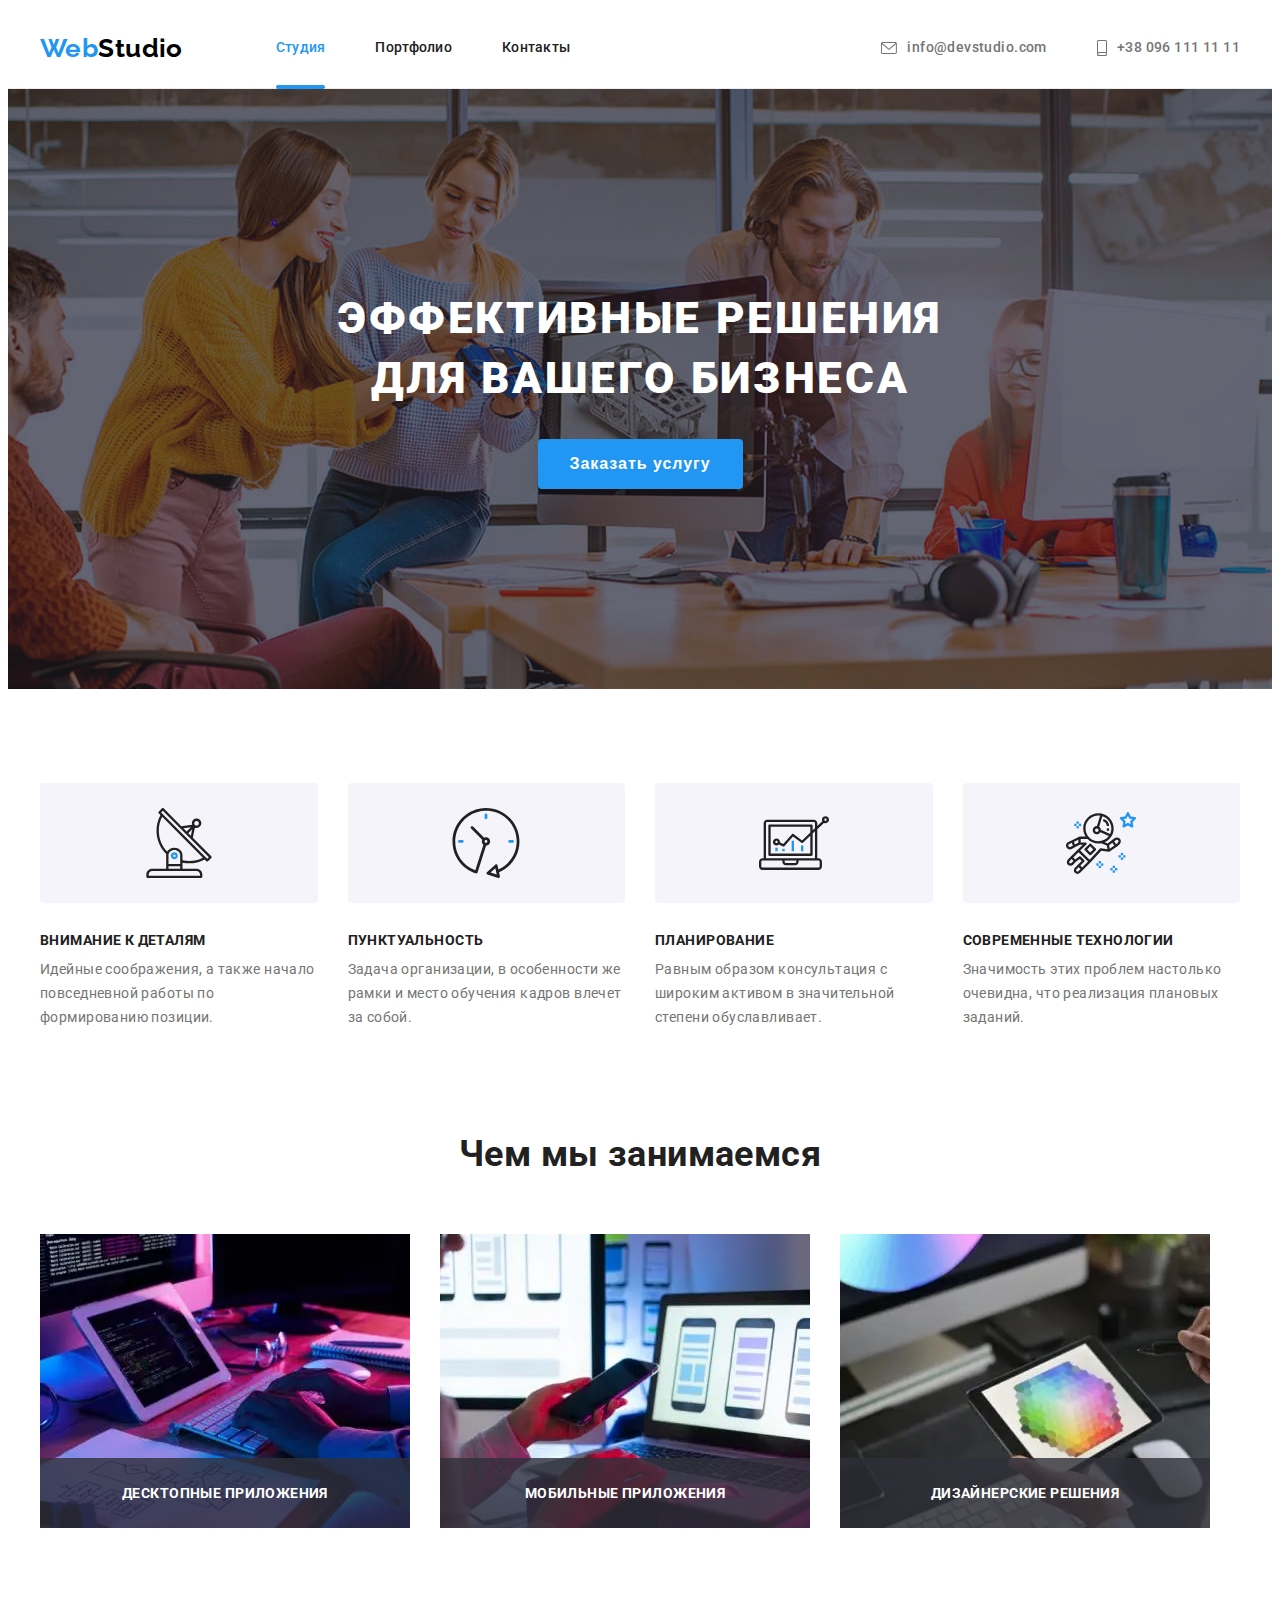
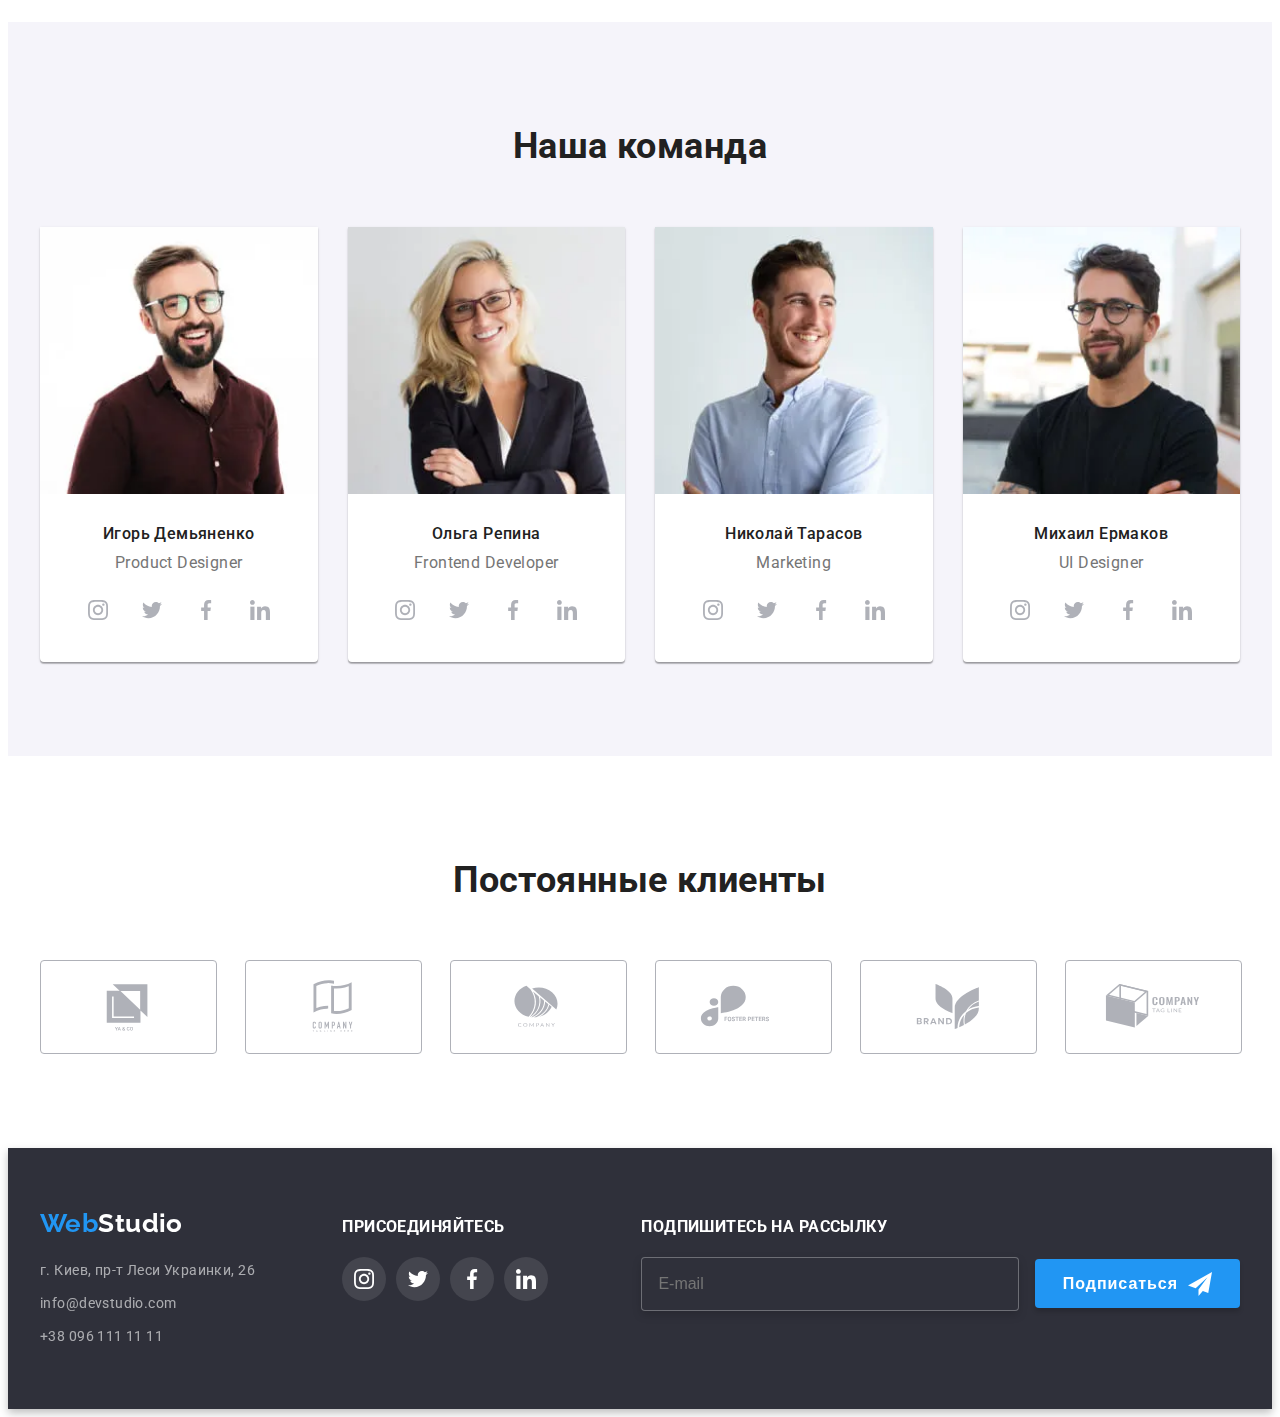
==== commit aa771125: "fixes" ====
--- a/index.html
+++ b/index.html
@@ -168,15 +168,27 @@
           <h2 class="section-title">Чем мы занимаемся</h2>
           <ul class="what-we-do">
             <li class="what-we-do__item">
-              <img src="./images/box-1.jpg" width="370" height="294" alt="box-1" />
+              <picture>
+                <source srcset="./images/box-1.webp 1x, ./images/box-1.webp 2x" type="image/webp" />
+                <source srcset="./images/box-1.jpg 1x, ./images/box-1.jpg 2x" type="image/webp" />
+                <img src="./images/box-1.jpg" width="370" height="294" alt="box-1"
+              /></picture>
               <h3 class="what-we-do__overlay-title">Десктопные приложения</h3>
             </li>
             <li class="what-we-do__item">
-              <img src="./images/box-2.jpg" width="370" height="294" alt="box-2" />
+              <picture>
+                <source srcset="./images/box-2.webp 1x, ./images/box-2.webp 2x" type="image/webp" />
+                <source srcset="./images/box-2.jpg 1x, ./images/box-2.jpg 2x" type="image/webp" />
+                <img src="./images/box-2.jpg" width="370" height="294" alt="box-1"
+              /></picture>
               <h3 class="what-we-do__overlay-title">Мобильные приложения</h3>
             </li>
             <li class="what-we-do__item">
-              <img src="./images/box-3.jpg" width="370" height="294" alt="box-3" />
+              <picture>
+                <source srcset="./images/box-3.webp 1x, ./images/box-3.webp 2x" type="image/webp" />
+                <source srcset="./images/box-3.jpg 1x, ./images/box-3.jpg 2x" type="image/webp" />
+                <img src="./images/box-3.jpg" width="370" height="294" alt="box-1"
+              /></picture>
               <h3 class="what-we-do__overlay-title">Дизайнерские решения</h3>
             </li>
           </ul>
@@ -191,6 +203,14 @@
               <picture>
                 <source
                   srcset="
+                    images/teammates/teammate-card-1-desktop.webp    1x,
+                    images/teammates/teammate-card-1-desktop@2x.webp 2x
+                  "
+                  type="image/webp"
+                  media="(min-width: 1200px)"
+                />
+                <source
+                  srcset="
                     ./images/teammates/teammate-card-1-desktop.jpg    1x,
                     ./images/teammates/teammate-card-1-desktop@2x.jpg 2x
                   "
@@ -198,11 +218,10 @@
                 />
                 <source
                   srcset="
-                    images/teammates/teammate-card-1-desktop.webp    1x,
-                    images/teammates/teammate-card-1-desktop@2x.webp 2x
-                  "
-                  type="image/webp"
-                  media="(min-width: 1200px)"
+                    ./images/teammates/teammate-card-1-tablet.webp    1x,
+                    ./images/teammates/teammate-card-1-tablet@2x.webp 2x
+                  "
+                  media="(min-width: 768px)"
                 />
                 <source
                   srcset="
@@ -213,24 +232,17 @@
                 />
                 <source
                   srcset="
-                    ./images/teammates/teammate-card-1-tablet.webp    1x,
-                    ./images/teammates/teammate-card-1-tablet@2x.webp 2x
-                  "
-                  media="(min-width: 768px)"
+                    ./images/teammates/teammate-card-1-mobile.webp    1x,
+                    ./images/teammates/teammate-card-1-mobile@2x.webp 2x
+                  "
+                  type="image/webp"
+                  media="(max-width: 767px)"
                 />
                 <source
                   srcset="
                     ./images/teammates/teammate-card-1-mobile.jpg    1x,
                     ./images/teammates/teammate-card-1-mobile@2x.jpg 2x
                   "
-                  media="(max-width: 767px)"
-                />
-                <source
-                  srcset="
-                    ./images/teammates/teammate-card-1-mobile.webp    1x,
-                    ./images/teammates/teammate-card-1-mobile@2x.webp 2x
-                  "
-                  type="image/webp"
                   media="(max-width: 767px)"
                 />
                 <img
@@ -280,6 +292,14 @@
               <picture>
                 <source
                   srcset="
+                    images/teammates/teammate-card-2-desktop.webp    1x,
+                    images/teammates/teammate-card-2-desktop@2x.webp 2x
+                  "
+                  type="image/webp"
+                  media="(min-width: 1200px)"
+                />
+                <source
+                  srcset="
                     ./images/teammates/teammate-card-2-desktop.jpg    1x,
                     ./images/teammates/teammate-card-2-desktop@2x.jpg 2x
                   "
@@ -287,11 +307,10 @@
                 />
                 <source
                   srcset="
-                    images/teammates/teammate-card-2-desktop.webp    1x,
-                    images/teammates/teammate-card-2-desktop@2x.webp 2x
-                  "
-                  type="image/webp"
-                  media="(min-width: 1200px)"
+                    ./images/teammates/teammate-card-2-tablet.webp    1x,
+                    ./images/teammates/teammate-card-2-tablet@2x.webp 2x
+                  "
+                  media="(min-width: 768px)"
                 />
                 <source
                   srcset="
@@ -302,24 +321,17 @@
                 />
                 <source
                   srcset="
-                    ./images/teammates/teammate-card-2-tablet.webp    1x,
-                    ./images/teammates/teammate-card-2-tablet@2x.webp 2x
-                  "
-                  media="(min-width: 768px)"
+                    ./images/teammates/teammate-card-2-mobile.webp    1x,
+                    ./images/teammates/teammate-card-2-mobile@2x.webp 2x
+                  "
+                  type="image/webp"
+                  media="(max-width: 767px)"
                 />
                 <source
                   srcset="
                     ./images/teammates/teammate-card-2-mobile.jpg    1x,
                     ./images/teammates/teammate-card-2-mobile@2x.jpg 2x
                   "
-                  media="(max-width: 767px)"
-                />
-                <source
-                  srcset="
-                    ./images/teammates/teammate-card-2-mobile.webp    1x,
-                    ./images/teammates/teammate-card-2-mobile@2x.webp 2x
-                  "
-                  type="image/webp"
                   media="(max-width: 767px)"
                 />
                 <img
@@ -369,6 +381,14 @@
               <picture>
                 <source
                   srcset="
+                    images/teammates/teammate-card-3-desktop.webp    1x,
+                    images/teammates/teammate-card-3-desktop@2x.webp 2x
+                  "
+                  type="image/webp"
+                  media="(min-width: 1200px)"
+                />
+                <source
+                  srcset="
                     ./images/teammates/teammate-card-3-desktop.jpg    1x,
                     ./images/teammates/teammate-card-3-desktop@2x.jpg 2x
                   "
@@ -376,11 +396,10 @@
                 />
                 <source
                   srcset="
-                    images/teammates/teammate-card-3-desktop.webp    1x,
-                    images/teammates/teammate-card-3-desktop@2x.webp 2x
-                  "
-                  type="image/webp"
-                  media="(min-width: 1200px)"
+                    ./images/teammates/teammate-card-3-tablet.webp    1x,
+                    ./images/teammates/teammate-card-3-tablet@2x.webp 2x
+                  "
+                  media="(min-width: 768px)"
                 />
                 <source
                   srcset="
@@ -391,24 +410,17 @@
                 />
                 <source
                   srcset="
-                    ./images/teammates/teammate-card-3-tablet.webp    1x,
-                    ./images/teammates/teammate-card-3-tablet@2x.webp 2x
-                  "
-                  media="(min-width: 768px)"
+                    ./images/teammates/teammate-card-3-mobile.webp    1x,
+                    ./images/teammates/teammate-card-3-mobile@2x.webp 2x
+                  "
+                  type="image/webp"
+                  media="(max-width: 767px)"
                 />
                 <source
                   srcset="
                     ./images/teammates/teammate-card-3-mobile.jpg    1x,
                     ./images/teammates/teammate-card-3-mobile@2x.jpg 2x
                   "
-                  media="(max-width: 767px)"
-                />
-                <source
-                  srcset="
-                    ./images/teammates/teammate-card-3-mobile.webp    1x,
-                    ./images/teammates/teammate-card-3-mobile@2x.webp 2x
-                  "
-                  type="image/webp"
                   media="(max-width: 767px)"
                 />
                 <img
@@ -458,6 +470,14 @@
               <picture>
                 <source
                   srcset="
+                    images/teammates/teammate-card-4-desktop.webp    1x,
+                    images/teammates/teammate-card-4-desktop@2x.webp 2x
+                  "
+                  type="image/webp"
+                  media="(min-width: 1200px)"
+                />
+                <source
+                  srcset="
                     ./images/teammates/teammate-card-4-desktop.jpg    1x,
                     ./images/teammates/teammate-card-4-desktop@2x.jpg 2x
                   "
@@ -465,11 +485,10 @@
                 />
                 <source
                   srcset="
-                    images/teammates/teammate-card-4-desktop.webp    1x,
-                    images/teammates/teammate-card-4-desktop@2x.webp 2x
-                  "
-                  type="image/webp"
-                  media="(min-width: 1200px)"
+                    ./images/teammates/teammate-card-4-tablet.webp    1x,
+                    ./images/teammates/teammate-card-4-tablet@2x.webp 2x
+                  "
+                  media="(min-width: 768px)"
                 />
                 <source
                   srcset="
@@ -480,10 +499,11 @@
                 />
                 <source
                   srcset="
-                    ./images/teammates/teammate-card-1-tablet.webp    1x,
-                    ./images/teammates/teammate-card-1-tablet@2x.webp 2x
-                  "
-                  media="(min-width: 768px)"
+                    ./images/teammates/teammate-card-4-mobile.webp    1x,
+                    ./images/teammates/teammate-card-4-mobile@2x.webp 2x
+                  "
+                  type="image/webp"
+                  media="(max-width: 767px)"
                 />
                 <source
                   srcset="
@@ -492,14 +512,7 @@
                   "
                   media="(max-width: 767px)"
                 />
-                <source
-                  srcset="
-                    ./images/teammates/teammate-card-4-mobile.webp    1x,
-                    ./images/teammates/teammate-card-4-mobile@2x.webp 2x
-                  "
-                  type="image/webp"
-                  media="(max-width: 767px)"
-                />
+
                 <img
                   src="./images/teammates/teammate-card-4-mobile.jpg"
                   alt="Михаил Ермаков"
--- a/css/main.min.css
+++ b/css/main.min.css
@@ -1,2 +1,2 @@
-.visually-hidden{position:absolute;width:1px;height:1px;margin:-1px;border:0;padding:0;white-space:nowrap;-webkit-clip-path:inset(100%);clip-path:inset(100%);clip:rect(0 0 0 0);overflow:hidden}body{background-color:#fff;font-family:"Roboto",sans-serif;letter-spacing:0.03em;font-size:14px;line-height:1.71;color:#757575}h1,h2,h3,h4,h5,h6,p{margin:0}ul{margin:0;padding:0;list-style:none}img{display:block;max-width:100%;height:auto}a{text-decoration:none}button{cursor:pointer;border:none}.container{margin:0 auto;padding:0 15px}@media screen and (min-width: 480px){.container{width:480px}}@media screen and (min-width: 768px){.container{width:768px}}@media screen and (min-width: 1200px){.container{width:1200px}}.logo{font-family:"Raleway",sans-serif;font-weight:700;color:#2196f3}@media screen and (max-width: 1199px){.logo{padding:16px 0;font-size:24px;line-height:1.17}}@media screen and (min-width: 1200px){.logo{padding:24px 0;font-size:26px;line-height:1.19}}.logo__header{color:#000}.logo__footer{color:#fff}.footer .logo{padding:0}.menu-button.is-open .logo{display:none}.site-navigation{display:-webkit-box;display:-ms-flexbox;display:flex}@media screen and (min-width: 768px){.site-navigation{-webkit-box-flex:1;-ms-flex-positive:1;flex-grow:1;display:-webkit-box;display:-ms-flexbox;display:flex;-webkit-box-align:center;-ms-flex-align:center;align-items:center;-webkit-box-pack:center;-ms-flex-pack:center;justify-content:center}}@media screen and (max-width: 767px){.site-navigation__list{margin-bottom:auto}}@media screen and (min-width: 768px){.site-navigation__list{display:-webkit-box;display:-ms-flexbox;display:flex;margin-left:88px}}@media screen and (min-width: 1200px){.site-navigation__list{margin-left:93px}}@media screen and (max-width: 767px){.site-navigation__item:not(:last-child){margin-bottom:32px}}@media screen and (min-width: 768px){.site-navigation__item:not(:last-child){margin-right:50px}}.site-navigation__link{font-weight:500;text-align:center;letter-spacing:0.02em;color:#212121;-webkit-transition:color 250ms cubic-bezier(0.4, 0, 0.2, 1);transition:color 250ms cubic-bezier(0.4, 0, 0.2, 1)}@media screen and (max-width: 767px){.site-navigation__link{font-size:40px;line-height:1.17}.site-navigation__link:hover,.site-navigation__link:focus{color:#2196f3}}@media screen and (min-width: 768px){.site-navigation__link{position:relative;padding-top:32px;padding-bottom:32px;font-weight:500;line-height:1.14}.site-navigation__link::before{content:'';position:absolute;bottom:9px;display:block;width:100%;height:4px;border-radius:2px;background-color:#2196f3;opacity:0;-webkit-transform:scaleX(0);transform:scaleX(0);-webkit-transition:opacity 250ms cubic-bezier(0.4, 0, 0.2, 1),-webkit-transform 250ms cubic-bezier(0.4, 0, 0.2, 1);transition:opacity 250ms cubic-bezier(0.4, 0, 0.2, 1),-webkit-transform 250ms cubic-bezier(0.4, 0, 0.2, 1);transition:transform 250ms cubic-bezier(0.4, 0, 0.2, 1),opacity 250ms cubic-bezier(0.4, 0, 0.2, 1);transition:transform 250ms cubic-bezier(0.4, 0, 0.2, 1),opacity 250ms cubic-bezier(0.4, 0, 0.2, 1),-webkit-transform 250ms cubic-bezier(0.4, 0, 0.2, 1)}}@media screen and (min-width: 768px) and (min-width: 1200px){.site-navigation__link::before{bottom:0}}@media screen and (min-width: 768px){.site-navigation__link:hover,.site-navigation__link:focus{color:#2196f3}.site-navigation__link:hover::before,.site-navigation__link:focus::before{opacity:1;-webkit-transform:scaleX(1);transform:scaleX(1)}}.site-navigation__link--current{color:#2196f3}@media screen and (min-width: 768px){.site-navigation__link--current::after{content:'';position:absolute;display:block;width:100%;height:4px;bottom:9px;border-radius:2px;background:#2196f3}}@media screen and (min-width: 768px) and (min-width: 1200px){.site-navigation__link--current::after{bottom:0px}}@media screen and (max-width: 767px){.contacts{display:-webkit-box;display:-ms-flexbox;display:flex;-webkit-box-orient:vertical;-webkit-box-direction:reverse;-ms-flex-direction:column-reverse;flex-direction:column-reverse;margin-bottom:64px}}@media screen and (min-width: 768px){.contacts{margin-left:auto}}@media screen and (min-width: 1200px){.contacts{display:-webkit-box;display:-ms-flexbox;display:flex}}.contacts__item{display:block}@media screen and (max-width: 767px){.contacts__item:not(:first-child){margin-bottom:32px}}@media screen and (min-width: 768px){.contacts__item:not(:last-child){margin-bottom:10px}}@media screen and (min-width: 1200px){.contacts__item:not(:last-child){margin-right:50px;margin-bottom:0}}.contacts__link{display:-webkit-box;display:-ms-flexbox;display:flex;-webkit-box-align:center;-ms-flex-align:center;align-items:center;font-weight:500;color:inherit;-webkit-transition:color 250ms cubic-bezier(0.4, 0, 0.2, 1),fill 250ms cubic-bezier(0.4, 0, 0.2, 1);transition:color 250ms cubic-bezier(0.4, 0, 0.2, 1),fill 250ms cubic-bezier(0.4, 0, 0.2, 1)}@media screen and (max-width: 767px){.contacts__link{font-size:28px;line-height:1.17}.contacts__link.contacts__link--zoomed{font-size:34px;color:#2196f3}}.contacts__link:hover,.contacts__link:focus{color:#2196f3;fill:currentColor}@media screen and (max-width: 767px){.contacts__icon{display:none}}@media screen and (min-width: 768px){.contacts__icon{margin-right:10px;fill:currentColor}}.section{padding-top:60px;padding-bottom:60px}@media screen and (min-width: 1200px){.section{padding-top:94px;padding-bottom:94px}}.section-title{font-weight:700;font-size:28px;line-height:1.18;text-align:center;margin-bottom:30px;color:#212121}@media screen and (min-width: 1200px){.section-title{margin-bottom:50px;font-size:36px;line-height:1.67}}.hero__button{padding:10px 32px;cursor:pointer;border:none;border-radius:4px;font-weight:700;font-size:16px;line-height:1.87;letter-spacing:0.06em;color:#fff;background-color:#2196f3;-webkit-box-shadow:0px 4px 4px rgba(0,0,0,0.15);box-shadow:0px 4px 4px rgba(0,0,0,0.15);-webkit-transition:background-color 250ms cubic-bezier(0.4, 0, 0.2, 1);transition:background-color 250ms cubic-bezier(0.4, 0, 0.2, 1)}.hero__button:hover,.hero__button:focus{background-color:#188ce8}.send-button{display:block;margin:0 auto;padding:10px 55px;cursor:pointer;border:none;border-radius:4px;font-weight:700;font-size:16px;line-height:1.87;letter-spacing:0.06em;color:#fff;background-color:#2196f3;-webkit-box-shadow:0px 4px 4px rgba(0,0,0,0.15);box-shadow:0px 4px 4px rgba(0,0,0,0.15);-webkit-transition:background-color 250ms cubic-bezier(0.4, 0, 0.2, 1);transition:background-color 250ms cubic-bezier(0.4, 0, 0.2, 1)}.send-button:hover,.send-button:focus{background-color:#188ce8}.subscribe__button{padding:10px 28px;cursor:pointer;border:none;border-radius:4px;font-weight:700;font-size:16px;line-height:1.87;letter-spacing:0.06em;color:#fff;background-color:#2196f3;-webkit-box-shadow:0px 4px 4px rgba(0,0,0,0.15);box-shadow:0px 4px 4px rgba(0,0,0,0.15);display:-webkit-inline-box;display:-ms-inline-flexbox;display:inline-flex;-webkit-box-align:center;-ms-flex-align:center;align-items:center;-webkit-box-pack:center;-ms-flex-pack:center;justify-content:center;-webkit-transition:background-color 250ms cubic-bezier(0.4, 0, 0.2, 1);transition:background-color 250ms cubic-bezier(0.4, 0, 0.2, 1)}.subscribe__button:hover,.subscribe__button:focus{color:#fff;background-color:#188ce8;-webkit-box-shadow:0px 3px 1px rgba(0,0,0,0.1),0px 1px 2px rgba(0,0,0,0.08),0px 2px 2px rgba(0,0,0,0.12);box-shadow:0px 3px 1px rgba(0,0,0,0.1),0px 1px 2px rgba(0,0,0,0.08),0px 2px 2px rgba(0,0,0,0.12)}.filter__button{padding:6px 22px;cursor:pointer;border:none;border-radius:4px;font-weight:500;font-size:16px;line-height:1.62;letter-spacing:0.06em;color:#212121;background-color:#f5f4fa;-webkit-box-shadow:none;box-shadow:none;-webkit-transition:color 250ms cubic-bezier(0.4, 0, 0.2, 1),background-color 250ms cubic-bezier(0.4, 0, 0.2, 1),-webkit-box-shadow 250ms cubic-bezier(0.4, 0, 0.2, 1);transition:color 250ms cubic-bezier(0.4, 0, 0.2, 1),background-color 250ms cubic-bezier(0.4, 0, 0.2, 1),-webkit-box-shadow 250ms cubic-bezier(0.4, 0, 0.2, 1);transition:color 250ms cubic-bezier(0.4, 0, 0.2, 1),background-color 250ms cubic-bezier(0.4, 0, 0.2, 1),box-shadow 250ms cubic-bezier(0.4, 0, 0.2, 1);transition:color 250ms cubic-bezier(0.4, 0, 0.2, 1),background-color 250ms cubic-bezier(0.4, 0, 0.2, 1),box-shadow 250ms cubic-bezier(0.4, 0, 0.2, 1),-webkit-box-shadow 250ms cubic-bezier(0.4, 0, 0.2, 1)}.filter__button:hover,.filter__button:focus{color:#fff;background-color:#2196f3;-webkit-box-shadow:0px 3px 1px rgba(0,0,0,0.1),0px 1px 2px rgba(0,0,0,0.08),0px 2px 2px rgba(0,0,0,0.12);box-shadow:0px 3px 1px rgba(0,0,0,0.1),0px 1px 2px rgba(0,0,0,0.08),0px 2px 2px rgba(0,0,0,0.12)}.backdrop{position:fixed;z-index:10;top:0;left:0;right:0;bottom:0;background-color:rgba(0,0,0,0.2);opacity:1;-webkit-transition:opacity 250ms cubic-bezier(0.4, 0, 0.2, 1);transition:opacity 250ms cubic-bezier(0.4, 0, 0.2, 1)}.backdrop.is-hidden{opacity:0;pointer-events:none}.backdrop.is-hidden .modal{-webkit-transform:translate(-50%, -50%) scale(1);transform:translate(-50%, -50%) scale(1)}.modal{position:absolute;top:50%;left:50%;min-width:95%;background-color:#fff;-webkit-box-shadow:0px 1px 3px rgba(0,0,0,0.12),0px 1px 1px rgba(0,0,0,0.14),0px 2px 1px rgba(0,0,0,0.2);box-shadow:0px 1px 3px rgba(0,0,0,0.12),0px 1px 1px rgba(0,0,0,0.14),0px 2px 1px rgba(0,0,0,0.2);border-radius:4px;-webkit-transform:translate(-50%, -50%) scale(1);transform:translate(-50%, -50%) scale(1);-webkit-transition:-webkit-transform 250ms cubic-bezier(0.4, 0, 0.2, 1);transition:-webkit-transform 250ms cubic-bezier(0.4, 0, 0.2, 1);transition:transform 250ms cubic-bezier(0.4, 0, 0.2, 1);transition:transform 250ms cubic-bezier(0.4, 0, 0.2, 1), -webkit-transform 250ms cubic-bezier(0.4, 0, 0.2, 1)}@media screen and (min-width: 480px){.modal{min-width:450px}}@media screen and (min-width: 1200px){.modal{min-width:528px}}.modal__close-button{display:-webkit-box;display:-ms-flexbox;display:flex;-webkit-box-align:center;-ms-flex-align:center;align-items:center;-webkit-box-pack:center;-ms-flex-pack:center;justify-content:center;position:absolute;margin:0;top:8px;right:8px;width:30px;height:30px;border-radius:50%;outline:none;cursor:pointer;border:1px solid rgba(0,0,0,0.1);background-color:#fff;fill:#212121;-webkit-transition:fill 250ms cubic-bezier(0.4, 0, 0.2, 1);transition:fill 250ms cubic-bezier(0.4, 0, 0.2, 1)}.modal__close-button:hover .modal __close-icon,.modal__close-button:focus .modal __close-icon{fill:#2196f3}.form{padding:40px;background:#fff;-webkit-box-shadow:0px 1px 3px rgba(0,0,0,0.12),0px 1px 1px rgba(0,0,0,0.14),0px 2px 1px rgba(0,0,0,0.2);box-shadow:0px 1px 3px rgba(0,0,0,0.12),0px 1px 1px rgba(0,0,0,0.14),0px 2px 1px rgba(0,0,0,0.2);border-radius:4px}.form__title{text-align:center;margin-bottom:12px;font-weight:700;font-size:20px;line-height:1.15;color:#212121}.form__field{text-align:start;position:relative;-webkit-box-orient:vertical;-webkit-box-direction:normal;-ms-flex-direction:column;flex-direction:column;margin-bottom:10px}.form__label{margin-bottom:4px;font-size:12px;line-height:1.17;letter-spacing:0.01em;color:var(--secondary-text-color)}.form__input{display:block;width:100%;height:40px;border:1px solid rgba(33,33,33,0.2);border-radius:4px;padding-left:42px;cursor:pointer;-webkit-transition:border 250ms cubic-bezier(0.4, 0, 0.2, 1);transition:border 250ms cubic-bezier(0.4, 0, 0.2, 1)}.form__input:focus{border:1px solid #2196f3;outline:none}.form__input:focus+.form__icon{fill:#2196f3}.form__icon{position:absolute;top:50%;left:12px;fill:#212121;-webkit-transition:fill 250ms cubic-bezier(0.4, 0, 0.2, 1);transition:fill 250ms cubic-bezier(0.4, 0, 0.2, 1)}.comment-field{display:block;margin-bottom:20px;text-align:start}.comment-field__text{padding:12px 16px;resize:none;width:100%;height:120px;border:1px solid rgba(33,33,33,0.2);border-radius:4px}.comment-field__text:focus{border:1px solid #2196f3;outline:none}.checkbox{margin-bottom:30px}.checkbox__label{display:-webkit-box;display:-ms-flexbox;display:flex;-webkit-box-align:center;-ms-flex-align:center;align-items:center;-webkit-box-pack:center;-ms-flex-pack:center;justify-content:center}.checkbox__input{appearance:none;-moz-appearance:none;-webkit-appearance:none}.checkbox__icon{cursor:pointer;margin-right:8px;border:2px solid #212121;border-radius:2px;-webkit-transition:border 250ms cubic-bezier(0.4, 0, 0.2, 1),background-color 250ms cubic-bezier(0.4, 0, 0.2, 1);transition:border 250ms cubic-bezier(0.4, 0, 0.2, 1),background-color 250ms cubic-bezier(0.4, 0, 0.2, 1)}.checkbox__input:checked+.checkbox__icon{background-color:#2196f3;border:2px solid #2196f3;border-radius:2px}.checkbox__input:focus-visible+.checkbox__icon{border-color:#2196f3}.checkbox__text{font-size:12px;line-height:1.67;letter-spacing:initial;word-wrap:break-word}@media screen and (min-width: 1200px){.checkbox__text{font-size:14px;line-height:1.71}}.checkbox__link{text-decoration:underline;word-wrap:break-word;color:#2196f3;font-size:12px;line-height:1.67}@media screen and (min-width: 1200px){.checkbox__link{font-size:14px;line-height:1.71}}.menu-button{display:inline-block;position:absolute;z-index:2;right:15px;top:10px;padding:0;border:none;background-color:transparent;cursor:pointer}@media screen and (min-width: 768px){.menu-button{display:none}}.menu-button:hover,.menu-button:focus{fill:#2196f3}.menu-button.is-open{position:fixed}.menu-button .icon-cross{display:none}.menu-button.is-open .icon-cross{display:block}.menu-button.is-open .icon-menu{display:none}.menu-container{padding:48px 40px}@media screen and (max-width: 767px){.menu-container{position:fixed;z-index:1;top:0;left:0;width:100vw;height:100vh;-webkit-transform:translateY(-100%);transform:translateY(-100%);-webkit-transition:-webkit-transform 250ms cubic-bezier(0.4, 0, 0.2, 1);transition:-webkit-transform 250ms cubic-bezier(0.4, 0, 0.2, 1);transition:transform 250ms cubic-bezier(0.4, 0, 0.2, 1);transition:transform 250ms cubic-bezier(0.4, 0, 0.2, 1), -webkit-transform 250ms cubic-bezier(0.4, 0, 0.2, 1);background-color:#fff}.menu-container.is-open{display:-webkit-box;display:-ms-flexbox;display:flex;-webkit-box-orient:vertical;-webkit-box-direction:normal;-ms-flex-direction:column;flex-direction:column;-webkit-box-pack:justify;-ms-flex-pack:justify;justify-content:space-between;-webkit-transform:translateY(0);transform:translateY(0)}}@media screen and (min-width: 768px){.menu-container{display:-webkit-box;display:-ms-flexbox;display:flex;-webkit-box-align:center;-ms-flex-align:center;align-items:center;-webkit-box-pack:center;-ms-flex-pack:center;justify-content:center;padding:0;-webkit-box-flex:1;-ms-flex-positive:1;flex-grow:1;display:flex}}@media screen and (min-width: 768px){.burger-links{display:none}}.burger-links__list{display:-webkit-box;display:-ms-flexbox;display:flex}.burger-links__item:not(:last-child){margin-right:20px}.burger-links__link{font-weight:500;font-size:18px;line-height:1.22;letter-spacing:0.02em;color:#2196f3;position:relative}.burger-links__link::after{content:'';position:absolute;width:22px;height:1px;border:1px solid rgba(33,33,33,0.2);-webkit-transform:rotate(90deg);transform:rotate(90deg);top:10px;margin-right:10px}.socials{display:-webkit-box;display:-ms-flexbox;display:flex;-webkit-box-align:center;-ms-flex-align:center;align-items:center;-webkit-box-pack:center;-ms-flex-pack:center;justify-content:center;margin-top:16px}.socials__item{fill:currentColor}.socials__item:not(:last-child){margin-right:10px}.socials__link{display:-webkit-box;display:-ms-flexbox;display:flex;-webkit-box-align:center;-ms-flex-align:center;align-items:center;-webkit-box-pack:center;-ms-flex-pack:center;justify-content:center;width:44px;height:44px;border-radius:50%;fill:#afb1b8;background-color:transparent;-webkit-transition:fill 250ms cubic-bezier(0.4, 0, 0.2, 1),background-color 250ms cubic-bezier(0.4, 0, 0.2, 1);transition:fill 250ms cubic-bezier(0.4, 0, 0.2, 1),background-color 250ms cubic-bezier(0.4, 0, 0.2, 1)}.socials__link--footer{fill:#fff;background-color:rgba(255,255,255,0.1)}.socials__link:hover,.socials__link:focus{fill:#fff;background-color:#2196f3}.address{margin-top:20px;font-style:normal}@media screen and (max-width: 1199px){.address{margin-bottom:60px}}.address .address__item:not(:last-child){margin-bottom:9px}.address .address__link{color:rgba(255,255,255,0.6);-webkit-transition:color 250ms cubic-bezier(0.4, 0, 0.2, 1);transition:color 250ms cubic-bezier(0.4, 0, 0.2, 1)}.address .address__link:hover,.address .address__link:focus{color:#fff}@media screen and (max-width: 1199px){.footer-socials{margin-bottom:60px}}@media screen and (min-width: 1200px){.footer-socials{margin-left:70px}}.footer-socials__title{margin-bottom:20px;font-weight:700;line-height:1.14;text-transform:uppercase;color:#fff}@media screen and (min-width: 1200px){.subscribe{margin-left:93px}}.subscribe__title{margin-bottom:20px;font-weight:700;line-height:1.14;text-transform:uppercase;color:#fff}.subscribe__input{padding-left:16px;height:50px;border:1px solid rgba(255,255,255,0.3);background-color:#2f303a;-webkit-filter:drop-shadow(0px 4px 4px rgba(0,0,0,0.15));filter:drop-shadow(0px 4px 4px rgba(0,0,0,0.15));border-radius:4px;-webkit-transition:border 250ms cubic-bezier(0.4, 0, 0.2, 1);transition:border 250ms cubic-bezier(0.4, 0, 0.2, 1);font-size:16px;line-height:1.25;color:rgba(255,255,255,0.6);width:100%;margin-bottom:30px}@media screen and (min-width: 768px) and (max-width: 1199px){.subscribe__input{display:-webkit-box;display:-ms-flexbox;display:flex;width:450px}}@media screen and (min-width: 1200px){.subscribe__input{margin-right:12px;width:358px}}.subscribe__input:focus{border:1px solid #2196f3;outline:none}.subscribe__icon{margin-left:10px}.header{border-bottom:1px solid #ececec;position:relative}.header .container{display:-webkit-box;display:-ms-flexbox;display:flex}@media screen and (min-width: 768px){.header .container{display:-webkit-box;display:-ms-flexbox;display:flex;-webkit-box-align:center;-ms-flex-align:center;align-items:center}}.hero{max-width:480px;margin:0 auto;padding:118px 0;text-align:center;-webkit-box-align:center;-ms-flex-align:center;align-items:center;background-repeat:no-repeat;background-position:center;background-size:cover;background-color:#2f303a;background-image:-webkit-gradient(linear, left top, right top, from(rgba(47,48,58,0.4)), to(rgba(47,48,58,0.4))),url("../images/hero/hero-mobile.jpg");background-image:linear-gradient(to right, rgba(47,48,58,0.4), rgba(47,48,58,0.4)),url("../images/hero/hero-mobile.jpg")}@media screen and (min-device-pixel-ratio: 2), (-webkit-min-device-pixel-ratio: 2), (min-resolution: 192dpi), (min-resolution: 2dppx){.hero{background-image:-webkit-gradient(linear, left top, right top, from(rgba(47,48,58,0.4)), to(rgba(47,48,58,0.4))),url("../images/hero/hero-mobile@2x.jpg");background-image:linear-gradient(to right, rgba(47,48,58,0.4), rgba(47,48,58,0.4)),url("../images/hero/hero-mobile@2x.jpg")}}@media screen and (min-width: 481px){.hero{max-width:768px;background-image:-webkit-gradient(linear, left top, right top, from(rgba(47,48,58,0.4)), to(rgba(47,48,58,0.4))),url("../images/hero/hero-tablet.jpg");background-image:linear-gradient(to right, rgba(47,48,58,0.4), rgba(47,48,58,0.4)),url("../images/hero/hero-tablet.jpg")}}@media screen and (min-width: 481px) and (min-device-pixel-ratio: 2), screen and (min-width: 481px) and (-webkit-min-device-pixel-ratio: 2), screen and (min-width: 481px) and (min-resolution: 192dpi), screen and (min-width: 481px) and (min-resolution: 2dppx){.hero{background-image:-webkit-gradient(linear, left top, right top, from(rgba(47,48,58,0.4)), to(rgba(47,48,58,0.4))),url("../images/hero/hero-tablet@2x.jpg");background-image:linear-gradient(to right, rgba(47,48,58,0.4), rgba(47,48,58,0.4)),url("../images/hero/hero-tablet@2x.jpg")}}@media screen and (min-width: 769px){.hero{max-width:768px;background-image:-webkit-gradient(linear, left top, right top, from(rgba(47,48,58,0.4)), to(rgba(47,48,58,0.4))),url("../images/hero/hero-desktop.jpg");background-image:linear-gradient(to right, rgba(47,48,58,0.4), rgba(47,48,58,0.4)),url("../images/hero/hero-desktop.jpg")}}@media screen and (min-width: 769px) and (min-device-pixel-ratio: 2), screen and (min-width: 769px) and (-webkit-min-device-pixel-ratio: 2), screen and (min-width: 769px) and (min-resolution: 192dpi), screen and (min-width: 769px) and (min-resolution: 2dppx){.hero{background-image:-webkit-gradient(linear, left top, right top, from(rgba(47,48,58,0.4)), to(rgba(47,48,58,0.4))),url("../images/hero/hero-desktop@2x.jpg");background-image:linear-gradient(to right, rgba(47,48,58,0.4), rgba(47,48,58,0.4)),url("../images/hero/hero-desktop@2x.jpg")}}@media screen and (min-width: 1200px){.hero{padding-top:200px;padding-bottom:200px;max-width:1600px}}.hero__title{margin:0 auto 30px;letter-spacing:0.06em;text-transform:uppercase;color:#fff;word-wrap:break-word}@media screen and (max-width: 1199px){.hero__title{font-size:26px;line-height:1.62;width:360px}}@media screen and (min-width: 1200px){.hero__title{width:696px;font-weight:900;font-size:44px;line-height:1.36}}@media screen and (min-width: 768px){.advantages{margin:-15px;display:-webkit-box;display:-ms-flexbox;display:flex;-ms-flex-wrap:wrap;flex-wrap:wrap}}@media screen and (max-width: 767px){.advantages__item:not(:last-child){margin-bottom:30px}}@media screen and (min-width: 768px){.advantages__item{margin:15px;-ms-flex-preferred-size:calc((100% - 4 * 15px) / 2);flex-basis:calc((100% - 4 * 15px) / 2)}}@media screen and (min-width: 1200px){.advantages__item{-ms-flex-preferred-size:calc((100% - 8 * 15px) / 4);flex-basis:calc((100% - 8 * 15px) / 4)}}.advantages__title{font-weight:700;font-size:14px;line-height:1.14;text-transform:uppercase;color:#212121;margin-bottom:10px}.advantages__picture{display:-webkit-box;display:-ms-flexbox;display:flex;-webkit-box-align:center;-ms-flex-align:center;align-items:center;-webkit-box-pack:center;-ms-flex-pack:center;justify-content:center;width:100%;height:120px;margin-bottom:30px;background-color:#f5f4fa;border-radius:4px}.advantages__text{word-wrap:break-word}@media screen and (max-width: 1199px){.section__what-we-do{display:none;padding-top:0}}@media screen and (min-width: 1200px){.section__what-we-do .what-we-do{display:-webkit-box;display:-ms-flexbox;display:flex}.section__what-we-do .what-we-do__item{position:relative}.section__what-we-do .what-we-do__item:not(:last-child){margin-right:30px}.section__what-we-do .what-we-do__overlay-title{position:absolute;display:-webkit-box;display:-ms-flexbox;display:flex;-webkit-box-align:center;-ms-flex-align:center;align-items:center;-webkit-box-pack:center;-ms-flex-pack:center;justify-content:center;bottom:0;width:100%;height:70px;font-weight:700;font-size:14px;line-height:1.16;letter-spacing:0.03em;text-transform:uppercase;color:#fff;background-color:rgba(47,48,58,0.8)}}.section__teammate{background-color:#f5f4fa}@media screen and (min-width: 768px){.teammate{margin:-15px;display:-webkit-box;display:-ms-flexbox;display:flex;-ms-flex-wrap:wrap;flex-wrap:wrap}}.teammate__item{background-color:#fff;-webkit-box-shadow:0px 1px 3px rgba(0,0,0,0.12),0px 1px 1px rgba(0,0,0,0.14),0px 2px 1px rgba(0,0,0,0.2);box-shadow:0px 1px 3px rgba(0,0,0,0.12),0px 1px 1px rgba(0,0,0,0.14),0px 2px 1px rgba(0,0,0,0.2);border-radius:0px 0px 4px 4px}@media screen and (max-width: 767px){.teammate__item:not(:last-child){margin-bottom:30px}}@media screen and (min-width: 768px){.teammate__item{margin:15px;-ms-flex-preferred-size:calc((100% - 4 * 15px) / 2);flex-basis:calc((100% - 4 * 15px) / 2)}}@media screen and (min-width: 1200px){.teammate__item{-ms-flex-preferred-size:calc((100% - 8 * 15px) / 4);flex-basis:calc((100% - 8 * 15px) / 4)}}.teammate__thumb{padding:30px 0}.teammate__title{font-weight:500;font-size:16px;text-align:center;line-height:1.19;color:#212121}.teammate__text{font-size:16px;line-height:1.19;text-align:center;margin-top:10px}.clients{margin:-15px;display:-webkit-box;display:-ms-flexbox;display:flex;-ms-flex-wrap:wrap;flex-wrap:wrap}.clients__item{margin:15px}@media screen and (max-width: 767px){.clients__item{-ms-flex-preferred-size:calc((100% - 4 * 15px) / 2);flex-basis:calc((100% - 4 * 15px) / 2)}}@media screen and (min-width: 768px){.clients__item{-ms-flex-preferred-size:calc((100% - 6 * 15px) / 3);flex-basis:calc((100% - 6 * 15px) / 3)}}@media screen and (min-width: 1200px){.clients__item{-ms-flex-preferred-size:calc((100% - 12 * 15px) / 6);flex-basis:calc((100% - 12 * 15px) / 6)}}.clients__link{display:-webkit-box;display:-ms-flexbox;display:flex;-webkit-box-align:center;-ms-flex-align:center;align-items:center;-webkit-box-pack:center;-ms-flex-pack:center;justify-content:center;width:100%;height:92px;border-radius:4px;fill:#afb1b8;border:1px solid #afb1b8;-webkit-transition:fill 250ms cubic-bezier(0.4, 0, 0.2, 1),border 250ms cubic-bezier(0.4, 0, 0.2, 1);transition:fill 250ms cubic-bezier(0.4, 0, 0.2, 1),border 250ms cubic-bezier(0.4, 0, 0.2, 1)}.clients__link:hover,.clients__link:focus{fill:#2196f3;border:1px solid #2196f3}.filter{display:-webkit-box;display:-ms-flexbox;display:flex;-ms-flex-wrap:wrap;flex-wrap:wrap;padding-bottom:40px}@media screen and (min-width: 768px){.filter{display:-webkit-box;display:-ms-flexbox;display:flex;-webkit-box-align:center;-ms-flex-align:center;align-items:center;-webkit-box-pack:center;-ms-flex-pack:center;justify-content:center;padding-bottom:30px}}@media screen and (min-width: 1200px){.filter{padding-bottom:50px}}.filter__item:not(:last-child){margin-right:8px}@media screen and (max-width: 768px){.filter__item:nth-child(-n+3){margin-bottom:15px}.filter__item:nth-child(3){margin-right:0}}.portfolio{display:-webkit-box;display:-ms-flexbox;display:flex;-ms-flex-wrap:wrap;flex-wrap:wrap;margin:-15px}.portfolio__item{margin:15px}@media screen and (min-width: 768px){.portfolio__item{margin:15px;-ms-flex-preferred-size:calc((100% - 4 * 15px) / 2);flex-basis:calc((100% - 4 * 15px) / 2)}}@media screen and (min-width: 1200px){.portfolio__item{-ms-flex-preferred-size:calc((100% - 6 * 15px) / 3);flex-basis:calc((100% - 6 * 15px) / 3)}}.portfolio__link{display:block;-webkit-transition:-webkit-box-shadow 250ms cubic-bezier(0.4, 0, 0.2, 1);transition:-webkit-box-shadow 250ms cubic-bezier(0.4, 0, 0.2, 1);transition:box-shadow 250ms cubic-bezier(0.4, 0, 0.2, 1);transition:box-shadow 250ms cubic-bezier(0.4, 0, 0.2, 1), -webkit-box-shadow 250ms cubic-bezier(0.4, 0, 0.2, 1)}.portfolio__link:hover,.portfolio__link:focus{-webkit-box-shadow:0px 1px 1px rgba(0,0,0,0.12),0px 4px 4px rgba(0,0,0,0.06),1px 4px 6px rgba(0,0,0,0.16);box-shadow:0px 1px 1px rgba(0,0,0,0.12),0px 4px 4px rgba(0,0,0,0.06),1px 4px 6px rgba(0,0,0,0.16)}.portfolio__link:hover .portfolio__overlay-text,.portfolio__link:focus .portfolio__overlay-text{-webkit-transform:translateY(0);transform:translateY(0);opacity:1}.portfolio__overlay{position:relative;overflow:hidden}.portfolio__overlay-text{position:absolute;top:0;left:0;width:100%;height:100%;padding:63px 24px;font-size:18px;line-height:1.56;color:#fff;background-color:rgba(33,150,243,0.9);-webkit-transform:translateY(100%);transform:translateY(100%);opacity:0;-webkit-transition:opacity 250ms cubic-bezier(0.4, 0, 0.2, 1),-webkit-transform 250ms cubic-bezier(0.4, 0, 0.2, 1);transition:opacity 250ms cubic-bezier(0.4, 0, 0.2, 1),-webkit-transform 250ms cubic-bezier(0.4, 0, 0.2, 1);transition:transform 250ms cubic-bezier(0.4, 0, 0.2, 1),opacity 250ms cubic-bezier(0.4, 0, 0.2, 1);transition:transform 250ms cubic-bezier(0.4, 0, 0.2, 1),opacity 250ms cubic-bezier(0.4, 0, 0.2, 1),-webkit-transform 250ms cubic-bezier(0.4, 0, 0.2, 1)}.portfolio__thumb{border:1px solid #eeeeee;border-top:none;padding:20px 24px}.portfolio__title{font-weight:700;font-size:18px;line-height:2;letter-spacing:0.06em;color:#212121;overflow:hidden;text-overflow:ellipsis}.portfolio__description{font-size:16px;line-height:1.87;color:#757575}@media screen and (min-width: 768px) and (max-width: 1199px){.portfolio__description--stretch{margin-bottom:36px}}.footer{padding:60px 0;background-color:#2f303a;-webkit-filter:drop-shadow(0px 4px 4px rgba(0,0,0,0.25));filter:drop-shadow(0px 4px 4px rgba(0,0,0,0.25))}@media screen and (min-width: 768px){footer .container{display:-webkit-box;display:-ms-flexbox;display:flex;-ms-flex-wrap:wrap;flex-wrap:wrap}}@media screen and (max-width: 1199px){footer .container{-ms-flex-pack:distribute;justify-content:space-around;text-align:center}}@media screen and (min-width: 1200px){footer .container{-webkit-box-align:baseline;-ms-flex-align:baseline;align-items:baseline}}@media screen and (min-width: 1200px){.footer__address{-webkit-box-flex:1;-ms-flex-positive:1;flex-grow:1}}
+.visually-hidden{position:absolute;width:1px;height:1px;margin:-1px;border:0;padding:0;white-space:nowrap;-webkit-clip-path:inset(100%);clip-path:inset(100%);clip:rect(0 0 0 0);overflow:hidden}body{background-color:#fff;font-family:"Roboto",sans-serif;letter-spacing:0.03em;font-size:14px;line-height:1.71;color:#757575}h1,h2,h3,h4,h5,h6,p{margin:0}ul{margin:0;padding:0;list-style:none}img{display:block;max-width:100%;height:auto}a{display:block;text-decoration:none}button{cursor:pointer;border:none}.container{margin:0 auto;padding:0 15px}@media screen and (min-width: 480px){.container{width:480px}}@media screen and (min-width: 768px){.container{width:768px}}@media screen and (min-width: 1200px){.container{width:1200px}}.logo{font-family:"Raleway",sans-serif;font-weight:700;color:#2196f3;padding:26px 0}@media screen and (max-width: 767px){.logo{padding:16px 0;font-size:24px;line-height:1.38}}@media screen and (min-width: 768px){.logo{padding:24px 0;font-size:26px;line-height:1.17}}@media screen and (min-width: 1200px){.logo{padding:24px 0;font-size:26px;line-height:1.19}}.logo__header{color:#000}.logo__footer{color:#fff}.footer .logo{padding:0}.site-navigation{display:-webkit-box;display:-ms-flexbox;display:flex}@media screen and (min-width: 768px){.site-navigation{-webkit-box-flex:1;-ms-flex-positive:1;flex-grow:1}}@media screen and (max-width: 767px){.site-navigation__list{margin-bottom:auto}}@media screen and (min-width: 768px){.site-navigation__list{display:-webkit-box;display:-ms-flexbox;display:flex;margin-left:88px}}@media screen and (min-width: 1200px){.site-navigation__list{margin-left:93px}}@media screen and (max-width: 767px){.site-navigation__item:not(:last-child){margin-bottom:32px}}@media screen and (min-width: 768px){.site-navigation__item:not(:last-child){margin-right:50px}}.site-navigation__link{font-weight:500;letter-spacing:0.02em;color:#212121;-webkit-transition:color 250ms cubic-bezier(0.4, 0, 0.2, 1);transition:color 250ms cubic-bezier(0.4, 0, 0.2, 1)}@media screen and (max-width: 767px){.site-navigation__link{font-size:40px;line-height:1.17}.site-navigation__link:hover,.site-navigation__link:focus{color:#2196f3}}@media screen and (min-width: 768px){.site-navigation__link{position:relative;padding-top:32px;padding-bottom:32px;font-weight:500;line-height:1.14}.site-navigation__link::before{content:'';position:absolute;bottom:0;display:block;width:100%;height:4px;border-radius:2px;background-color:#2196f3;opacity:0;-webkit-transform:scaleX(0);transform:scaleX(0);-webkit-transition:opacity 250ms cubic-bezier(0.4, 0, 0.2, 1),-webkit-transform 250ms cubic-bezier(0.4, 0, 0.2, 1);transition:opacity 250ms cubic-bezier(0.4, 0, 0.2, 1),-webkit-transform 250ms cubic-bezier(0.4, 0, 0.2, 1);transition:transform 250ms cubic-bezier(0.4, 0, 0.2, 1),opacity 250ms cubic-bezier(0.4, 0, 0.2, 1);transition:transform 250ms cubic-bezier(0.4, 0, 0.2, 1),opacity 250ms cubic-bezier(0.4, 0, 0.2, 1),-webkit-transform 250ms cubic-bezier(0.4, 0, 0.2, 1)}.site-navigation__link:hover,.site-navigation__link:focus{color:#2196f3}.site-navigation__link:hover::before,.site-navigation__link:focus::before{opacity:1;-webkit-transform:scaleX(1);transform:scaleX(1)}}.site-navigation__link--current{color:#2196f3}@media screen and (min-width: 768px){.site-navigation__link--current::after{content:'';position:absolute;display:block;width:100%;height:4px;bottom:-1px;border-radius:2px;background:#2196f3}}@media screen and (max-width: 767px){.contacts{display:-webkit-box;display:-ms-flexbox;display:flex;-webkit-box-orient:vertical;-webkit-box-direction:reverse;-ms-flex-direction:column-reverse;flex-direction:column-reverse;margin-bottom:64px}}@media screen and (min-width: 768px){.contacts{margin-left:auto}}@media screen and (min-width: 1200px){.contacts{display:-webkit-box;display:-ms-flexbox;display:flex}}.contacts__item{display:block}@media screen and (max-width: 767px){.contacts__item:not(:first-child){margin-bottom:32px}}@media screen and (min-width: 768px){.contacts__item:not(:last-child){margin-bottom:10px}}@media screen and (min-width: 1200px){.contacts__item:not(:last-child){margin-right:50px;margin-bottom:0}}.contacts__link{display:-webkit-box;display:-ms-flexbox;display:flex;-webkit-box-align:center;-ms-flex-align:center;align-items:center;font-weight:500;color:inherit;-webkit-transition:color 250ms cubic-bezier(0.4, 0, 0.2, 1),fill 250ms cubic-bezier(0.4, 0, 0.2, 1);transition:color 250ms cubic-bezier(0.4, 0, 0.2, 1),fill 250ms cubic-bezier(0.4, 0, 0.2, 1)}@media screen and (max-width: 767px){.contacts__link{font-size:28px;line-height:1.17}.contacts__link.contacts__link--zoomed{font-size:34px;color:#2196f3}}.contacts__link:hover,.contacts__link:focus{color:#2196f3;fill:currentColor}@media screen and (max-width: 767px){.contacts__icon{display:none}}@media screen and (min-width: 768px){.contacts__icon{margin-right:10px;fill:currentColor}}.section{padding-top:60px;padding-bottom:60px}@media screen and (min-width: 1200px){.section{padding-top:94px;padding-bottom:94px}}.section-title{font-weight:700;font-size:28px;line-height:1.18;text-align:center;margin-bottom:30px;color:#212121}@media screen and (min-width: 1200px){.section-title{margin-bottom:50px;font-size:36px;line-height:1.67}}.hero__button{padding:10px 32px;cursor:pointer;border:none;border-radius:4px;font-weight:700;font-size:16px;line-height:1.87;letter-spacing:0.06em;color:#fff;background-color:#2196f3;-webkit-box-shadow:0px 4px 4px rgba(0,0,0,0.15);box-shadow:0px 4px 4px rgba(0,0,0,0.15);-webkit-transition:background-color 250ms cubic-bezier(0.4, 0, 0.2, 1);transition:background-color 250ms cubic-bezier(0.4, 0, 0.2, 1)}.hero__button:hover,.hero__button:focus{background-color:#188ce8}.send-button{display:block;margin:0 auto;padding:10px 55px;cursor:pointer;border:none;border-radius:4px;font-weight:700;font-size:16px;line-height:1.87;letter-spacing:0.06em;color:#fff;background-color:#2196f3;-webkit-box-shadow:0px 4px 4px rgba(0,0,0,0.15);box-shadow:0px 4px 4px rgba(0,0,0,0.15);-webkit-transition:background-color 250ms cubic-bezier(0.4, 0, 0.2, 1);transition:background-color 250ms cubic-bezier(0.4, 0, 0.2, 1)}.send-button:hover,.send-button:focus{background-color:#188ce8}.subscribe__button{padding:10px 28px;cursor:pointer;border:none;border-radius:4px;font-weight:700;font-size:16px;line-height:1.87;letter-spacing:0.06em;color:#fff;background-color:#2196f3;-webkit-box-shadow:0px 4px 4px rgba(0,0,0,0.15);box-shadow:0px 4px 4px rgba(0,0,0,0.15);display:-webkit-inline-box;display:-ms-inline-flexbox;display:inline-flex;-webkit-box-align:center;-ms-flex-align:center;align-items:center;-webkit-box-pack:center;-ms-flex-pack:center;justify-content:center;-webkit-transition:background-color 250ms cubic-bezier(0.4, 0, 0.2, 1);transition:background-color 250ms cubic-bezier(0.4, 0, 0.2, 1)}.subscribe__button:hover,.subscribe__button:focus{color:#fff;background-color:#188ce8;-webkit-box-shadow:0px 3px 1px rgba(0,0,0,0.1),0px 1px 2px rgba(0,0,0,0.08),0px 2px 2px rgba(0,0,0,0.12);box-shadow:0px 3px 1px rgba(0,0,0,0.1),0px 1px 2px rgba(0,0,0,0.08),0px 2px 2px rgba(0,0,0,0.12)}.filter__button{padding:6px 22px;cursor:pointer;border:none;border-radius:4px;font-weight:500;font-size:16px;line-height:1.62;letter-spacing:0.06em;color:#212121;background-color:#f5f4fa;-webkit-box-shadow:none;box-shadow:none;-webkit-transition:color 250ms cubic-bezier(0.4, 0, 0.2, 1),background-color 250ms cubic-bezier(0.4, 0, 0.2, 1),-webkit-box-shadow 250ms cubic-bezier(0.4, 0, 0.2, 1);transition:color 250ms cubic-bezier(0.4, 0, 0.2, 1),background-color 250ms cubic-bezier(0.4, 0, 0.2, 1),-webkit-box-shadow 250ms cubic-bezier(0.4, 0, 0.2, 1);transition:color 250ms cubic-bezier(0.4, 0, 0.2, 1),background-color 250ms cubic-bezier(0.4, 0, 0.2, 1),box-shadow 250ms cubic-bezier(0.4, 0, 0.2, 1);transition:color 250ms cubic-bezier(0.4, 0, 0.2, 1),background-color 250ms cubic-bezier(0.4, 0, 0.2, 1),box-shadow 250ms cubic-bezier(0.4, 0, 0.2, 1),-webkit-box-shadow 250ms cubic-bezier(0.4, 0, 0.2, 1)}.filter__button:hover,.filter__button:focus{color:#fff;background-color:#2196f3;-webkit-box-shadow:0px 3px 1px rgba(0,0,0,0.1),0px 1px 2px rgba(0,0,0,0.08),0px 2px 2px rgba(0,0,0,0.12);box-shadow:0px 3px 1px rgba(0,0,0,0.1),0px 1px 2px rgba(0,0,0,0.08),0px 2px 2px rgba(0,0,0,0.12)}.backdrop{position:fixed;z-index:10;top:0;left:0;right:0;bottom:0;background-color:rgba(0,0,0,0.2);opacity:1;-webkit-transition:opacity 250ms cubic-bezier(0.4, 0, 0.2, 1);transition:opacity 250ms cubic-bezier(0.4, 0, 0.2, 1)}.backdrop.is-hidden{opacity:0;pointer-events:none}.backdrop.is-hidden .modal{-webkit-transform:translate(-50%, -50%) scale(1);transform:translate(-50%, -50%) scale(1)}.modal{position:absolute;top:50%;left:50%;min-width:95%;background-color:#fff;-webkit-box-shadow:0px 1px 3px rgba(0,0,0,0.12),0px 1px 1px rgba(0,0,0,0.14),0px 2px 1px rgba(0,0,0,0.2);box-shadow:0px 1px 3px rgba(0,0,0,0.12),0px 1px 1px rgba(0,0,0,0.14),0px 2px 1px rgba(0,0,0,0.2);border-radius:4px;-webkit-transform:translate(-50%, -50%) scale(1);transform:translate(-50%, -50%) scale(1);-webkit-transition:-webkit-transform 250ms cubic-bezier(0.4, 0, 0.2, 1);transition:-webkit-transform 250ms cubic-bezier(0.4, 0, 0.2, 1);transition:transform 250ms cubic-bezier(0.4, 0, 0.2, 1);transition:transform 250ms cubic-bezier(0.4, 0, 0.2, 1), -webkit-transform 250ms cubic-bezier(0.4, 0, 0.2, 1)}@media screen and (min-width: 480px){.modal{min-width:450px}}@media screen and (min-width: 1200px){.modal{min-width:528px}}.modal__close-button{display:-webkit-box;display:-ms-flexbox;display:flex;-webkit-box-align:center;-ms-flex-align:center;align-items:center;-webkit-box-pack:center;-ms-flex-pack:center;justify-content:center;position:absolute;margin:0;top:8px;right:8px;width:30px;height:30px;border-radius:50%;outline:none;cursor:pointer;border:1px solid rgba(0,0,0,0.1);background-color:#fff;fill:#212121;-webkit-transition:fill 250ms cubic-bezier(0.4, 0, 0.2, 1);transition:fill 250ms cubic-bezier(0.4, 0, 0.2, 1)}.modal__close-button:hover .modal __close-icon,.modal__close-button:focus .modal __close-icon{fill:#2196f3}.form{padding:40px;background:#fff;-webkit-box-shadow:0px 1px 3px rgba(0,0,0,0.12),0px 1px 1px rgba(0,0,0,0.14),0px 2px 1px rgba(0,0,0,0.2);box-shadow:0px 1px 3px rgba(0,0,0,0.12),0px 1px 1px rgba(0,0,0,0.14),0px 2px 1px rgba(0,0,0,0.2);border-radius:4px}.form__title{text-align:center;margin-bottom:12px;font-weight:700;font-size:20px;line-height:1.15;color:#212121}.form__field{text-align:start;position:relative;-webkit-box-orient:vertical;-webkit-box-direction:normal;-ms-flex-direction:column;flex-direction:column;margin-bottom:10px}.form__label{margin-bottom:4px;font-size:12px;line-height:1.17;letter-spacing:0.01em;color:var(--secondary-text-color)}.form__input{display:block;width:100%;height:40px;border:1px solid rgba(33,33,33,0.2);border-radius:4px;padding-left:42px;cursor:pointer;-webkit-transition:border 250ms cubic-bezier(0.4, 0, 0.2, 1);transition:border 250ms cubic-bezier(0.4, 0, 0.2, 1)}.form__input:focus{border:1px solid #2196f3;outline:none}.form__input:focus+.form__icon{fill:#2196f3}.form__icon{position:absolute;top:50%;left:12px;fill:#212121;-webkit-transition:fill 250ms cubic-bezier(0.4, 0, 0.2, 1);transition:fill 250ms cubic-bezier(0.4, 0, 0.2, 1)}.comment-field{display:block;margin-bottom:20px;text-align:start}.comment-field__text{padding:12px 16px;resize:none;width:100%;height:120px;border:1px solid rgba(33,33,33,0.2);border-radius:4px}.comment-field__text:focus{border:1px solid #2196f3;outline:none}.checkbox{margin-bottom:30px}.checkbox__label{display:-webkit-box;display:-ms-flexbox;display:flex;-webkit-box-align:center;-ms-flex-align:center;align-items:center;-webkit-box-pack:center;-ms-flex-pack:center;justify-content:center}.checkbox__input{appearance:none;-moz-appearance:none;-webkit-appearance:none}.checkbox__icon{cursor:pointer;margin-right:8px;border:2px solid #212121;border-radius:2px;-webkit-transition:border 250ms cubic-bezier(0.4, 0, 0.2, 1),background-color 250ms cubic-bezier(0.4, 0, 0.2, 1);transition:border 250ms cubic-bezier(0.4, 0, 0.2, 1),background-color 250ms cubic-bezier(0.4, 0, 0.2, 1)}.checkbox__input:checked+.checkbox__icon{background-color:#2196f3;border:2px solid #2196f3;border-radius:2px}.checkbox__input:focus-visible+.checkbox__icon{border-color:#2196f3}.checkbox__text{font-size:12px;line-height:1.67;letter-spacing:initial;word-wrap:break-word}@media screen and (min-width: 1200px){.checkbox__text{font-size:14px;line-height:1.71}}.checkbox__link{text-decoration:underline;word-wrap:break-word;color:#2196f3;font-size:12px;line-height:1.67}@media screen and (min-width: 1200px){.checkbox__link{font-size:14px;line-height:1.71}}.menu-button{display:inline-block;position:absolute;z-index:2;right:15px;top:10px;padding:0;border:none;background-color:transparent;cursor:pointer}@media screen and (min-width: 768px){.menu-button{display:none}}.menu-button:hover,.menu-button:focus{fill:#2196f3}.menu-button.is-open{position:fixed}.menu-button .icon-cross{display:none}.menu-button.is-open .icon-cross{display:block}.menu-button.is-open .icon-menu{display:none}.menu-container{padding:48px 40px}@media screen and (max-width: 767px){.menu-container{position:fixed;z-index:1;top:0;left:0;width:100vw;height:100vh;-webkit-transform:translateY(-100%);transform:translateY(-100%);opacity:0;-webkit-transition:opacity 250ms cubic-bezier(0.4, 0, 0.2, 1),-webkit-transform 250ms cubic-bezier(0.4, 0, 0.2, 1);transition:opacity 250ms cubic-bezier(0.4, 0, 0.2, 1),-webkit-transform 250ms cubic-bezier(0.4, 0, 0.2, 1);transition:transform 250ms cubic-bezier(0.4, 0, 0.2, 1),opacity 250ms cubic-bezier(0.4, 0, 0.2, 1);transition:transform 250ms cubic-bezier(0.4, 0, 0.2, 1),opacity 250ms cubic-bezier(0.4, 0, 0.2, 1),-webkit-transform 250ms cubic-bezier(0.4, 0, 0.2, 1);background-color:#fff}.menu-container.is-open{display:-webkit-box;display:-ms-flexbox;display:flex;-webkit-box-orient:vertical;-webkit-box-direction:normal;-ms-flex-direction:column;flex-direction:column;-webkit-box-pack:justify;-ms-flex-pack:justify;justify-content:space-between;overflow:auto;-webkit-transform:translateY(0);transform:translateY(0);opacity:1}}@media screen and (min-width: 768px){.menu-container{display:-webkit-box;display:-ms-flexbox;display:flex;-webkit-box-align:center;-ms-flex-align:center;align-items:center;-webkit-box-pack:center;-ms-flex-pack:center;justify-content:center;padding:0;-webkit-box-flex:1;-ms-flex-positive:1;flex-grow:1;display:flex}}@media screen and (min-width: 768px){.burger-links{display:none}}.burger-links__list{display:-webkit-box;display:-ms-flexbox;display:flex}.burger-links__item:not(:last-child){border-right:1px solid rgba(33,33,33,0.2);padding-right:10px}.burger-links__item:not(:first-child){padding-left:10px}.burger-links__link{font-weight:500;font-size:18px;line-height:1.22;letter-spacing:0.02em;color:#2196f3;position:relative}.socials{display:-webkit-box;display:-ms-flexbox;display:flex;-webkit-box-align:center;-ms-flex-align:center;align-items:center;-webkit-box-pack:center;-ms-flex-pack:center;justify-content:center;margin-top:16px}.socials__item{fill:currentColor}.socials__item:not(:last-child){margin-right:10px}.socials__link{display:-webkit-box;display:-ms-flexbox;display:flex;-webkit-box-align:center;-ms-flex-align:center;align-items:center;-webkit-box-pack:center;-ms-flex-pack:center;justify-content:center;width:44px;height:44px;border-radius:50%;fill:#afb1b8;background-color:transparent;-webkit-transition:fill 250ms cubic-bezier(0.4, 0, 0.2, 1),background-color 250ms cubic-bezier(0.4, 0, 0.2, 1);transition:fill 250ms cubic-bezier(0.4, 0, 0.2, 1),background-color 250ms cubic-bezier(0.4, 0, 0.2, 1)}.socials__link--footer{fill:#fff;background-color:rgba(255,255,255,0.1)}.socials__link:hover,.socials__link:focus{fill:#fff;background-color:#2196f3}.address{margin-top:20px;font-style:normal}@media screen and (max-width: 767px){.address__list{margin-bottom:60px}}.address__list .address__item:not(:last-child){margin-bottom:9px}.address__list .address__link{color:rgba(255,255,255,0.6);-webkit-transition:color 250ms cubic-bezier(0.4, 0, 0.2, 1);transition:color 250ms cubic-bezier(0.4, 0, 0.2, 1)}.address__list .address__link:hover,.address__list .address__link:focus{color:#fff}@media screen and (max-width: 767px){.footer-socials{margin-bottom:60px}}@media screen and (min-width: 1200px){.footer-socials{margin-left:70px}}.footer-socials__title{margin-bottom:20px;font-weight:700;line-height:1.14;text-transform:uppercase;color:#fff}@media screen and (min-width: 768px) and (max-width: 1199px){.subscribe{margin-top:60px}}@media screen and (min-width: 1200px){.subscribe{margin-left:93px}}.subscribe__title{margin-bottom:20px;font-weight:700;line-height:1.14;text-transform:uppercase;color:#fff}.subscribe__input{padding-left:16px;height:50px;border:1px solid rgba(255,255,255,0.3);background-color:#2f303a;-webkit-filter:drop-shadow(0px 4px 4px rgba(0,0,0,0.15));filter:drop-shadow(0px 4px 4px rgba(0,0,0,0.15));border-radius:4px;-webkit-transition:border 250ms cubic-bezier(0.4, 0, 0.2, 1);transition:border 250ms cubic-bezier(0.4, 0, 0.2, 1);font-size:16px;line-height:1.25;color:rgba(255,255,255,0.6);width:100%}@media screen and (max-width: 1199px){.subscribe__input{margin-bottom:20px}}@media screen and (min-width: 768px) and (max-width: 1199px){.subscribe__input{display:-webkit-box;display:-ms-flexbox;display:flex;width:450px}}@media screen and (min-width: 1200px){.subscribe__input{margin-right:12px;width:358px}}.subscribe__input:focus{border:1px solid #2196f3;outline:none}.subscribe__icon{margin-left:10px}.header{border-bottom:1px solid #ececec}.header .container{display:-webkit-box;display:-ms-flexbox;display:flex;position:relative}@media screen and (min-width: 768px){.header .container{display:-webkit-box;display:-ms-flexbox;display:flex;-webkit-box-align:center;-ms-flex-align:center;align-items:center}}.hero{margin:0 auto;padding:118px 0;text-align:center;-webkit-box-align:center;-ms-flex-align:center;align-items:center;background-repeat:no-repeat;background-position:center;background-size:cover;background-color:#2f303a;background-image:-webkit-gradient(linear, left top, right top, from(rgba(47,48,58,0.4)), to(rgba(47,48,58,0.4))),url("../images/hero/hero-mobile.jpg");background-image:linear-gradient(to right, rgba(47,48,58,0.4), rgba(47,48,58,0.4)),url("../images/hero/hero-mobile.jpg")}@media screen and (min-device-pixel-ratio: 2), (-webkit-min-device-pixel-ratio: 2), (min-resolution: 192dpi), (min-resolution: 2dppx){.hero{background-image:-webkit-gradient(linear, left top, right top, from(rgba(47,48,58,0.4)), to(rgba(47,48,58,0.4))),url("../images/hero/hero-mobile@2x.jpg");background-image:linear-gradient(to right, rgba(47,48,58,0.4), rgba(47,48,58,0.4)),url("../images/hero/hero-mobile@2x.jpg")}}@media screen and (min-width: 481px){.hero{max-width:768px;background-image:-webkit-gradient(linear, left top, right top, from(rgba(47,48,58,0.4)), to(rgba(47,48,58,0.4))),url("../images/hero/hero-tablet.jpg");background-image:linear-gradient(to right, rgba(47,48,58,0.4), rgba(47,48,58,0.4)),url("../images/hero/hero-tablet.jpg")}}@media screen and (min-width: 481px) and (min-device-pixel-ratio: 2), screen and (min-width: 481px) and (-webkit-min-device-pixel-ratio: 2), screen and (min-width: 481px) and (min-resolution: 192dpi), screen and (min-width: 481px) and (min-resolution: 2dppx){.hero{background-image:-webkit-gradient(linear, left top, right top, from(rgba(47,48,58,0.4)), to(rgba(47,48,58,0.4))),url("../images/hero/hero-tablet@2x.jpg");background-image:linear-gradient(to right, rgba(47,48,58,0.4), rgba(47,48,58,0.4)),url("../images/hero/hero-tablet@2x.jpg")}}@media screen and (min-width: 769px){.hero{max-width:768px;background-image:-webkit-gradient(linear, left top, right top, from(rgba(47,48,58,0.4)), to(rgba(47,48,58,0.4))),url("../images/hero/hero-desktop.jpg");background-image:linear-gradient(to right, rgba(47,48,58,0.4), rgba(47,48,58,0.4)),url("../images/hero/hero-desktop.jpg")}}@media screen and (min-width: 769px) and (min-device-pixel-ratio: 2), screen and (min-width: 769px) and (-webkit-min-device-pixel-ratio: 2), screen and (min-width: 769px) and (min-resolution: 192dpi), screen and (min-width: 769px) and (min-resolution: 2dppx){.hero{background-image:-webkit-gradient(linear, left top, right top, from(rgba(47,48,58,0.4)), to(rgba(47,48,58,0.4))),url("../images/hero/hero-desktop@2x.jpg");background-image:linear-gradient(to right, rgba(47,48,58,0.4), rgba(47,48,58,0.4)),url("../images/hero/hero-desktop@2x.jpg")}}@media screen and (min-width: 1200px){.hero{padding-top:200px;padding-bottom:200px;max-width:1600px}}.hero__title{margin:0 auto 30px;letter-spacing:0.06em;text-transform:uppercase;color:#fff;word-wrap:break-word;font-weight:900;font-size:26px;line-height:1.62}@media screen and (min-width: 768px){.hero__title{width:360px}}@media screen and (min-width: 1200px){.hero__title{font-size:44px;line-height:1.36;width:696px}}@media screen and (min-width: 768px){.advantages{margin:-15px;display:-webkit-box;display:-ms-flexbox;display:flex;-ms-flex-wrap:wrap;flex-wrap:wrap}}@media screen and (max-width: 767px){.advantages__item:not(:last-child){margin-bottom:30px}}@media screen and (min-width: 768px){.advantages__item{margin:15px;-ms-flex-preferred-size:calc((100% - 4 * 15px) / 2);flex-basis:calc((100% - 4 * 15px) / 2)}}@media screen and (min-width: 1200px){.advantages__item{-ms-flex-preferred-size:calc((100% - 8 * 15px) / 4);flex-basis:calc((100% - 8 * 15px) / 4)}}.advantages__title{font-weight:700;font-size:14px;line-height:1.14;text-transform:uppercase;color:#212121;margin-bottom:10px}.advantages__picture{display:-webkit-box;display:-ms-flexbox;display:flex;-webkit-box-align:center;-ms-flex-align:center;align-items:center;-webkit-box-pack:center;-ms-flex-pack:center;justify-content:center;width:100%;height:120px;margin-bottom:30px;background-color:#f5f4fa;border-radius:4px}.advantages__text{word-wrap:break-word}@media screen and (max-width: 1199px){.section__what-we-do{display:none}}@media screen and (min-width: 1200px){.section__what-we-do{padding-top:0}.section__what-we-do .what-we-do{display:-webkit-box;display:-ms-flexbox;display:flex}.section__what-we-do .what-we-do__item{position:relative}.section__what-we-do .what-we-do__item:not(:last-child){margin-right:30px}.section__what-we-do .what-we-do__overlay-title{position:absolute;display:-webkit-box;display:-ms-flexbox;display:flex;-webkit-box-align:center;-ms-flex-align:center;align-items:center;-webkit-box-pack:center;-ms-flex-pack:center;justify-content:center;bottom:0;width:100%;height:70px;font-weight:700;font-size:14px;line-height:1.16;letter-spacing:0.03em;text-transform:uppercase;color:#fff;background-color:rgba(47,48,58,0.8)}}.section__teammate{background-color:#f5f4fa}@media screen and (min-width: 768px){.teammate{margin:-15px;display:-webkit-box;display:-ms-flexbox;display:flex;-ms-flex-wrap:wrap;flex-wrap:wrap}}.teammate__item{background-color:#fff;-webkit-box-shadow:0px 1px 3px rgba(0,0,0,0.12),0px 1px 1px rgba(0,0,0,0.14),0px 2px 1px rgba(0,0,0,0.2);box-shadow:0px 1px 3px rgba(0,0,0,0.12),0px 1px 1px rgba(0,0,0,0.14),0px 2px 1px rgba(0,0,0,0.2);border-radius:0px 0px 4px 4px}@media screen and (max-width: 767px){.teammate__item:not(:last-child){margin-bottom:30px}}@media screen and (min-width: 768px){.teammate__item{margin:15px;-ms-flex-preferred-size:calc((100% - 4 * 15px) / 2);flex-basis:calc((100% - 4 * 15px) / 2)}}@media screen and (min-width: 1200px){.teammate__item{-ms-flex-preferred-size:calc((100% - 8 * 15px) / 4);flex-basis:calc((100% - 8 * 15px) / 4)}}.teammate__thumb{padding:30px 0}.teammate__title{font-weight:500;font-size:16px;text-align:center;line-height:1.19;color:#212121}.teammate__text{font-size:16px;line-height:1.19;text-align:center;margin-top:10px}.clients{margin:-15px;display:-webkit-box;display:-ms-flexbox;display:flex;-ms-flex-wrap:wrap;flex-wrap:wrap}.clients__item{margin:15px}@media screen and (max-width: 767px){.clients__item{-ms-flex-preferred-size:calc((100% - 4 * 15px) / 2);flex-basis:calc((100% - 4 * 15px) / 2)}}@media screen and (min-width: 768px){.clients__item{-ms-flex-preferred-size:calc((100% - 6 * 15px) / 3);flex-basis:calc((100% - 6 * 15px) / 3)}}@media screen and (min-width: 1200px){.clients__item{-ms-flex-preferred-size:calc((100% - 12 * 15px) / 6);flex-basis:calc((100% - 12 * 15px) / 6)}}.clients__link{display:-webkit-box;display:-ms-flexbox;display:flex;-webkit-box-align:center;-ms-flex-align:center;align-items:center;-webkit-box-pack:center;-ms-flex-pack:center;justify-content:center;width:100%;height:92px;border-radius:4px;fill:#afb1b8;border:1px solid #afb1b8;-webkit-transition:fill 250ms cubic-bezier(0.4, 0, 0.2, 1),border 250ms cubic-bezier(0.4, 0, 0.2, 1);transition:fill 250ms cubic-bezier(0.4, 0, 0.2, 1),border 250ms cubic-bezier(0.4, 0, 0.2, 1)}.clients__link:hover,.clients__link:focus{fill:#2196f3;border:1px solid #2196f3}.filter{display:-webkit-box;display:-ms-flexbox;display:flex;-ms-flex-wrap:wrap;flex-wrap:wrap;margin-bottom:40px}@media screen and (min-width: 768px){.filter{display:-webkit-box;display:-ms-flexbox;display:flex;-webkit-box-align:center;-ms-flex-align:center;align-items:center;-webkit-box-pack:center;-ms-flex-pack:center;justify-content:center;margin-bottom:30px}}@media screen and (min-width: 1200px){.filter{margin-bottom:50px}}.filter__item:not(:last-child){margin-right:8px}@media screen and (max-width: 768px){.filter__item:nth-child(-n+3){margin-bottom:15px}.filter__item:nth-child(3){margin-right:0}}.portfolio{display:-webkit-box;display:-ms-flexbox;display:flex;-ms-flex-wrap:wrap;flex-wrap:wrap;margin:-15px}.portfolio__item{margin:15px}@media screen and (min-width: 768px){.portfolio__item{margin:15px;-ms-flex-preferred-size:calc((100% - 4 * 15px) / 2);flex-basis:calc((100% - 4 * 15px) / 2)}}@media screen and (min-width: 1200px){.portfolio__item{-ms-flex-preferred-size:calc((100% - 6 * 15px) / 3);flex-basis:calc((100% - 6 * 15px) / 3)}}.portfolio__link{display:block;-webkit-transition:-webkit-box-shadow 250ms cubic-bezier(0.4, 0, 0.2, 1);transition:-webkit-box-shadow 250ms cubic-bezier(0.4, 0, 0.2, 1);transition:box-shadow 250ms cubic-bezier(0.4, 0, 0.2, 1);transition:box-shadow 250ms cubic-bezier(0.4, 0, 0.2, 1), -webkit-box-shadow 250ms cubic-bezier(0.4, 0, 0.2, 1)}.portfolio__link:hover,.portfolio__link:focus{-webkit-box-shadow:0px 1px 1px rgba(0,0,0,0.12),0px 4px 4px rgba(0,0,0,0.06),1px 4px 6px rgba(0,0,0,0.16);box-shadow:0px 1px 1px rgba(0,0,0,0.12),0px 4px 4px rgba(0,0,0,0.06),1px 4px 6px rgba(0,0,0,0.16)}.portfolio__link:hover .portfolio__overlay-text,.portfolio__link:focus .portfolio__overlay-text{-webkit-transform:translateY(0);transform:translateY(0);opacity:1}.portfolio__overlay{position:relative;overflow:hidden}.portfolio__overlay-text{position:absolute;top:0;left:0;width:100%;height:100%;padding:63px 24px;font-size:18px;line-height:1.56;color:#fff;background-color:rgba(33,150,243,0.9);-webkit-transform:translateY(100%);transform:translateY(100%);opacity:0;-webkit-transition:opacity 250ms cubic-bezier(0.4, 0, 0.2, 1),-webkit-transform 250ms cubic-bezier(0.4, 0, 0.2, 1);transition:opacity 250ms cubic-bezier(0.4, 0, 0.2, 1),-webkit-transform 250ms cubic-bezier(0.4, 0, 0.2, 1);transition:transform 250ms cubic-bezier(0.4, 0, 0.2, 1),opacity 250ms cubic-bezier(0.4, 0, 0.2, 1);transition:transform 250ms cubic-bezier(0.4, 0, 0.2, 1),opacity 250ms cubic-bezier(0.4, 0, 0.2, 1),-webkit-transform 250ms cubic-bezier(0.4, 0, 0.2, 1)}.portfolio__thumb{border:1px solid #eeeeee;border-top:none;padding:20px 24px}.portfolio__title{font-weight:700;font-size:18px;line-height:2;letter-spacing:0.06em;color:#212121;overflow:hidden;text-overflow:ellipsis}.portfolio__description{font-size:16px;line-height:1.87;color:#757575}@media screen and (min-width: 768px) and (max-width: 1199px){.portfolio__description--stretch{margin-bottom:36px}}.footer{padding:60px 0;background-color:#2f303a;-webkit-filter:drop-shadow(0px 4px 4px rgba(0,0,0,0.25));filter:drop-shadow(0px 4px 4px rgba(0,0,0,0.25))}@media screen and (min-width: 768px){footer .container{display:-webkit-box;display:-ms-flexbox;display:flex;-ms-flex-wrap:wrap;flex-wrap:wrap}}@media screen and (max-width: 1199px){footer .container{-ms-flex-pack:distribute;justify-content:space-around;text-align:center}}@media screen and (min-width: 1200px){footer .container{-webkit-box-align:baseline;-ms-flex-align:baseline;align-items:baseline}}@media screen and (min-width: 1200px){.footer__address{-webkit-box-flex:1;-ms-flex-positive:1;flex-grow:1}}
 /*# sourceMappingURL=main.min.css.map */